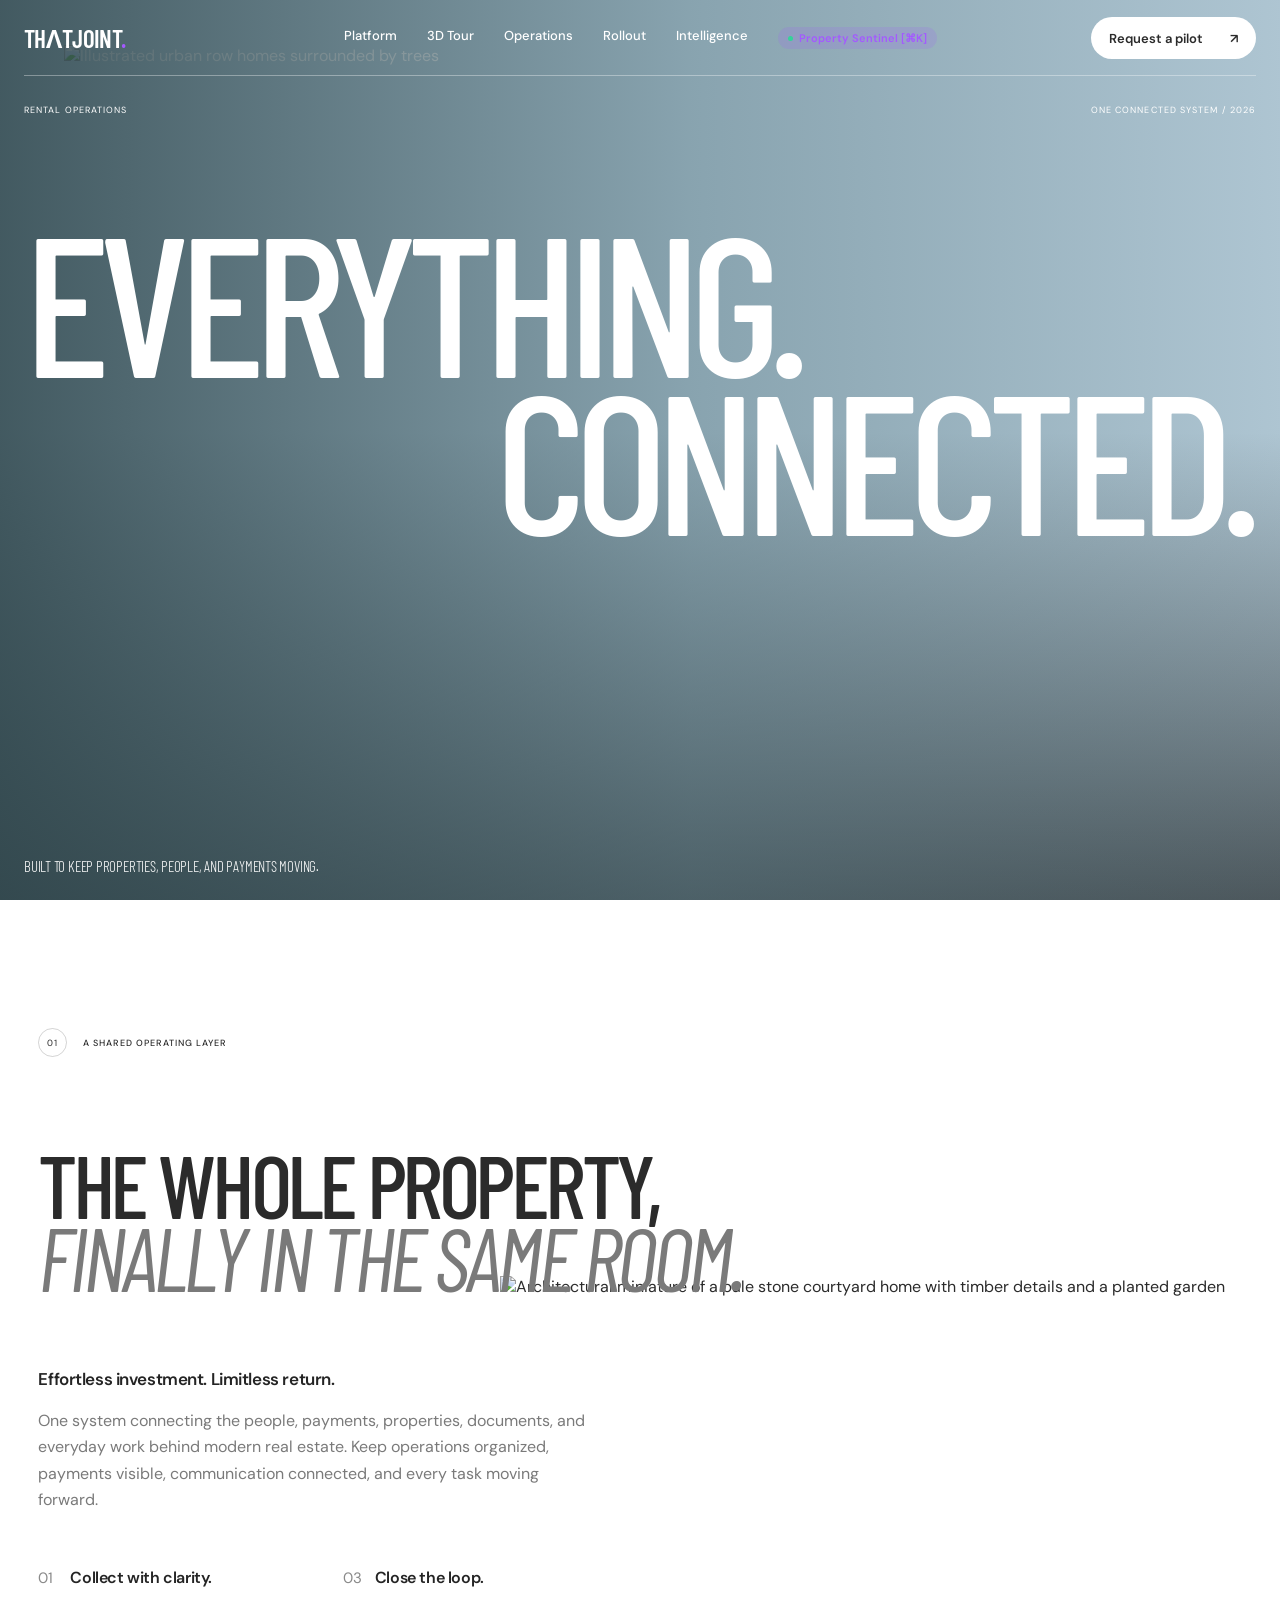
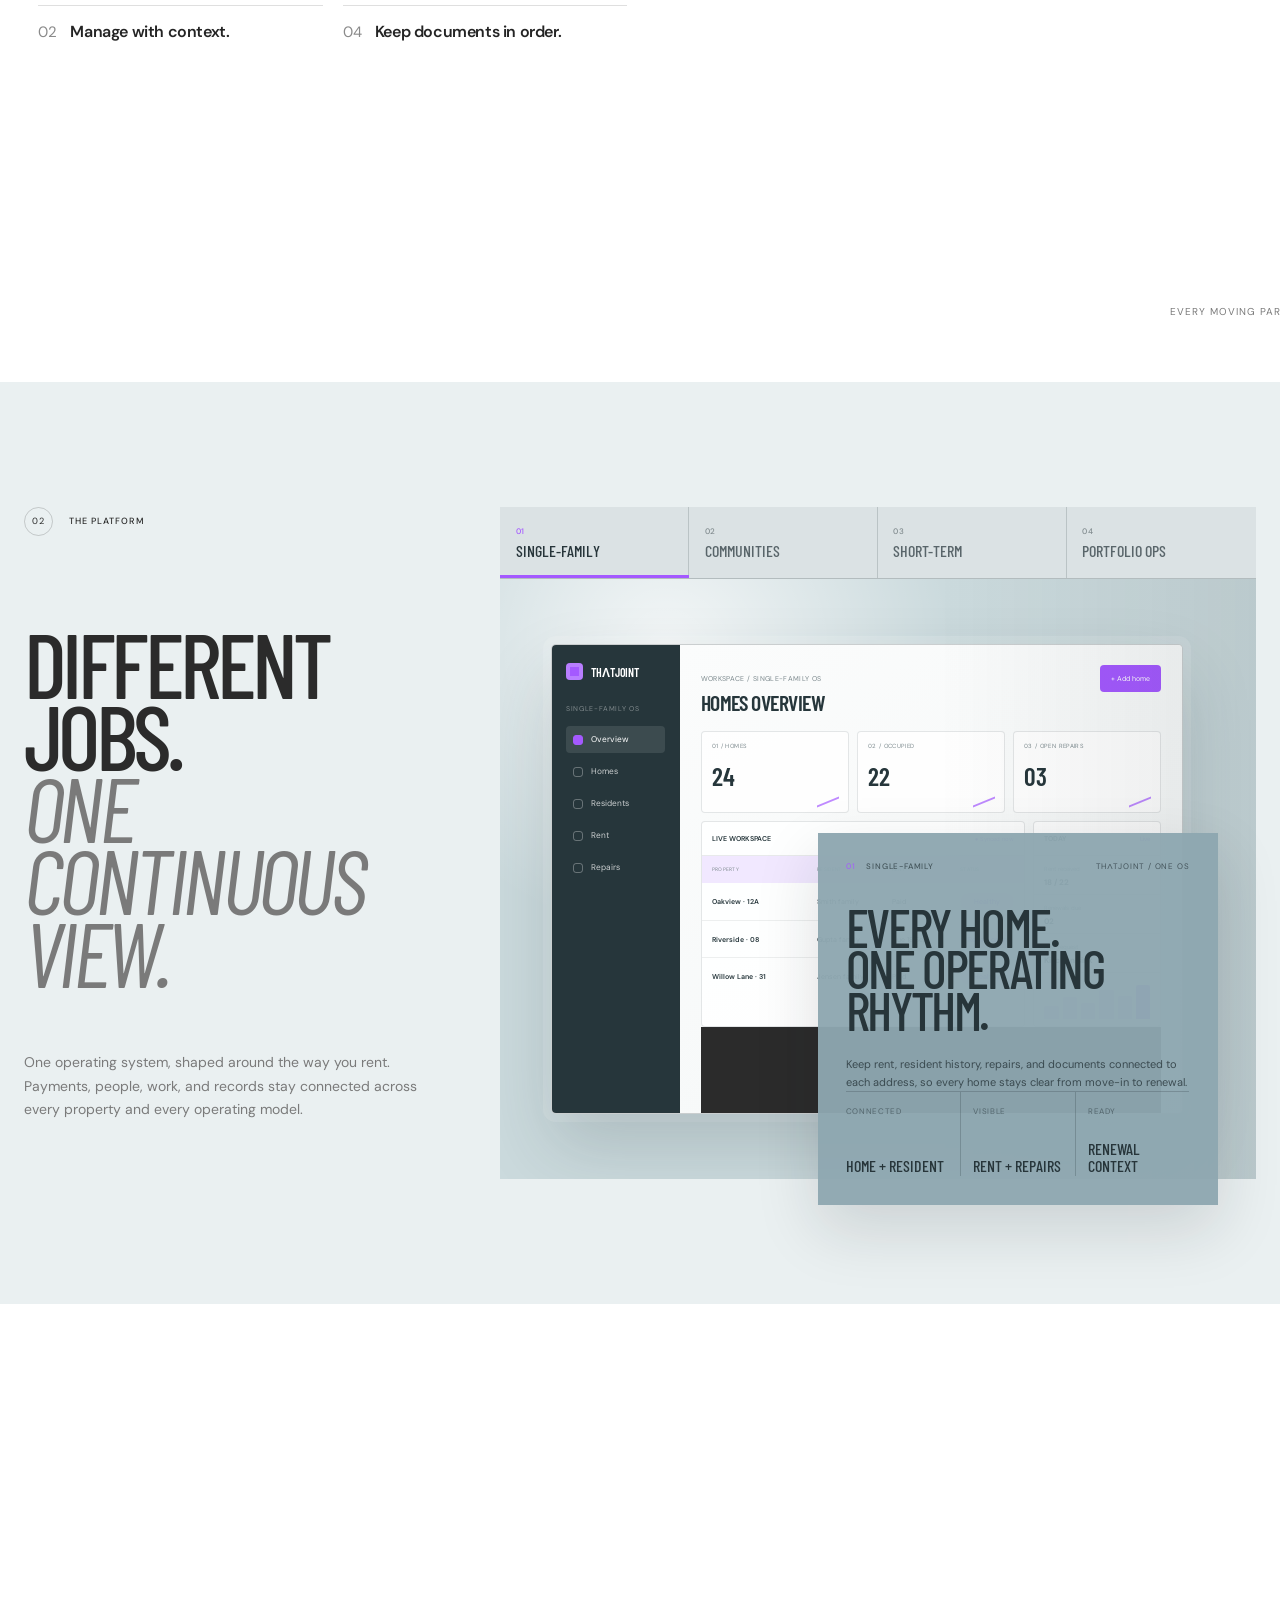
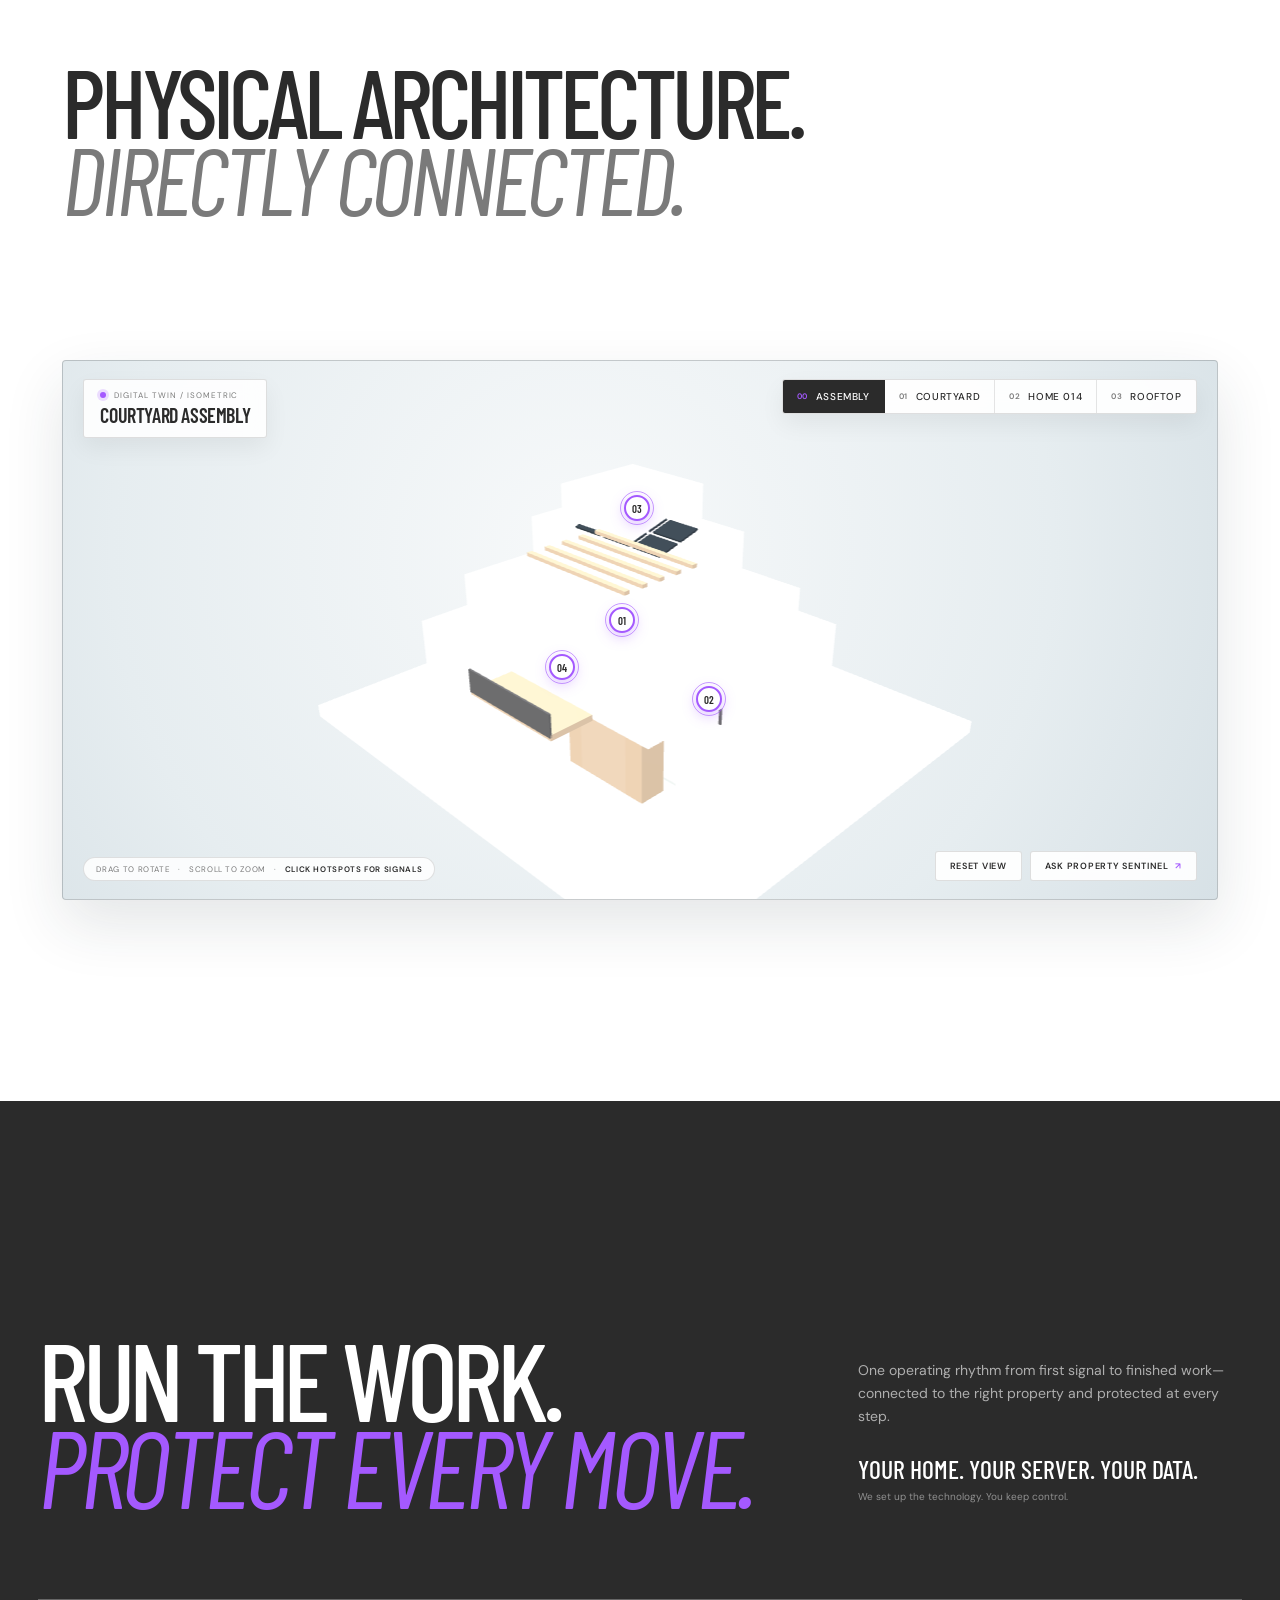
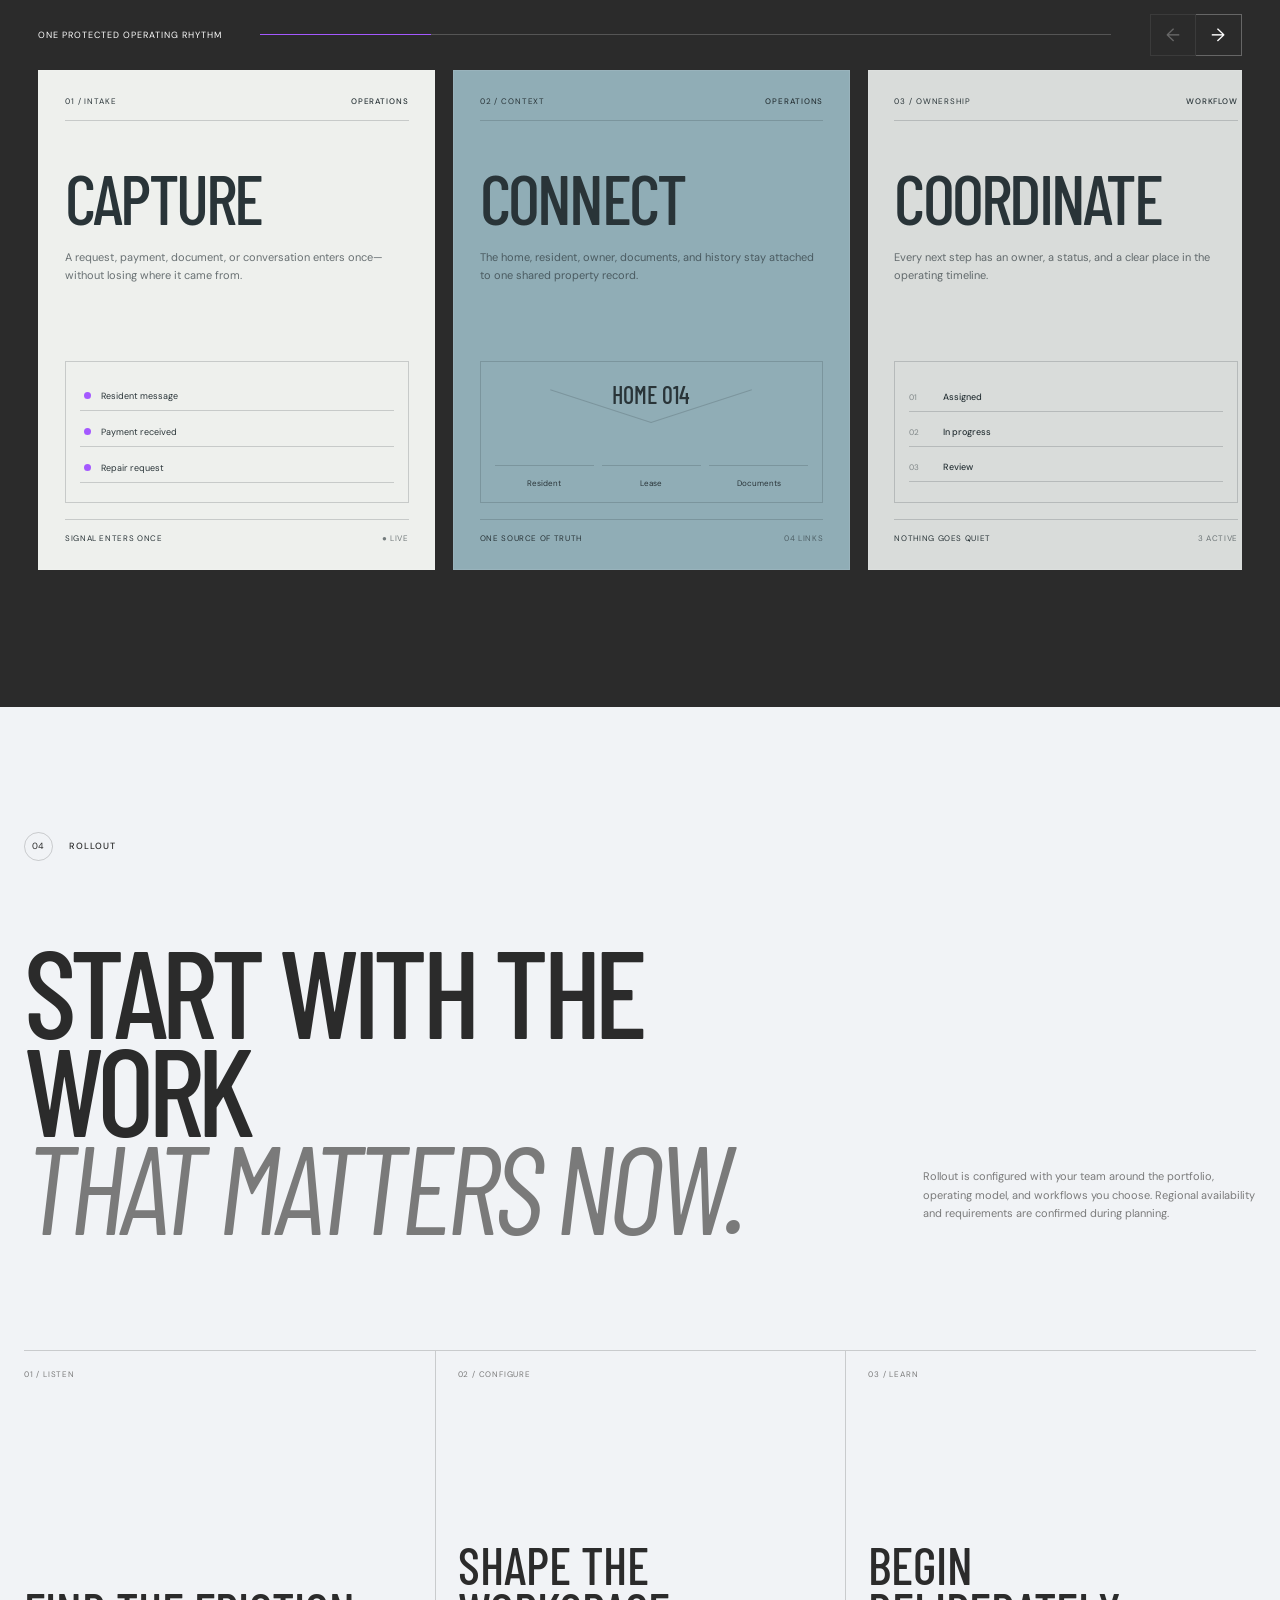
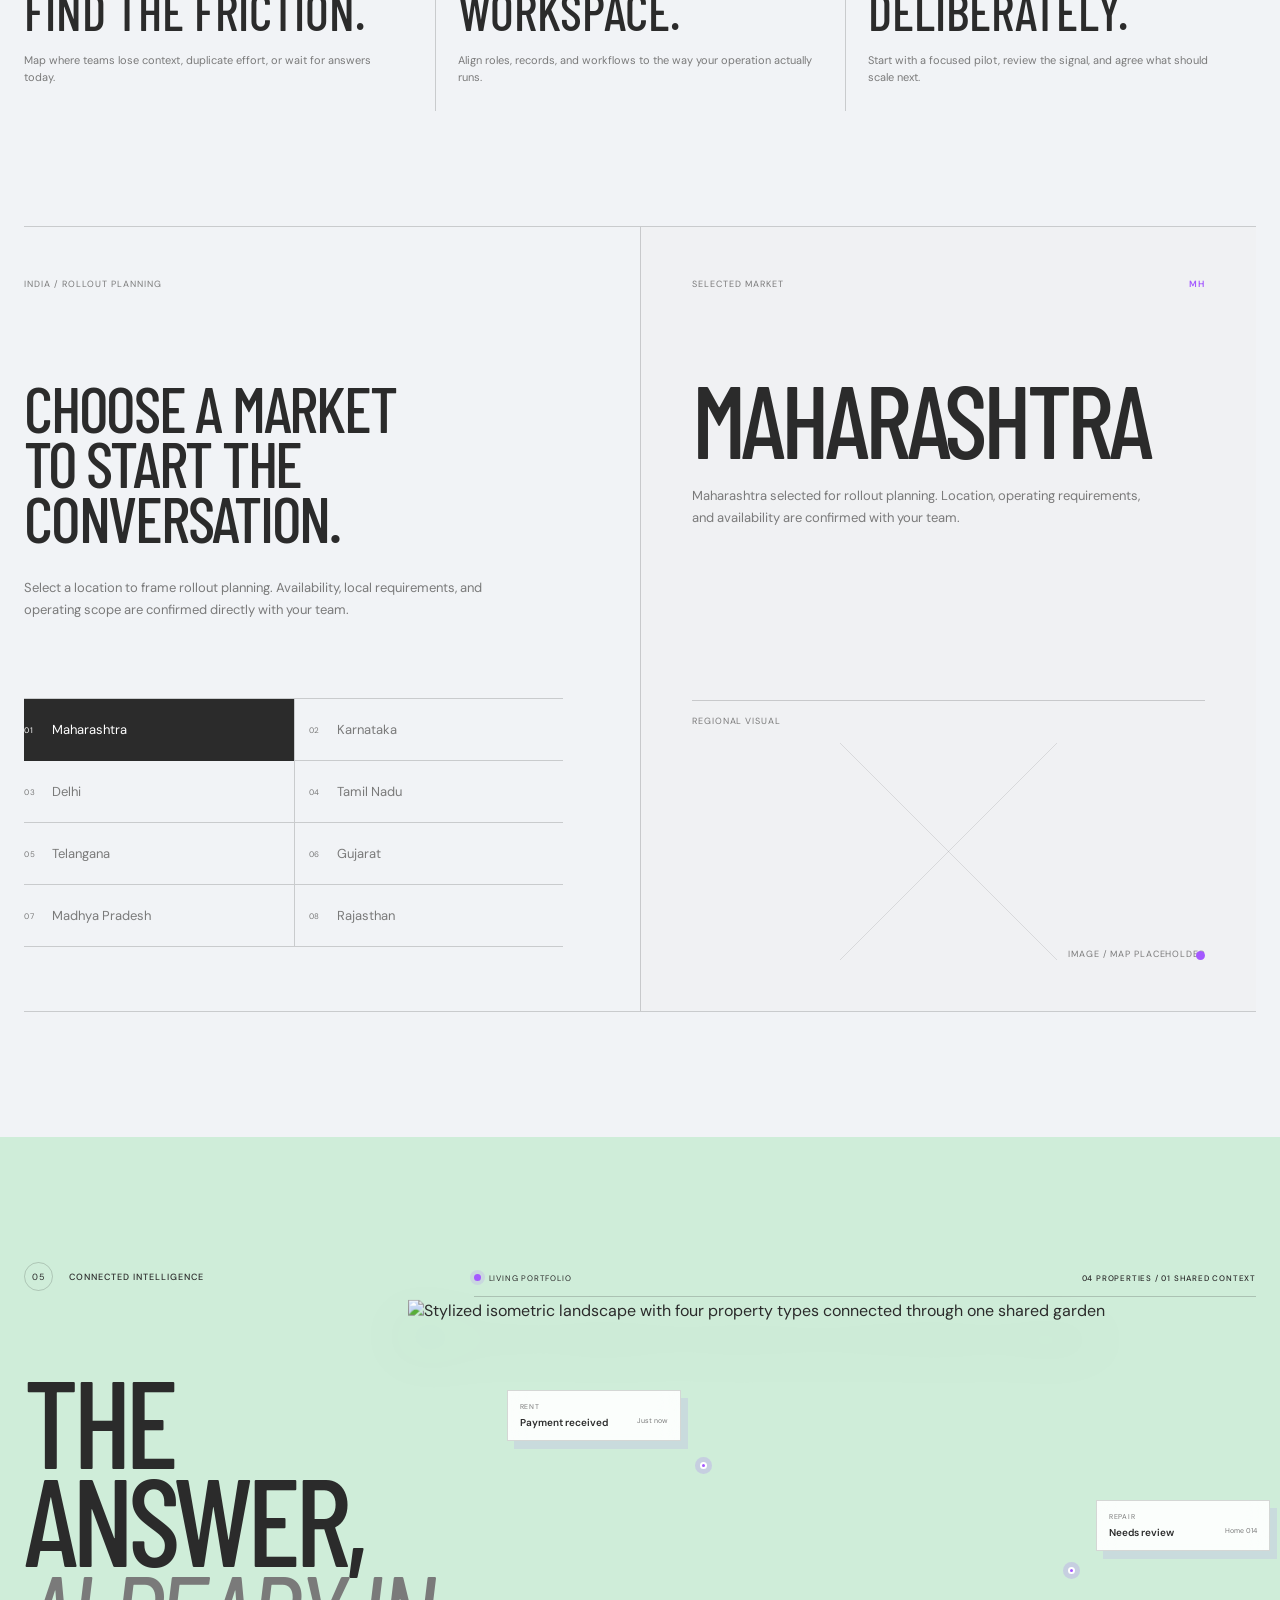
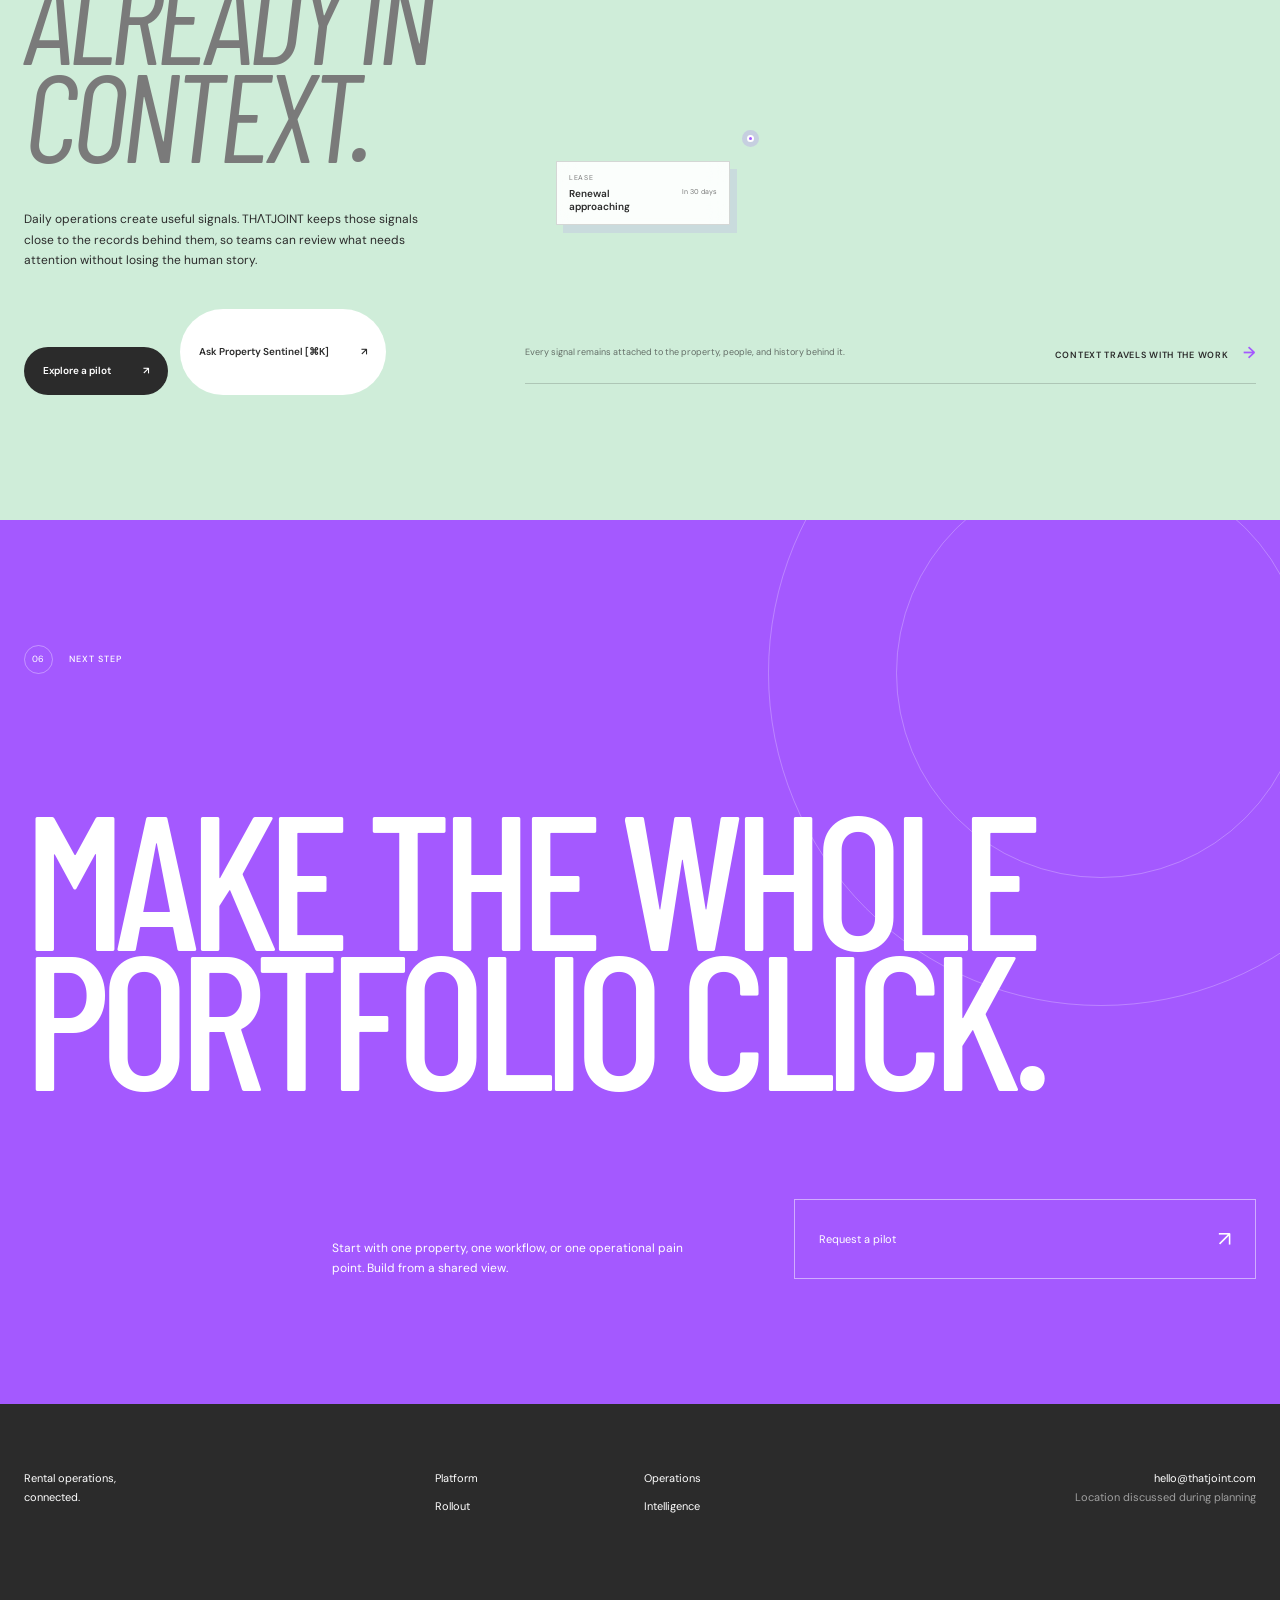
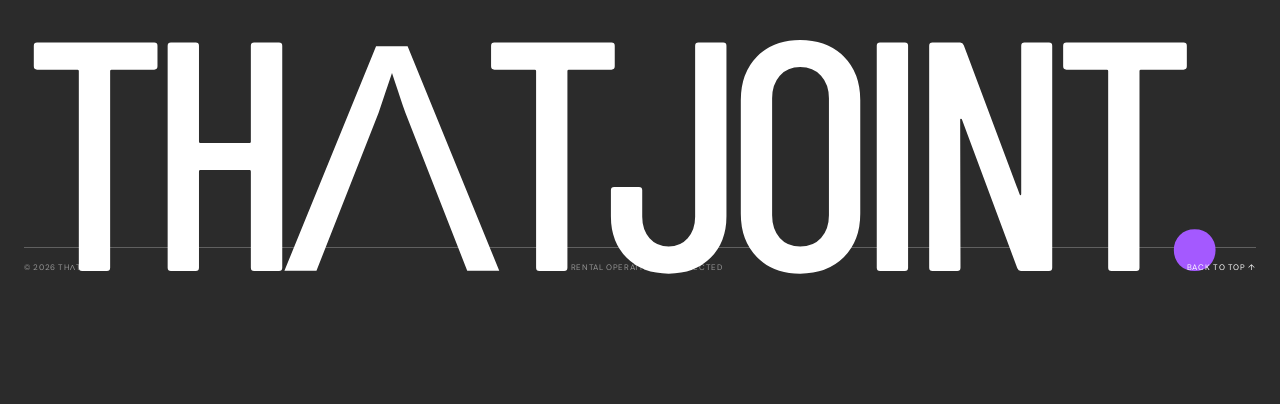
==== index.html @ eb4f97a9 "Lower hero headline for balanced spacing" ====
<!doctype html>
<html lang="en">
<head>
  <meta charset="UTF-8" />
  <meta name="viewport" content="width=device-width, initial-scale=1" />
  <meta name="theme-color" content="#B9D2E0" />
  <meta name="description" content="THATJOINT connects rent, residents, repairs, and documents in one calm operating system for modern rental portfolios." />
  <title>THΛTJOINT — Rental operations, connected</title>
  <link rel="preconnect" href="https://fonts.googleapis.com" />
  <link rel="preconnect" href="https://fonts.gstatic.com" crossorigin />
  <link rel="preload" as="image" href="assets/hero-urban-homes.webp" type="image/webp" fetchpriority="high" />
  <link href="https://fonts.googleapis.com/css2?family=Barlow+Condensed:wght@300;400;500;600&family=DM+Sans:wght@400;500;600&display=swap" rel="stylesheet" />
  <link rel="icon" type="image/svg+xml" href="data:image/svg+xml,%3Csvg xmlns='http://www.w3.org/2000/svg' viewBox='0 0 32 32'%3E%3Crect width='32' height='32' rx='7' fill='%23A459FF'/%3E%3Cpath d='M7 9h18v4h-7v12h-4V13H7z' fill='white'/%3E%3C/svg%3E" />
  <link rel="stylesheet" href="styles.css?v=20261023-1" />
  <link rel="stylesheet" href="building-tour.css" />
  <link rel="stylesheet" href="chatbot.css" />
  <noscript><style>.loader { display: none !important; }</style></noscript>
</head>
<body>
  <a class="skip-link" href="#main">Skip to content</a>
  <div class="loader" id="loader" aria-hidden="true"><p><span>THΛTJOINT</span><b id="loaderCount">00</b></p><div class="loader-track"><span></span></div><p class="loader-note">Connecting the work</p></div>

  <header class="site-header" id="siteHeader">
    <a class="brand" href="#top" aria-label="THATJOINT home">THΛTJOINT<span>.</span></a>
    <nav class="desktop-nav" aria-label="Main navigation"><a href="#platform">Platform</a><a href="#tour">3D Tour</a><a href="#process">Operations</a><a href="#rollout">Rollout</a><a href="#intelligence">Intelligence</a><a href="#terminalDrawer" id="navTerminalTrigger" class="nav-terminal-pill"><i></i>Property Sentinel [⌘K]</a></nav>
    <button class="header-cta open-demo" type="button">Request a pilot <span aria-hidden="true">↗</span></button>
    <button class="menu-toggle" id="menuToggle" type="button" aria-controls="mobileMenu" aria-expanded="false" aria-label="Open menu"><i></i><i></i></button>
  </header>
  <aside class="mobile-menu" id="mobileMenu" aria-hidden="true">
    <nav aria-label="Mobile navigation"><a href="#platform"><span>01</span>Platform</a><a href="#tour"><span>02</span>3D Tour</a><a href="#process"><span>03</span>Operations</a><a href="#rollout"><span>04</span>Rollout</a><a href="#intelligence"><span>05</span>Intelligence</a><a href="#terminalDrawer" id="mobileTerminalTrigger"><span>06</span>Property Sentinel [⌘K]</a></nav>
    <button class="button button-light open-demo" type="button">Request a pilot <span aria-hidden="true">↗</span></button><p>One system for the whole property.</p>
  </aside>

  <main id="main">
    <section class="hero" id="top" aria-labelledby="hero-title">
      <img class="hero-image" src="assets/hero-urban-homes.webp" width="1672" height="941" alt="Illustrated urban row homes surrounded by trees" fetchpriority="high" />
      <div class="hero-shade" aria-hidden="true"></div>
      <div class="hero-meta hero-enter"><span>Rental operations</span><span>One connected system / 2026</span></div>
      <h1 id="hero-title" class="hero-title" aria-label="Everything. Connected."><span><i>Everything.</i></span><span><i>Connected.</i></span></h1>
      <div class="hero-foot hero-enter"><p>Built to keep properties, people, and payments moving.</p></div>
    </section>

    <section class="story" id="story" aria-labelledby="story-title">
      <div class="story-inner">
        <p class="eyebrow reveal"><span>01</span><b>A shared operating layer</b></p>
        <div class="story-composition">
          <h2 class="display split-heading" id="story-title">The whole property,<br /><em>finally in the same room.</em></h2>
          <div class="story-copy">
            <p class="story-kicker reveal">Effortless investment. Limitless return.</p>
            <p class="story-intro reveal">One system connecting the people, payments, properties, documents, and everyday work behind modern real estate. Keep operations organized, payments visible, communication connected, and every task moving forward.</p>
            <ol class="principles">
              <li class="reveal"><span>01</span><h3>Collect with clarity.</h3></li>
              <li class="reveal"><span>02</span><h3>Manage with context.</h3></li>
              <li class="reveal"><span>03</span><h3>Close the loop.</h3></li>
              <li class="reveal"><span>04</span><h3>Keep documents in order.</h3></li>
            </ol>
          </div>
          <figure class="editorial-image reveal"><img src="assets/story-courtyard-concept.png" width="1448" height="1086" loading="lazy" decoding="async" alt="Architectural miniature of a pale stone courtyard home with timber details and a planted garden" /><figcaption>Every moving part</figcaption></figure>
        </div>
      </div>
    </section>

    <section class="products section-pad" id="platform" aria-labelledby="products-title">
      <div class="products-intro">
        <p class="eyebrow platform-eyebrow"><span>02</span><b>The platform</b></p>
        <h2 class="display split-heading" id="products-title">Different jobs.<br /><em>One continuous view.</em></h2>
        <p class="products-copy">One operating system, shaped around the way you rent. Payments, people, work, and records stay connected across every property and every operating model.</p>
      </div>
      <div class="product-shell">
        <div class="product-tabs" role="tablist" aria-label="Rental operating models"><span class="product-tab-indicator" aria-hidden="true"></span><button id="tab-single-family" type="button" role="tab" aria-selected="true" aria-controls="productPanel" data-mode="single-family"><span>01</span><b>Single-family</b></button><button id="tab-communities" type="button" role="tab" aria-selected="false" aria-controls="productPanel" tabindex="-1" data-mode="communities"><span>02</span><b>Communities</b></button><button id="tab-short-term" type="button" role="tab" aria-selected="false" aria-controls="productPanel" tabindex="-1" data-mode="short-term"><span>03</span><b>Short-term</b></button><button id="tab-portfolio-ops" type="button" role="tab" aria-selected="false" aria-controls="productPanel" tabindex="-1" data-mode="portfolio-ops"><span>04</span><b>Portfolio ops</b></button></div>
        <div class="product-panel" id="productPanel" role="tabpanel" aria-labelledby="tab-single-family" tabindex="0">
          <div class="product-visual-clip" style="opacity: 1;"><div class="product-visual-track"><div class="product-app-frame" id="productAppFrame" role="img" aria-label="Single-family management application wireframe"></div></div><span class="product-visual-wash" aria-hidden="true"></span></div>
          <article class="product-card"><div class="product-panel-content"><div class="panel-top"><span><i id="productNumber">01</i><b id="productLabel">Single-family</b></span><em>THΛTJOINT / ONE OS</em></div><h3 id="productTitle">Every home.<br />One operating<br />rhythm.</h3><p id="productCopy">Keep rent, resident history, repairs, and documents connected to each address, so every home stays clear from move-in to renewal.</p><dl id="productDetails"><div><dt>Connected</dt><dd>Home + resident</dd></div><div><dt>Visible</dt><dd>Rent + repairs</dd></div><div><dt>Ready</dt><dd>Renewal context</dd></div></dl></div></article>
        </div>
      </div>
    </section>

    <section class="tour section-pad" id="tour" aria-labelledby="tour-title">
      <div class="tour-inner">
        <p class="eyebrow reveal"><span>03</span><b>Interactive spatial twin</b></p>
        <div class="tour-heading">
          <h2 class="display split-heading" id="tour-title">Physical architecture.<br /><em>Directly connected.</em></h2>
          <p class="tour-intro reveal">Explore the building’s modular courtyard layout in real time. Switch zones, inspect live operations hotspots, and cross-reference unit diagnostics with the intelligence terminal.</p>
        </div>
        <div class="tour-embed-wrap reveal">
          <div id="embeddedBuildingTour"></div>
        </div>
      </div>
    </section>

    <section class="process" id="process" aria-labelledby="process-title">
      <div class="process-inner">
        <p class="eyebrow eyebrow-light reveal"><span>03</span><b>Operations + security</b></p>
        <div class="ops-story">
          <div class="process-heading">
            <h2 class="display split-heading" id="process-title">Run the work.<br /><em>Protect every move.</em></h2>
            <div class="process-lede reveal"><p>One operating rhythm from first signal to finished work—connected to the right property and protected at every step.</p><strong>Your home. Your server. Your data.</strong><span>We set up the technology. You keep control.</span></div>
          </div>
          <div class="ops-carousel">
            <div class="ops-carousel-head">
              <p>One protected operating rhythm</p>
              <span class="ops-step" id="opsStep" aria-hidden="true">01 / 05</span>
              <div class="ops-progress" aria-hidden="true"><i id="opsProgress"></i></div>
              <div class="ops-controls"><button id="opsPrev" type="button" aria-label="Previous feature">←</button><button id="opsNext" type="button" aria-label="Next feature">→</button></div>
            </div>
            <ol class="ops-track" id="opsTrack" tabindex="0" aria-label="Operations and security features">
              <li class="ops-slide">
                <header><span>01 / Intake</span><b>Operations</b></header><h3>Capture</h3><p>A request, payment, document, or conversation enters once—without losing where it came from.</p>
                <div class="ops-component component-capture" aria-hidden="true"><span><i></i>Resident message</span><span><i></i>Payment received</span><span><i></i>Repair request</span></div><div class="ops-slide-foot"><span>Signal enters once</span><i>● Live</i></div>
              </li>
              <li class="ops-slide">
                <header><span>02 / Context</span><b>Operations</b></header><h3>Connect</h3><p>The home, resident, owner, documents, and history stay attached to one shared property record.</p>
                <div class="ops-component component-connect" aria-hidden="true"><strong>HOME 014</strong><span>Resident</span><span>Lease</span><span>Documents</span></div><div class="ops-slide-foot"><span>One source of truth</span><i>04 links</i></div>
              </li>
              <li class="ops-slide">
                <header><span>03 / Ownership</span><b>Workflow</b></header><h3>Coordinate</h3><p>Every next step has an owner, a status, and a clear place in the operating timeline.</p>
                <div class="ops-component component-coordinate" aria-hidden="true"><span><i>01</i><b>Assigned</b></span><span><i>02</i><b>In progress</b></span><span><i>03</i><b>Review</b></span></div><div class="ops-slide-foot"><span>Nothing goes quiet</span><i>3 active</i></div>
              </li>
              <li class="ops-slide ops-slide-security">
                <header><span>04 / Permission</span><b>Security</b></header><h3>Control</h3><p>Access follows responsibility. People see what they need, while sensitive records stay protected.</p>
                <div class="ops-component component-control" aria-hidden="true"><span><i>Owner</i><b>Full access</b></span><span><i>Manager</i><b>Operations</b></span><span><i>Vendor</i><b>Assigned work</b></span></div><div class="ops-slide-foot"><span>Your key. Your rules.</span><i>Protected</i></div>
              </li>
              <li class="ops-slide ops-slide-security">
                <header><span>05 / Record</span><b>Security</b></header><h3>Prove</h3><p>Important changes remain visible in an accountable history, from first action through final resolution.</p>
                <div class="ops-component component-audit" aria-hidden="true"><span><i></i><b>Request captured</b><small>09:14</small></span><span><i></i><b>Access confirmed</b><small>09:16</small></span><span><i></i><b>Work closed</b><small>14:42</small></span></div><div class="ops-slide-foot"><span>Audit-ready history</span><i>Complete</i></div>
              </li>
            </ol>
            <p class="visually-hidden" id="opsStatus" aria-live="polite">Step 1 of 5: Capture.</p>
          </div>
        </div>
      </div>
    </section>

    <section class="rollout section-pad" id="rollout" aria-labelledby="rollout-title">
      <p class="eyebrow reveal"><span>04</span><b>Rollout</b></p><div class="rollout-heading"><h2 class="display split-heading" id="rollout-title">Start with the work<br /><em>that matters now.</em></h2><p class="reveal">Rollout is configured with your team around the portfolio, operating model, and workflows you choose. Regional availability and requirements are confirmed during planning.</p></div>
      <div class="rollout-grid"><article class="reveal"><span>01 / LISTEN</span><h3>Find the friction.</h3><p>Map where teams lose context, duplicate effort, or wait for answers today.</p></article><article class="reveal"><span>02 / CONFIGURE</span><h3>Shape the workspace.</h3><p>Align roles, records, and workflows to the way your operation actually runs.</p></article><article class="reveal"><span>03 / LEARN</span><h3>Begin deliberately.</h3><p>Start with a focused pilot, review the signal, and agree what should scale next.</p></article></div>
      <section class="market-selector reveal" aria-labelledby="market-title">
        <div class="market-copy">
          <p class="market-label">India / rollout planning</p>
          <h3 id="market-title">Choose a market<br />to start the conversation.</h3>
          <p>Select a location to frame rollout planning. Availability, local requirements, and operating scope are confirmed directly with your team.</p>
          <div class="market-options" aria-label="Select an Indian market">
            <button type="button" data-market="Maharashtra" data-code="MH" aria-pressed="true"><span>01</span>Maharashtra</button>
            <button type="button" data-market="Karnataka" data-code="KA" aria-pressed="false"><span>02</span>Karnataka</button>
            <button type="button" data-market="Delhi" data-code="DL" aria-pressed="false"><span>03</span>Delhi</button>
            <button type="button" data-market="Tamil Nadu" data-code="TN" aria-pressed="false"><span>04</span>Tamil Nadu</button>
            <button type="button" data-market="Telangana" data-code="TS" aria-pressed="false"><span>05</span>Telangana</button>
            <button type="button" data-market="Gujarat" data-code="GJ" aria-pressed="false"><span>06</span>Gujarat</button>
            <button type="button" data-market="Madhya Pradesh" data-code="MP" aria-pressed="false"><span>07</span>Madhya Pradesh</button>
            <button type="button" data-market="Rajasthan" data-code="RJ" aria-pressed="false"><span>08</span>Rajasthan</button>
          </div>
        </div>
        <div class="market-visual" aria-label="Selected rollout-planning market">
          <div class="market-visual-head"><span>Selected market</span><b id="selectedMarketCode">MH</b></div>
          <strong id="selectedMarket">Maharashtra</strong>
          <p id="selectedMarketCopy" aria-live="polite">Maharashtra selected for rollout planning. Location, operating requirements, and availability are confirmed with your team.</p>
          <div class="market-placeholder" aria-hidden="true"><span>Regional visual</span><i>Image / map placeholder</i></div>
        </div>
      </section>
    </section>

    <section class="intelligence section-pad" id="intelligence" aria-labelledby="intelligence-title">
      <div class="intelligence-copy"><p class="eyebrow reveal"><span>05</span><b>Connected intelligence</b></p><h2 class="display split-heading" id="intelligence-title">The answer,<br /><em>already in context.</em></h2><p class="reveal">Daily operations create useful signals. THΛTJOINT keeps those signals close to the records behind them, so teams can review what needs attention without losing the human story.</p><div style="display: flex; flex-wrap: wrap; gap: 12px; margin-top: 38px;"><button class="button button-dark open-demo reveal" type="button">Explore a pilot <span aria-hidden="true">↗</span></button><button class="button button-light reveal" id="btnLaunchTerminal" type="button">Ask Property Sentinel [⌘K] <span aria-hidden="true">↗</span></button></div></div>
      <div class="intelligence-visual reveal">
        <figure class="portfolio-stage">
          <picture>
            <source type="image/avif" srcset="assets/intelligence-living-portfolio-overlay-768.avif 768w, assets/intelligence-living-portfolio-overlay-1440.avif 1440w" sizes="(max-width: 760px) 100vw, 58vw" />
            <source type="image/webp" srcset="assets/intelligence-living-portfolio-overlay-768.webp 768w, assets/intelligence-living-portfolio-overlay-1440.webp 1440w" sizes="(max-width: 760px) 100vw, 58vw" />
            <img class="portfolio-landscape" src="assets/intelligence-living-portfolio-overlay-1440.webp" width="1440" height="960" loading="lazy" decoding="async" alt="Stylized isometric landscape with four property types connected through one shared garden" />
          </picture>
          <figcaption><span><i aria-hidden="true"></i>Living portfolio</span><b>04 properties / 01 shared context</b></figcaption>
          <ol class="portfolio-signals" aria-label="Example connected portfolio signals">
            <li class="signal-payment"><span>Rent</span><strong>Payment received</strong><small>Just now</small></li>
            <li class="signal-repair"><span>Repair</span><strong>Needs review</strong><small>Home 014</small></li>
            <li class="signal-renewal"><span>Lease</span><strong>Renewal approaching</strong><small>In 30 days</small></li>
          </ol>
        </figure>
        <div class="portfolio-context"><span>Every signal remains attached to the property, people, and history behind it.</span><b>Context travels with the work <i aria-hidden="true">→</i></b></div>
      </div>
    </section>

    <section class="contact section-pad" id="contact" aria-labelledby="contact-title"><p class="eyebrow eyebrow-light reveal"><span>06</span><b>Next step</b></p><h2 class="split-heading" id="contact-title">Make the whole<br />portfolio click.</h2><div class="contact-foot reveal"><p>Start with one property, one workflow, or one operational pain point. Build from a shared view.</p><button class="contact-button open-demo" type="button"><span>Request a pilot</span><b aria-hidden="true">↗</b></button></div></section>
  </main>

  <footer><div class="footer-grid"><p>Rental operations,<br />connected.</p><nav aria-label="Footer navigation"><a href="#platform">Platform</a><a href="#process">Operations</a><a href="#rollout">Rollout</a><a href="#intelligence">Intelligence</a></nav><p><a href="mailto:hello@thatjoint.com">hello@thatjoint.com</a><br />Location discussed during planning</p></div><p class="footer-wordmark" aria-label="THATJOINT">THΛTJOINT<span>.</span></p><div class="footer-bottom"><span>© 2026 THΛTJOINT</span><span>Rental operations, connected</span><a href="#top">Back to top ↑</a></div></footer>

  <dialog id="demoDialog" aria-labelledby="dialogTitle" aria-describedby="dialogDescription"><form method="dialog" id="demoForm"><div class="dialog-head"><span>THΛTJOINT / PILOT REQUEST</span><button class="dialog-close" value="cancel" type="submit" formnovalidate aria-label="Close dialog">×</button></div><h2 id="dialogTitle">Start with<br /><em>one property.</em></h2><p id="dialogDescription">Tell us where your team loses time today.</p><div class="form-grid"><label for="name">Name</label><input id="name" name="name" autocomplete="name" required placeholder="Your name" /><label for="email">Work email</label><input id="email" name="email" type="email" autocomplete="email" required placeholder="you@company.com" /><label for="focus">Pilot focus</label><select id="focus" name="focus" required><option value="">Choose a workflow</option><option>Rent and payments</option><option>Resident operations</option><option>Repairs and maintenance</option><option>Documents and records</option><option>Connected portfolio view</option></select></div><button class="submit-button" type="submit"><span>Request a pilot</span><b aria-hidden="true">↗</b></button><small>This prototype form does not transmit or store information.</small></form></dialog>
  <div class="toast" id="toast" role="status" aria-live="polite">Thanks—this prototype request was completed locally.</div>
  <div id="terminalDrawerRoot"></div>
  <script src="assets/vendor/three.min.js" defer></script>
  <script src="assets/vendor/OrbitControls.js" defer></script>
  <script src="building-tour.js" defer></script>
  <script src="chatbot.js" defer></script>
  <script src="https://cdn.jsdelivr.net/npm/gsap@3.12.5/dist/gsap.min.js" defer></script><script src="https://cdn.jsdelivr.net/npm/gsap@3.12.5/dist/ScrollTrigger.min.js" defer></script><script src="app.js?v=20261020-1" defer></script>
</body>
</html>
---- styles.css ----
:root {
  --charcoal: #2B2B2B;
  --grey: #7A7A7A;
  --purple: #A459FF;
  --fog: #F1F3F6;
  --blue: #7EA2AD;
  --mint: #CFEDD9;
  --white: #FFFFFF;
  --black: #000000;
  --line: rgba(43, 43, 43, .2);
  --display: "Barlow Condensed", "Arial Narrow", sans-serif;
  --body: "DM Sans", Arial, sans-serif;
  --layout-max: 1600px;
  --layout-gutter: clamp(20px, 3vw, 48px);
  --section-space: clamp(100px, 10vw, 170px);
  --grid-gap: clamp(16px, 2vw, 32px);
}

*, *::before, *::after { box-sizing: border-box; }
html { background: var(--charcoal); scroll-behavior: auto; }
body { margin: 0; overflow-x: hidden; background: var(--fog); color: var(--charcoal); font-family: var(--body); -webkit-font-smoothing: antialiased; }
body.menu-open, body.dialog-open { overflow: hidden; }
section[id], main[id] { scroll-margin-top: 76px; }
button, input, select { font: inherit; }
button, a { color: inherit; }
button { cursor: pointer; }
a { text-decoration: none; }
img { display: block; max-width: 100%; }
figure, p, h1, h2, h3, ol, ul, dl, dd { margin: 0; }
ol, ul { padding: 0; list-style: none; }
em { font-weight: 400; }
::selection { background: var(--purple); color: var(--white); }
:focus-visible { outline: 3px solid var(--purple); outline-offset: 4px; }
.skip-link { position: fixed; z-index: 1000; top: 10px; left: 10px; padding: 12px 18px; background: var(--white); color: var(--black); transform: translateY(-160%); transition: transform .2s; }
.skip-link:focus { transform: translateY(0); }

.loader { position: fixed; z-index: 999; inset: 0; display: grid; align-content: center; padding: 0 max(24px, 7vw); background: var(--charcoal); color: var(--white); transition: visibility 0s 1s; }
.loader::after { content: ""; position: absolute; inset: 0; background: var(--purple); transform: translateY(101%); }
.loader > p:first-child { display: flex; justify-content: space-between; font: 500 clamp(66px, 14vw, 220px)/.78 var(--display); letter-spacing: -.055em; text-transform: uppercase; }
.loader > p:first-child b { color: var(--purple); font-weight: 500; }
.loader-track { height: 1px; margin-top: 34px; overflow: hidden; background: rgba(255,255,255,.25); }
.loader-track span { display: block; width: 100%; height: 100%; background: var(--white); transform: translateX(-100%); animation: loadTrack 1.15s .1s cubic-bezier(.76,0,.24,1) forwards; }
.loader-note { margin-top: 12px; color: rgba(255,255,255,.55); font-size: 9px; letter-spacing: .13em; text-transform: uppercase; }
.loader.is-complete { visibility: hidden; pointer-events: none; }
.loader.is-complete::after { animation: loadExit .95s cubic-bezier(.76,0,.24,1) forwards; }
.loader.is-complete > * { opacity: 0; transition: opacity .15s; }
@keyframes loadTrack { to { transform: none; } }
@keyframes loadExit { 0% { transform: translateY(101%); } 50% { transform: none; } 100% { transform: translateY(-101%); } }

.site-header { position: fixed; z-index: 100; top: 0; left: 0; width: 100%; height: 76px; display: grid; grid-template-columns: 1fr auto 1fr; align-items: center; padding: 0 24px; color: var(--white); transition: background .3s, transform .35s; }
.site-header::after { content: ""; position: absolute; right: 24px; bottom: 0; left: 24px; border-bottom: 1px solid rgba(255,255,255,.35); }
.site-header.is-scrolled { background: rgba(43,43,43,.93); backdrop-filter: blur(12px); }
.brand { position: relative; z-index: 2; justify-self: start; font: 600 25px/.8 var(--display); letter-spacing: -.025em; }
.brand span, .footer-wordmark span { color: var(--purple); }
.desktop-nav { display: flex; gap: 30px; font-size: 13px; font-weight: 500; }
.desktop-nav a { position: relative; }
.desktop-nav a::after { content: ""; position: absolute; right: 0; bottom: -7px; left: 0; border-bottom: 1px solid; transform: scaleX(0); transform-origin: right; transition: transform .25s; }
.desktop-nav a:hover::after { transform: scaleX(1); transform-origin: left; }
.header-cta { position: relative; z-index: 2; justify-self: end; min-height: 42px; border: 0; border-radius: 99px; padding: 0 18px; background: var(--white); color: var(--charcoal); font-size: 13px; font-weight: 600; }
.header-cta span { margin-left: 24px; }
.menu-toggle { display: none; position: relative; z-index: 102; width: 42px; height: 42px; border: 0; padding: 0; background: transparent; color: var(--white); }
.menu-toggle i { position: absolute; right: 4px; width: 25px; border-top: 1px solid; transition: transform .3s; }
.menu-toggle i:first-child { top: 17px; }.menu-toggle i:last-child { top: 24px; }
.menu-toggle[aria-expanded="true"] i:first-child { top: 21px; transform: rotate(45deg); }.menu-toggle[aria-expanded="true"] i:last-child { top: 21px; transform: rotate(-45deg); }
.mobile-menu { position: fixed; visibility: hidden; z-index: 90; inset: 0; display: flex; flex-direction: column; justify-content: flex-end; padding: 110px 20px 28px; background: var(--charcoal); color: var(--white); transform: translateY(-100%); transition: transform .65s cubic-bezier(.76,0,.24,1), visibility 0s .65s; }
.mobile-menu.open { visibility: visible; transform: none; transition-delay: 0s; }
.mobile-menu nav { margin: auto 0; }
.mobile-menu nav a { display: flex; align-items: flex-start; font: 500 clamp(58px, 18vw, 100px)/.84 var(--display); letter-spacing: -.045em; text-transform: uppercase; }
.mobile-menu nav span { width: 35px; padding-top: 7px; font: 500 9px var(--body); letter-spacing: .1em; }
.mobile-menu > .button { align-self: flex-start; margin-bottom: 24px; }.mobile-menu > p { color: rgba(255,255,255,.55); font-size: 11px; }

.hero { position: relative; min-height: 720px; height: 100svh; overflow: hidden; background: #B9D2E0; color: var(--white); }
.hero-image, .hero-shade { position: absolute; inset: 0; width: 100%; height: 100%; }
.hero-image { inset: 5% 0 5% 5%; width: 95%; height: 90%; object-fit: contain; object-position: right center; }
.hero-shade { background: linear-gradient(90deg, rgba(47,70,76,.86), rgba(72,102,111,.43) 54%, rgba(43,43,43,.08)), linear-gradient(0deg, rgba(20,25,26,.64), transparent 52%); }
.hero-meta { position: absolute; z-index: 2; top: 104px; right: 24px; left: 24px; display: flex; justify-content: space-between; font-size: 9px; letter-spacing: .12em; text-transform: uppercase; }
.hero-title { position: absolute; z-index: 2; top: 43%; right: 24px; left: 24px; transform: translateY(-50%); font: 500 clamp(110px, 15.6vw, 250px)/.7 var(--display); letter-spacing: -.055em; text-transform: uppercase; }
.hero-title > span { display: block; overflow: hidden; padding: 0 .03em .09em 0; }
.hero-title i { display: block; font-style: normal; }
.motion-ready .hero-title i { transform: translateY(108%); }
.hero-in .hero-title i { transform: none; }
.hero-title span:last-child { text-align: right; }
.hero-foot { position: absolute; z-index: 2; right: 24px; bottom: 26px; left: 24px; }
.hero-foot p { max-width: none; font: 300 15px/1 var(--display); letter-spacing: -.015em; text-transform: uppercase; white-space: nowrap; }
.hero-cta { position: absolute; z-index: 3; bottom: 0; left: 0; width: min(25vw, 350px); min-width: 260px; height: 72px; display: flex; align-items: center; justify-content: space-between; border: 0; padding: 0 24px; background: var(--purple); color: var(--white); font-size: 11px; }.hero-cta b { font-size: 19px; font-weight: 400; }

.section-pad { padding: 125px 24px; }
.eyebrow { display: flex; align-items: center; gap: 16px; font-size: 9px; letter-spacing: .11em; text-transform: uppercase; }
.eyebrow span { width: 29px; height: 29px; display: grid; place-items: center; border: 1px solid var(--line); border-radius: 50%; }.eyebrow b { font-weight: 500; }
.eyebrow-light span { border-color: rgba(255,255,255,.35); }
.display { font: 500 clamp(74px, 9.7vw, 158px)/.79 var(--display); letter-spacing: -.05em; text-transform: uppercase; }
.display em { color: var(--grey); }
.word { display: inline-block; overflow: hidden; padding-bottom: .06em; vertical-align: top; }.word > span { display: inline-block; }
.reveal { opacity: 1; transform: none; }
.motion-ready .reveal { opacity: 0; transform: translateY(35px); }
.motion-ready .reveal.is-visible { opacity: 1; transform: none; transition: opacity .8s cubic-bezier(.22,1,.36,1), transform .8s cubic-bezier(.22,1,.36,1); transition-delay: var(--reveal-delay, 0s); }

.story { overflow: hidden; background: var(--white); }
.story-inner { width: min(100%, var(--layout-max)); margin: 0 auto; padding: var(--section-space) var(--layout-gutter) clamp(55px, 5vw, 80px); }
.story-composition { display: grid; grid-template-columns: repeat(12, minmax(0, 1fr)); column-gap: var(--grid-gap); align-items: start; margin-top: clamp(70px, 7vw, 115px); }
.story-composition .display { position: relative; z-index: 2; grid-area: 1 / 1 / 2 / -1; font-size: clamp(64px, 7vw, 130px); line-height: .82; pointer-events: none; }
.story-composition .display em { position: relative; z-index: 2; }
.story-copy { position: relative; z-index: 3; grid-area: 2 / 1 / 3 / span 6; margin-top: clamp(64px, 6vw, 96px); }
.story-kicker { margin-bottom: 18px; color: #242424; font: 600 17px/1.15 var(--body); letter-spacing: -.025em; }
.story-intro { max-width: 550px; color: var(--grey); font-size: clamp(16px, 1.25vw, 19px); line-height: 1.65; }
.editorial-image { position: relative; z-index: 1; grid-area: 2 / 7 / 3 / -1; width: 138%; max-width: 980px; justify-self: end; align-self: center; margin: -18px calc(var(--layout-gutter) * -1.85) 0 0; overflow: visible; }
.editorial-image img { width: 100%; max-width: 100%; height: auto; object-fit: contain; object-position: center; }
.editorial-image figcaption { margin: 20px 25px 0 0; color: var(--grey); font-size: 10px; letter-spacing: .1em; text-align: right; text-transform: uppercase; }
.principles { display: grid; grid-template-columns: repeat(2, minmax(0, 1fr)); column-gap: 20px; max-width: 760px; margin-top: clamp(36px, 3vw, 46px); }
.principles li { display: grid; grid-template-columns: 24px minmax(0, 1fr); column-gap: 8px; align-items: baseline; padding: 17px 0 18px; }
.principles li:nth-child(1) { grid-area: 1 / 1; }.principles li:nth-child(2) { grid-area: 2 / 1; }.principles li:nth-child(3) { grid-area: 1 / 2; }.principles li:nth-child(4) { grid-area: 2 / 2; }
.principles li:nth-child(2), .principles li:nth-child(4) { border-top: 1px solid rgba(30,30,30,.14); }
.principles li > span { color: #8A8A8A; font: 400 15px/1 var(--body); letter-spacing: -.01em; }
.principles h3 { color: #242424; font: 600 16px/1.15 var(--body); letter-spacing: -.025em; text-shadow: 0 1px 12px rgba(255,255,255,.9); }

.products { --platform-canvas: #eaf0f1; display: grid; grid-template-columns: minmax(270px, 36fr) minmax(0, 64fr); gap: clamp(40px, 4vw, 72px); align-items: start; overflow: visible; background: var(--platform-canvas); }
.products-intro { position: relative; z-index: 2; }.products-intro .display { margin: clamp(70px, 7vw, 110px) 0 0; font-size: clamp(70px, 7.15vw, 124px); line-height: .79; }.products-copy { max-width: 430px; margin-top: clamp(48px, 5vw, 78px); color: var(--grey); font-size: clamp(14px, 1vw, 17px); line-height: 1.68; }
.product-shell { min-width: 0; color: #27353a; }
.product-tabs { --indicator-x: 0px; --indicator-width: 25%; position: relative; z-index: 4; display: grid; grid-template-columns: repeat(4, minmax(0, 1fr)); height: clamp(72px, 5vw, 82px); overflow: hidden; background: #dbe2e4; border-bottom: 1px solid rgba(39,53,58,.22); }.product-tabs button { position: relative; z-index: 1; min-width: 0; display: flex; flex-direction: column; align-items: flex-start; justify-content: center; gap: 7px; border: 0; border-right: 1px solid rgba(39,53,58,.18); padding: 10px clamp(10px, 1.2vw, 18px); background: transparent; color: rgba(39,53,58,.72); text-align: left; text-transform: uppercase; white-space: nowrap; transition: color .25s ease; }.product-tabs button:last-child { border-right: 0; }.product-tabs button:hover, .product-tabs button[aria-selected="true"] { color: #27353a; }.product-tabs button span { color: rgba(39,53,58,.5); font: 500 8px var(--body); letter-spacing: .1em; transition: color .25s ease; }.product-tabs button b { overflow: hidden; max-width: 100%; font: 500 clamp(14px, 1.25vw, 19px)/1 var(--display); text-overflow: ellipsis; }.product-tabs button[aria-selected="true"] span { color: var(--purple); }.product-tab-indicator { position: absolute; z-index: 2; bottom: 0; left: 0; width: var(--indicator-width); height: 3px; background: var(--purple); pointer-events: none; transform: translate3d(var(--indicator-x), 0, 0); transition: width 420ms cubic-bezier(.22,.8,.22,1), transform 420ms cubic-bezier(.22,.8,.22,1); }
.product-panel { --card-inline: clamp(26px, 3vw, 50px); position: relative; min-width: 0; min-height: clamp(600px, 44vw, 678px); overflow: visible; }
.product-visual-clip { position: absolute; inset: 0; overflow: hidden; background: radial-gradient(circle at 22% 12%, rgba(255,255,255,.78), transparent 36%), #cbdadd; }
.product-visual-track { position: absolute; inset: -3% 0; display: grid; align-items: center; padding: clamp(24px, 3vw, 48px); will-change: transform; }
.product-visual-wash { position: absolute; z-index: 3; inset: 0; background: linear-gradient(90deg, transparent 0 58%, rgba(26,39,43,.09) 100%); pointer-events: none; }
.product-panel-card-left .product-visual-wash { background: linear-gradient(270deg, transparent 0 58%, rgba(26,39,43,.09) 100%); }
.product-app-frame { --app-accent: #A459FF; --app-tint: #F1E8FF; position: relative; z-index: 1; width: min(93%, 980px); height: clamp(470px, 36vw, 560px); display: grid; grid-template-columns: clamp(112px, 10vw, 145px) minmax(0, 1fr); margin-left: clamp(0px, 1vw, 18px); overflow: hidden; border: 1px solid rgba(39,53,58,.22); border-radius: 5px; background: #F8FAFA; color: #26363B; box-shadow: 0 32px 70px rgba(31,49,54,.18), 0 0 0 8px rgba(255,255,255,.14); font-family: var(--body); }
.product-panel-card-left .product-app-frame { justify-self: end; margin-right: clamp(0px, 1vw, 18px); margin-left: 0; }
.product-app-frame[data-mode="communities"] { --app-accent: #2D8A78; --app-tint: #E3F2EE; }
.product-app-frame[data-mode="short-term"] { --app-accent: #D8753D; --app-tint: #FAEADF; }
.product-app-frame[data-mode="portfolio-ops"] { --app-accent: #365F7C; --app-tint: #E3EDF4; }
.app-sidebar { min-width: 0; display: flex; flex-direction: column; padding: 18px 14px; border-right: 1px solid rgba(39,53,58,.13); background: #26363B; color: rgba(255,255,255,.76); }
.app-mark { display: flex; align-items: center; gap: 8px; color: #fff; }.app-mark > i { width: 17px; height: 17px; display: block; border-radius: 4px; background: var(--app-accent); box-shadow: inset 0 0 0 4px rgba(255,255,255,.22); }.app-mark b { font: 600 12px/1 var(--display); letter-spacing: -.01em; }
.app-sidebar > p { margin-top: 24px; color: rgba(255,255,255,.42); font-size: 7px; letter-spacing: .09em; text-transform: uppercase; }
.app-sidebar nav { display: grid; gap: 5px; margin-top: 13px; }.app-sidebar nav span { min-width: 0; display: flex; align-items: center; gap: 8px; border-radius: 4px; padding: 8px 7px; font-size: clamp(7px, .65vw, 10px); white-space: nowrap; }.app-sidebar nav span > i { width: 10px; height: 10px; flex: 0 0 auto; border: 1px solid rgba(255,255,255,.3); border-radius: 3px; }.app-sidebar nav span.is-current { background: rgba(255,255,255,.1); color: #fff; }.app-sidebar nav span.is-current > i { border-color: var(--app-accent); background: var(--app-accent); }
.app-user { display: flex; align-items: center; gap: 8px; margin-top: auto; padding-top: 13px; border-top: 1px solid rgba(255,255,255,.12); }.app-user > i { width: 25px; height: 25px; display: grid; place-items: center; flex: 0 0 auto; border-radius: 50%; background: var(--app-accent); color: #fff; font: 600 7px var(--body); }.app-user span { min-width: 0; font-size: 8px; line-height: 1.25; }.app-user small { display: block; color: rgba(255,255,255,.42); font-size: 6px; }
.app-surface { min-width: 0; display: flex; flex-direction: column; padding: clamp(14px, 1.6vw, 22px); background: linear-gradient(145deg, #FBFCFC, #F0F4F4); }
.app-surface > header { display: flex; align-items: flex-start; justify-content: space-between; gap: 12px; }.app-surface > header span { color: #7C898D; font-size: 7px; letter-spacing: .05em; text-transform: uppercase; }.app-surface > header h4 { margin: 6px 0 0; font: 600 clamp(19px, 1.7vw, 27px)/1 var(--display); letter-spacing: -.025em; text-transform: uppercase; }.app-surface > header button { flex: 0 0 auto; border: 0; border-radius: 4px; padding: 9px 11px; background: var(--app-accent); color: #fff; font-size: 7px; }
.app-metrics { display: grid; grid-template-columns: repeat(3, minmax(0, 1fr)); gap: 8px; margin-top: 17px; }.app-metrics article { position: relative; min-width: 0; min-height: 82px; overflow: hidden; border: 1px solid rgba(39,53,58,.12); border-radius: 4px; padding: 10px; background: rgba(255,255,255,.8); }.app-metrics span { display: block; overflow: hidden; color: #7C898D; font-size: 6px; letter-spacing: .06em; text-overflow: ellipsis; text-transform: uppercase; white-space: nowrap; }.app-metrics strong { display: block; margin-top: 16px; font: 600 clamp(22px, 2vw, 32px)/.75 var(--display); }.app-metrics article > i { position: absolute; right: 9px; bottom: 9px; width: 22px; height: 12px; border-bottom: 2px solid var(--app-accent); opacity: .7; transform: skewY(-22deg); }
.app-workspace { min-height: 0; display: grid; grid-template-columns: minmax(0, 1.65fr) minmax(110px, .65fr); gap: 8px; margin-top: 8px; }.app-table-card, .app-rail { min-width: 0; overflow: hidden; border: 1px solid rgba(39,53,58,.12); border-radius: 4px; background: rgba(255,255,255,.84); }.app-card-head { min-height: 34px; display: flex; align-items: center; justify-content: space-between; gap: 8px; border-bottom: 1px solid rgba(39,53,58,.1); padding: 0 10px; }.app-card-head b { font-size: 7px; font-weight: 600; text-transform: uppercase; }.app-card-head span { color: var(--app-accent); font-size: 6px; white-space: nowrap; }
.app-table-head, .app-table-body > div { display: grid; grid-template-columns: 1.45fr 1fr .9fr .8fr; column-gap: 7px; align-items: center; }.app-table-head { min-height: 27px; padding: 0 10px; background: var(--app-tint); color: #7C898D; font-size: 5px; letter-spacing: .06em; text-transform: uppercase; }.app-table-body > div { min-height: 37px; border-top: 1px solid rgba(39,53,58,.08); padding: 0 10px; }.app-table-body > div:first-child { border-top: 0; }.app-table-body span { overflow: hidden; font-size: clamp(6px, .55vw, 8px); text-overflow: ellipsis; white-space: nowrap; }.app-table-body .cell-0 { font-weight: 600; }.app-table-body .cell-3 { border-radius: 20px; padding: 4px 5px; background: var(--app-tint); color: var(--app-accent); text-align: center; }
.app-rail { padding-bottom: 7px; }.app-rail-item { padding: 9px 10px 7px; border-bottom: 1px solid rgba(39,53,58,.08); }.app-rail-item span { display: block; color: #7C898D; font-size: 6px; }.app-rail-item strong { display: block; margin-top: 4px; overflow: hidden; font-size: 8px; text-overflow: ellipsis; white-space: nowrap; }.app-mini-chart { height: 38px; display: flex; align-items: flex-end; gap: 4px; margin: 8px 10px 0; }.app-mini-chart i { flex: 1; border-radius: 2px 2px 0 0; background: var(--app-accent); opacity: .32; }.app-mini-chart i:nth-child(1) { height: 34%; }.app-mini-chart i:nth-child(2) { height: 58%; }.app-mini-chart i:nth-child(3) { height: 44%; }.app-mini-chart i:nth-child(4) { height: 76%; }.app-mini-chart i:nth-child(5) { height: 62%; }.app-mini-chart i:nth-child(6) { height: 90%; opacity: .7; }
.app-surface > footer { display: flex; align-items: center; gap: 12px; margin-top: auto; border-top: 1px solid rgba(39,53,58,.1); padding-top: 9px; color: #7C898D; font-size: 6px; }.app-surface > footer > span { color: var(--app-accent); }.app-surface > footer p { overflow: hidden; text-overflow: ellipsis; white-space: nowrap; }.app-surface > footer b { margin-left: auto; color: #26363B; font-weight: 500; white-space: nowrap; }
.product-panel[data-mode="single-family"] .product-card { width: clamp(400px, 48%, 540px); min-height: clamp(360px, 48%, 430px); }
.product-card { position: absolute; z-index: 5; right: var(--card-inline); bottom: clamp(-34px, -2vw, -22px); width: clamp(440px, 55%, 620px); min-height: clamp(390px, 51%, 465px); padding: clamp(24px, 2.2vw, 36px); background: rgba(142,167,176,.96); box-shadow: 0 24px 60px rgba(20,30,35,.14); }.product-card-left { right: auto; left: var(--card-inline); }.product-panel-content { min-height: inherit; display: flex; flex-direction: column; transition: opacity 180ms ease, transform 180ms ease; }.product-panel-content.is-leaving { opacity: 0; transform: translateY(-15px); }.product-panel-content.is-entering { opacity: 0; transform: translateY(25px); transition: none; }.panel-top { display: flex; justify-content: space-between; align-items: flex-start; color: rgba(39,53,58,.72); font-size: 8px; letter-spacing: .1em; text-transform: uppercase; }.panel-top span { display: flex; gap: 11px; }.panel-top i, .panel-top em { font-style: normal; }.panel-top i { color: var(--purple); }.panel-top b { font-weight: 500; }.product-panel h3 { margin: clamp(34px, 4vh, 48px) 0 24px; font: 500 clamp(48px, 4.15vw, 72px)/.78 var(--display); letter-spacing: -.045em; text-transform: uppercase; }.product-panel-content > p { max-width: 480px; color: rgba(39,53,58,.8); font-size: clamp(11px, .82vw, 13px); line-height: 1.65; }.product-panel dl { display: grid; grid-template-columns: repeat(3, minmax(0, 1fr)); margin-top: auto; border-top: 1px solid rgba(39,53,58,.24); }.product-panel dl div { min-width: 0; min-height: 84px; display: flex; flex-direction: column; justify-content: space-between; padding: 14px 12px 2px 0; }.product-panel dl div + div { border-left: 1px solid rgba(39,53,58,.24); padding-left: 12px; }.product-panel dt { color: rgba(39,53,58,.56); font-size: 8px; letter-spacing: .08em; text-transform: uppercase; }.product-panel dd { font: 500 clamp(14px, 1.25vw, 18px)/1.05 var(--display); text-transform: uppercase; }
.motion-ready .product-tabs, .motion-ready .platform-eyebrow, .motion-ready .products-intro .display, .motion-ready .products-copy, .motion-ready .product-card { opacity: 0; }.platform-entered .product-tabs, .platform-entered .platform-eyebrow, .platform-entered .products-intro .display, .platform-entered .products-copy, .platform-entered .product-card { opacity: 1; }.motion-ready .product-card { transform: translateY(70px); }.platform-entered .product-card { transform: translateY(0); transition: opacity 700ms cubic-bezier(.16,1,.3,1) 400ms, transform 700ms cubic-bezier(.16,1,.3,1) 400ms; }.platform-entered .product-tabs { transition: opacity 600ms ease 100ms; }.platform-entered .platform-eyebrow { transition: opacity 600ms ease 160ms; }.platform-entered .products-intro .display { transition: opacity 650ms ease 200ms; }.platform-entered .products-copy { transition: opacity 650ms ease 360ms; }

.visually-hidden { position: absolute !important; width: 1px !important; height: 1px !important; overflow: hidden !important; clip: rect(0 0 0 0) !important; clip-path: inset(50%) !important; white-space: nowrap !important; }

.tour { overflow: hidden; background: var(--white); }
.tour-inner { width: min(100%, var(--layout-max)); margin: 0 auto; padding: var(--section-space) var(--layout-gutter) clamp(60px, 6vw, 100px); }
.tour-heading { max-width: 820px; }
.tour-heading .display { margin-top: clamp(65px, 6vw, 95px); font-size: clamp(68px, 7.5vw, 128px); line-height: .8; }
.tour-heading .display em { color: var(--grey); }
.tour-intro { max-width: 580px; margin-top: clamp(32px, 3.5vw, 54px); color: var(--grey); font-size: clamp(14px, 1.1vw, 17px); line-height: 1.68; }
.tour-embed-wrap { margin-top: clamp(40px, 4vw, 64px); }
.nav-terminal-pill { display: inline-flex; align-items: center; gap: 6px; padding: 4px 10px; border-radius: 99px; background: rgba(164,89,255,.16); color: var(--purple); font-size: 11px; font-weight: 600; cursor: pointer; transition: background .2s, color .2s; }
.nav-terminal-pill:hover { background: var(--purple); color: var(--white); }
.nav-terminal-pill i { width: 5px; height: 5px; border-radius: 50%; background: #34d399; }

.process { overflow: hidden; background: var(--charcoal); color: var(--white); }
.process-inner { width: min(100%, var(--layout-max)); margin: 0 auto; padding: var(--section-space) var(--layout-gutter) clamp(105px, 9vw, 145px); }
.process-heading { display: grid; grid-template-columns: repeat(12, minmax(0, 1fr)); column-gap: var(--grid-gap); align-items: end; margin-top: clamp(68px, 6vw, 96px); }
.process-heading .display { grid-column: 1 / span 8; font-size: clamp(76px, 8.6vw, 140px); }.process-heading .display em { color: var(--purple); }
.process-lede { grid-column: 9 / -1; max-width: 460px; padding-bottom: .35em; }.process-lede p { color: rgba(255,255,255,.62); font-size: clamp(14px, 1.05vw, 17px); line-height: 1.65; }.process-lede strong { display: block; margin-top: 28px; font: 500 clamp(22px, 2vw, 31px)/1 var(--display); text-transform: uppercase; }.process-lede span { display: block; margin-top: 9px; color: rgba(255,255,255,.48); font-size: 10px; }
.ops-carousel { margin-top: clamp(75px, 7vw, 110px); }
.ops-carousel-head { display: grid; grid-template-columns: auto minmax(180px, 1fr) auto; gap: clamp(18px, 3vw, 48px); align-items: center; border-top: 1px solid rgba(255,255,255,.28); padding: 14px 0; }.ops-carousel-head > p { font-size: 9px; letter-spacing: .11em; text-transform: uppercase; }.ops-progress { height: 1px; overflow: hidden; background: rgba(255,255,255,.2); }.ops-progress i { display: block; width: 20%; height: 100%; background: var(--purple); transform-origin: left; transition: width .35s ease; }
.ops-controls { display: flex; }.ops-controls button { width: 46px; height: 42px; border: 1px solid rgba(255,255,255,.28); background: transparent; color: var(--white); font-size: 18px; transition: background .2s, color .2s, opacity .2s; }.ops-controls button + button { border-left: 0; }.ops-controls button:hover { background: var(--white); color: var(--charcoal); }.ops-controls button:disabled { opacity: .28; cursor: default; }.ops-controls button:disabled:hover { background: transparent; color: var(--white); }
.ops-track { display: flex; gap: clamp(12px, 1.4vw, 22px); overflow-x: auto; padding: 0 0 22px; scroll-padding-inline: 1px; scroll-snap-type: x mandatory; scroll-behavior: smooth; overscroll-behavior-inline: contain; scrollbar-width: none; }.ops-track::-webkit-scrollbar { display: none; }
.ops-step { display: none; }
@media (min-width: 1101px) and (min-height: 600px) and (prefers-reduced-motion: no-preference) {
  .process:has(.ops-story-active) { overflow: visible; }
  .ops-story-active { display: grid; grid-template-columns: minmax(0, .82fr) minmax(0, 1.18fr); gap: clamp(32px, 5vw, 80px); align-items: center; height: min(720px, calc(100vh - 110px)); }
  .ops-story-active .process-heading { display: flex; flex-direction: column; align-items: flex-start; gap: clamp(20px, 3vh, 36px); margin: 0; }
  .ops-story-active .process-heading .display { font-size: clamp(68px, 6.5vw, 108px); }
  .ops-story-active .process-lede { max-width: 430px; padding: 0; }
  .ops-story-active .process-lede strong { margin-top: 16px; }
  .ops-story-active .ops-carousel { min-width: 0; margin: 0; }
  .ops-story-active .ops-carousel-head { grid-template-columns: auto 1fr auto; gap: 14px; }
  .ops-story-active .ops-carousel-head > p { display: none; }
  .ops-story-active .ops-step { display: block; font: 500 28px/1 var(--display); letter-spacing: -.02em; white-space: nowrap; }
  .ops-story-active .ops-progress { grid-column: 2; }
  .ops-story-active .ops-track { position: relative; height: min(560px, calc(100vh - 190px)); overflow: hidden; padding: 0; scroll-snap-type: none; scroll-behavior: auto; }
  .ops-story-active .ops-slide { position: absolute; inset: 0; width: 100%; min-height: 0; height: 100%; scroll-snap-align: none; }
}
.ops-slide { --slide-ink: #293438; --slide-line: rgba(41,52,56,.2); flex: 0 0 clamp(315px, 31vw, 465px); min-height: clamp(500px, 38vw, 590px); display: flex; flex-direction: column; scroll-snap-align: start; border: 1px solid rgba(255,255,255,.08); padding: clamp(20px, 2vw, 30px); background: #EEF0ED; color: var(--slide-ink); }.ops-slide:nth-child(2) { background: #90ADB6; }.ops-slide:nth-child(3) { background: #D9DCDA; }.ops-slide-security { --slide-ink: #fff; --slide-line: rgba(255,255,255,.27); background: #8B68A8; color: var(--slide-ink); }.ops-slide-security:last-child { background: #38464A; }
.ops-slide > header { display: flex; justify-content: space-between; gap: 15px; border-bottom: 1px solid var(--slide-line); padding-bottom: 14px; font-size: 8px; letter-spacing: .11em; text-transform: uppercase; }.ops-slide > header b { font-weight: 500; }.ops-slide h3 { margin-top: clamp(42px, 4vw, 64px); font: 500 clamp(54px, 5.4vw, 86px)/.75 var(--display); letter-spacing: -.04em; text-transform: uppercase; }.ops-slide > p { max-width: 360px; margin-top: 24px; color: color-mix(in srgb, var(--slide-ink) 68%, transparent); font-size: clamp(11px, .78vw, 13px); line-height: 1.65; }
.ops-component { position: relative; min-height: 142px; margin-top: auto; border: 1px solid var(--slide-line); padding: 14px; }.component-capture { display: grid; gap: 7px; align-content: center; }.component-capture span { display: flex; align-items: center; gap: 10px; border-bottom: 1px solid var(--slide-line); padding: 8px 4px; font-size: 9px; }.component-capture i { width: 7px; height: 7px; border-radius: 50%; background: var(--purple); }
.component-connect { display: grid; grid-template-columns: repeat(3, 1fr); gap: 8px; align-content: end; }.component-connect strong { position: absolute; top: 18px; left: 50%; font: 500 24px var(--display); transform: translateX(-50%); white-space: nowrap; }.component-connect span { border-top: 1px solid var(--slide-line); padding-top: 12px; font-size: 8px; text-align: center; }.component-connect::before, .component-connect::after { content: ""; position: absolute; top: 60px; left: 50%; width: 31%; border-top: 1px solid var(--slide-line); }.component-connect::before { transform: translateX(-100%) rotate(18deg); transform-origin: right; }.component-connect::after { transform: rotate(-18deg); transform-origin: left; }
.component-coordinate { display: grid; gap: 6px; align-content: center; }.component-coordinate span, .component-control span { display: grid; grid-template-columns: 34px 1fr; align-items: center; border-bottom: 1px solid var(--slide-line); padding: 8px 0; }.component-coordinate i { color: rgba(41,52,56,.5); font-size: 8px; font-style: normal; }.component-coordinate b, .component-control b { font-size: 9px; font-weight: 500; }
.component-control { display: grid; align-content: center; }.component-control span { grid-template-columns: 1fr 1fr; }.component-control i { font-size: 8px; font-style: normal; }.component-control b { text-align: right; }
.component-audit { display: grid; align-content: center; }.component-audit span { position: relative; display: grid; grid-template-columns: 18px 1fr auto; align-items: center; min-height: 33px; font-size: 8px; }.component-audit span > i { width: 7px; height: 7px; border: 1px solid currentColor; border-radius: 50%; }.component-audit span:not(:last-child)::after { content: ""; position: absolute; top: 20px; bottom: -13px; left: 3px; border-left: 1px solid var(--slide-line); }.component-audit b { font-weight: 500; }.component-audit small { opacity: .55; font-size: 7px; }
.ops-slide-foot { display: flex; justify-content: space-between; gap: 15px; margin-top: 16px; border-top: 1px solid var(--slide-line); padding-top: 13px; font-size: 8px; letter-spacing: .08em; text-transform: uppercase; }.ops-slide-foot i { font-style: normal; opacity: .62; }

.rollout { background: var(--fog); }.rollout-heading { display: grid; grid-template-columns: 1fr 27%; gap: 8vw; align-items: end; margin: 80px 0 115px; }.rollout-heading > p { padding-bottom: 12px; color: var(--grey); font-size: 11px; line-height: 1.7; }.rollout-grid { display: grid; grid-template-columns: repeat(3, 1fr); border-top: 1px solid var(--line); }.rollout-grid article { min-height: 360px; display: flex; flex-direction: column; padding: 18px 22px 24px 0; }.rollout-grid article + article { border-left: 1px solid var(--line); padding-left: 22px; }.rollout-grid article > span { color: var(--grey); font-size: 8px; letter-spacing: .1em; }.rollout-grid h3 { margin-top: auto; font: 500 clamp(42px, 4vw, 65px)/.9 var(--display); text-transform: uppercase; }.rollout-grid p { max-width: 360px; margin-top: 18px; color: var(--grey); font-size: 11px; line-height: 1.6; }
.market-selector { display: grid; grid-template-columns: 1fr 1fr; margin-top: clamp(90px, 9vw, 145px); border-top: 1px solid var(--line); border-bottom: 1px solid var(--line); }
.market-copy { padding: clamp(30px, 4vw, 58px) clamp(40px, 6vw, 95px) clamp(36px, 5vw, 70px) 0; }
.market-label, .market-visual-head { font-size: 9px; letter-spacing: .11em; text-transform: uppercase; }.market-label { color: var(--grey); }
.market-copy h3 { max-width: 650px; margin-top: clamp(60px, 7vw, 105px); font: 500 clamp(48px, 5vw, 78px)/.86 var(--display); letter-spacing: -.035em; text-transform: uppercase; }
.market-copy > p:nth-of-type(2) { max-width: 510px; margin-top: 32px; color: var(--grey); font-size: 13px; line-height: 1.7; }
.market-options { display: grid; grid-template-columns: repeat(2, minmax(0, 1fr)); margin-top: clamp(55px, 6vw, 85px); border-top: 1px solid var(--line); }
.market-options button { min-height: 62px; display: grid; grid-template-columns: 28px 1fr; align-items: center; border: 0; border-bottom: 1px solid var(--line); padding: 0 14px 0 0; background: transparent; color: var(--grey); font-size: 13px; text-align: left; transition: color .2s, background .2s; }.market-options button:nth-child(even) { padding-left: 14px; border-left: 1px solid var(--line); }.market-options button span { font-size: 8px; letter-spacing: .08em; }.market-options button:hover { color: var(--charcoal); }.market-options button[aria-pressed="true"] { background: var(--charcoal); color: var(--white); }.market-options button:focus-visible { position: relative; z-index: 1; }
.market-visual { min-height: 720px; display: flex; flex-direction: column; border-left: 1px solid var(--line); padding: clamp(30px, 4vw, 58px); background: #F0F1F3; }
.market-visual-head { display: flex; justify-content: space-between; color: var(--grey); }.market-visual-head b { color: var(--purple); font-weight: 600; }
.market-visual > strong { margin-top: clamp(60px, 7vw, 100px); font: 500 clamp(70px, 8vw, 126px)/.75 var(--display); letter-spacing: -.05em; text-transform: uppercase; overflow-wrap: anywhere; }
.market-visual > p { max-width: 450px; margin-top: 28px; color: var(--grey); font-size: 13px; line-height: 1.7; }
.market-placeholder { position: relative; min-height: 260px; display: flex; flex-direction: column; justify-content: space-between; margin-top: auto; border-top: 1px solid var(--line); padding-top: 14px; color: var(--grey); font-size: 9px; letter-spacing: .1em; text-transform: uppercase; }.market-placeholder::before, .market-placeholder::after { content: ""; position: absolute; pointer-events: none; }.market-placeholder::before { inset: 42px 0 0; background: linear-gradient(135deg, transparent calc(50% - .5px), rgba(43,43,43,.12) 50%, transparent calc(50% + .5px)), linear-gradient(45deg, transparent calc(50% - .5px), rgba(43,43,43,.12) 50%, transparent calc(50% + .5px)); }.market-placeholder::after { width: 9px; height: 9px; right: 0; bottom: 0; border-radius: 50%; background: var(--purple); }.market-placeholder i { align-self: flex-end; margin-top: auto; font-style: normal; }

.intelligence { display: grid; grid-template-columns: minmax(330px, .72fr) minmax(0, 1.28fr); gap: clamp(45px, 7vw, 115px); align-items: center; min-height: 900px; overflow: hidden; background: var(--mint); }
.intelligence-copy .display { margin: 80px 0 46px; }.intelligence-copy > p:nth-of-type(2) { max-width: 470px; font-size: 12px; line-height: 1.7; }.button { min-height: 48px; border: 0; border-radius: 99px; padding: 0 19px; font-size: 10px; font-weight: 600; }.button span { margin-left: 30px; }.button-dark { margin-top: 38px; background: var(--charcoal); color: var(--white); }.button-light { background: var(--white); color: var(--charcoal); }
.intelligence-visual { min-width: 0; }
.portfolio-stage { position: relative; min-height: 650px; margin-left: clamp(-70px, -4vw, -30px); margin-right: calc(var(--layout-gutter) * -1); overflow: visible; isolation: isolate; }
.portfolio-stage picture { position: absolute; inset: 0; }
.portfolio-landscape { position: absolute; top: 53%; left: 50%; width: 116%; max-width: none; height: auto; filter: drop-shadow(0 28px 28px rgba(42,68,51,.16)); transform: translate(-50%, -50%); }
.portfolio-stage figcaption { position: absolute; z-index: 2; top: 0; right: var(--layout-gutter); left: 0; display: flex; justify-content: space-between; align-items: center; border-bottom: 1px solid rgba(43,43,43,.22); padding-bottom: 13px; font-size: 8px; letter-spacing: .1em; text-transform: uppercase; }
.portfolio-stage figcaption span { display: flex; align-items: center; gap: 8px; }.portfolio-stage figcaption i { width: 7px; height: 7px; border-radius: 50%; background: var(--purple); box-shadow: 0 0 0 4px rgba(164,89,255,.14); }.portfolio-stage figcaption b { font-weight: 500; }
.portfolio-signals li { position: absolute; z-index: 3; width: 174px; display: grid; grid-template-columns: 1fr auto; gap: 5px 12px; border: 1px solid rgba(43,43,43,.18); padding: 11px 12px; background: rgba(255,255,255,.9); box-shadow: 7px 8px 0 rgba(164,89,255,.12); backdrop-filter: blur(10px); animation: signalFloat 5s ease-in-out infinite; }
.portfolio-signals li::before { content: ""; position: absolute; width: 7px; height: 7px; border: 2px solid var(--white); border-radius: 50%; background: var(--purple); box-shadow: 0 0 0 5px rgba(164,89,255,.2); }
.portfolio-signals span { grid-column: 1 / -1; color: var(--grey); font-size: 7px; letter-spacing: .12em; text-transform: uppercase; }.portfolio-signals strong { font-size: 10px; font-weight: 600; }.portfolio-signals small { color: var(--grey); font-size: 7px; white-space: nowrap; }
.signal-payment { top: 18%; left: 4%; }.signal-payment::before { right: -27px; bottom: -29px; }.signal-repair { top: 35%; right: 3%; animation-delay: -1.6s !important; }.signal-repair::before { bottom: -24px; left: -29px; }.signal-renewal { bottom: 15%; left: 10%; animation-delay: -3.2s !important; }.signal-renewal::before { top: -27px; right: -25px; }
.portfolio-context { display: grid; grid-template-columns: 1fr auto; gap: 35px; align-items: center; border-bottom: 1px solid rgba(43,43,43,.2); padding: 18px 0; font-size: 9px; line-height: 1.5; }.portfolio-context span { max-width: 410px; color: rgba(43,43,43,.65); }.portfolio-context b { font-weight: 600; text-transform: uppercase; letter-spacing: .08em; }.portfolio-context i { margin-left: 12px; color: var(--purple); font-style: normal; font-size: 16px; }
@keyframes signalFloat { 0%, 100% { transform: translateY(0); } 50% { transform: translateY(-7px); } }

.contact { min-height: 860px; position: relative; overflow: hidden; background: var(--purple); color: var(--white); }.contact::before, .contact::after { content: ""; position: absolute; border: 1px solid rgba(255,255,255,.26); border-radius: 50%; pointer-events: none; }.contact::before { width: 52vw; height: 52vw; right: -12vw; top: -14vw; }.contact::after { width: 32vw; height: 32vw; right: -2vw; top: -4vw; }.contact h2 { position: relative; z-index: 1; margin: 130px 0 115px; font: 500 clamp(105px, 15vw, 240px)/.73 var(--display); letter-spacing: -.055em; text-transform: uppercase; }.contact-foot { position: relative; z-index: 1; display: grid; grid-template-columns: 1fr 1fr; align-items: end; margin-left: 25%; }.contact-foot > p { max-width: 360px; font-size: 12px; line-height: 1.65; }.contact-button { min-height: 80px; display: flex; align-items: center; justify-content: space-between; border: 1px solid rgba(255,255,255,.5); padding: 0 24px; background: transparent; color: var(--white); font-size: 11px; transition: background .25s, color .25s; }.contact-button:hover { background: var(--white); color: var(--charcoal); }.contact-button b { font-size: 21px; font-weight: 400; }

footer { min-height: 600px; padding: 65px 24px 18px; overflow: hidden; background: var(--charcoal); color: var(--white); }.footer-grid { display: grid; grid-template-columns: 1fr 1fr 1fr; font-size: 11px; line-height: 1.7; }.footer-grid nav { display: grid; grid-template-columns: 1fr 1fr; gap: 9px; align-content: start; }.footer-grid nav a:hover { color: var(--purple); }.footer-grid > p:last-child { color: rgba(255,255,255,.55); text-align: right; }.footer-grid > p:last-child a { color: var(--white); }.footer-wordmark { margin-top: 120px; font: 500 clamp(130px, 25.5vw, 410px)/.65 var(--display); letter-spacing: -.06em; white-space: nowrap; }.footer-bottom { display: flex; justify-content: space-between; border-top: 1px solid rgba(255,255,255,.25); padding-top: 14px; color: rgba(255,255,255,.5); font-size: 8px; letter-spacing: .08em; text-transform: uppercase; }.footer-bottom a { color: var(--white); }

dialog { width: min(760px, calc(100% - 30px)); max-height: 94vh; border: 0; padding: 0; background: var(--fog); color: var(--charcoal); }dialog::backdrop { background: rgba(0,0,0,.78); backdrop-filter: blur(6px); }dialog[open] { animation: dialogIn .4s cubic-bezier(.22,1,.36,1); }@keyframes dialogIn { from { opacity: 0; transform: translateY(35px) scale(.98); } }
dialog form { padding: 28px; }.dialog-head { display: flex; justify-content: space-between; align-items: center; border-bottom: 1px solid var(--line); padding-bottom: 16px; font-size: 8px; letter-spacing: .12em; }.dialog-close { width: 34px; height: 34px; border: 1px solid var(--line); border-radius: 50%; background: transparent; font-size: 19px; }dialog h2 { margin: 55px 0 20px; font: 500 clamp(65px, 9vw, 105px)/.78 var(--display); letter-spacing: -.045em; text-transform: uppercase; }dialog h2 em { color: var(--grey); }#dialogDescription { color: var(--grey); font-size: 11px; }.form-grid { display: grid; grid-template-columns: 115px 1fr; gap: 10px 25px; align-items: center; margin-top: 45px; }.form-grid label { font-size: 8px; letter-spacing: .1em; text-transform: uppercase; }.form-grid input, .form-grid select { width: 100%; border: 0; border-bottom: 1px solid var(--charcoal); border-radius: 0; padding: 14px 0; outline: 0; background: transparent; color: var(--charcoal); font-size: 12px; }.form-grid input:focus, .form-grid select:focus { border-color: var(--purple); box-shadow: 0 1px var(--purple); }.submit-button { width: 100%; height: 64px; display: flex; justify-content: space-between; align-items: center; margin-top: 42px; border: 0; padding: 0 18px; background: var(--purple); color: var(--white); font-size: 10px; }.submit-button b { font-size: 20px; font-weight: 400; }dialog form > small { display: block; margin-top: 12px; color: var(--grey); font-size: 8px; }.toast { position: fixed; visibility: hidden; z-index: 300; right: 22px; bottom: 22px; max-width: calc(100% - 44px); padding: 18px 22px; background: var(--charcoal); color: var(--white); font-size: 10px; transform: translateY(150%); transition: transform .4s, visibility 0s .4s; }.toast.show { visibility: visible; transform: none; transition-delay: 0s; }

@media (max-width: 1100px) {
  .desktop-nav { display: none; }.site-header { grid-template-columns: 1fr auto auto; }.menu-toggle { display: block; margin-left: 10px; }
  .story-composition .display { font-size: clamp(64px, 9vw, 100px); }.editorial-image { width: 135%; margin-right: -16vw; }.editorial-image img { width: 100%; }
  .products { grid-template-columns: 1fr; gap: clamp(60px, 8vw, 90px); }.products-intro .display { max-width: 850px; font-size: clamp(78px, 11vw, 118px); }.products-copy { max-width: 560px; margin-top: 45px; }.product-panel { min-height: clamp(590px, 68vw, 680px); }.product-card { width: min(57%, 600px); }.process-heading .display { grid-column: 1 / span 8; }.process-lede { grid-column: 9 / -1; }.ops-slide { flex-basis: clamp(310px, 42vw, 430px); }.rollout-heading { grid-template-columns: 1fr 32%; }.intelligence { gap: 45px; }
  .market-copy { padding-right: 40px; }.market-visual { min-height: 660px; padding: 35px; }.market-visual > strong { font-size: clamp(58px, 8vw, 90px); }
}

@media (max-width: 760px) {
  section[id], main[id] { scroll-margin-top: 64px; }.site-header { height: 64px; padding: 0 15px; }.site-header::after { right: 15px; left: 15px; }.header-cta { display: none; }.brand { font-size: 22px; }
  .hero { min-height: 690px; }.hero-image { object-position: 58% center; }.hero-shade { background: linear-gradient(90deg, rgba(43,62,68,.78), rgba(52,73,78,.22)), linear-gradient(0deg, rgba(20,24,25,.75), transparent 56%); }.hero-meta { top: 88px; right: 15px; left: 15px; }.hero-meta span:last-child { display: none; }.hero-title { top: 39%; right: 13px; left: 13px; font-size: clamp(77px, 25vw, 116px); line-height: .76; }.hero-title span:last-child { text-align: left; }.hero-foot { right: 15px; bottom: 22px; left: 15px; }.hero-foot p { max-width: 255px; font-size: 15px; }.hero-cta { bottom: 112px; width: 210px; min-width: 0; height: 58px; }
  .section-pad { padding: 85px 15px; }.display { font-size: clamp(60px, 18vw, 91px); line-height: .83; }
  .story-inner { padding: 90px 15px 55px; }.story-composition { display: flex; flex-direction: column; margin-top: 58px; }.story-composition .display { position: static; order: 1; font-size: clamp(60px, 17vw, 88px); pointer-events: auto; }.story-copy { order: 2; display: block; margin-top: 42px; padding: 0; }.story-kicker { margin-bottom: 16px; }.story-intro { max-width: 470px; font-size: 16px; }.principles { display: block; max-width: none; margin-top: 32px; }.principles li { grid-template-columns: 24px 1fr; padding: 17px 0 18px; }.principles li + li, .principles li:nth-child(2), .principles li:nth-child(4) { border-top: 1px solid rgba(30,30,30,.14); }.principles h3 { font-size: 17px; text-shadow: none; }.editorial-image { position: static; order: 3; width: 118%; max-width: 700px; margin: 42px -18% 0 0; align-self: flex-end; overflow: visible; }.editorial-image img { width: 100%; max-width: 100%; }.editorial-image figcaption { margin-right: 0; font-size: 9px; }
  .products { gap: 48px; padding-bottom: 115px; }.products-intro .display { margin-top: 55px; font-size: clamp(60px, 18vw, 91px); }.products-copy { margin-top: 34px; font-size: 14px; }.product-tabs { display: flex; height: 78px; overflow-x: auto; scrollbar-width: none; scroll-snap-type: x proximity; }.product-tabs::-webkit-scrollbar { display: none; }.product-tabs button { flex: 0 0 clamp(142px, 42vw, 175px); padding: 10px 13px; scroll-snap-align: start; }.product-tabs button b { font-size: 16px; }.product-panel { --card-inline: 15px; min-height: clamp(720px, 200vw, 820px); }.product-visual-track { inset: -2.5% 0; padding: 14px; }.product-app-frame { width: 100%; height: 430px; align-self: start; margin-top: 30px; grid-template-columns: 78px minmax(0, 1fr); }.product-panel-card-left .product-app-frame { margin-top: 30px; margin-right: 0; margin-left: 0; }.app-sidebar { padding: 13px 8px; }.app-mark b, .app-sidebar > p, .app-user span { display: none; }.app-sidebar nav span { justify-content: center; padding: 8px 4px; font-size: 0; }.app-sidebar nav span > i { width: 13px; height: 13px; }.app-surface { padding: 12px; }.app-workspace { grid-template-columns: 1fr; }.app-rail { display: none; }.app-surface > footer p { display: none; }.product-card, .product-panel[data-mode="single-family"] .product-card { right: var(--card-inline); bottom: -55px; left: var(--card-inline); width: auto; min-height: clamp(355px, 96vw, 420px); padding: 22px 18px; }.product-card-left { right: var(--card-inline); left: var(--card-inline); }.product-panel h3 { margin: 30px 0 20px; font-size: clamp(49px, 14.5vw, 72px); }.product-panel-content > p { font-size: 11px; }.product-panel dl div { min-height: 76px; padding: 12px 8px 0 0; }.product-panel dl div + div { padding-left: 8px; }.product-panel dd { font-size: clamp(12px, 3.8vw, 16px); }

  .process-inner { padding: 90px 15px 100px; }.process-heading { display: block; margin-top: 58px; }.process-heading .display { font-size: clamp(59px, 16.5vw, 86px); }.process-lede { max-width: 520px; margin-top: 42px; padding: 0; }.process-lede p { font-size: 15px; }.process-lede strong { margin-top: 25px; font-size: 25px; }.ops-carousel { margin-top: 65px; }.ops-carousel-head { grid-template-columns: 1fr auto; gap: 14px; }.ops-carousel-head > p { grid-column: 1 / -1; }.ops-progress { grid-column: 1; }.ops-controls { grid-column: 2; grid-row: 2; }.ops-controls button { width: 43px; height: 39px; }.ops-track { width: calc(100% + 15px); gap: 10px; padding-right: 15px; }.ops-slide { flex-basis: min(84vw, 340px); min-height: 485px; padding: 18px; }.ops-slide h3 { margin-top: 42px; font-size: 66px; }.ops-slide > p { margin-top: 20px; font-size: 12px; }

  .rollout-heading { grid-template-columns: 1fr; gap: 35px; margin: 55px 0 70px; }.rollout-grid { grid-template-columns: 1fr; }.rollout-grid article { min-height: 245px; padding: 17px 0 25px; border-bottom: 1px solid var(--line); }.rollout-grid article + article { border-left: 0; padding-left: 0; }.market-selector { grid-template-columns: 1fr; margin-top: 75px; }.market-copy { padding: 30px 0 55px; }.market-copy h3 { margin-top: 55px; }.market-options { margin-top: 50px; }.market-visual { min-height: 600px; border-top: 1px solid var(--line); border-left: 0; padding: 30px 20px; }.market-visual > strong { font-size: clamp(64px, 17vw, 104px); }.market-placeholder { min-height: 230px; margin-top: 65px; }
  .intelligence { grid-template-columns: 1fr; gap: 70px; min-height: 0; }.intelligence-copy .display { margin: 55px 0 35px; }.portfolio-stage { min-height: 500px; margin-right: 0; margin-left: 0; }.portfolio-landscape { top: 51%; width: 150%; }.portfolio-stage figcaption { right: 0; left: 0; }.portfolio-signals li { width: 152px; padding: 9px 10px; }.portfolio-signals strong { font-size: 9px; }.signal-payment { top: 15%; left: 2%; }.signal-repair { top: 35%; right: 2%; }.signal-renewal { bottom: 7%; left: 5%; }.portfolio-context { grid-template-columns: 1fr; gap: 12px; }.portfolio-context b { justify-self: start; }
  .contact { min-height: 700px; }.contact h2 { margin: 110px 0 90px; font-size: 23vw; line-height: .76; }.contact-foot { grid-template-columns: 1fr; gap: 32px; margin-left: 0; }.contact-button { width: 100%; }.contact::before { width: 100vw; height: 100vw; }.contact::after { width: 65vw; height: 65vw; }
  footer { min-height: 500px; padding: 50px 15px 15px; }.footer-grid { grid-template-columns: 1fr 1fr; gap: 45px 20px; }.footer-grid > p:first-child { grid-column: 1/-1; }.footer-grid > p:last-child { text-align: left; }.footer-wordmark { margin-top: 70px; font-size: 26vw; }.footer-bottom span:nth-child(2) { display: none; }
  dialog form { padding: 20px; }.form-grid { grid-template-columns: 1fr; gap: 7px; }.form-grid input, .form-grid select { margin-bottom: 8px; }
}

@media (max-width: 430px) {
  .product-panel { min-height: clamp(720px, 200vw, 820px); }.product-card { bottom: -62px; }.panel-top em { max-width: 95px; text-align: right; }.market-options { grid-template-columns: 1fr; }.market-options button:nth-child(even) { padding-left: 0; border-left: 0; }.market-visual { min-height: 540px; padding-right: 15px; padding-left: 15px; }
}

@media (prefers-reduced-motion: reduce) {
  *, *::before, *::after { scroll-behavior: auto !important; animation-duration: .01ms !important; animation-iteration-count: 1 !important; transition-duration: .01ms !important; }
  .loader { display: none; }.motion-ready .reveal, .motion-ready .product-visual-clip, .motion-ready .product-tabs, .motion-ready .platform-eyebrow, .motion-ready .products-intro .display, .motion-ready .products-copy, .motion-ready .product-card { opacity: 1; transform: none; }.hero-title i { transform: none; }.hero-image, .product-visual-track { transform: none !important; }.product-panel-content, .product-tab-indicator, .ops-track { transition: none; scroll-behavior: auto; }
}
---- building-tour.css ----
/* ==========================================================================
   THATJOINT / 3D Building Tour Visualizer Stylesheet
   Matches isometric miniature aesthetic: pale stone textures, warm subtle
   ambient light, minimal soft shadows, architectural HUD, responsive hotspots.
   ========================================================================== */

.tj-tour-wrapper {
  position: relative;
  width: 100%;
  height: clamp(540px, 60vh, 760px);
  background: radial-gradient(circle at 45% 35%, #F7F9FA 0%, #E6EDF0 65%, #D7E1E6 100%);
  border: 1px solid var(--line, rgba(43, 43, 43, 0.2));
  border-radius: 4px;
  overflow: hidden;
  box-shadow: 0 24px 60px rgba(31, 49, 54, 0.12);
  display: flex;
  flex-direction: column;
}

/* Canvas viewport */
.tj-tour-canvas-container {
  position: absolute;
  inset: 0;
  width: 100%;
  height: 100%;
  outline: none;
}

.tj-tour-canvas {
  width: 100% !important;
  height: 100% !important;
  display: block;
  cursor: grab;
}

.tj-tour-canvas:active {
  cursor: grabbing;
}

/* ------------------------------------------------------------------ *
 *  HUD: Floor / Zone Selector & Meta Overlay                          *
 * ------------------------------------------------------------------ */
.tj-tour-hud-top {
  position: absolute;
  top: 18px;
  left: 20px;
  right: 20px;
  display: flex;
  justify-content: space-between;
  align-items: flex-start;
  pointer-events: none;
  z-index: 10;
}

.tj-tour-title-badge {
  pointer-events: auto;
  background: rgba(255, 255, 255, 0.88);
  border: 1px solid rgba(43, 43, 43, 0.15);
  backdrop-filter: blur(10px);
  -webkit-backdrop-filter: blur(10px);
  padding: 10px 16px;
  border-radius: 3px;
  box-shadow: 0 10px 24px rgba(0, 0, 0, 0.06);
}

.tj-tour-title-badge span {
  display: flex;
  align-items: center;
  gap: 8px;
  color: var(--grey, #7A7A7A);
  font-size: 8px;
  letter-spacing: 0.12em;
  text-transform: uppercase;
  margin-bottom: 3px;
}

.tj-tour-title-badge span i {
  width: 6px;
  height: 6px;
  border-radius: 50%;
  background: var(--purple, #A459FF);
  box-shadow: 0 0 0 3px rgba(164, 89, 255, 0.2);
}

.tj-tour-title-badge strong {
  display: block;
  font-family: var(--display, "Barlow Condensed", sans-serif);
  font-size: 20px;
  font-weight: 600;
  letter-spacing: -0.02em;
  text-transform: uppercase;
  color: var(--charcoal, #2B2B2B);
}

/* Floor / Zone Minimalist Selector Buttons */
.tj-tour-zones {
  pointer-events: auto;
  display: flex;
  background: rgba(255, 255, 255, 0.92);
  border: 1px solid rgba(43, 43, 43, 0.15);
  border-radius: 3px;
  backdrop-filter: blur(10px);
  -webkit-backdrop-filter: blur(10px);
  box-shadow: 0 10px 24px rgba(0, 0, 0, 0.06);
  overflow: hidden;
}

.tj-tour-zone-btn {
  display: flex;
  align-items: center;
  gap: 8px;
  border: 0;
  border-right: 1px solid rgba(43, 43, 43, 0.12);
  background: transparent;
  padding: 10px 14px;
  color: var(--charcoal, #2B2B2B);
  font-family: var(--body, "DM Sans", Arial, sans-serif);
  font-size: 10px;
  font-weight: 500;
  letter-spacing: 0.06em;
  text-transform: uppercase;
  cursor: pointer;
  transition: all 0.2s ease;
  white-space: nowrap;
}

.tj-tour-zone-btn:last-child {
  border-right: 0;
}

.tj-tour-zone-btn span {
  color: var(--grey, #7A7A7A);
  font-size: 8px;
  font-weight: 600;
  transition: color 0.2s;
}

.tj-tour-zone-btn:hover {
  background: rgba(0, 0, 0, 0.04);
}

.tj-tour-zone-btn.is-active {
  background: var(--charcoal, #2B2B2B);
  color: #fff;
}

.tj-tour-zone-btn.is-active span {
  color: var(--purple, #A459FF);
}

.tj-tour-zone-btn:focus-visible {
  outline: 2px solid var(--purple, #A459FF);
  outline-offset: -2px;
}

/* Bottom HUD: Orbit Controls Hint & Reset */
.tj-tour-hud-bottom {
  position: absolute;
  bottom: 18px;
  left: 20px;
  right: 20px;
  display: flex;
  justify-content: space-between;
  align-items: flex-end;
  pointer-events: none;
  z-index: 10;
}

.tj-tour-hint {
  pointer-events: auto;
  background: rgba(255, 255, 255, 0.85);
  border: 1px solid rgba(43, 43, 43, 0.14);
  backdrop-filter: blur(6px);
  padding: 6px 12px;
  border-radius: 99px;
  font-size: 8px;
  letter-spacing: 0.08em;
  text-transform: uppercase;
  color: var(--grey, #7A7A7A);
  display: flex;
  align-items: center;
  gap: 8px;
}

.tj-tour-hint b {
  color: var(--charcoal, #2B2B2B);
  font-weight: 600;
}

.tj-tour-actions {
  pointer-events: auto;
  display: flex;
  gap: 8px;
}

.tj-tour-action-btn {
  background: rgba(255, 255, 255, 0.92);
  border: 1px solid rgba(43, 43, 43, 0.15);
  border-radius: 3px;
  padding: 8px 14px;
  color: var(--charcoal, #2B2B2B);
  font-size: 9px;
  font-weight: 600;
  letter-spacing: 0.08em;
  text-transform: uppercase;
  cursor: pointer;
  transition: all 0.2s ease;
  backdrop-filter: blur(8px);
  display: flex;
  align-items: center;
  gap: 6px;
}

.tj-tour-action-btn:hover {
  background: var(--charcoal, #2B2B2B);
  color: #fff;
}

.tj-tour-action-btn i {
  color: var(--purple, #A459FF);
  font-style: normal;
}

/* ------------------------------------------------------------------ *
 *  3D Context Hotspots & Pins                                         *
 * ------------------------------------------------------------------ */
.tj-hotspot-container {
  position: absolute;
  inset: 0;
  pointer-events: none;
  overflow: hidden;
  z-index: 15;
}

.tj-hotspot {
  position: absolute;
  pointer-events: auto;
  transform: translate(-50%, -50%);
  cursor: pointer;
  transition: opacity 0.25s ease, transform 0.25s cubic-bezier(0.16, 1, 0.3, 1);
  will-change: transform, left, top;
}

.tj-hotspot.is-hidden {
  opacity: 0;
  pointer-events: none;
}

.tj-hotspot-pin {
  width: 26px;
  height: 26px;
  border-radius: 50%;
  background: #ffffff;
  border: 2px solid var(--purple, #A459FF);
  box-shadow: 0 4px 14px rgba(164, 89, 255, 0.35);
  display: grid;
  place-items: center;
  color: var(--charcoal, #2B2B2B);
  font-family: var(--display, "Barlow Condensed", sans-serif);
  font-size: 11px;
  font-weight: 600;
  transition: all 0.25s cubic-bezier(0.16, 1, 0.3, 1);
  position: relative;
}

.tj-hotspot-pin::after {
  content: "";
  position: absolute;
  inset: -6px;
  border-radius: 50%;
  border: 1px solid var(--purple, #A459FF);
  opacity: 0.6;
  animation: hotspotPulse 2.4s ease-out infinite;
}

@keyframes hotspotPulse {
  0% { transform: scale(0.85); opacity: 0.8; }
  100% { transform: scale(1.6); opacity: 0; }
}

.tj-hotspot:hover .tj-hotspot-pin,
.tj-hotspot.is-active .tj-hotspot-pin {
  transform: scale(1.15);
  background: var(--purple, #A459FF);
  color: #fff;
  border-color: #fff;
  box-shadow: 0 8px 24px rgba(164, 89, 255, 0.5);
}

/* Hotspot Editorial Popover */
.tj-hotspot-popover {
  position: absolute;
  bottom: calc(100% + 14px);
  left: 50%;
  transform: translateX(-50%) translateY(8px);
  width: 260px;
  background: var(--charcoal, #2B2B2B);
  color: #fff;
  border: 1px solid rgba(255, 255, 255, 0.16);
  border-radius: 4px;
  padding: 14px;
  box-shadow: 0 18px 45px rgba(0, 0, 0, 0.32);
  opacity: 0;
  visibility: hidden;
  transition: opacity 0.25s ease, transform 0.25s cubic-bezier(0.16, 1, 0.3, 1), visibility 0s 0.25s;
  pointer-events: none;
  z-index: 30;
}

.tj-hotspot-popover::after {
  content: "";
  position: absolute;
  top: 100%;
  left: 50%;
  transform: translateX(-50%);
  border-width: 6px 6px 0 6px;
  border-style: solid;
  border-color: var(--charcoal, #2B2B2B) transparent transparent transparent;
}

.tj-hotspot.is-active .tj-hotspot-popover,
.tj-hotspot:hover .tj-hotspot-popover {
  opacity: 1;
  visibility: visible;
  transform: translateX(-50%) translateY(0);
  pointer-events: auto;
  transition-delay: 0s;
}

.tj-hotspot-popover-head {
  display: flex;
  justify-content: space-between;
  align-items: center;
  font-size: 8px;
  letter-spacing: 0.1em;
  text-transform: uppercase;
  color: rgba(255, 255, 255, 0.5);
  border-bottom: 1px solid rgba(255, 255, 255, 0.1);
  padding-bottom: 6px;
  margin-bottom: 8px;
}

.tj-hotspot-popover-head b {
  color: var(--purple, #A459FF);
}

.tj-hotspot-popover h5 {
  margin: 0 0 6px 0;
  font-family: var(--display, "Barlow Condensed", sans-serif);
  font-size: 16px;
  font-weight: 500;
  letter-spacing: -0.01em;
  text-transform: uppercase;
  color: #fff;
}

.tj-hotspot-popover p {
  margin: 0 0 10px 0;
  font-size: 11px;
  line-height: 1.5;
  color: rgba(255, 255, 255, 0.76);
}

.tj-hotspot-popover-btn {
  width: 100%;
  background: var(--purple, #A459FF);
  color: #fff;
  border: 0;
  border-radius: 3px;
  padding: 7px 10px;
  font-size: 9px;
  font-weight: 600;
  letter-spacing: 0.08em;
  text-transform: uppercase;
  cursor: pointer;
  transition: opacity 0.2s ease;
  display: flex;
  justify-content: space-between;
  align-items: center;
}

.tj-hotspot-popover-btn:hover {
  opacity: 0.9;
}

/* ------------------------------------------------------------------ *
 *  Fallback for Environments without WebGL                            *
 * ------------------------------------------------------------------ */
.tj-tour-fallback {
  position: absolute;
  inset: 0;
  display: flex;
  flex-direction: column;
  align-items: center;
  justify-content: center;
  background: #E8ECEE;
  padding: 24px;
  text-align: center;
}

.tj-tour-fallback img {
  max-width: 80%;
  max-height: 60%;
  object-fit: contain;
  margin-bottom: 16px;
}

.tj-tour-fallback p {
  color: var(--charcoal, #2B2B2B);
  font-size: 12px;
  max-width: 420px;
}

/* ------------------------------------------------------------------ *
 *  Responsive Behavior                                                *
 * ------------------------------------------------------------------ */
@media (max-width: 860px) {
  .tj-tour-wrapper {
    height: 520px;
  }
  .tj-tour-hud-top {
    flex-direction: column;
    gap: 10px;
  }
  .tj-tour-zones {
    overflow-x: auto;
    max-width: 100%;
  }
  .tj-tour-zone-btn {
    padding: 8px 10px;
    font-size: 9px;
  }
  .tj-hotspot-popover {
    width: 220px;
  }
}

@media (max-width: 480px) {
  .tj-tour-wrapper {
    height: 460px;
  }
  .tj-tour-title-badge strong {
    font-size: 16px;
  }
  .tj-tour-hint {
    display: none;
  }
}

/* Reduced Motion */
@media (prefers-reduced-motion: reduce) {
  .tj-hotspot-pin::after {
    animation: none !important;
  }
  .tj-hotspot-popover,
  .tj-tour-zone-btn {
    transition: none !important;
  }
}
---- chatbot.css ----
/* ==========================================================================
   THATJOINT / PROPERTY SENTINEL AI COMPANION STYLESHEET
   Aesthetic: Architectural Editorial Minimalism matched to THATJOINT GitHub Pages
   Design Tokens:
     --charcoal: #2B2B2B, --grey: #7A7A7A, --purple: #A459FF,
     --fog: #F1F3F6, --blue: #7EA2AD, --mint: #CFEDD9, --white: #FFFFFF,
     --line: rgba(43, 43, 43, 0.16)
   Typography:
     --display: "Barlow Condensed", "Arial Narrow", sans-serif
     --body: "DM Sans", Arial, sans-serif
   ========================================================================== */

:root {
  --tj-charcoal: #2B2B2B;
  --tj-charcoal-deep: #1E2325;
  --tj-grey: #7A7A7A;
  --tj-purple: #A459FF;
  --tj-purple-tint: #F1E8FF;
  --tj-purple-glow: rgba(164, 89, 255, 0.22);
  --tj-fog: #F1F3F6;
  --tj-blue: #7EA2AD;
  --tj-mint: #CFEDD9;
  --tj-mint-dark: #1E6B52;
  --tj-white: #FFFFFF;
  --tj-line: rgba(43, 43, 43, 0.16);
  --tj-line-subtle: rgba(43, 43, 43, 0.08);
  --tj-line-strong: rgba(43, 43, 43, 0.28);
  --tj-surface: #FFFFFF;
  --tj-surface-alt: #F8FAFA;
  --tj-stone: #EDEBE4;
  --tj-display: "Barlow Condensed", "Arial Narrow", sans-serif;
  --tj-body: "DM Sans", Arial, sans-serif;
}

/* ------------------------------------------------------------------ *
 *  Main Companion Workspace & Presentation                           *
 * ------------------------------------------------------------------ */
.tj-companion-container {
  display: flex;
  flex-direction: column;
  height: 100%;
  min-height: 640px;
  max-height: 940px;
  background: var(--tj-fog);
  color: var(--tj-charcoal);
  border: 1px solid var(--tj-line);
  border-radius: 6px;
  overflow: hidden;
  box-shadow: 0 32px 70px rgba(31, 49, 54, 0.12), 0 0 0 1px var(--tj-line-subtle);
  font-family: var(--tj-body);
  position: relative;
  -webkit-font-smoothing: antialiased;
}

/* Drawer overlay presentation (when toggled via [⌘K] from index.html) */
.tj-companion-drawer {
  position: fixed;
  z-index: 250;
  top: 0;
  right: 0;
  bottom: 0;
  width: min(1040px, 95vw);
  max-height: 100vh;
  border-radius: 0;
  border-left: 1px solid var(--tj-line-strong);
  border-top: 0;
  border-right: 0;
  border-bottom: 0;
  box-shadow: -24px 0 80px rgba(31, 49, 54, 0.2);
  transform: translateX(101%);
  transition: transform 0.45s cubic-bezier(0.22, 1, 0.36, 1), visibility 0s 0.45s;
  visibility: hidden;
}

.tj-companion-drawer.is-open {
  transform: translateX(0);
  visibility: visible;
  transition-delay: 0s;
}

.tj-companion-backdrop {
  position: fixed;
  inset: 0;
  z-index: 240;
  background: rgba(43, 43, 43, 0.5);
  backdrop-filter: blur(8px);
  -webkit-backdrop-filter: blur(8px);
  opacity: 0;
  visibility: hidden;
  transition: opacity 0.35s ease, visibility 0s 0.35s;
}

.tj-companion-backdrop.is-active {
  opacity: 1;
  visibility: visible;
  transition-delay: 0s;
}

/* ------------------------------------------------------------------ *
 *  Companion Page Intro (Matches THATJOINT Editorial Story Sections)  *
 * ------------------------------------------------------------------ */
.companion-hero-intro {
  margin-bottom: 24px;
}

.companion-hero-intro .eyebrow {
  display: flex;
  align-items: center;
  gap: 16px;
  font-size: 9px;
  letter-spacing: 0.11em;
  text-transform: uppercase;
  color: var(--tj-charcoal);
  margin-bottom: 12px;
}

.companion-hero-intro .eyebrow span {
  width: 29px;
  height: 29px;
  display: grid;
  place-items: center;
  border: 1px solid var(--tj-line);
  border-radius: 50%;
  font-weight: 500;
  background: var(--tj-white);
}

.companion-hero-intro .eyebrow b {
  font-weight: 500;
}

.companion-display-title {
  margin: 0 0 10px 0;
  font-family: var(--tj-display);
  font-size: clamp(40px, 4.2vw, 68px);
  font-weight: 500;
  line-height: 0.82;
  letter-spacing: -0.045em;
  text-transform: uppercase;
  color: var(--tj-charcoal);
}

.companion-display-title em {
  color: var(--tj-grey);
  font-style: italic;
}

.companion-intro-copy {
  margin: 0;
  max-width: 580px;
  color: var(--tj-grey);
  font-size: 13px;
  line-height: 1.65;
}

.companion-intro-copy strong {
  color: var(--tj-charcoal);
}

/* ------------------------------------------------------------------ *
 *  Header & Mascot Hero Card                                          *
 * ------------------------------------------------------------------ */
.tj-sentinel-header {
  background: var(--tj-white);
  border-bottom: 1px solid var(--tj-line);
  padding: 16px 22px;
  display: flex;
  flex-direction: column;
  gap: 12px;
  flex-shrink: 0;
  position: relative;
  z-index: 10;
}

.tj-sentinel-topline {
  display: flex;
  align-items: center;
  justify-content: space-between;
  gap: 16px;
}

.tj-sentinel-profile {
  display: flex;
  align-items: center;
  gap: 16px;
}

/* ------------------------------------------------------------------ *
 *  Architectural Vector Mascot & Reactive SVG States                 *
 * ------------------------------------------------------------------ */
.tj-mascot-wrapper {
  position: relative;
  width: 68px;
  height: 68px;
  flex-shrink: 0;
  border-radius: 50%;
  background: radial-gradient(circle at 40% 35%, #FFFFFF 0%, #EDEBE4 100%);
  border: 1.5px solid var(--tj-line);
  box-shadow: 0 4px 16px rgba(43, 43, 43, 0.08);
  display: grid;
  place-items: center;
  overflow: visible;
  transition: border-color 0.25s ease, box-shadow 0.25s ease, transform 0.2s ease;
  cursor: pointer;
}

.tj-mascot-wrapper:hover {
  border-color: var(--tj-purple);
  box-shadow: 0 6px 20px rgba(164, 89, 255, 0.2);
  transform: translateY(-1px);
}

.tj-mascot-svg {
  width: 58px;
  height: 58px;
  display: block;
  overflow: visible;
}

/* Voice Waveform Rings (Listening State) */
.tj-mascot-voice-rings {
  position: absolute;
  inset: -8px;
  border-radius: 50%;
  pointer-events: none;
  opacity: 0;
  transition: opacity 0.3s ease;
}

.tj-mascot-wrapper[data-state="listening"] .tj-mascot-voice-rings {
  opacity: 1;
}

.tj-mascot-voice-rings::before,
.tj-mascot-voice-rings::after {
  content: "";
  position: absolute;
  inset: 0;
  border-radius: 50%;
  border: 1.5px solid var(--tj-purple);
  animation: voiceWavePulse 1.8s cubic-bezier(0.2, 0.8, 0.2, 1) infinite;
}

.tj-mascot-voice-rings::after {
  animation-delay: 0.75s;
}

@keyframes voiceWavePulse {
  0% { transform: scale(0.92); opacity: 0.95; }
  100% { transform: scale(1.48); opacity: 0; }
}

/* Rotating Thinking Halo (Thinking State) */
.tj-mascot-thinking-halo {
  position: absolute;
  inset: -7px;
  border-radius: 50%;
  border: 1.5px dashed rgba(164, 89, 255, 0.65);
  box-shadow: 0 0 14px rgba(164, 89, 255, 0.25);
  pointer-events: none;
  opacity: 0;
  transition: opacity 0.3s ease;
}

.tj-mascot-wrapper[data-state="thinking"] .tj-mascot-thinking-halo {
  opacity: 1;
  animation: haloSpin 3.5s linear infinite;
}

@keyframes haloSpin {
  from { transform: rotate(0deg); }
  to { transform: rotate(360deg); }
}

/* data-state="idle": Subtle Breathing and Ear Flick */
.tj-mascot-wrapper[data-state="idle"] .mascot-head {
  animation: mascotBreathe 4s ease-in-out infinite alternate;
  transform-origin: 32px 32px;
}

@keyframes mascotBreathe {
  0% { transform: translateY(0) scale(1); }
  100% { transform: translateY(-1.5px) scale(1.018); }
}

.tj-mascot-wrapper[data-state="idle"] .mascot-ear-left {
  animation: earFlickLeft 5.5s ease-in-out infinite;
  transform-origin: 20px 24px;
}

.tj-mascot-wrapper[data-state="idle"] .mascot-ear-right {
  animation: earFlickRight 6.8s ease-in-out infinite;
  transform-origin: 44px 24px;
}

@keyframes earFlickLeft {
  0%, 88%, 100% { transform: rotate(0deg); }
  90% { transform: rotate(-8deg); }
  92% { transform: rotate(4deg); }
  94% { transform: rotate(0deg); }
}

@keyframes earFlickRight {
  0%, 85%, 100% { transform: rotate(0deg); }
  87% { transform: rotate(7deg); }
  89% { transform: rotate(-4deg); }
  91% { transform: rotate(0deg); }
}

.mascot-tail {
  animation: tailSway 3.6s ease-in-out infinite alternate;
  transform-origin: 20px 48px;
}

@keyframes tailSway {
  0% { transform: rotate(-6deg); }
  100% { transform: rotate(8deg); }
}

.mascot-eyelid {
  animation: eyeBlink 4.8s ease-in-out infinite;
  transform-origin: center;
}

@keyframes eyeBlink {
  0%, 94%, 100% { transform: scaleY(1); opacity: 1; }
  96%, 98% { transform: scaleY(0.1); opacity: 0; }
}

/* data-state="speaking": Mouth Animation during Response */
.tj-mascot-wrapper[data-state="speaking"] .mascot-mouth {
  animation: mouthSpeak 0.28s ease-in-out infinite alternate;
  transform-origin: 32px 42px;
}

@keyframes mouthSpeak {
  0% { transform: scaleY(0.7); }
  100% { transform: scaleY(1.4) translateY(0.8px); }
}

.tj-mascot-wrapper[data-state="speaking"] .mascot-head {
  animation: speakingNod 0.55s ease-in-out infinite alternate;
  transform-origin: 32px 32px;
}

@keyframes speakingNod {
  0% { transform: translateY(0); }
  100% { transform: translateY(-1.5px) rotate(1deg); }
}

/* Status Indicator Dot */
.tj-mascot-status-dot {
  position: absolute;
  bottom: 0;
  right: 0;
  width: 14px;
  height: 14px;
  border-radius: 50%;
  background: #34d399;
  border: 2px solid var(--tj-white);
  box-shadow: 0 0 8px rgba(52, 211, 153, 0.6);
  transition: all 0.3s ease;
}

.tj-mascot-wrapper[data-state="listening"] .tj-mascot-status-dot {
  background: var(--tj-purple);
  box-shadow: 0 0 10px rgba(164, 89, 255, 0.8);
}

.tj-mascot-wrapper[data-state="thinking"] .tj-mascot-status-dot {
  background: #fbbf24;
  box-shadow: 0 0 10px rgba(251, 191, 36, 0.8);
}

.tj-mascot-wrapper[data-state="speaking"] .tj-mascot-status-dot {
  background: #38bdf8;
  box-shadow: 0 0 10px rgba(56, 189, 248, 0.8);
}

/* Profile Typography */
.tj-sentinel-meta {
  display: flex;
  flex-direction: column;
  gap: 3px;
}

.tj-sentinel-meta-tag {
  display: flex;
  align-items: center;
  gap: 8px;
  font-size: 8px;
  letter-spacing: 0.12em;
  text-transform: uppercase;
  color: var(--tj-grey);
}

.tj-sentinel-meta-tag b {
  color: var(--tj-purple);
  font-weight: 600;
}

.tj-sentinel-name {
  margin: 0;
  font-family: var(--tj-display);
  font-size: 22px;
  font-weight: 600;
  letter-spacing: -0.025em;
  text-transform: uppercase;
  color: var(--tj-charcoal);
  display: flex;
  align-items: center;
  gap: 10px;
}

.tj-sentinel-tier-chip {
  font-style: normal;
  font-size: 9px;
  font-family: var(--tj-body);
  font-weight: 600;
  letter-spacing: 0.04em;
  color: var(--tj-purple);
  background: var(--tj-purple-tint);
  padding: 2px 8px;
  border-radius: 99px;
  border: 1px solid rgba(164, 89, 255, 0.25);
}

.tj-mascot-status-text {
  font-size: 11px;
  color: var(--tj-grey);
  display: flex;
  align-items: center;
  gap: 6px;
}

.tj-mascot-status-text i {
  font-style: normal;
  color: var(--tj-purple);
}

/* Header Controls & Actions */
.tj-sentinel-actions {
  display: flex;
  align-items: center;
  gap: 8px;
}

.tj-tier-config-btn {
  display: flex;
  align-items: center;
  gap: 6px;
  background: var(--tj-white);
  border: 1px solid var(--tj-line);
  color: var(--tj-charcoal);
  font-size: 9px;
  font-weight: 600;
  letter-spacing: 0.08em;
  text-transform: uppercase;
  padding: 6px 14px;
  border-radius: 99px;
  cursor: pointer;
  transition: all 0.2s ease;
}

.tj-tier-config-btn:hover {
  background: var(--tj-charcoal);
  color: var(--tj-white);
  border-color: var(--tj-charcoal);
}

.tj-tier-config-btn i {
  font-size: 11px;
  font-style: normal;
}

.tj-sentinel-icon-btn {
  width: 32px;
  height: 32px;
  display: grid;
  place-items: center;
  border: 1px solid var(--tj-line);
  background: var(--tj-white);
  color: var(--tj-charcoal);
  border-radius: 50%;
  font-size: 14px;
  transition: all 0.2s ease;
  cursor: pointer;
  padding: 0;
}

.tj-sentinel-icon-btn:hover {
  background: var(--tj-charcoal);
  color: var(--tj-white);
  border-color: var(--tj-charcoal);
}

.tj-sentinel-icon-btn:focus-visible {
  outline: 2px solid var(--tj-purple);
  outline-offset: 2px;
}

/* Telemetry Micro-Bar */
.tj-sentinel-telemetry {
  display: flex;
  align-items: center;
  gap: 8px;
  overflow-x: auto;
  scrollbar-width: none;
}
.tj-sentinel-telemetry::-webkit-scrollbar { display: none; }

.tj-telemetry-chip {
  display: inline-flex;
  align-items: center;
  gap: 6px;
  padding: 4px 10px;
  border-radius: 4px;
  border: 1px solid var(--tj-line);
  background: var(--tj-white);
  font-size: 8px;
  letter-spacing: 0.08em;
  text-transform: uppercase;
  color: var(--tj-charcoal);
  white-space: nowrap;
}

.tj-telemetry-chip b {
  color: var(--tj-grey);
  font-weight: 600;
}

.tj-telemetry-chip.highlight {
  border-color: rgba(164, 89, 255, 0.35);
  background: var(--tj-purple-tint);
  color: var(--tj-purple);
}

.tj-telemetry-chip.highlight b {
  color: var(--tj-purple);
}

/* ------------------------------------------------------------------ *
 *  Main Chat Feed & Message Cards                                     *
 * ------------------------------------------------------------------ */
.tj-companion-body {
  display: flex;
  flex-direction: column;
  flex: 1 1 auto;
  min-height: 0;
  position: relative;
  background: var(--tj-fog);
}

.tj-companion-feed {
  flex: 1 1 auto;
  overflow-y: auto;
  padding: 24px 22px;
  display: flex;
  flex-direction: column;
  gap: 18px;
  scroll-behavior: smooth;
  scrollbar-width: thin;
  scrollbar-color: rgba(43, 43, 43, 0.2) transparent;
}

.tj-companion-feed::-webkit-scrollbar {
  width: 5px;
}
.tj-companion-feed::-webkit-scrollbar-thumb {
  background: rgba(43, 43, 43, 0.2);
  border-radius: 4px;
}

/* Drag-and-Drop Dropzone Overlay */
.tj-dropzone-overlay {
  position: absolute;
  inset: 0;
  z-index: 40;
  background: rgba(241, 243, 246, 0.94);
  backdrop-filter: blur(6px);
  border: 2px dashed var(--tj-purple);
  display: flex;
  flex-direction: column;
  align-items: center;
  justify-content: center;
  gap: 10px;
  opacity: 0;
  pointer-events: none;
  transition: opacity 0.2s ease;
}

.tj-dropzone-overlay.is-active {
  opacity: 1;
  pointer-events: auto;
}

.tj-dropzone-overlay span {
  font-size: 32px;
}

.tj-dropzone-overlay strong {
  font-family: var(--tj-display);
  font-size: 24px;
  font-weight: 500;
  letter-spacing: -0.01em;
  text-transform: uppercase;
  color: var(--tj-charcoal);
}

.tj-dropzone-overlay p {
  color: var(--tj-grey);
  font-size: 12px;
}

/* Message Bubble Structures */
.tj-bubble-wrap {
  display: flex;
  flex-direction: column;
  gap: 6px;
  max-width: 90%;
  animation: bubbleSlideIn 0.35s cubic-bezier(0.16, 1, 0.3, 1) forwards;
}

@keyframes bubbleSlideIn {
  from { opacity: 0; transform: translateY(12px); }
  to { opacity: 1; transform: translateY(0); }
}

.tj-bubble-wrap.user {
  align-self: flex-end;
  max-width: 80%;
}

.tj-bubble-wrap.companion {
  align-self: flex-start;
  width: 100%;
  max-width: 95%;
}

.tj-bubble-meta {
  display: flex;
  align-items: center;
  gap: 10px;
  font-size: 8px;
  letter-spacing: 0.1em;
  text-transform: uppercase;
  color: var(--tj-grey);
  padding: 0 4px;
}

.tj-bubble-meta span.author {
  color: var(--tj-purple);
  font-weight: 600;
}

.tj-bubble-meta time {
  color: var(--tj-grey);
}

.tj-bubble-card {
  padding: 18px 20px;
  border-radius: 4px;
  font-size: 13px;
  line-height: 1.65;
  border: 1px solid var(--tj-line);
  background: var(--tj-white);
  color: var(--tj-charcoal);
  position: relative;
  box-shadow: 0 4px 20px rgba(31, 49, 54, 0.05);
}

.tj-bubble-wrap.user .tj-bubble-card {
  background: var(--tj-charcoal);
  border-color: var(--tj-charcoal);
  color: #FFFFFF;
  box-shadow: 0 4px 16px rgba(43, 43, 43, 0.14);
}

.tj-bubble-wrap.companion .tj-bubble-card {
  border-left: 3px solid var(--tj-purple);
}

.tj-bubble-card h4 {
  margin: 0 0 8px 0;
  font-family: var(--tj-display);
  font-size: 21px;
  font-weight: 500;
  letter-spacing: -0.02em;
  text-transform: uppercase;
  color: var(--tj-charcoal);
}

.tj-bubble-card h4 em {
  font-style: italic;
  color: var(--tj-grey);
}

.tj-bubble-card p {
  margin: 0 0 10px 0;
  color: #404040;
}
.tj-bubble-wrap.user .tj-bubble-card p {
  color: rgba(255, 255, 255, 0.92);
}
.tj-bubble-card p:last-child {
  margin-bottom: 0;
}

/* User Message Attachment Badge */
.tj-user-attachment {
  display: inline-flex;
  align-items: center;
  gap: 8px;
  padding: 6px 10px;
  margin-bottom: 8px;
  background: rgba(255, 255, 255, 0.15);
  border: 1px solid rgba(255, 255, 255, 0.25);
  border-radius: 3px;
  font-size: 10px;
  color: #fff;
}

.tj-user-attachment i {
  color: var(--tj-purple);
  font-style: normal;
}

/* ------------------------------------------------------------------ *
 *  Rich Operational Cards inside Messages                            *
 * ------------------------------------------------------------------ */
.tj-rich-card {
  margin-top: 14px;
  border-radius: 4px;
  background: var(--tj-surface-alt);
  border: 1px solid var(--tj-line);
  padding: 16px;
  display: flex;
  flex-direction: column;
  gap: 12px;
}

.tj-rich-card-head {
  display: flex;
  justify-content: space-between;
  align-items: center;
  border-bottom: 1px solid var(--tj-line-subtle);
  padding-bottom: 10px;
  font-size: 8px;
  letter-spacing: 0.12em;
  text-transform: uppercase;
  color: var(--tj-grey);
}

.tj-rich-card-head b {
  color: var(--tj-charcoal);
  font-weight: 600;
}

.tj-rich-card-head span.badge-pill {
  color: var(--tj-mint-dark);
  background: rgba(207, 237, 217, 0.8);
  padding: 2px 8px;
  border-radius: 99px;
  font-weight: 600;
  border: 1px solid rgba(30, 107, 82, 0.2);
}

/* Grid parameters for Lease, Work Orders, Solar Inverter */
.tj-param-grid {
  display: grid;
  grid-template-columns: repeat(auto-fit, minmax(130px, 1fr));
  gap: 8px;
}

.tj-param-box {
  background: var(--tj-white);
  border: 1px solid var(--tj-line-subtle);
  border-radius: 3px;
  padding: 10px 12px;
  box-shadow: 0 1px 4px rgba(43, 43, 43, 0.04);
}

.tj-param-box span {
  display: block;
  font-size: 7px;
  letter-spacing: 0.1em;
  text-transform: uppercase;
  color: var(--tj-grey);
  margin-bottom: 4px;
}

.tj-param-box strong {
  display: block;
  font-family: var(--tj-display);
  font-size: 19px;
  font-weight: 500;
  letter-spacing: -0.015em;
  color: var(--tj-charcoal);
  line-height: 1;
}

.tj-param-box small {
  display: block;
  font-size: 8px;
  color: var(--tj-purple);
  font-weight: 500;
  margin-top: 4px;
}

/* Card Action Buttons */
.tj-card-actions {
  display: flex;
  flex-wrap: wrap;
  gap: 8px;
  margin-top: 8px;
  padding-top: 10px;
  border-top: 1px solid var(--tj-line-subtle);
}

.tj-card-btn {
  border: 1px solid var(--tj-line);
  background: var(--tj-white);
  color: var(--tj-charcoal);
  font-size: 9px;
  font-weight: 600;
  letter-spacing: 0.08em;
  text-transform: uppercase;
  padding: 6px 14px;
  border-radius: 99px;
  cursor: pointer;
  transition: all 0.2s ease;
  display: inline-flex;
  align-items: center;
  gap: 6px;
}

.tj-card-btn:hover {
  background: var(--tj-purple);
  color: var(--tj-white);
  border-color: var(--tj-purple);
}

.tj-card-btn i {
  font-style: normal;
  color: var(--tj-purple);
}
.tj-card-btn:hover i {
  color: var(--tj-white);
}

/* Document Scan Laser Animation */
.tj-doc-scan-bar {
  position: relative;
  height: 3px;
  background: rgba(43, 43, 43, 0.08);
  border-radius: 2px;
  overflow: hidden;
  margin: 8px 0;
}

.tj-doc-scan-bar i {
  position: absolute;
  top: 0;
  left: 0;
  bottom: 0;
  width: 100%;
  background: linear-gradient(90deg, transparent, var(--tj-purple), transparent);
  animation: scanLaser 1.4s ease-in-out infinite;
}

@keyframes scanLaser {
  0% { transform: translateX(-100%); }
  100% { transform: translateX(100%); }
}

/* ------------------------------------------------------------------ *
 *  Multimodal Input Suite (Voice, File Drag Strip, Typing)           *
 * ------------------------------------------------------------------ */
.tj-input-dock {
  display: flex;
  flex-direction: column;
  background: var(--tj-white);
  border-top: 1px solid var(--tj-line);
  flex-shrink: 0;
  padding: 14px 20px 18px 20px;
  gap: 10px;
}

/* Operational Prompt Chips */
.tj-quick-pills {
  display: flex;
  align-items: center;
  gap: 8px;
  overflow-x: auto;
  scrollbar-width: none;
  padding-bottom: 2px;
}
.tj-quick-pills::-webkit-scrollbar { display: none; }

.tj-quick-pill {
  flex: 0 0 auto;
  border: 1px solid var(--tj-line);
  background: var(--tj-fog);
  color: var(--tj-charcoal);
  font-size: 8px;
  font-weight: 600;
  letter-spacing: 0.08em;
  text-transform: uppercase;
  padding: 6px 13px;
  border-radius: 99px;
  cursor: pointer;
  transition: all 0.2s ease;
  white-space: nowrap;
}

.tj-quick-pill:hover {
  background: var(--tj-purple);
  color: var(--tj-white);
  border-color: var(--tj-purple);
}

.tj-quick-pill:focus-visible {
  outline: 2px solid var(--tj-purple);
  outline-offset: 2px;
}

/* Drag-Drop Strip for Lease Documents */
.tj-drop-strip {
  display: flex;
  align-items: center;
  justify-content: space-between;
  padding: 7px 14px;
  background: var(--tj-surface-alt);
  border: 1px dashed rgba(43, 43, 43, 0.22);
  border-radius: 4px;
  font-size: 10px;
  color: var(--tj-grey);
  cursor: pointer;
  transition: all 0.2s ease;
}

.tj-drop-strip:hover {
  background: var(--tj-purple-tint);
  border-color: var(--tj-purple);
  color: var(--tj-purple);
}

.tj-drop-strip-left {
  display: flex;
  align-items: center;
  gap: 8px;
}

.tj-drop-strip-left span.icon {
  color: var(--tj-purple);
}

.tj-drop-strip small {
  font-size: 8px;
  color: var(--tj-grey);
  letter-spacing: 0.08em;
  text-transform: uppercase;
  font-weight: 600;
}

/* Staged Attachment Tray */
.tj-staged-attachment {
  display: none;
  align-items: center;
  justify-content: space-between;
  padding: 8px 14px;
  background: var(--tj-purple-tint);
  border: 1px solid rgba(164, 89, 255, 0.35);
  border-radius: 4px;
  font-size: 11px;
  color: var(--tj-charcoal);
}

.tj-staged-attachment.is-visible {
  display: flex;
}

.tj-staged-info {
  display: flex;
  align-items: center;
  gap: 8px;
}

.tj-staged-info span.icon {
  font-size: 14px;
}

.tj-staged-info strong {
  font-weight: 600;
}

.tj-staged-info small {
  color: var(--tj-grey);
}

.tj-staged-remove-btn {
  background: transparent;
  border: 0;
  color: var(--tj-grey);
  font-size: 16px;
  cursor: pointer;
  padding: 0 4px;
  transition: color 0.2s;
}
.tj-staged-remove-btn:hover {
  color: var(--tj-charcoal);
}

/* Media Form Dock */
.tj-media-form {
  display: flex;
  align-items: center;
  gap: 8px;
  background: var(--tj-surface-alt);
  border: 1px solid var(--tj-line);
  border-radius: 6px;
  padding: 4px 6px 4px 10px;
  transition: border-color 0.2s ease, box-shadow 0.2s ease;
}

.tj-media-form:focus-within {
  border-color: var(--tj-purple);
  box-shadow: 0 0 0 2px var(--tj-purple-glow);
}

/* File Upload Button */
.tj-attach-btn {
  flex: 0 0 auto;
  width: 34px;
  height: 34px;
  display: grid;
  place-items: center;
  background: var(--tj-white);
  border: 1px solid var(--tj-line);
  border-radius: 50%;
  color: var(--tj-charcoal);
  font-size: 14px;
  cursor: pointer;
  transition: all 0.2s;
  padding: 0;
}

.tj-attach-btn:hover {
  background: var(--tj-charcoal);
  color: var(--tj-white);
  border-color: var(--tj-charcoal);
}

.tj-attach-btn:focus-visible {
  outline: 2px solid var(--tj-purple);
  outline-offset: 2px;
}

/* Voice Input Mic Button */
.tj-mic-btn {
  flex: 0 0 auto;
  width: 34px;
  height: 34px;
  display: grid;
  place-items: center;
  background: var(--tj-white);
  border: 1px solid var(--tj-line);
  border-radius: 50%;
  color: var(--tj-charcoal);
  font-size: 14px;
  cursor: pointer;
  transition: all 0.2s;
  position: relative;
  padding: 0;
}

.tj-mic-btn:hover {
  background: var(--tj-charcoal);
  color: var(--tj-white);
  border-color: var(--tj-charcoal);
}

.tj-mic-btn.is-listening {
  background: var(--tj-purple);
  color: var(--tj-white);
  border-color: var(--tj-purple);
  box-shadow: 0 0 14px rgba(164, 89, 255, 0.6);
  animation: micListenPulse 1.2s infinite alternate;
}

@keyframes micListenPulse {
  0% { transform: scale(1); }
  100% { transform: scale(1.08); }
}

.tj-mic-btn:focus-visible {
  outline: 2px solid var(--tj-purple);
  outline-offset: 2px;
}

/* Audio Waveform Preview during Voice Input */
.tj-voice-live-waveform {
  display: none;
  align-items: center;
  gap: 3px;
  height: 18px;
  padding: 0 6px;
}

.tj-voice-live-waveform.is-active {
  display: flex;
}

.tj-voice-live-waveform span {
  width: 2.5px;
  height: 100%;
  background: var(--tj-purple);
  border-radius: 2px;
  animation: liveWaveBar 0.8s ease-in-out infinite alternate;
}

.tj-voice-live-waveform span:nth-child(1) { height: 35%; animation-delay: 0.1s; }
.tj-voice-live-waveform span:nth-child(2) { height: 75%; animation-delay: 0.25s; }
.tj-voice-live-waveform span:nth-child(3) { height: 100%; animation-delay: 0.4s; }
.tj-voice-live-waveform span:nth-child(4) { height: 60%; animation-delay: 0.15s; }
.tj-voice-live-waveform span:nth-child(5) { height: 40%; animation-delay: 0.3s; }

@keyframes liveWaveBar {
  0% { transform: scaleY(0.3); }
  100% { transform: scaleY(1); }
}

/* Textarea input */
.tj-companion-input {
  flex: 1 1 auto;
  background: transparent;
  border: 0;
  outline: none;
  color: var(--tj-charcoal);
  font-family: var(--tj-body);
  font-size: 13px;
  line-height: 1.45;
  padding: 8px 4px;
  resize: none;
  max-height: 120px;
  min-height: 20px;
}

.tj-companion-input::placeholder {
  color: var(--tj-grey);
  font-size: 12px;
}

/* Send Button */
.tj-companion-send-btn {
  flex: 0 0 auto;
  min-height: 36px;
  border: 0;
  border-radius: 99px;
  padding: 0 18px;
  background: var(--tj-purple);
  color: var(--tj-white);
  font-family: var(--tj-body);
  font-size: 10px;
  font-weight: 600;
  letter-spacing: 0.08em;
  text-transform: uppercase;
  cursor: pointer;
  transition: background 0.2s ease, transform 0.15s ease;
  display: flex;
  align-items: center;
  gap: 6px;
}

.tj-companion-send-btn:hover {
  background: var(--tj-charcoal);
  transform: translateY(-1px);
}

.tj-companion-send-btn:active {
  transform: translateY(0);
}

.tj-companion-send-btn:focus-visible {
  outline: 2px solid var(--tj-charcoal);
  outline-offset: 2px;
}

/* ------------------------------------------------------------------ *
 *  Client Packaging Modal (<dialog id="configModal">)                *
 *  Matches THATJOINT <dialog id="demoDialog"> Styling                *
 * ------------------------------------------------------------------ */
dialog#configModal {
  width: min(760px, calc(100% - 30px));
  max-height: 94vh;
  border: 0;
  padding: 0;
  background: var(--tj-fog);
  color: var(--tj-charcoal);
  border-radius: 4px;
  box-shadow: 0 28px 80px rgba(0, 0, 0, 0.35);
}

dialog#configModal::backdrop {
  background: rgba(0, 0, 0, 0.72);
  backdrop-filter: blur(6px);
  -webkit-backdrop-filter: blur(6px);
}

dialog#configModal[open] {
  animation: dialogIn 0.35s cubic-bezier(0.22, 1, 0.36, 1);
}

@keyframes dialogIn {
  from { opacity: 0; transform: translateY(30px) scale(0.98); }
  to { opacity: 1; transform: translateY(0) scale(1); }
}

.config-modal-inner {
  padding: 28px;
  display: flex;
  flex-direction: column;
}

.config-head {
  display: flex;
  justify-content: space-between;
  align-items: center;
  border-bottom: 1px solid var(--tj-line);
  padding-bottom: 16px;
  font-size: 8px;
  letter-spacing: 0.12em;
  text-transform: uppercase;
  color: var(--tj-grey);
}

.config-head span b {
  color: var(--tj-purple);
  font-weight: 600;
}

.config-close-btn {
  width: 34px;
  height: 34px;
  border: 1px solid var(--tj-line);
  border-radius: 50%;
  background: transparent;
  font-size: 19px;
  cursor: pointer;
  display: grid;
  place-items: center;
  color: var(--tj-charcoal);
  transition: all 0.2s;
}

.config-close-btn:hover {
  background: var(--tj-charcoal);
  color: var(--tj-white);
}

.config-title {
  margin: 28px 0 8px;
  font-family: var(--tj-display);
  font-size: clamp(34px, 4.5vw, 52px);
  font-weight: 500;
  line-height: 0.82;
  letter-spacing: -0.04em;
  text-transform: uppercase;
  color: var(--tj-charcoal);
}

.config-title em {
  font-style: italic;
  color: var(--tj-grey);
}

.config-desc {
  color: var(--tj-grey);
  font-size: 12px;
  line-height: 1.6;
  margin-bottom: 24px;
}

/* Tier Selection Cards */
.config-tier-grid {
  display: flex;
  flex-direction: column;
  gap: 12px;
  margin-bottom: 24px;
}

.config-tier-card {
  display: flex;
  flex-direction: column;
  gap: 8px;
  padding: 14px 16px;
  background: var(--tj-white);
  border: 1px solid var(--tj-line);
  border-radius: 4px;
  cursor: pointer;
  transition: all 0.2s ease;
}

.config-tier-card:hover {
  border-color: rgba(43, 43, 43, 0.35);
}

.config-tier-card.is-selected {
  border-color: var(--tj-purple);
  box-shadow: 0 0 0 1.5px var(--tj-purple);
}

.config-tier-header {
  display: flex;
  align-items: center;
  justify-content: space-between;
}

.config-tier-header label {
  display: flex;
  align-items: center;
  gap: 10px;
  cursor: pointer;
  font-weight: 600;
  font-size: 13px;
  color: var(--tj-charcoal);
}

.config-tier-header input[type="radio"] {
  accent-color: var(--tj-purple);
  cursor: pointer;
}

.config-tier-badge {
  font-size: 8px;
  letter-spacing: 0.08em;
  text-transform: uppercase;
  padding: 2px 7px;
  border-radius: 2px;
  background: var(--tj-purple-tint);
  color: var(--tj-purple);
  font-weight: 600;
}

.config-tier-card p {
  margin: 0;
  font-size: 11px;
  color: var(--tj-grey);
  line-height: 1.5;
  padding-left: 24px;
}

/* Dynamic Configuration Fields for Tier 2 and Tier 3 */
.config-fields-block {
  display: none;
  flex-direction: column;
  gap: 12px;
  padding-top: 10px;
  padding-left: 24px;
  margin-top: 6px;
  border-top: 1px dashed rgba(43, 43, 43, 0.15);
}

.config-tier-card.is-selected .config-fields-block {
  display: flex;
}

.config-field-row {
  display: flex;
  flex-direction: column;
  gap: 4px;
}

.config-field-row label {
  font-size: 9px;
  letter-spacing: 0.08em;
  text-transform: uppercase;
  color: var(--tj-grey);
  font-weight: 600;
}

.config-field-row input,
.config-field-row select {
  width: 100%;
  border: 1px solid var(--tj-line);
  border-radius: 3px;
  padding: 8px 10px;
  background: var(--tj-white);
  color: var(--tj-charcoal);
  font-size: 12px;
  outline: none;
}

.config-field-row input:focus,
.config-field-row select:focus {
  border-color: var(--tj-purple);
  box-shadow: 0 0 0 2px var(--tj-purple-glow);
}

.config-actions-row {
  display: flex;
  justify-content: flex-end;
  gap: 10px;
  border-top: 1px solid var(--tj-line);
  padding-top: 18px;
}

.config-btn-save {
  min-height: 44px;
  border: 0;
  border-radius: 99px;
  padding: 0 24px;
  background: var(--tj-purple);
  color: var(--tj-white);
  font-size: 10px;
  font-weight: 600;
  letter-spacing: 0.08em;
  text-transform: uppercase;
  cursor: pointer;
  transition: opacity 0.2s;
}

.config-btn-save:hover {
  opacity: 0.92;
}

.config-btn-reset {
  min-height: 44px;
  border: 1px solid var(--tj-line);
  border-radius: 99px;
  padding: 0 20px;
  background: transparent;
  color: var(--tj-charcoal);
  font-size: 10px;
  font-weight: 600;
  letter-spacing: 0.08em;
  text-transform: uppercase;
  cursor: pointer;
  transition: background 0.2s;
}

.config-btn-reset:hover {
  background: rgba(0, 0, 0, 0.05);
}

/* ------------------------------------------------------------------ *
 *  Responsive Adaptations across Desktop, Tablet & Mobile             *
 * ------------------------------------------------------------------ */
@media (max-width: 860px) {
  .tj-sentinel-header {
    padding: 12px 16px;
  }
  .tj-mascot-wrapper {
    width: 58px;
    height: 58px;
  }
  .tj-mascot-svg {
    width: 50px;
    height: 50px;
  }
  .tj-sentinel-name {
    font-size: 19px;
  }
  .tj-companion-feed {
    padding: 16px 14px;
    gap: 14px;
  }
  .tj-input-dock {
    padding: 10px 14px 14px;
  }
  .tj-bubble-wrap {
    max-width: 100%;
  }
  .tj-companion-drawer {
    width: 100vw;
  }
}

@media (max-width: 540px) {
  .tj-sentinel-topline {
    flex-wrap: wrap;
    gap: 10px;
  }
  .tj-sentinel-actions {
    margin-left: auto;
  }
  .config-modal-inner {
    padding: 18px;
  }
}

/* Reduced Motion Safety */
@media (prefers-reduced-motion: reduce) {
  .tj-companion-drawer,
  .tj-companion-backdrop,
  .tj-bubble-wrap,
  .mascot-head,
  .mascot-tail,
  .mascot-ear-left,
  .mascot-ear-right,
  .mascot-mouth,
  .mascot-eyelid,
  .tj-mascot-voice-rings::before,
  .tj-mascot-voice-rings::after,
  .tj-mascot-thinking-halo,
  .tj-mic-btn.is-listening {
    animation: none !important;
    transition: none !important;
  }
}
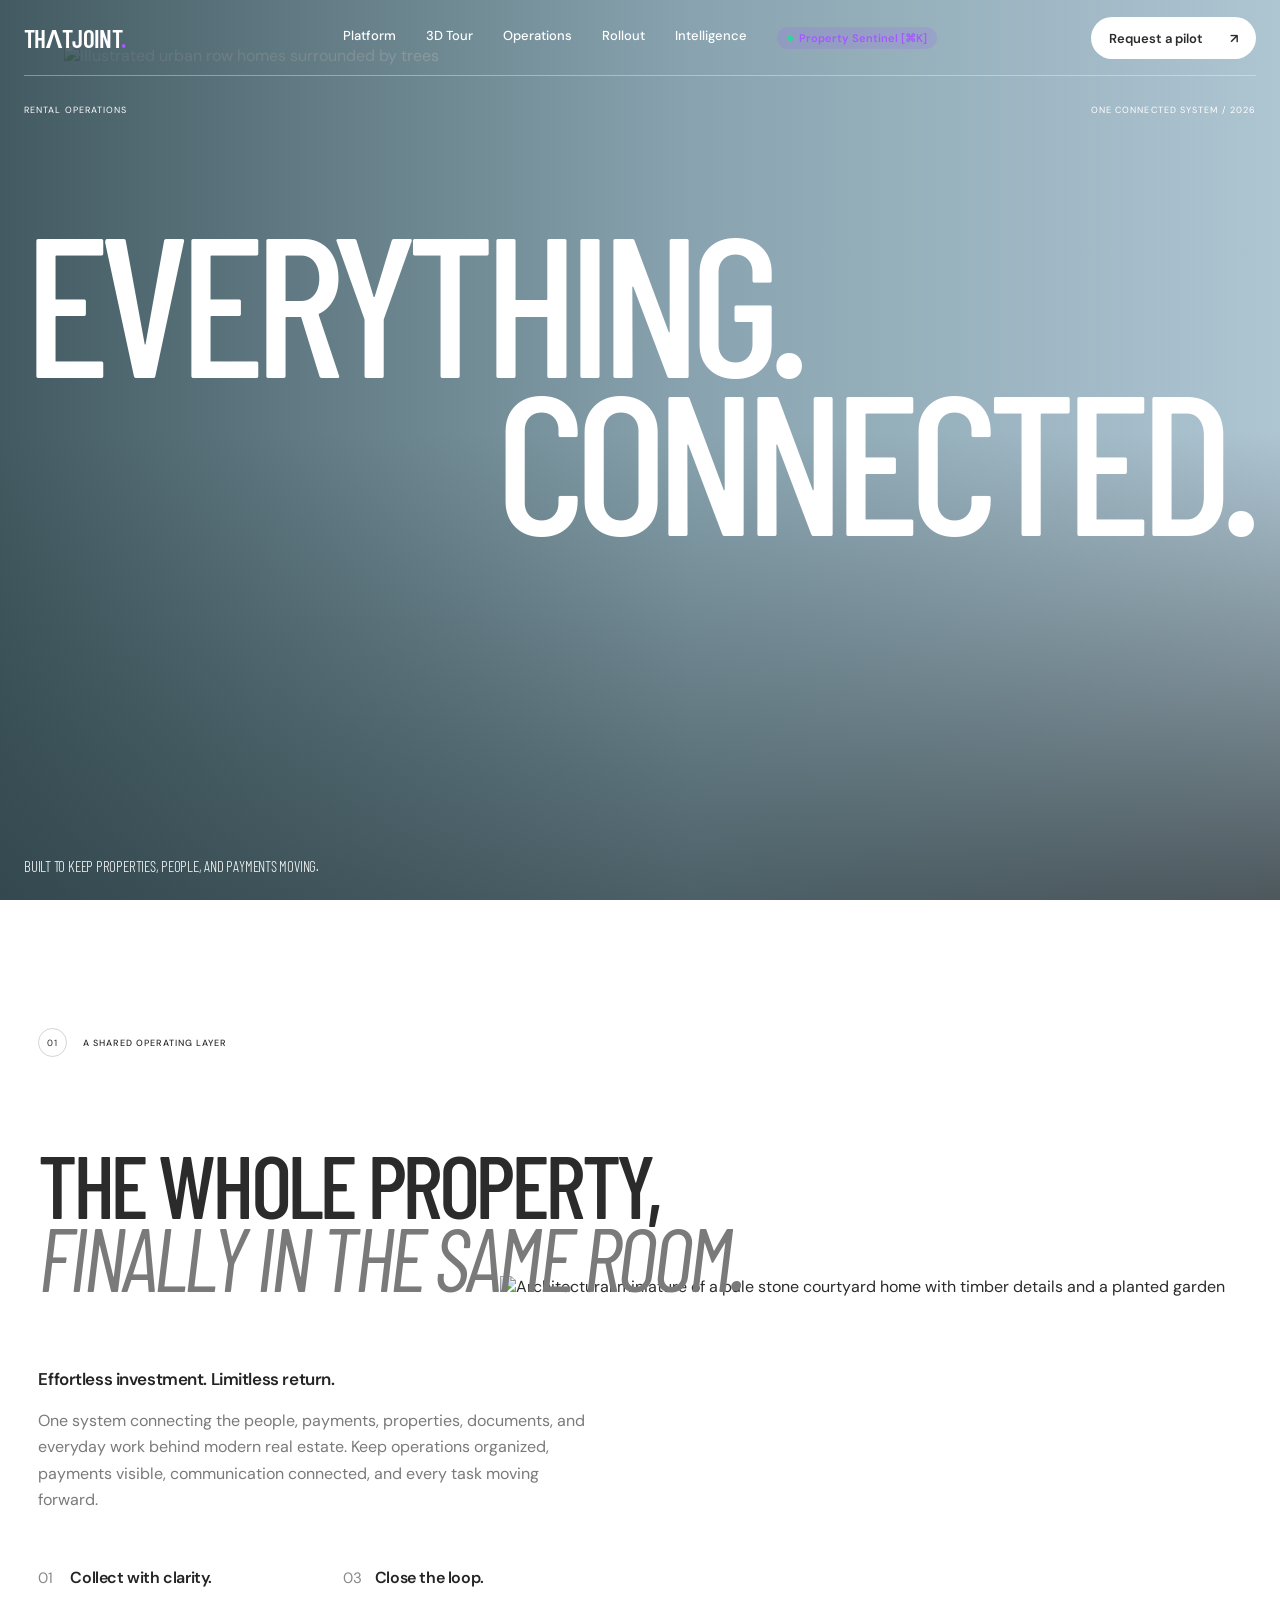
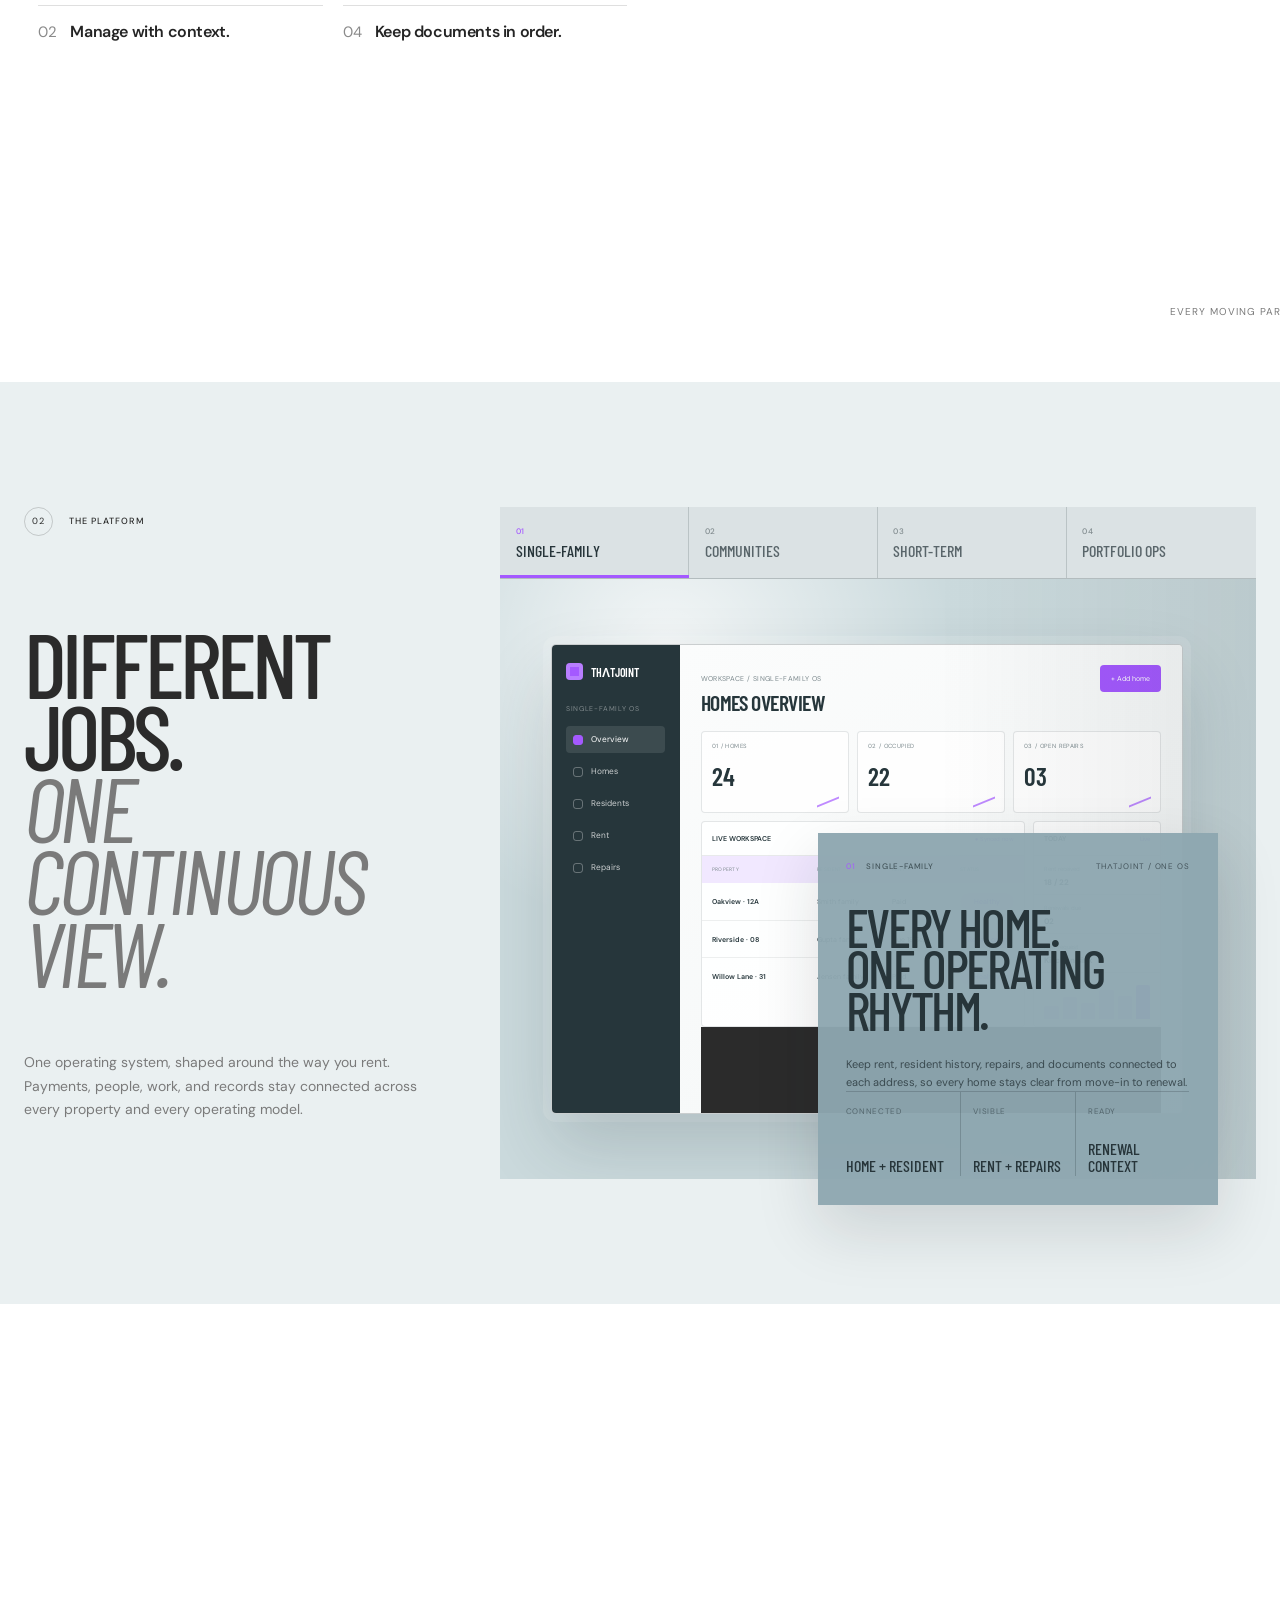
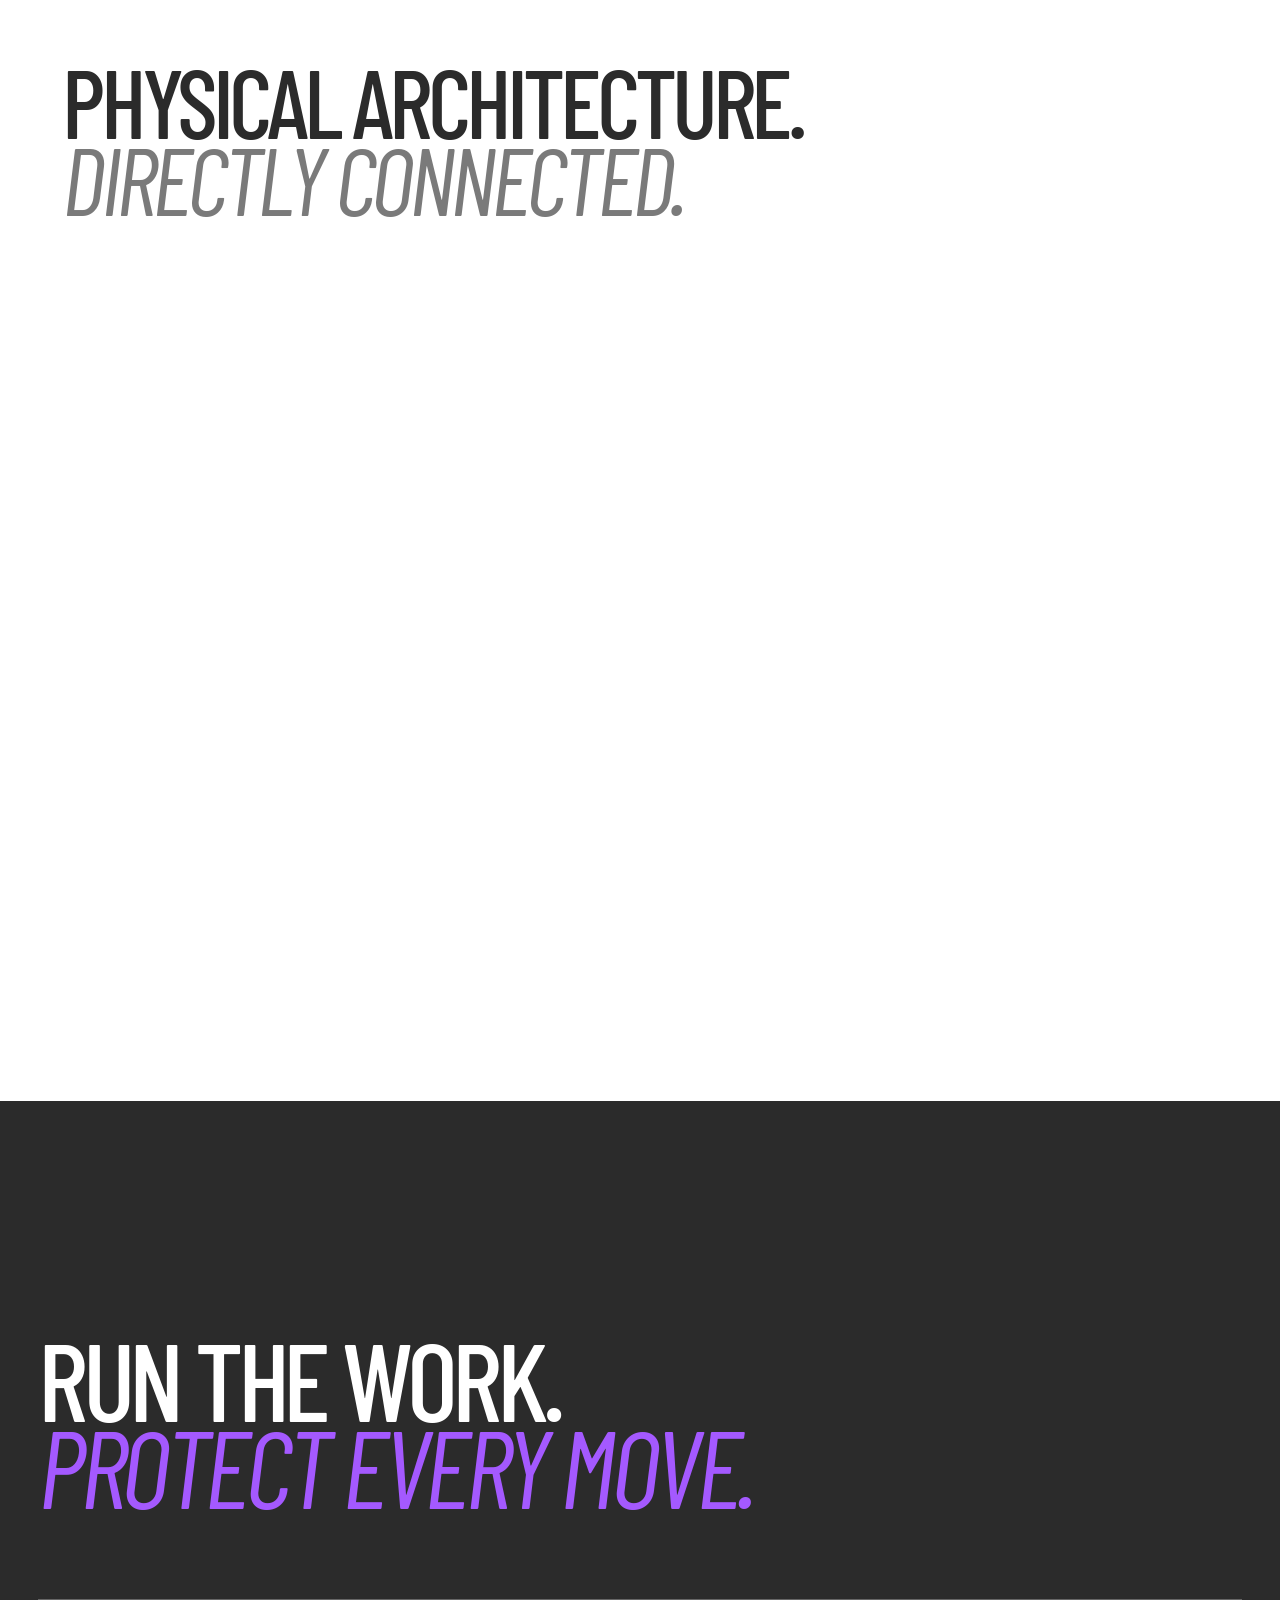
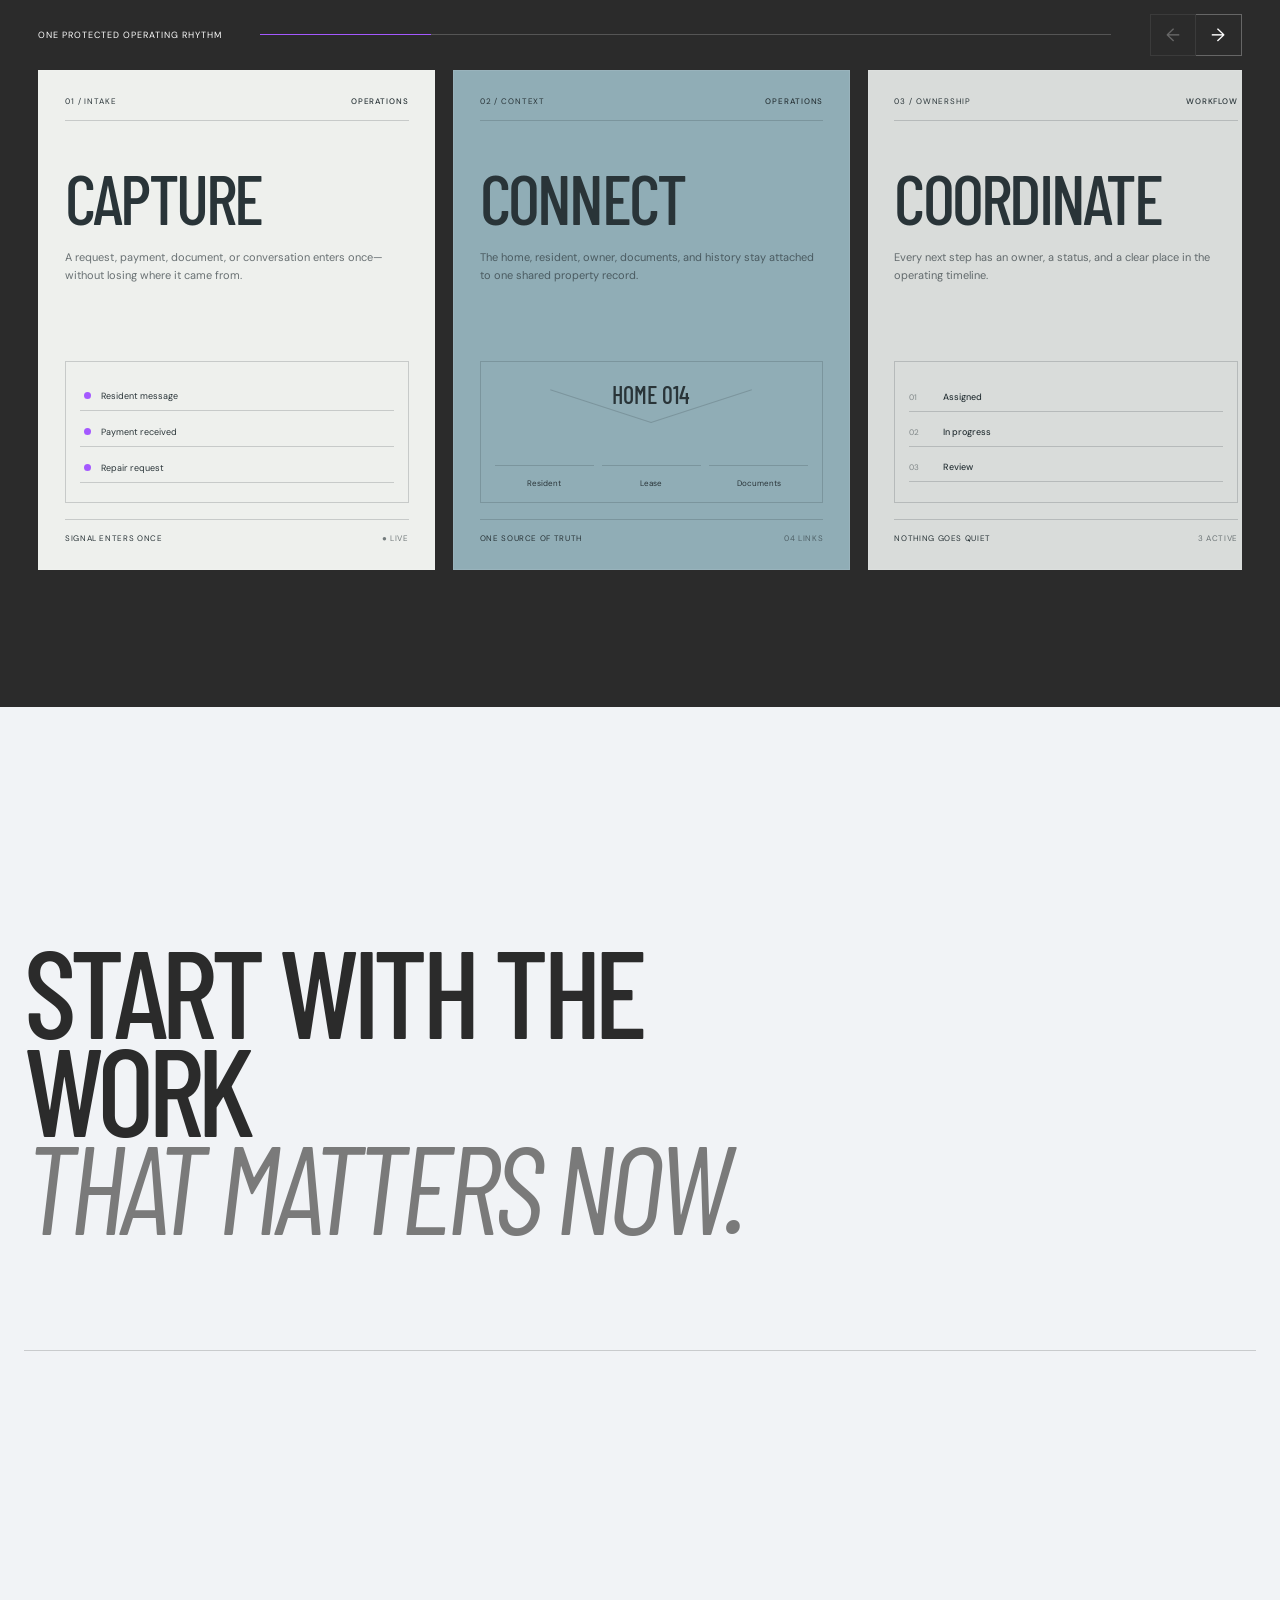
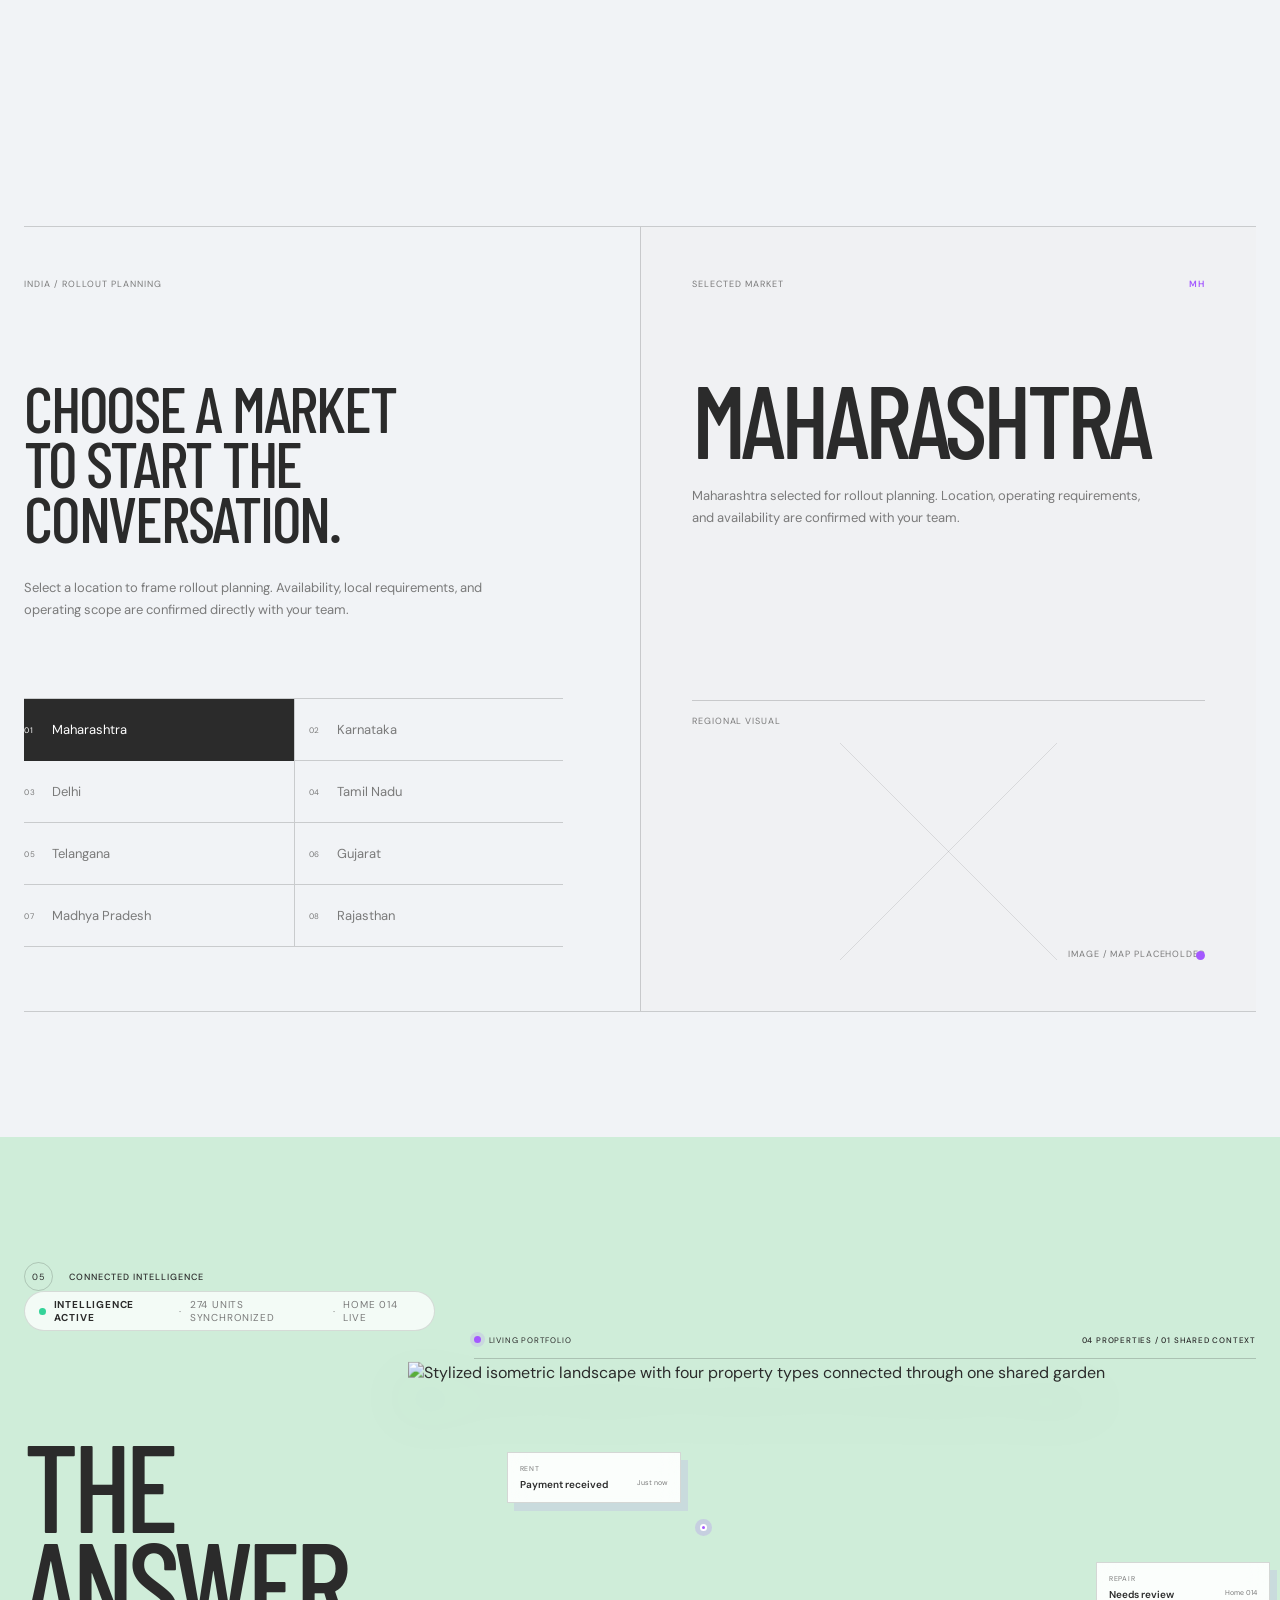
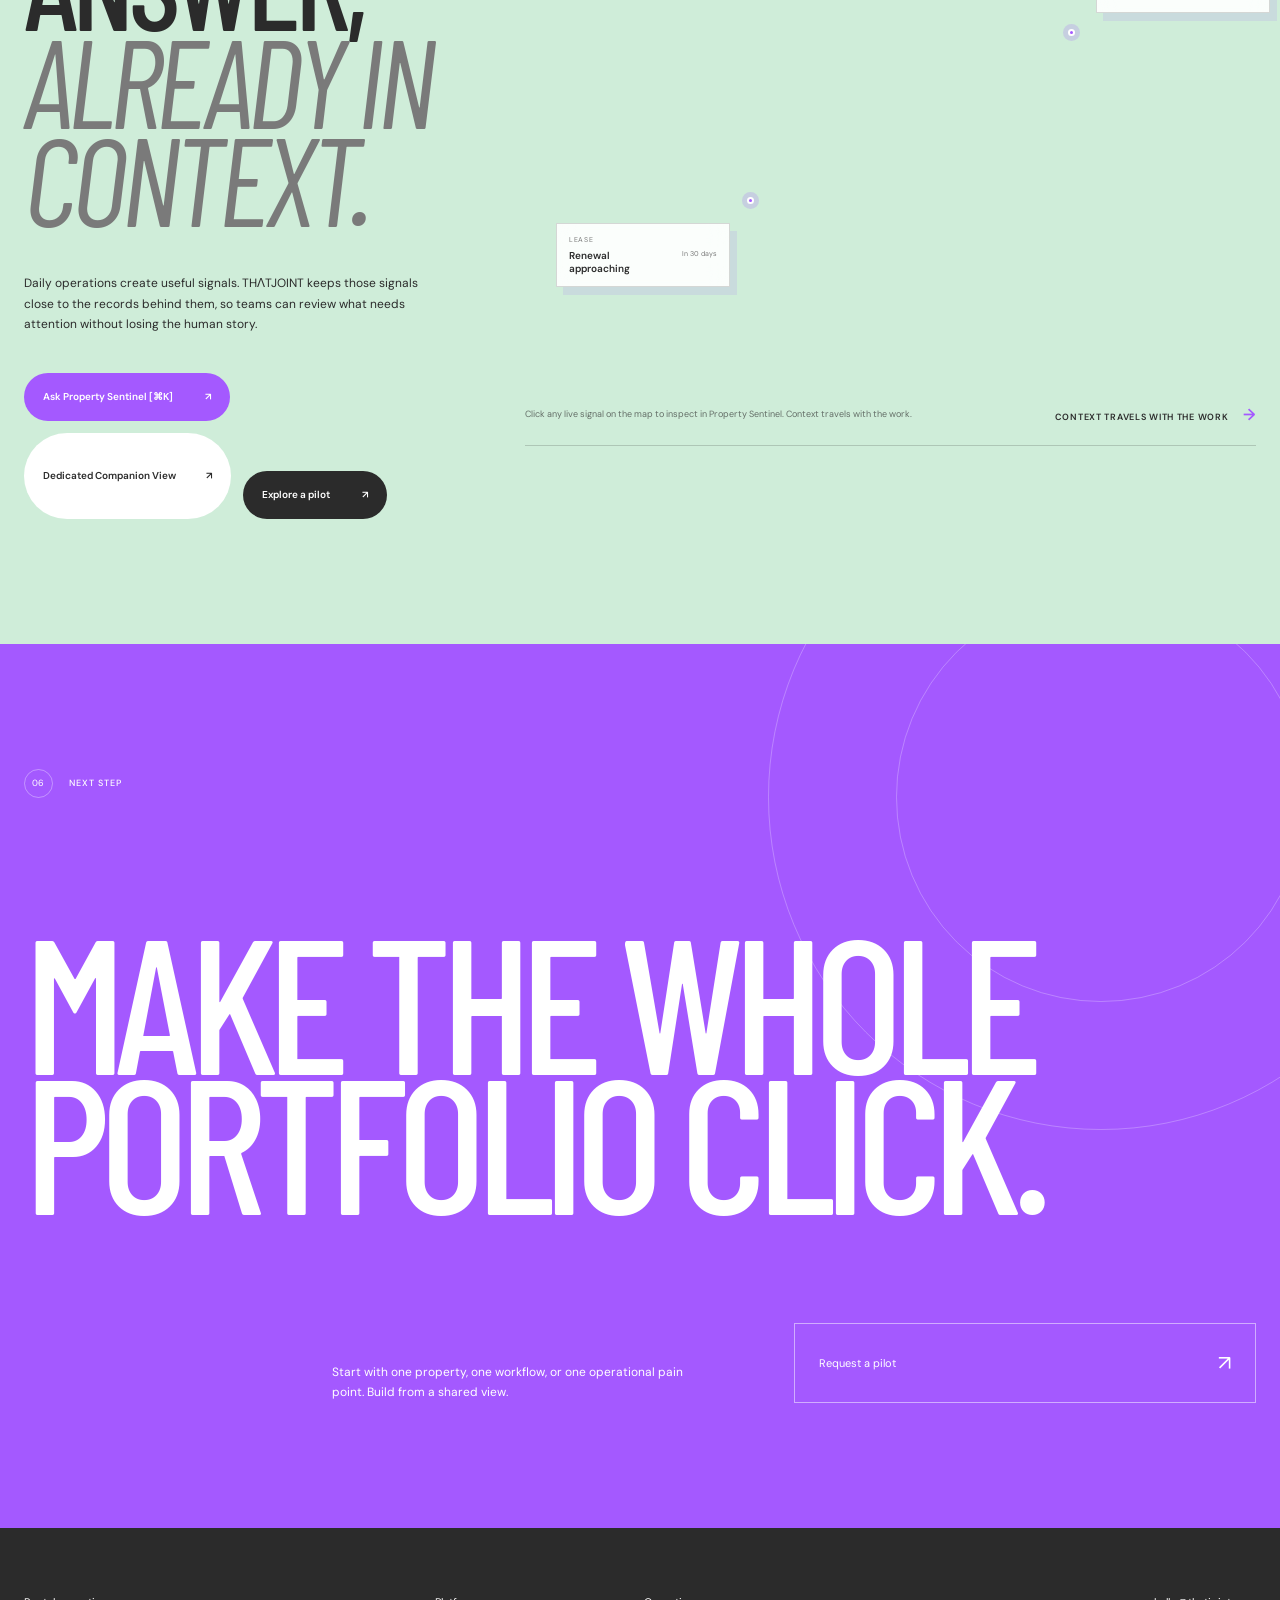
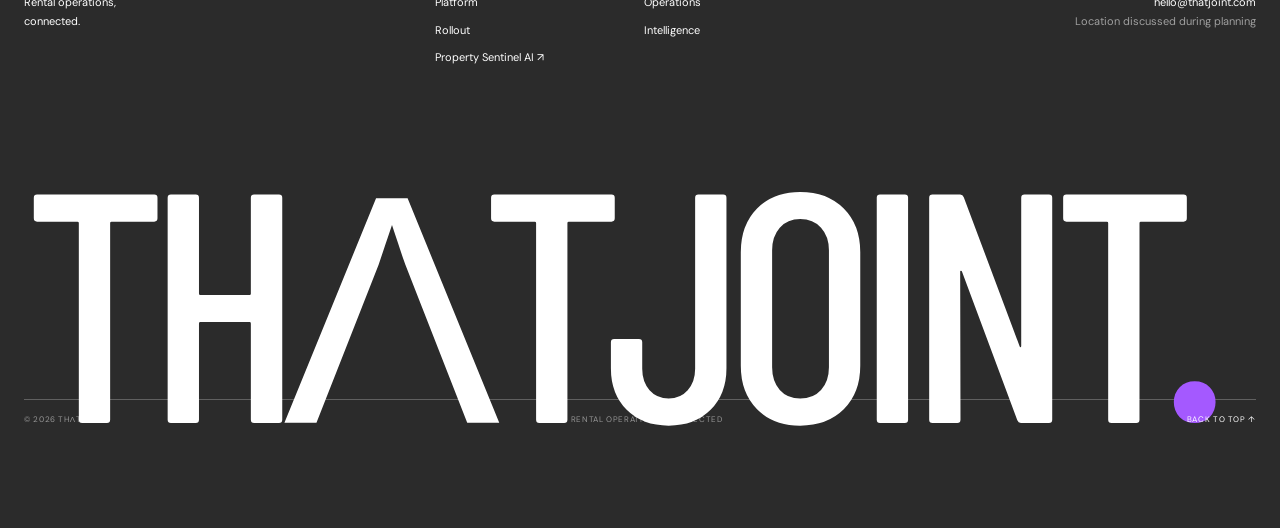
==== commit 92bf0777: "fix: activate intelligence layer triggers, add terminal open API, scroll-spy, and interactive signal" ====
--- a/index.html
+++ b/index.html
@@ -22,12 +22,12 @@
 
   <header class="site-header" id="siteHeader">
     <a class="brand" href="#top" aria-label="THATJOINT home">THΛTJOINT<span>.</span></a>
-    <nav class="desktop-nav" aria-label="Main navigation"><a href="#platform">Platform</a><a href="#tour">3D Tour</a><a href="#process">Operations</a><a href="#rollout">Rollout</a><a href="#intelligence">Intelligence</a><a href="#terminalDrawer" id="navTerminalTrigger" class="nav-terminal-pill"><i></i>Property Sentinel [⌘K]</a></nav>
+    <nav class="desktop-nav" aria-label="Main navigation"><a href="#platform">Platform</a><a href="#tour">3D Tour</a><a href="#process">Operations</a><a href="#rollout">Rollout</a><a href="#intelligence">Intelligence</a><a href="chatbot.html" id="navTerminalTrigger" class="nav-terminal-pill" title="Launch Property Sentinel AI [⌘K]"><i></i>Property Sentinel [⌘K]</a></nav>
     <button class="header-cta open-demo" type="button">Request a pilot <span aria-hidden="true">↗</span></button>
     <button class="menu-toggle" id="menuToggle" type="button" aria-controls="mobileMenu" aria-expanded="false" aria-label="Open menu"><i></i><i></i></button>
   </header>
   <aside class="mobile-menu" id="mobileMenu" aria-hidden="true">
-    <nav aria-label="Mobile navigation"><a href="#platform"><span>01</span>Platform</a><a href="#tour"><span>02</span>3D Tour</a><a href="#process"><span>03</span>Operations</a><a href="#rollout"><span>04</span>Rollout</a><a href="#intelligence"><span>05</span>Intelligence</a><a href="#terminalDrawer" id="mobileTerminalTrigger"><span>06</span>Property Sentinel [⌘K]</a></nav>
+    <nav aria-label="Mobile navigation"><a href="#platform"><span>01</span>Platform</a><a href="#tour"><span>02</span>3D Tour</a><a href="#process"><span>03</span>Operations</a><a href="#rollout"><span>04</span>Rollout</a><a href="#intelligence"><span>05</span>Intelligence</a><a href="chatbot.html" id="mobileTerminalTrigger"><span>06</span>Property Sentinel [⌘K] ↗</a></nav>
     <button class="button button-light open-demo" type="button">Request a pilot <span aria-hidden="true">↗</span></button><p>One system for the whole property.</p>
   </aside>
 
@@ -160,7 +160,24 @@
     </section>
 
     <section class="intelligence section-pad" id="intelligence" aria-labelledby="intelligence-title">
-      <div class="intelligence-copy"><p class="eyebrow reveal"><span>05</span><b>Connected intelligence</b></p><h2 class="display split-heading" id="intelligence-title">The answer,<br /><em>already in context.</em></h2><p class="reveal">Daily operations create useful signals. THΛTJOINT keeps those signals close to the records behind them, so teams can review what needs attention without losing the human story.</p><div style="display: flex; flex-wrap: wrap; gap: 12px; margin-top: 38px;"><button class="button button-dark open-demo reveal" type="button">Explore a pilot <span aria-hidden="true">↗</span></button><button class="button button-light reveal" id="btnLaunchTerminal" type="button">Ask Property Sentinel [⌘K] <span aria-hidden="true">↗</span></button></div></div>
+      <div class="intelligence-copy">
+        <p class="eyebrow reveal"><span>05</span><b>Connected intelligence</b></p>
+        <div class="intelligence-live-badge reveal" aria-label="Live Intelligence Layer Status">
+          <span class="live-pulse-dot" aria-hidden="true"></span>
+          <strong>INTELLIGENCE ACTIVE</strong>
+          <span>·</span>
+          <span>274 Units Synchronized</span>
+          <span>·</span>
+          <span>Home 014 Live</span>
+        </div>
+        <h2 class="display split-heading" id="intelligence-title">The answer,<br /><em>already in context.</em></h2>
+        <p class="reveal">Daily operations create useful signals. THΛTJOINT keeps those signals close to the records behind them, so teams can review what needs attention without losing the human story.</p>
+        <div style="display: flex; flex-wrap: wrap; gap: 12px; margin-top: 38px;">
+          <button class="button button-purple reveal" id="btnLaunchTerminal" type="button">Ask Property Sentinel [⌘K] <span aria-hidden="true">↗</span></button>
+          <a href="chatbot.html" class="button button-light reveal" style="display:inline-flex; align-items:center; text-decoration:none;">Dedicated Companion View <span aria-hidden="true">↗</span></a>
+          <button class="button button-dark open-demo reveal" type="button">Explore a pilot <span aria-hidden="true">↗</span></button>
+        </div>
+      </div>
       <div class="intelligence-visual reveal">
         <figure class="portfolio-stage">
           <picture>
@@ -170,19 +187,19 @@
           </picture>
           <figcaption><span><i aria-hidden="true"></i>Living portfolio</span><b>04 properties / 01 shared context</b></figcaption>
           <ol class="portfolio-signals" aria-label="Example connected portfolio signals">
-            <li class="signal-payment"><span>Rent</span><strong>Payment received</strong><small>Just now</small></li>
-            <li class="signal-repair"><span>Repair</span><strong>Needs review</strong><small>Home 014</small></li>
-            <li class="signal-renewal"><span>Lease</span><strong>Renewal approaching</strong><small>In 30 days</small></li>
+            <li class="signal-payment" role="button" tabindex="0" title="Click to inspect in Property Sentinel [⌘K]"><span>Rent</span><strong>Payment received</strong><small>Just now</small></li>
+            <li class="signal-repair" role="button" tabindex="0" title="Click to inspect in Property Sentinel [⌘K]"><span>Repair</span><strong>Needs review</strong><small>Home 014</small></li>
+            <li class="signal-renewal" role="button" tabindex="0" title="Click to inspect in Property Sentinel [⌘K]"><span>Lease</span><strong>Renewal approaching</strong><small>In 30 days</small></li>
           </ol>
         </figure>
-        <div class="portfolio-context"><span>Every signal remains attached to the property, people, and history behind it.</span><b>Context travels with the work <i aria-hidden="true">→</i></b></div>
+        <div class="portfolio-context"><span>Click any live signal on the map to inspect in Property Sentinel. Context travels with the work.</span><b id="btnLaunchContext" role="button" tabindex="0" style="cursor:pointer;">Context travels with the work <i aria-hidden="true">→</i></b></div>
       </div>
     </section>
 
     <section class="contact section-pad" id="contact" aria-labelledby="contact-title"><p class="eyebrow eyebrow-light reveal"><span>06</span><b>Next step</b></p><h2 class="split-heading" id="contact-title">Make the whole<br />portfolio click.</h2><div class="contact-foot reveal"><p>Start with one property, one workflow, or one operational pain point. Build from a shared view.</p><button class="contact-button open-demo" type="button"><span>Request a pilot</span><b aria-hidden="true">↗</b></button></div></section>
   </main>
 
-  <footer><div class="footer-grid"><p>Rental operations,<br />connected.</p><nav aria-label="Footer navigation"><a href="#platform">Platform</a><a href="#process">Operations</a><a href="#rollout">Rollout</a><a href="#intelligence">Intelligence</a></nav><p><a href="mailto:hello@thatjoint.com">hello@thatjoint.com</a><br />Location discussed during planning</p></div><p class="footer-wordmark" aria-label="THATJOINT">THΛTJOINT<span>.</span></p><div class="footer-bottom"><span>© 2026 THΛTJOINT</span><span>Rental operations, connected</span><a href="#top">Back to top ↑</a></div></footer>
+  <footer><div class="footer-grid"><p>Rental operations,<br />connected.</p><nav aria-label="Footer navigation"><a href="#platform">Platform</a><a href="#process">Operations</a><a href="#rollout">Rollout</a><a href="#intelligence">Intelligence</a><a href="chatbot.html">Property Sentinel AI ↗</a></nav><p><a href="mailto:hello@thatjoint.com">hello@thatjoint.com</a><br />Location discussed during planning</p></div><p class="footer-wordmark" aria-label="THATJOINT">THΛTJOINT<span>.</span></p><div class="footer-bottom"><span>© 2026 THΛTJOINT</span><span>Rental operations, connected</span><a href="#top">Back to top ↑</a></div></footer>
 
   <dialog id="demoDialog" aria-labelledby="dialogTitle" aria-describedby="dialogDescription"><form method="dialog" id="demoForm"><div class="dialog-head"><span>THΛTJOINT / PILOT REQUEST</span><button class="dialog-close" value="cancel" type="submit" formnovalidate aria-label="Close dialog">×</button></div><h2 id="dialogTitle">Start with<br /><em>one property.</em></h2><p id="dialogDescription">Tell us where your team loses time today.</p><div class="form-grid"><label for="name">Name</label><input id="name" name="name" autocomplete="name" required placeholder="Your name" /><label for="email">Work email</label><input id="email" name="email" type="email" autocomplete="email" required placeholder="you@company.com" /><label for="focus">Pilot focus</label><select id="focus" name="focus" required><option value="">Choose a workflow</option><option>Rent and payments</option><option>Resident operations</option><option>Repairs and maintenance</option><option>Documents and records</option><option>Connected portfolio view</option></select></div><button class="submit-button" type="submit"><span>Request a pilot</span><b aria-hidden="true">↗</b></button><small>This prototype form does not transmit or store information.</small></form></dialog>
   <div class="toast" id="toast" role="status" aria-live="polite">Thanks—this prototype request was completed locally.</div>
--- a/styles.css
+++ b/styles.css
@@ -56,6 +56,8 @@
 .desktop-nav a { position: relative; }
 .desktop-nav a::after { content: ""; position: absolute; right: 0; bottom: -7px; left: 0; border-bottom: 1px solid; transform: scaleX(0); transform-origin: right; transition: transform .25s; }
 .desktop-nav a:hover::after { transform: scaleX(1); transform-origin: left; }
+.desktop-nav a.is-active { color: var(--purple); font-weight: 600; }
+.desktop-nav a.is-active::after { transform: scaleX(1); border-color: var(--purple); }
 .header-cta { position: relative; z-index: 2; justify-self: end; min-height: 42px; border: 0; border-radius: 99px; padding: 0 18px; background: var(--white); color: var(--charcoal); font-size: 13px; font-weight: 600; }
 .header-cta span { margin-left: 24px; }
 .menu-toggle { display: none; position: relative; z-index: 102; width: 42px; height: 42px; border: 0; padding: 0; background: transparent; color: var(--white); }
@@ -154,7 +156,19 @@
 .tour-embed-wrap { margin-top: clamp(40px, 4vw, 64px); }
 .nav-terminal-pill { display: inline-flex; align-items: center; gap: 6px; padding: 4px 10px; border-radius: 99px; background: rgba(164,89,255,.16); color: var(--purple); font-size: 11px; font-weight: 600; cursor: pointer; transition: background .2s, color .2s; }
 .nav-terminal-pill:hover { background: var(--purple); color: var(--white); }
-.nav-terminal-pill i { width: 5px; height: 5px; border-radius: 50%; background: #34d399; }
+.nav-terminal-pill i {
+  width: 6px;
+  height: 6px;
+  border-radius: 50%;
+  background: #34d399;
+  box-shadow: 0 0 0 0 rgba(52, 211, 153, 0.7);
+  animation: sentinelNavPulse 2s infinite cubic-bezier(0.4, 0, 0.6, 1);
+}
+@keyframes sentinelNavPulse {
+  0% { box-shadow: 0 0 0 0 rgba(52, 211, 153, 0.7); }
+  70% { box-shadow: 0 0 0 7px rgba(52, 211, 153, 0); }
+  100% { box-shadow: 0 0 0 0 rgba(52, 211, 153, 0); }
+}
 
 .process { overflow: hidden; background: var(--charcoal); color: var(--white); }
 .process-inner { width: min(100%, var(--layout-max)); margin: 0 auto; padding: var(--section-space) var(--layout-gutter) clamp(105px, 9vw, 145px); }
@@ -205,14 +219,20 @@
 .market-placeholder { position: relative; min-height: 260px; display: flex; flex-direction: column; justify-content: space-between; margin-top: auto; border-top: 1px solid var(--line); padding-top: 14px; color: var(--grey); font-size: 9px; letter-spacing: .1em; text-transform: uppercase; }.market-placeholder::before, .market-placeholder::after { content: ""; position: absolute; pointer-events: none; }.market-placeholder::before { inset: 42px 0 0; background: linear-gradient(135deg, transparent calc(50% - .5px), rgba(43,43,43,.12) 50%, transparent calc(50% + .5px)), linear-gradient(45deg, transparent calc(50% - .5px), rgba(43,43,43,.12) 50%, transparent calc(50% + .5px)); }.market-placeholder::after { width: 9px; height: 9px; right: 0; bottom: 0; border-radius: 50%; background: var(--purple); }.market-placeholder i { align-self: flex-end; margin-top: auto; font-style: normal; }
 
 .intelligence { display: grid; grid-template-columns: minmax(330px, .72fr) minmax(0, 1.28fr); gap: clamp(45px, 7vw, 115px); align-items: center; min-height: 900px; overflow: hidden; background: var(--mint); }
-.intelligence-copy .display { margin: 80px 0 46px; }.intelligence-copy > p:nth-of-type(2) { max-width: 470px; font-size: 12px; line-height: 1.7; }.button { min-height: 48px; border: 0; border-radius: 99px; padding: 0 19px; font-size: 10px; font-weight: 600; }.button span { margin-left: 30px; }.button-dark { margin-top: 38px; background: var(--charcoal); color: var(--white); }.button-light { background: var(--white); color: var(--charcoal); }
+.intelligence-copy .display { margin: 80px 0 46px; }.intelligence-copy > p:nth-of-type(2) { max-width: 470px; font-size: 12px; line-height: 1.7; }.button { min-height: 48px; border: 0; border-radius: 99px; padding: 0 19px; font-size: 10px; font-weight: 600; }.button span { margin-left: 30px; }.button-dark { margin-top: 38px; background: var(--charcoal); color: var(--white); }.button-light { background: var(--white); color: var(--charcoal); }.button-purple { background: var(--purple); color: var(--white); transition: background .2s, transform .2s; }.button-purple:hover { background: #903cee; }
+.intelligence-live-badge { display: inline-flex; align-items: center; gap: 8px; padding: 6px 14px; margin-bottom: 24px; border-radius: 99px; background: rgba(255,255,255,.75); border: 1px solid rgba(43,43,43,.15); font-size: 10px; letter-spacing: .08em; text-transform: uppercase; }
+.intelligence-live-badge strong { color: var(--charcoal); font-weight: 700; }
+.intelligence-live-badge span { color: var(--grey); }
+.live-pulse-dot { width: 7px; height: 7px; border-radius: 50%; background: #34d399; box-shadow: 0 0 0 0 rgba(52,211,153,.7); animation: sentinelNavPulse 2s infinite cubic-bezier(.4,0,.6,1); }
 .intelligence-visual { min-width: 0; }
 .portfolio-stage { position: relative; min-height: 650px; margin-left: clamp(-70px, -4vw, -30px); margin-right: calc(var(--layout-gutter) * -1); overflow: visible; isolation: isolate; }
 .portfolio-stage picture { position: absolute; inset: 0; }
 .portfolio-landscape { position: absolute; top: 53%; left: 50%; width: 116%; max-width: none; height: auto; filter: drop-shadow(0 28px 28px rgba(42,68,51,.16)); transform: translate(-50%, -50%); }
 .portfolio-stage figcaption { position: absolute; z-index: 2; top: 0; right: var(--layout-gutter); left: 0; display: flex; justify-content: space-between; align-items: center; border-bottom: 1px solid rgba(43,43,43,.22); padding-bottom: 13px; font-size: 8px; letter-spacing: .1em; text-transform: uppercase; }
 .portfolio-stage figcaption span { display: flex; align-items: center; gap: 8px; }.portfolio-stage figcaption i { width: 7px; height: 7px; border-radius: 50%; background: var(--purple); box-shadow: 0 0 0 4px rgba(164,89,255,.14); }.portfolio-stage figcaption b { font-weight: 500; }
-.portfolio-signals li { position: absolute; z-index: 3; width: 174px; display: grid; grid-template-columns: 1fr auto; gap: 5px 12px; border: 1px solid rgba(43,43,43,.18); padding: 11px 12px; background: rgba(255,255,255,.9); box-shadow: 7px 8px 0 rgba(164,89,255,.12); backdrop-filter: blur(10px); animation: signalFloat 5s ease-in-out infinite; }
+.portfolio-signals li { position: absolute; z-index: 3; width: 174px; display: grid; grid-template-columns: 1fr auto; gap: 5px 12px; border: 1px solid rgba(43,43,43,.18); padding: 11px 12px; background: rgba(255,255,255,.9); box-shadow: 7px 8px 0 rgba(164,89,255,.12); backdrop-filter: blur(10px); animation: signalFloat 5s ease-in-out infinite; cursor: pointer; transition: transform .25s cubic-bezier(.2,.8,.2,1), box-shadow .25s ease, background .25s ease, border-color .25s ease; }
+.portfolio-signals li:hover { transform: translateY(-6px) scale(1.04); background: #ffffff; box-shadow: 8px 10px 0 var(--purple), 0 16px 28px rgba(43,43,43,.12); border-color: var(--purple); }
+.portfolio-signals li:focus-visible { outline: 2px solid var(--purple); outline-offset: 3px; }
 .portfolio-signals li::before { content: ""; position: absolute; width: 7px; height: 7px; border: 2px solid var(--white); border-radius: 50%; background: var(--purple); box-shadow: 0 0 0 5px rgba(164,89,255,.2); }
 .portfolio-signals span { grid-column: 1 / -1; color: var(--grey); font-size: 7px; letter-spacing: .12em; text-transform: uppercase; }.portfolio-signals strong { font-size: 10px; font-weight: 600; }.portfolio-signals small { color: var(--grey); font-size: 7px; white-space: nowrap; }
 .signal-payment { top: 18%; left: 4%; }.signal-payment::before { right: -27px; bottom: -29px; }.signal-repair { top: 35%; right: 3%; animation-delay: -1.6s !important; }.signal-repair::before { bottom: -24px; left: -29px; }.signal-renewal { bottom: 15%; left: 10%; animation-delay: -3.2s !important; }.signal-renewal::before { top: -27px; right: -25px; }
--- a/chatbot.css
+++ b/chatbot.css
@@ -1508,3 +1508,478 @@
     transition: none !important;
   }
 }
+
+/* ==========================================================================
+   KNOWLEDGE BASE EXPLORER & INTERACTION SUITE EXTENSIONS
+   ========================================================================== */
+
+.tj-kb-explorer-btn {
+  display: flex;
+  align-items: center;
+  gap: 6px;
+  background: var(--tj-white);
+  border: 1px solid var(--tj-purple);
+  color: var(--tj-purple);
+  font-size: 9px;
+  font-weight: 600;
+  letter-spacing: 0.08em;
+  text-transform: uppercase;
+  padding: 6px 14px;
+  border-radius: 99px;
+  cursor: pointer;
+  transition: all 0.2s ease;
+}
+
+.tj-kb-explorer-btn:hover {
+  background: var(--tj-purple);
+  color: var(--tj-white);
+}
+
+.tj-kb-explorer-btn i {
+  font-size: 11px;
+  font-style: normal;
+}
+
+.tj-quick-ribbon-wrap {
+  position: relative;
+  display: flex;
+  align-items: center;
+  width: 100%;
+}
+
+.tj-ribbon-arrow {
+  position: absolute;
+  top: 50%;
+  transform: translateY(-50%);
+  z-index: 2;
+  width: 24px;
+  height: 24px;
+  display: flex;
+  align-items: center;
+  justify-content: center;
+  background: rgba(255, 255, 255, 0.95);
+  border: 1px solid var(--tj-line);
+  border-radius: 50%;
+  cursor: pointer;
+  font-size: 15px;
+  color: var(--tj-charcoal);
+  box-shadow: 0 2px 6px rgba(0,0,0,0.06);
+  transition: all 0.2s ease;
+}
+
+.tj-ribbon-arrow.left { left: -6px; }
+.tj-ribbon-arrow.right { right: -6px; }
+
+.tj-ribbon-arrow:hover {
+  background: var(--tj-charcoal);
+  color: var(--tj-white);
+  border-color: var(--tj-charcoal);
+}
+
+.tj-quick-pill.highlight {
+  background: rgba(164, 89, 255, 0.1);
+  border-color: rgba(164, 89, 255, 0.35);
+  color: var(--tj-purple);
+  font-weight: 600;
+}
+
+.tj-welcome-hub {
+  display: flex;
+  flex-direction: column;
+  gap: 20px;
+  padding: 12px 0 24px;
+  animation: fadeIn 0.4s ease;
+}
+
+.tj-welcome-banner {
+  background: var(--tj-white);
+  border: 1px solid var(--tj-line);
+  padding: 24px 28px;
+  border-radius: 3px;
+}
+
+.welcome-heading {
+  font: 500 clamp(24px, 3.4vw, 36px)/1 var(--tj-font-display);
+  letter-spacing: -0.03em;
+  text-transform: uppercase;
+  margin: 10px 0;
+  color: var(--tj-charcoal);
+}
+
+.welcome-heading em {
+  font-style: italic;
+  font-weight: 300;
+  color: var(--tj-purple);
+}
+
+.welcome-sub {
+  font-size: 13px;
+  line-height: 1.6;
+  color: var(--tj-grey);
+  margin: 0;
+  max-width: 680px;
+}
+
+.welcome-sub strong {
+  color: var(--tj-charcoal);
+}
+
+.tj-welcome-grid {
+  display: grid;
+  grid-template-columns: repeat(auto-fit, minmax(240px, 1fr));
+  gap: 14px;
+}
+
+.tj-welcome-card {
+  background: var(--tj-white);
+  border: 1px solid var(--tj-line);
+  padding: 18px 20px;
+  border-radius: 3px;
+  cursor: pointer;
+  display: flex;
+  flex-direction: column;
+  transition: all 0.22s cubic-bezier(0.2, 0.8, 0.2, 1);
+}
+
+.tj-welcome-card:hover {
+  border-color: var(--tj-purple);
+  transform: translateY(-2px);
+  box-shadow: 0 10px 24px rgba(43, 43, 43, 0.06);
+}
+
+.tj-welcome-card .card-icon {
+  font-size: 20px;
+  margin-bottom: 8px;
+}
+
+.tj-welcome-card h4 {
+  font-size: 14px;
+  font-weight: 600;
+  margin: 0 0 6px;
+  color: var(--tj-charcoal);
+}
+
+.tj-welcome-card p {
+  font-size: 11px;
+  line-height: 1.5;
+  color: var(--tj-grey);
+  margin: 0 0 12px;
+  flex: 1 1 auto;
+}
+
+.tj-welcome-card .card-action {
+  font-size: 10px;
+  font-weight: 600;
+  letter-spacing: 0.08em;
+  text-transform: uppercase;
+  color: var(--tj-purple);
+}
+
+#knowledgeBaseModal {
+  width: min(960px, calc(100% - 32px));
+  max-height: 90vh;
+  border: 0;
+  padding: 0;
+  background: var(--tj-fog);
+  color: var(--tj-charcoal);
+  border-radius: 4px;
+  box-shadow: 0 28px 80px rgba(0, 0, 0, 0.35);
+}
+
+dialog#knowledgeBaseModal::backdrop {
+  background: rgba(0, 0, 0, 0.72);
+  backdrop-filter: blur(6px);
+  -webkit-backdrop-filter: blur(6px);
+}
+
+dialog#knowledgeBaseModal[open] {
+  animation: dialogIn 0.35s cubic-bezier(0.22, 1, 0.36, 1);
+}
+
+.kb-modal-header {
+  margin: 16px 0 12px;
+}
+
+.kb-search-bar {
+  position: relative;
+  display: flex;
+  align-items: center;
+  margin-bottom: 14px;
+}
+
+.kb-search-bar input {
+  width: 100%;
+  padding: 12px 42px 12px 16px;
+  background: var(--tj-white);
+  border: 1px solid var(--tj-line);
+  border-radius: 3px;
+  font-family: var(--tj-font-body);
+  font-size: 13px;
+  color: var(--tj-charcoal);
+  box-sizing: border-box;
+  outline: none;
+  transition: border-color 0.2s;
+}
+
+.kb-search-bar input:focus {
+  border-color: var(--tj-purple);
+}
+
+.kb-search-bar button {
+  position: absolute;
+  right: 12px;
+  background: transparent;
+  border: 0;
+  font-size: 18px;
+  color: var(--tj-grey);
+  cursor: pointer;
+}
+
+.kb-filter-tabs {
+  display: flex;
+  gap: 8px;
+  overflow-x: auto;
+  padding-bottom: 8px;
+  margin-bottom: 12px;
+}
+
+.kb-tab {
+  white-space: nowrap;
+  background: var(--tj-white);
+  border: 1px solid var(--tj-line);
+  color: var(--tj-charcoal);
+  font-size: 10px;
+  font-weight: 500;
+  letter-spacing: 0.04em;
+  padding: 6px 14px;
+  border-radius: 99px;
+  cursor: pointer;
+  transition: all 0.2s ease;
+}
+
+.kb-tab:hover {
+  border-color: var(--tj-purple);
+  color: var(--tj-purple);
+}
+
+.kb-tab.is-active {
+  background: var(--tj-charcoal);
+  color: var(--tj-white);
+  border-color: var(--tj-charcoal);
+}
+
+.kb-results-summary {
+  font-size: 10px;
+  letter-spacing: 0.08em;
+  text-transform: uppercase;
+  color: var(--tj-grey);
+  margin-bottom: 12px;
+}
+
+.kb-cards-grid {
+  display: grid;
+  grid-template-columns: repeat(auto-fill, minmax(270px, 1fr));
+  gap: 12px;
+  max-height: 52vh;
+  overflow-y: auto;
+  padding-right: 6px;
+}
+
+.kb-property-card {
+  background: var(--tj-white);
+  border: 1px solid var(--tj-line);
+  border-radius: 3px;
+  padding: 14px 16px;
+  display: flex;
+  flex-direction: column;
+  gap: 8px;
+  transition: all 0.2s ease;
+}
+
+.kb-property-card:hover {
+  border-color: var(--tj-purple);
+  box-shadow: 0 6px 16px rgba(43, 43, 43, 0.06);
+}
+
+.kb-card-top {
+  display: flex;
+  align-items: center;
+  gap: 6px;
+  flex-wrap: wrap;
+}
+
+.kb-stay-badge {
+  font-size: 8px;
+  font-weight: 600;
+  letter-spacing: 0.08em;
+  text-transform: uppercase;
+  padding: 2px 7px;
+  border-radius: 99px;
+}
+
+.kb-stay-badge.badge-flexible {
+  background: rgba(43, 43, 43, 0.08);
+  color: var(--tj-charcoal);
+}
+
+.kb-stay-badge.badge-str {
+  background: rgba(164, 89, 255, 0.12);
+  color: var(--tj-purple);
+}
+
+.kb-ocean-badge {
+  font-size: 8px;
+  font-weight: 600;
+  letter-spacing: 0.06em;
+  padding: 2px 7px;
+  border-radius: 99px;
+  background: rgba(30, 144, 255, 0.1);
+  color: #1e70ff;
+}
+
+.kb-license-badge {
+  font-size: 8px;
+  color: var(--tj-grey);
+}
+
+.kb-card-title {
+  font-size: 13px;
+  font-weight: 600;
+  line-height: 1.35;
+  margin: 0;
+  color: var(--tj-charcoal);
+  display: -webkit-box;
+  -webkit-line-clamp: 2;
+  -webkit-box-orient: vertical;
+  overflow: hidden;
+}
+
+.kb-card-meta {
+  display: flex;
+  justify-content: space-between;
+  font-size: 10px;
+  color: var(--tj-grey);
+}
+
+.kb-card-footer {
+  display: flex;
+  justify-content: space-between;
+  align-items: baseline;
+  padding-top: 6px;
+  border-top: 1px solid var(--tj-line);
+}
+
+.kb-card-price strong {
+  font-size: 14px;
+  color: var(--tj-charcoal);
+}
+
+.kb-card-price small {
+  font-size: 9px;
+  color: var(--tj-grey);
+}
+
+.kb-card-reviews {
+  font-size: 10px;
+  color: var(--tj-purple);
+  font-weight: 500;
+}
+
+.kb-card-load-btn {
+  width: 100%;
+  display: flex;
+  justify-content: space-between;
+  align-items: center;
+  background: var(--tj-fog);
+  border: 1px solid var(--tj-line);
+  padding: 7px 12px;
+  border-radius: 2px;
+  font-size: 9px;
+  font-weight: 600;
+  letter-spacing: 0.08em;
+  text-transform: uppercase;
+  color: var(--tj-charcoal);
+  cursor: pointer;
+  transition: all 0.2s ease;
+  margin-top: 4px;
+}
+
+.kb-card-load-btn:hover {
+  background: var(--tj-purple);
+  color: var(--tj-white);
+  border-color: var(--tj-purple);
+}
+
+.kb-empty-state {
+  grid-column: 1 / -1;
+  text-align: center;
+  padding: 40px 20px;
+  background: var(--tj-white);
+  border: 1px dashed var(--tj-line);
+  border-radius: 4px;
+}
+
+.kb-empty-state .icon {
+  font-size: 32px;
+  display: block;
+  margin-bottom: 10px;
+}
+
+#directivesModal {
+  width: min(760px, calc(100% - 32px));
+  max-height: 90vh;
+  border: 0;
+  padding: 0;
+  background: var(--tj-fog);
+  color: var(--tj-charcoal);
+  border-radius: 4px;
+  box-shadow: 0 28px 80px rgba(0, 0, 0, 0.35);
+}
+
+dialog#directivesModal::backdrop {
+  background: rgba(0, 0, 0, 0.72);
+  backdrop-filter: blur(6px);
+  -webkit-backdrop-filter: blur(6px);
+}
+
+.directives-grid {
+  display: flex;
+  flex-direction: column;
+  gap: 16px;
+  margin-top: 12px;
+  max-height: 55vh;
+  overflow-y: auto;
+  padding-right: 6px;
+}
+
+.directive-section h4 {
+  font-size: 11px;
+  font-weight: 600;
+  letter-spacing: 0.08em;
+  text-transform: uppercase;
+  margin: 0 0 8px;
+  color: var(--tj-charcoal);
+}
+
+.directive-chips {
+  display: flex;
+  flex-wrap: wrap;
+  gap: 8px;
+}
+
+.directive-chip {
+  background: var(--tj-white);
+  border: 1px solid var(--tj-line);
+  padding: 7px 14px;
+  border-radius: 99px;
+  font-size: 11px;
+  color: var(--tj-charcoal);
+  cursor: pointer;
+  transition: all 0.2s ease;
+}
+
+.directive-chip:hover {
+  background: var(--tj-purple);
+  color: var(--tj-white);
+  border-color: var(--tj-purple);
+}
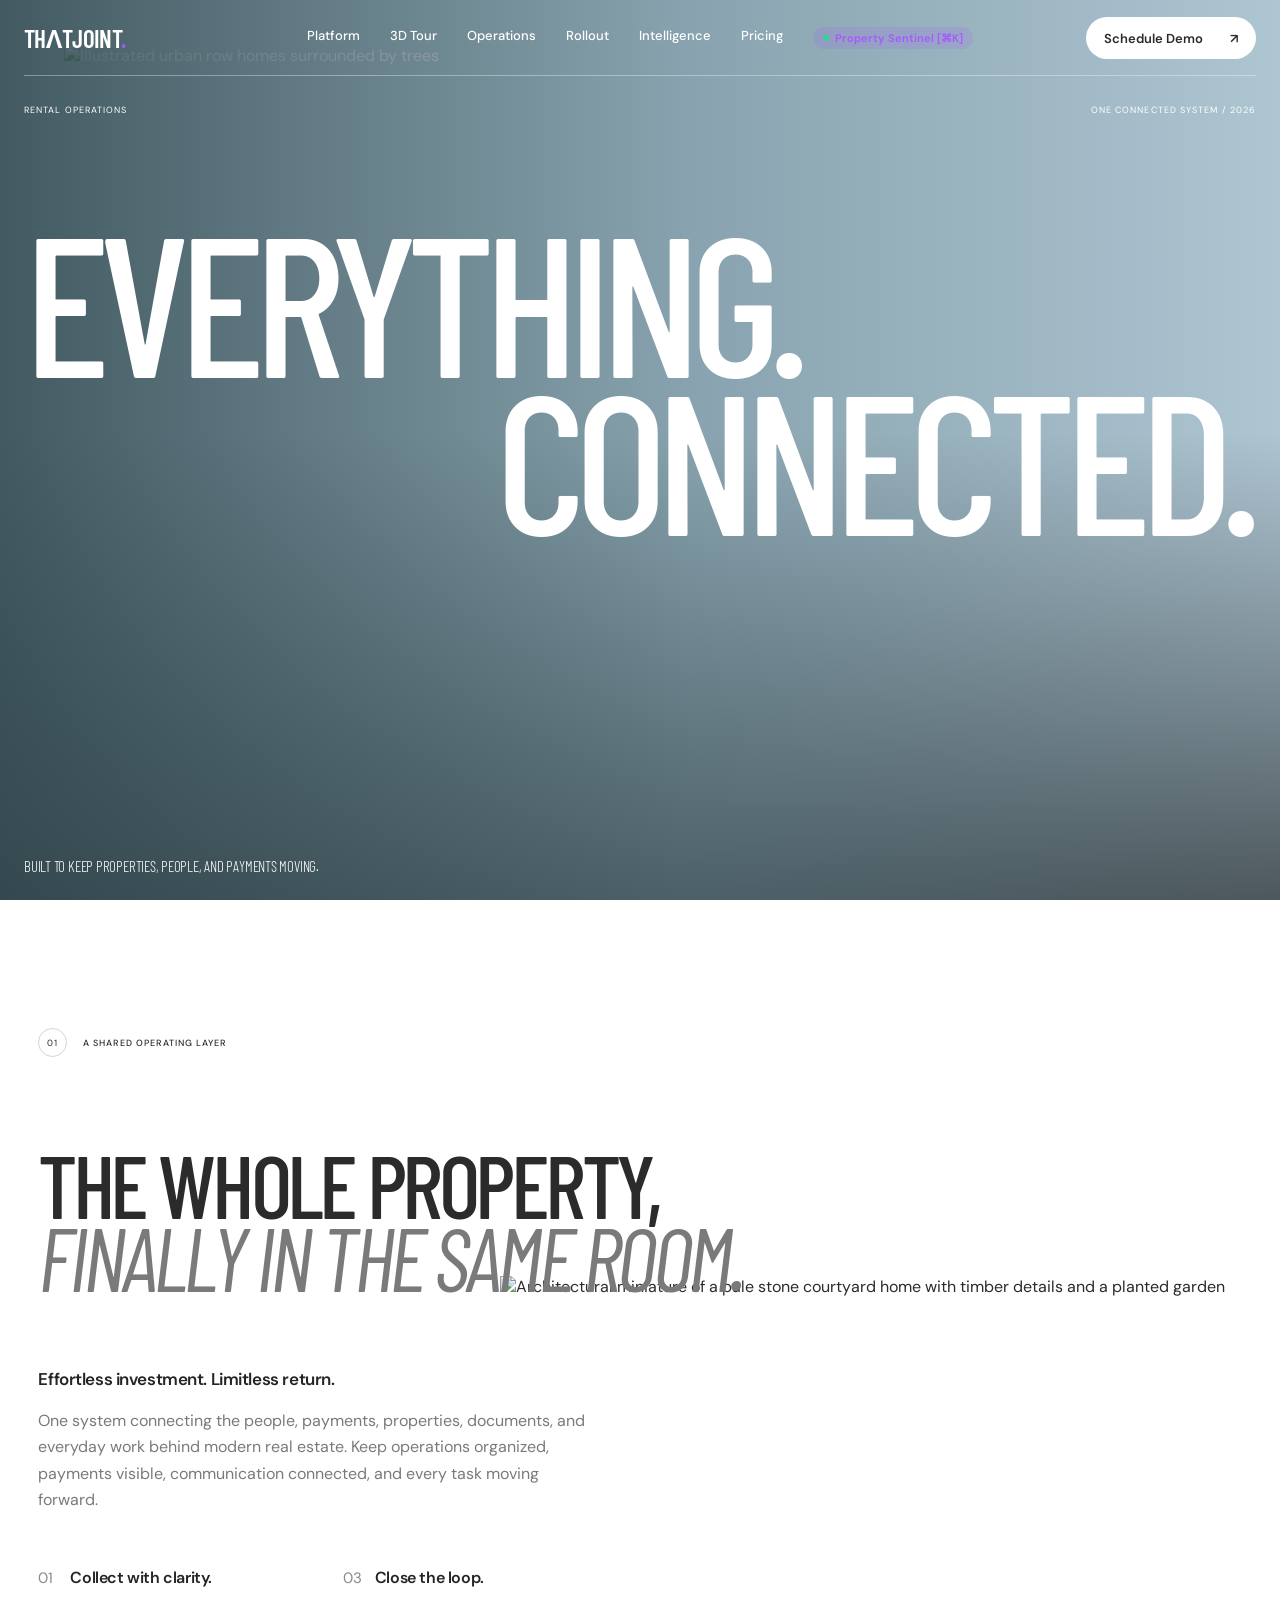
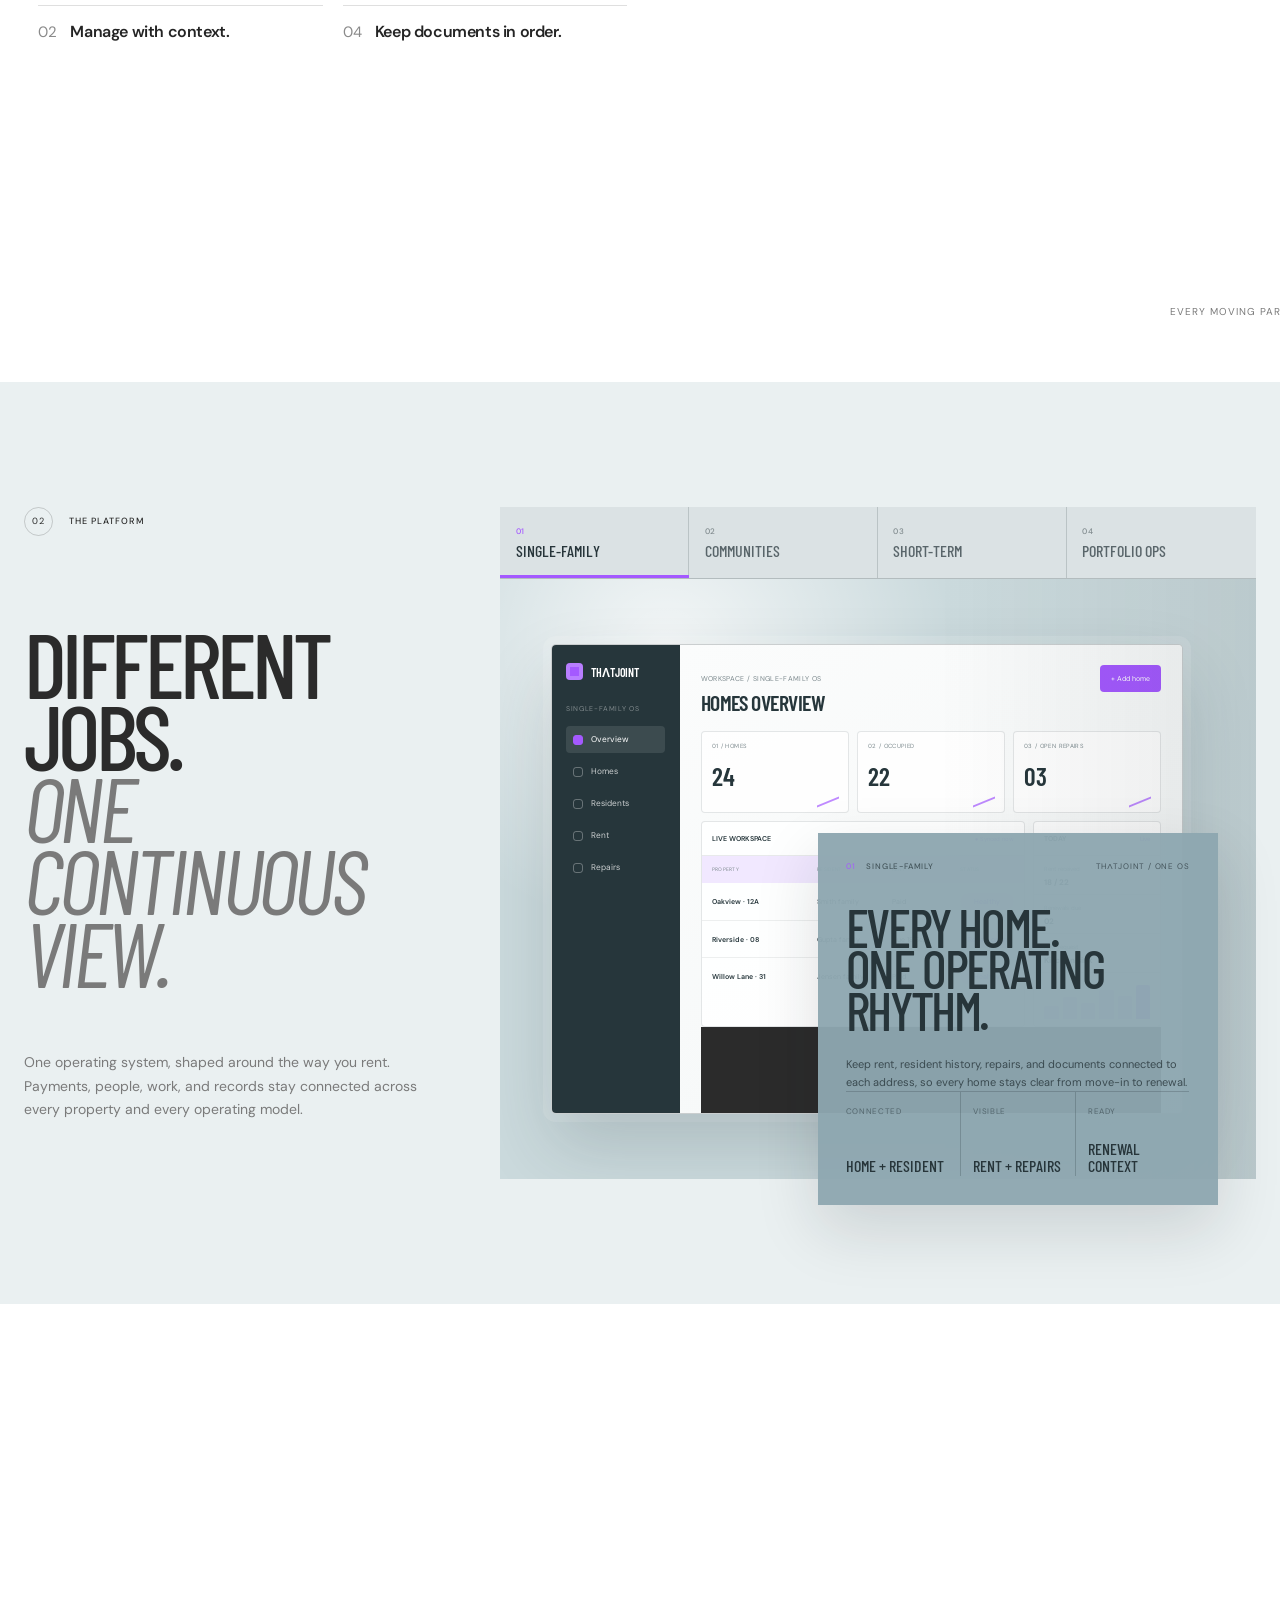
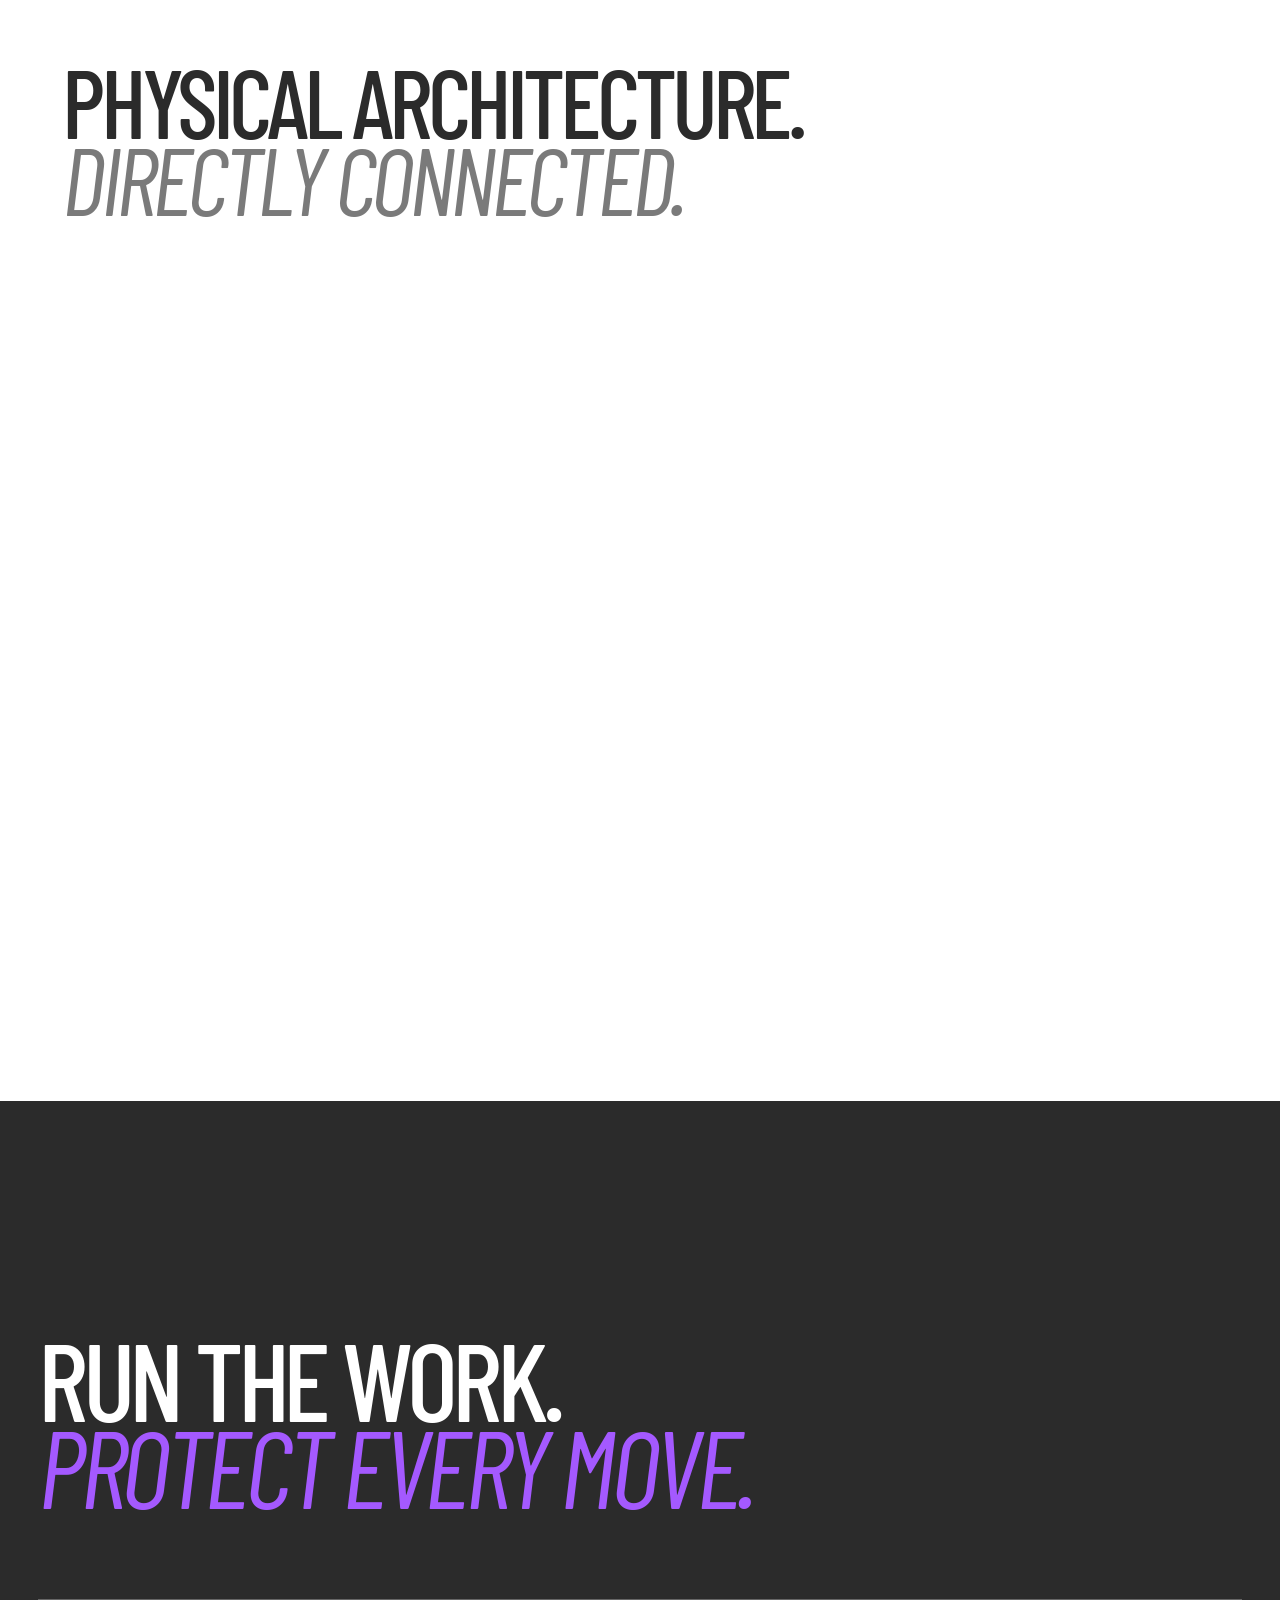
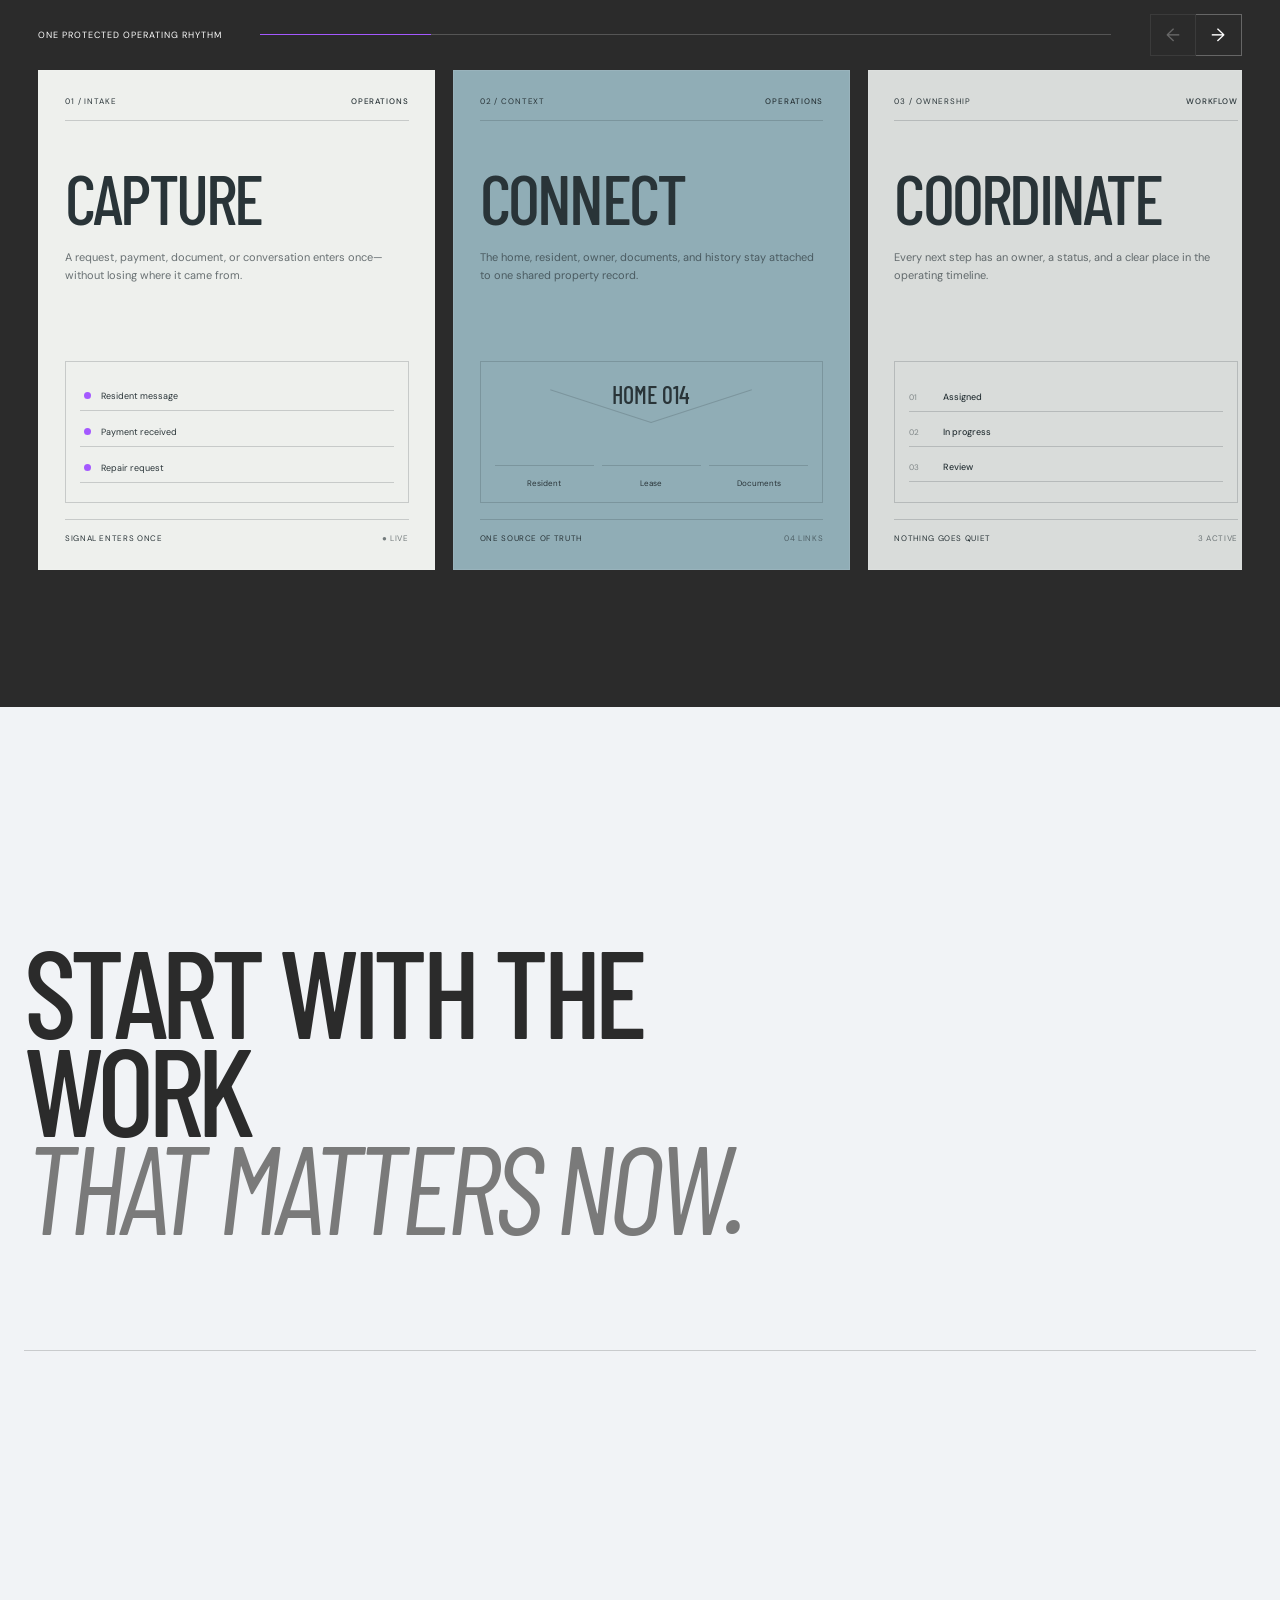
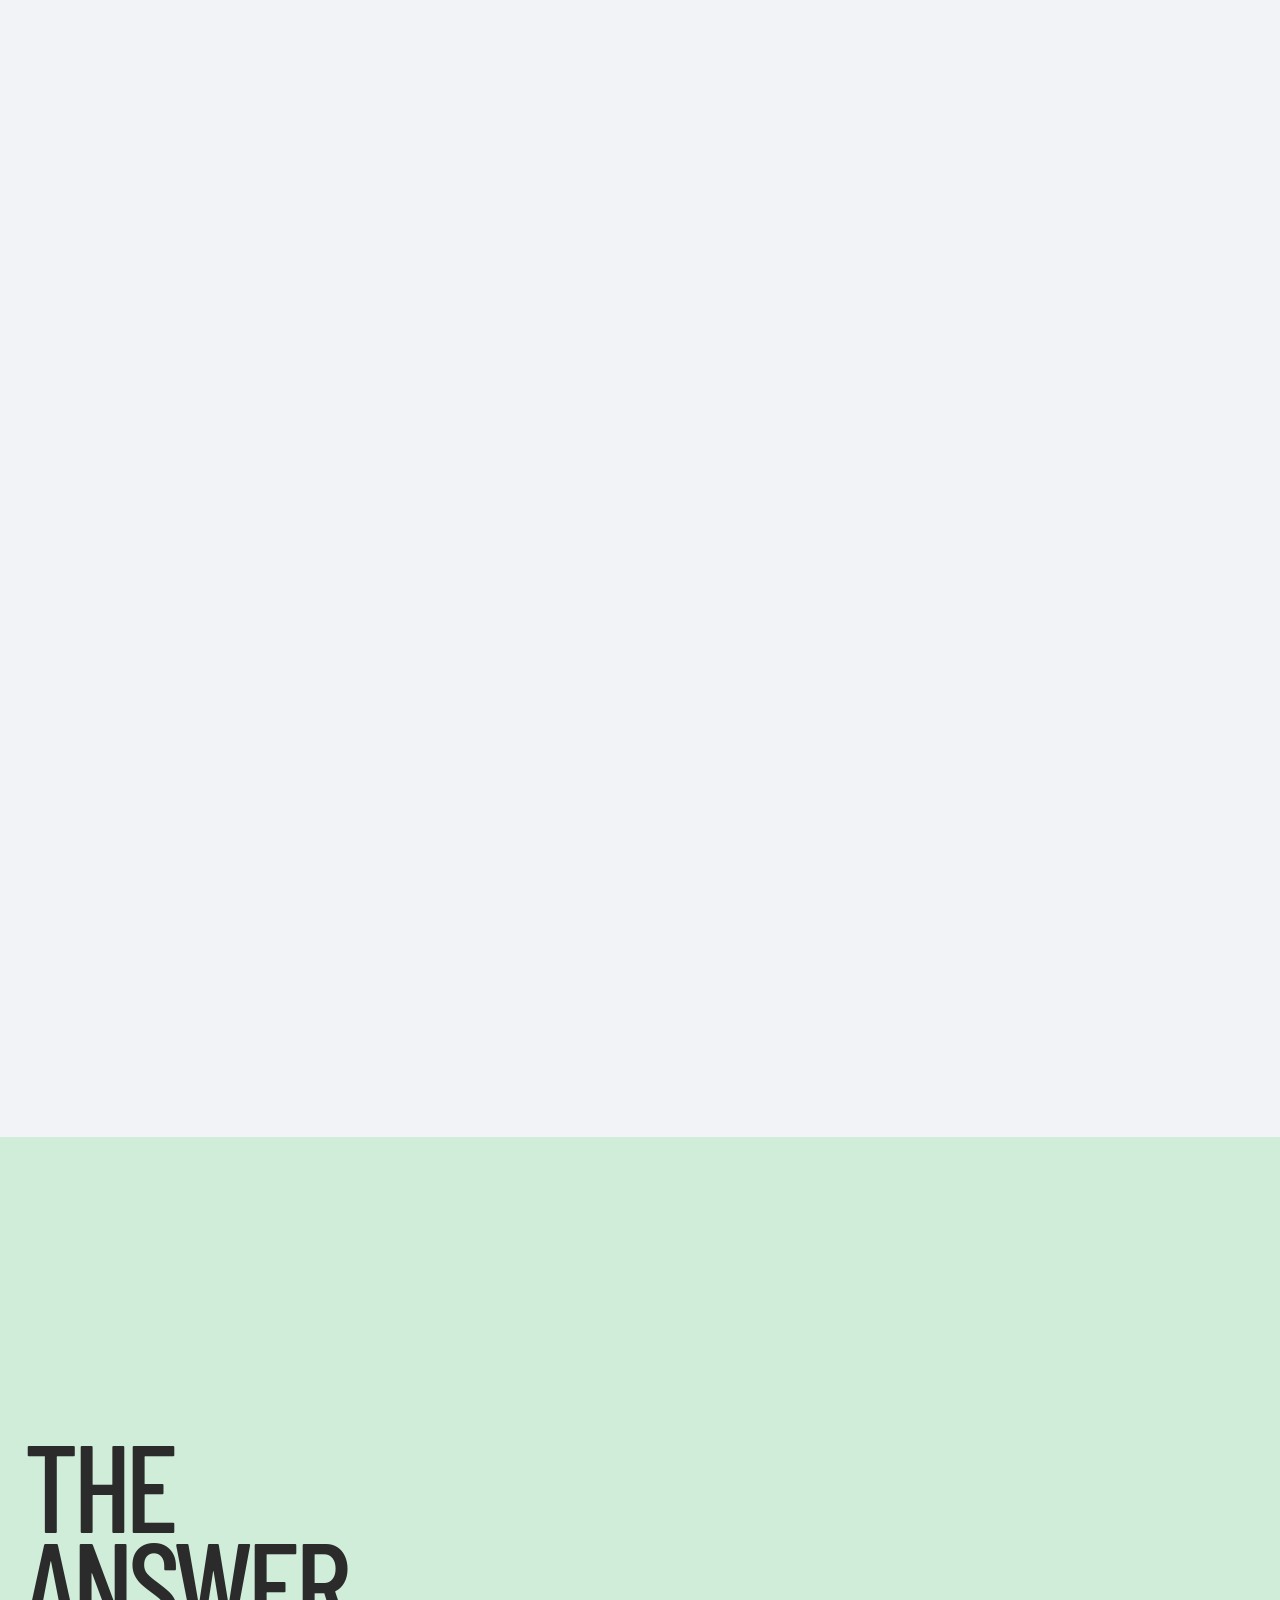
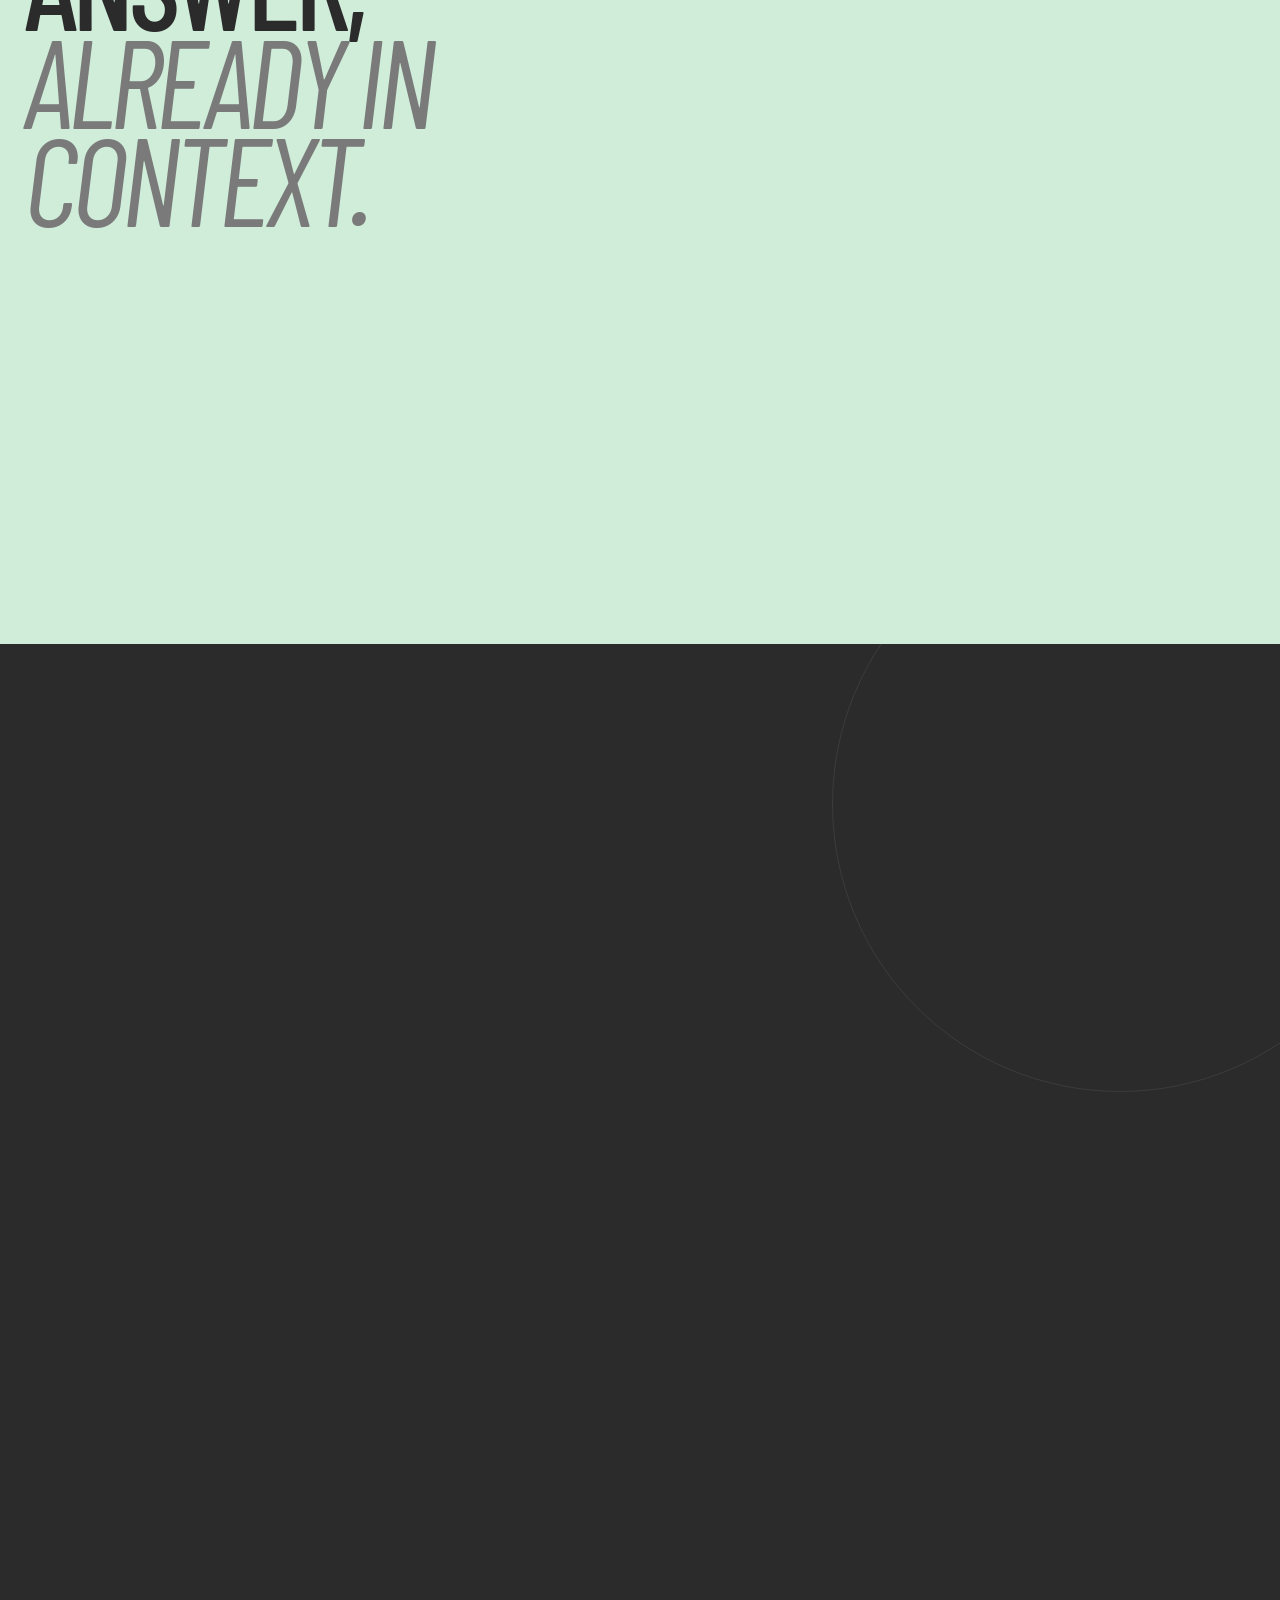
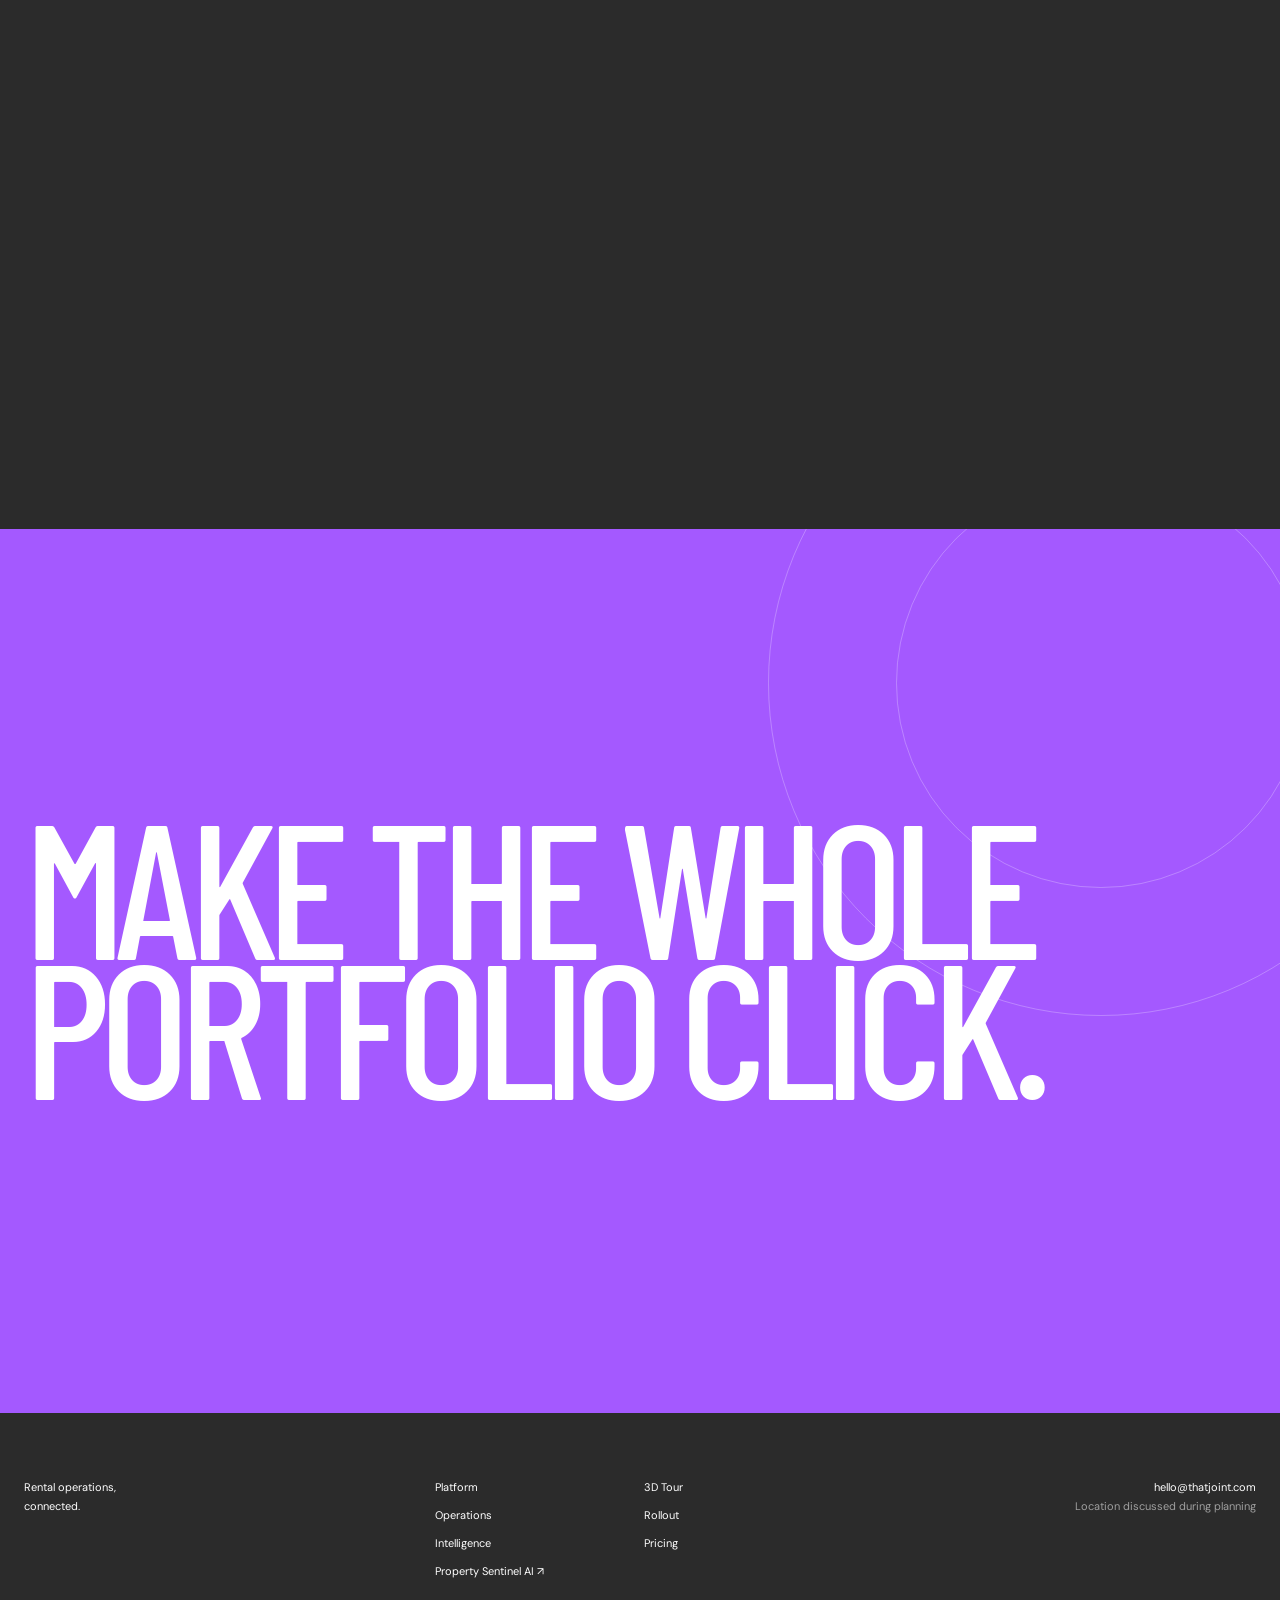
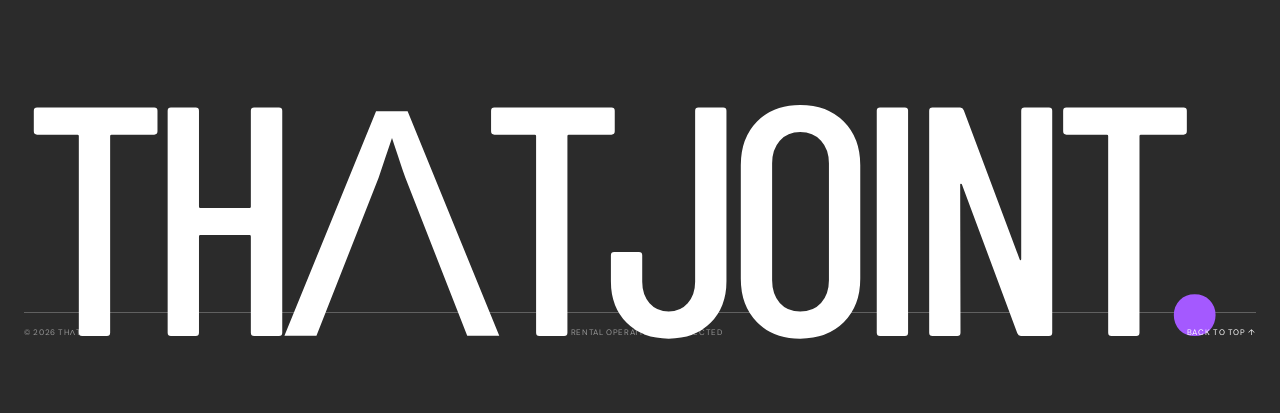
==== commit df84ef28: "feat: co-living backend service, kyc-billing chatbot grounding, multi-currency pricing, and executiv" ====
--- a/index.html
+++ b/index.html
@@ -22,13 +22,13 @@
 
   <header class="site-header" id="siteHeader">
     <a class="brand" href="#top" aria-label="THATJOINT home">THΛTJOINT<span>.</span></a>
-    <nav class="desktop-nav" aria-label="Main navigation"><a href="#platform">Platform</a><a href="#tour">3D Tour</a><a href="#process">Operations</a><a href="#rollout">Rollout</a><a href="#intelligence">Intelligence</a><a href="chatbot.html" id="navTerminalTrigger" class="nav-terminal-pill" title="Launch Property Sentinel AI [⌘K]"><i></i>Property Sentinel [⌘K]</a></nav>
-    <button class="header-cta open-demo" type="button">Request a pilot <span aria-hidden="true">↗</span></button>
+    <nav class="desktop-nav" aria-label="Main navigation"><a href="#platform">Platform</a><a href="#tour">3D Tour</a><a href="#process">Operations</a><a href="#rollout">Rollout</a><a href="#intelligence">Intelligence</a><a href="#pricing">Pricing</a><a href="chatbot.html" id="navTerminalTrigger" class="nav-terminal-pill" title="Launch Property Sentinel AI [⌘K]"><i></i>Property Sentinel [⌘K]</a></nav>
+    <button class="header-cta open-demo" type="button" data-mode="Schedule Demo">Schedule Demo <span aria-hidden="true">↗</span></button>
     <button class="menu-toggle" id="menuToggle" type="button" aria-controls="mobileMenu" aria-expanded="false" aria-label="Open menu"><i></i><i></i></button>
   </header>
   <aside class="mobile-menu" id="mobileMenu" aria-hidden="true">
-    <nav aria-label="Mobile navigation"><a href="#platform"><span>01</span>Platform</a><a href="#tour"><span>02</span>3D Tour</a><a href="#process"><span>03</span>Operations</a><a href="#rollout"><span>04</span>Rollout</a><a href="#intelligence"><span>05</span>Intelligence</a><a href="chatbot.html" id="mobileTerminalTrigger"><span>06</span>Property Sentinel [⌘K] ↗</a></nav>
-    <button class="button button-light open-demo" type="button">Request a pilot <span aria-hidden="true">↗</span></button><p>One system for the whole property.</p>
+    <nav aria-label="Mobile navigation"><a href="#platform"><span>01</span>Platform</a><a href="#tour"><span>02</span>3D Tour</a><a href="#process"><span>03</span>Operations</a><a href="#rollout"><span>04</span>Rollout</a><a href="#intelligence"><span>05</span>Intelligence</a><a href="#pricing"><span>06</span>Pricing</a><a href="chatbot.html" id="mobileTerminalTrigger"><span>07</span>Property Sentinel [⌘K] ↗</a></nav>
+    <button class="button button-light open-demo" type="button" data-mode="Schedule Demo">Schedule Demo <span aria-hidden="true">↗</span></button><p>One system for the whole property.</p>
   </aside>
 
   <main id="main">
@@ -196,13 +196,182 @@
       </div>
     </section>
 
-    <section class="contact section-pad" id="contact" aria-labelledby="contact-title"><p class="eyebrow eyebrow-light reveal"><span>06</span><b>Next step</b></p><h2 class="split-heading" id="contact-title">Make the whole<br />portfolio click.</h2><div class="contact-foot reveal"><p>Start with one property, one workflow, or one operational pain point. Build from a shared view.</p><button class="contact-button open-demo" type="button"><span>Request a pilot</span><b aria-hidden="true">↗</b></button></div></section>
+    <!-- Pricing & Sovereign Currency Deployment (Gulf & Global Focus) -->
+    <section class="pricing section-pad" id="pricing" aria-labelledby="pricing-title">
+      <div class="pricing-head reveal">
+        <p class="eyebrow"><span>06</span><b>Transparent Global Pricing · Gulf & Sovereign Deployments</b></p>
+        <h2 class="display split-heading" id="pricing-title">Predictable investment,<br /><em>built for scale.</em></h2>
+        <p class="pricing-lede">Tailored for property operators, co-living developers, and hospitality portfolios across the GCC (UAE, Saudi Arabia, Qatar, Kuwait, Bahrain, Oman), India, and global markets.</p>
+        
+        <!-- Currency Switcher & Billing Toggle -->
+        <div class="pricing-controls">
+          <div class="currency-picker-wrap">
+            <label for="currencySelect">Currency:</label>
+            <select id="currencySelect" class="currency-select" aria-label="Select pricing currency">
+              <option value="AED" selected>🇦🇪 AED — UAE Dirham (د.إ)</option>
+              <option value="SAR">🇸🇦 SAR — Saudi Riyal (ر.س)</option>
+              <option value="QAR">🇶🇦 QAR — Qatari Riyal (ر.ق)</option>
+              <option value="KWD">🇰🇼 KWD — Kuwaiti Dinar (د.ك)</option>
+              <option value="BHD">🇧🇭 BHD — Bahraini Dinar (.د.ب)</option>
+              <option value="OMR">🇴🇲 OMR — Omani Rial (ر.ع.)</option>
+              <option value="USD">🇺🇸 USD — US Dollar ($)</option>
+              <option value="EUR">🇪🇺 EUR — Euro (€)</option>
+              <option value="GBP">🇬🇧 GBP — British Pound (£)</option>
+              <option value="INR">🇮🇳 INR — Indian Rupee (₹)</option>
+            </select>
+          </div>
+          <div class="billing-cycle-toggle" role="group" aria-label="Billing frequency">
+            <button type="button" class="billing-toggle-btn is-active" data-cycle="monthly">Monthly</button>
+            <button type="button" class="billing-toggle-btn" data-cycle="annual">Annual <span class="discount-badge">Save 20%</span></button>
+          </div>
+        </div>
+      </div>
+
+      <!-- 3 Tier Cards -->
+      <div class="pricing-grid reveal">
+        <!-- Tier 1: Single Property Pilot -->
+        <div class="pricing-card" data-tier="pilot">
+          <div class="pricing-card-top">
+            <span class="pricing-tier-tag">Pilot Deploy</span>
+            <h3>Single Building</h3>
+            <p>For independent landlords, boutique apartments, and initial prototype pilots.</p>
+          </div>
+          <div class="pricing-card-amount">
+            <span class="currency-sym">AED </span>
+            <span class="currency-val" data-base-usd="249">914</span>
+            <small class="currency-period">/ month</small>
+          </div>
+          <ul class="pricing-features">
+            <li><b>✓</b> Up to 50 Units / Beds</li>
+            <li><b>✓</b> Property Sentinel AI Companion (Local Engine)</li>
+            <li><b>✓</b> Automated Rent & Repairs Dashboard</li>
+            <li><b>✓</b> Tenant KYC & Police Verification Checklist</li>
+            <li><b>✓</b> Standard Operations Support (24h SLA)</li>
+          </ul>
+          <button type="button" class="pricing-cta open-demo" data-tier-name="Single Building Pilot" data-mode="Schedule Demo">
+            <span>Schedule Demo</span><b aria-hidden="true">↗</b>
+          </button>
+        </div>
+
+        <!-- Tier 2: Growth Portfolio (Featured) -->
+        <div class="pricing-card is-featured" data-tier="growth">
+          <div class="pricing-badge">Most Popular in GCC</div>
+          <div class="pricing-card-top">
+            <span class="pricing-tier-tag">Multi-Unit Scale</span>
+            <h3>Growth Portfolio</h3>
+            <p>For co-living communities, student housing, and expanding residential corridors.</p>
+          </div>
+          <div class="pricing-card-amount">
+            <span class="currency-sym">AED </span>
+            <span class="currency-val" data-base-usd="699">2,567</span>
+            <small class="currency-period">/ month</small>
+          </div>
+          <ul class="pricing-features">
+            <li><b>✓</b> Up to 250 Units / Beds</li>
+            <li><b>✓</b> Multi-Gateway Rails (e-NACH, UPI AutoPay, Stripe, Virtual VAN)</li>
+            <li><b>✓</b> Late-Night Delivery Webhooks (Swiggy / Zomato / Talabat)</li>
+            <li><b>✓</b> Foreign National Form C & DPDP Act 2023 Digital Auditing</li>
+            <li><b>✓</b> 3D Interactive Building Tour Synchronization</li>
+            <li><b>✓</b> Priority Operations Desk (WhatsApp & Phone)</li>
+          </ul>
+          <button type="button" class="pricing-cta open-demo" data-tier-name="Growth Portfolio" data-mode="Schedule Demo">
+            <span>Start Growth Pilot</span><b aria-hidden="true">↗</b>
+          </button>
+        </div>
+
+        <!-- Tier 3: Enterprise Sovereign Cloud -->
+        <div class="pricing-card" data-tier="enterprise">
+          <div class="pricing-card-top">
+            <span class="pricing-tier-tag">Sovereign & Dedicated</span>
+            <h3>Enterprise Sovereign</h3>
+            <p>For major real estate holding groups, hotel chains, and sovereign developers.</p>
+          </div>
+          <div class="pricing-card-amount">
+            <span class="currency-sym">AED </span>
+            <span class="currency-val" data-base-usd="1499">5,505</span>
+            <small class="currency-period">/ month</small>
+          </div>
+          <ul class="pricing-features">
+            <li><b>✓</b> Unlimited Units, Towers & Campuses</li>
+            <li><b>✓</b> Dedicated Sovereign Database Instance (GCC / On-Prem)</li>
+            <li><b>✓</b> Custom Enterprise Webhook (Yardi / RealPage / SAP ERP)</li>
+            <li><b>✓</b> Full Custom Frontier LLM Fine-Tuning & RAG Engine</li>
+            <li><b>✓</b> Dedicated Technical Account Architect & 99.99% SLA</li>
+            <li><b>✓</b> Bespoke Local Currency & Gateway Customization</li>
+          </ul>
+          <button type="button" class="pricing-cta open-demo" data-tier-name="Enterprise Sovereign Cloud" data-mode="Have a Talk">
+            <span>Have a Talk</span><b aria-hidden="true">↗</b>
+          </button>
+        </div>
+      </div>
+    </section>
+
+    <section class="contact section-pad" id="contact" aria-labelledby="contact-title"><p class="eyebrow eyebrow-light reveal"><span>07</span><b>Next step</b></p><h2 class="split-heading" id="contact-title">Make the whole<br />portfolio click.</h2><div class="contact-foot reveal"><p>Start with one property, one workflow, or one operational pain point. Build from a shared view.</p><button class="contact-button open-demo" type="button" data-mode="Schedule Demo"><span>Schedule a demo</span><b aria-hidden="true">↗</b></button></div></section>
   </main>
 
-  <footer><div class="footer-grid"><p>Rental operations,<br />connected.</p><nav aria-label="Footer navigation"><a href="#platform">Platform</a><a href="#process">Operations</a><a href="#rollout">Rollout</a><a href="#intelligence">Intelligence</a><a href="chatbot.html">Property Sentinel AI ↗</a></nav><p><a href="mailto:hello@thatjoint.com">hello@thatjoint.com</a><br />Location discussed during planning</p></div><p class="footer-wordmark" aria-label="THATJOINT">THΛTJOINT<span>.</span></p><div class="footer-bottom"><span>© 2026 THΛTJOINT</span><span>Rental operations, connected</span><a href="#top">Back to top ↑</a></div></footer>
-
-  <dialog id="demoDialog" aria-labelledby="dialogTitle" aria-describedby="dialogDescription"><form method="dialog" id="demoForm"><div class="dialog-head"><span>THΛTJOINT / PILOT REQUEST</span><button class="dialog-close" value="cancel" type="submit" formnovalidate aria-label="Close dialog">×</button></div><h2 id="dialogTitle">Start with<br /><em>one property.</em></h2><p id="dialogDescription">Tell us where your team loses time today.</p><div class="form-grid"><label for="name">Name</label><input id="name" name="name" autocomplete="name" required placeholder="Your name" /><label for="email">Work email</label><input id="email" name="email" type="email" autocomplete="email" required placeholder="you@company.com" /><label for="focus">Pilot focus</label><select id="focus" name="focus" required><option value="">Choose a workflow</option><option>Rent and payments</option><option>Resident operations</option><option>Repairs and maintenance</option><option>Documents and records</option><option>Connected portfolio view</option></select></div><button class="submit-button" type="submit"><span>Request a pilot</span><b aria-hidden="true">↗</b></button><small>This prototype form does not transmit or store information.</small></form></dialog>
-  <div class="toast" id="toast" role="status" aria-live="polite">Thanks—this prototype request was completed locally.</div>
+  <footer><div class="footer-grid"><p>Rental operations,<br />connected.</p><nav aria-label="Footer navigation"><a href="#platform">Platform</a><a href="#tour">3D Tour</a><a href="#process">Operations</a><a href="#rollout">Rollout</a><a href="#intelligence">Intelligence</a><a href="#pricing">Pricing</a><a href="chatbot.html">Property Sentinel AI ↗</a></nav><p><a href="mailto:hello@thatjoint.com">hello@thatjoint.com</a><br />Location discussed during planning</p></div><p class="footer-wordmark" aria-label="THATJOINT">THΛTJOINT<span>.</span></p><div class="footer-bottom"><span>© 2026 THΛTJOINT</span><span>Rental operations, connected</span><a href="#top">Back to top ↑</a></div></footer>
+
+  <dialog id="demoDialog" aria-labelledby="dialogTitle" aria-describedby="dialogDescription">
+    <form method="dialog" id="demoForm">
+      <div class="dialog-head">
+        <span>THΛTJOINT / BUSINESS INQUIRY & DEMO</span>
+        <button class="dialog-close" value="cancel" type="submit" formnovalidate aria-label="Close dialog">×</button>
+      </div>
+
+      <!-- Mode Selector Tabs: Schedule Demo / Have a Talk / Business Query -->
+      <div class="dialog-modes" role="tablist" aria-label="Inquiry Type">
+        <button type="button" class="dialog-mode-btn is-active" data-mode="Schedule Demo" role="tab" aria-selected="true">📅 Schedule Demo</button>
+        <button type="button" class="dialog-mode-btn" data-mode="Have a Talk" role="tab" aria-selected="false">💬 Have a Talk</button>
+        <button type="button" class="dialog-mode-btn" data-mode="Business Query" role="tab" aria-selected="false">💼 Business Query</button>
+      </div>
+      <input type="hidden" id="inquiryMode" name="mode" value="Schedule Demo" />
+      <input type="hidden" id="selectedTier" name="tier" value="Growth Portfolio" />
+
+      <h2 id="dialogTitle">Let's connect your<br /><em>whole property.</em></h2>
+      <p id="dialogDescription">Direct dispatch to our executive solutions team. Select your preferred consultation mode above.</p>
+
+      <div class="form-grid">
+        <label for="name">Full Name</label>
+        <input id="name" name="name" autocomplete="name" required placeholder="E.g. Tariq Al-Mansoor / Rohit Verma" />
+
+        <label for="email">Business Email</label>
+        <input id="email" name="email" type="email" autocomplete="email" required placeholder="you@company.com" />
+
+        <label for="phone">Phone / WhatsApp</label>
+        <input id="phone" name="phone" type="tel" autocomplete="tel" placeholder="+971 50 123 4567 or +91 98200..." />
+
+        <label for="region">Region / Market</label>
+        <select id="region" name="region">
+          <option value="UAE" selected>🇦🇪 United Arab Emirates (Dubai / Abu Dhabi)</option>
+          <option value="Saudi Arabia">🇸🇦 Saudi Arabia (Riyadh / Jeddah / NEOM)</option>
+          <option value="Qatar">🇶🇦 Qatar (Doha)</option>
+          <option value="Kuwait">🇰🇼 Kuwait</option>
+          <option value="Bahrain">🇧🇭 Bahrain</option>
+          <option value="Oman">🇴🇲 Oman (Muscat)</option>
+          <option value="India">🇮🇳 India (Pune / Bangalore / Mumbai / Delhi)</option>
+          <option value="International">🌐 International / Other</option>
+        </select>
+
+        <label for="focus">Workflow Focus</label>
+        <select id="focus" name="focus" required>
+          <option value="Connected Portfolio View & Multi-Building OS">Connected Portfolio View & Multi-Building OS</option>
+          <option value="Automated Rent Collection & Multi-Gateway Rails">Automated Rent Collection & Multi-Gateway Rails</option>
+          <option value="Co-Living & Resident Operations (KYC / Form C / DPDP)">Co-Living & Resident Operations (KYC / Form C / DPDP)</option>
+          <option value="Repairs, Maintenance & Late-Night Delivery Lockers">Repairs, Maintenance & Late-Night Delivery Lockers</option>
+          <option value="Enterprise Sovereign Cloud & Custom ERP Webhook">Enterprise Sovereign Cloud & Custom ERP Webhook</option>
+        </select>
+
+        <label for="notes">Requirements</label>
+        <input id="notes" name="notes" placeholder="Tell us about your portfolio units, timeline, or questions..." />
+      </div>
+
+      <button class="submit-button" id="btnSubmitEnquiry" type="submit">
+        <span id="btnSubmitText">Confirm Request</span><b aria-hidden="true">↗</b>
+      </button>
+      <small>Direct executive priority dispatch · Response within 2 business hours</small>
+    </form>
+  </dialog>
+  <div class="toast" id="toast" role="status" aria-live="polite">Your Request is processed , Thanks for interest!</div>
   <div id="terminalDrawerRoot"></div>
   <script src="assets/vendor/three.min.js" defer></script>
   <script src="assets/vendor/OrbitControls.js" defer></script>
--- a/styles.css
+++ b/styles.css
@@ -239,6 +239,295 @@
 .portfolio-context { display: grid; grid-template-columns: 1fr auto; gap: 35px; align-items: center; border-bottom: 1px solid rgba(43,43,43,.2); padding: 18px 0; font-size: 9px; line-height: 1.5; }.portfolio-context span { max-width: 410px; color: rgba(43,43,43,.65); }.portfolio-context b { font-weight: 600; text-transform: uppercase; letter-spacing: .08em; }.portfolio-context i { margin-left: 12px; color: var(--purple); font-style: normal; font-size: 16px; }
 @keyframes signalFloat { 0%, 100% { transform: translateY(0); } 50% { transform: translateY(-7px); } }
 
+/* ==========================================================================
+   PRICING & GLOBAL CURRENCY SUITE (GULF & SOVEREIGN DEPLOYMENTS)
+   ========================================================================== */
+.pricing {
+  background: var(--charcoal, #2B2B2B);
+  color: var(--white, #FFFFFF);
+  position: relative;
+  overflow: hidden;
+}
+.pricing::before {
+  content: "";
+  position: absolute;
+  top: -10vw;
+  right: -10vw;
+  width: 45vw;
+  height: 45vw;
+  border: 1px solid rgba(255, 255, 255, 0.08);
+  border-radius: 50%;
+  pointer-events: none;
+}
+.pricing-head {
+  max-width: 900px;
+  margin-bottom: 60px;
+}
+.pricing-head .eyebrow span {
+  border-color: rgba(255, 255, 255, 0.3);
+}
+.pricing-head .display {
+  margin-top: 35px;
+  color: var(--white);
+}
+.pricing-head .display em {
+  color: rgba(255, 255, 255, 0.5);
+}
+.pricing-lede {
+  margin-top: 24px;
+  max-width: 640px;
+  font-size: 15px;
+  line-height: 1.6;
+  color: rgba(255, 255, 255, 0.7);
+}
+.pricing-controls {
+  display: flex;
+  flex-wrap: wrap;
+  align-items: center;
+  gap: 20px;
+  margin-top: 40px;
+  padding: 16px 20px;
+  background: rgba(255, 255, 255, 0.05);
+  border: 1px solid rgba(255, 255, 255, 0.12);
+  border-radius: 8px;
+  width: fit-content;
+}
+.currency-picker-wrap {
+  display: flex;
+  align-items: center;
+  gap: 12px;
+  font-size: 11px;
+  text-transform: uppercase;
+  letter-spacing: 0.08em;
+  color: rgba(255, 255, 255, 0.8);
+}
+.currency-select {
+  background: rgba(0, 0, 0, 0.35);
+  color: var(--white);
+  border: 1px solid rgba(255, 255, 255, 0.25);
+  border-radius: 4px;
+  padding: 8px 14px;
+  font-family: inherit;
+  font-size: 12px;
+  font-weight: 500;
+  cursor: pointer;
+  outline: none;
+  transition: border-color 0.2s;
+}
+.currency-select:hover,
+.currency-select:focus {
+  border-color: var(--purple, #A459FF);
+}
+.currency-select option {
+  background: #222;
+  color: #fff;
+}
+.billing-cycle-toggle {
+  display: inline-flex;
+  background: rgba(0, 0, 0, 0.35);
+  border: 1px solid rgba(255, 255, 255, 0.18);
+  border-radius: 4px;
+  padding: 3px;
+}
+.billing-toggle-btn {
+  background: transparent;
+  color: rgba(255, 255, 255, 0.7);
+  border: none;
+  border-radius: 3px;
+  padding: 6px 14px;
+  font-size: 11px;
+  font-weight: 500;
+  letter-spacing: 0.04em;
+  text-transform: uppercase;
+  cursor: pointer;
+  transition: background 0.2s, color 0.2s;
+}
+.billing-toggle-btn.is-active {
+  background: var(--purple, #A459FF);
+  color: #FFFFFF;
+}
+.discount-badge {
+  display: inline-block;
+  margin-left: 6px;
+  padding: 2px 6px;
+  background: #10B981;
+  color: #FFFFFF;
+  border-radius: 3px;
+  font-size: 9px;
+  font-weight: 600;
+}
+.pricing-grid {
+  display: grid;
+  grid-template-columns: repeat(3, 1fr);
+  gap: 24px;
+  align-items: stretch;
+}
+.pricing-card {
+  display: flex;
+  flex-direction: column;
+  justify-content: space-between;
+  background: rgba(255, 255, 255, 0.04);
+  border: 1px solid rgba(255, 255, 255, 0.14);
+  border-radius: 12px;
+  padding: 36px 30px;
+  position: relative;
+  transition: transform 0.25s, border-color 0.25s, box-shadow 0.25s;
+}
+.pricing-card:hover {
+  transform: translateY(-4px);
+  border-color: rgba(255, 255, 255, 0.35);
+  box-shadow: 0 16px 40px rgba(0, 0, 0, 0.35);
+}
+.pricing-card.is-featured {
+  background: rgba(164, 89, 255, 0.08);
+  border: 2px solid var(--purple, #A459FF);
+  box-shadow: 0 12px 36px rgba(164, 89, 255, 0.18);
+}
+.pricing-badge {
+  position: absolute;
+  top: -12px;
+  right: 24px;
+  background: var(--purple, #A459FF);
+  color: #fff;
+  font-size: 9px;
+  font-weight: 600;
+  letter-spacing: 0.08em;
+  text-transform: uppercase;
+  padding: 4px 12px;
+  border-radius: 20px;
+}
+.pricing-card-top h3 {
+  font: 500 28px/1.1 var(--display, "Barlow Condensed", sans-serif);
+  text-transform: uppercase;
+  letter-spacing: -0.02em;
+  margin: 14px 0 10px;
+  color: var(--white);
+}
+.pricing-tier-tag {
+  display: inline-block;
+  font-size: 10px;
+  text-transform: uppercase;
+  letter-spacing: 0.1em;
+  color: rgba(255, 255, 255, 0.55);
+}
+.pricing-card-top p {
+  font-size: 12px;
+  line-height: 1.5;
+  color: rgba(255, 255, 255, 0.65);
+  margin-bottom: 24px;
+}
+.pricing-card-amount {
+  display: flex;
+  align-items: baseline;
+  gap: 6px;
+  padding: 18px 0;
+  border-top: 1px solid rgba(255, 255, 255, 0.1);
+  border-bottom: 1px solid rgba(255, 255, 255, 0.1);
+  margin-bottom: 24px;
+}
+.currency-sym {
+  font-size: 20px;
+  font-weight: 500;
+  color: rgba(255, 255, 255, 0.8);
+}
+.currency-val {
+  font: 600 clamp(36px, 4vw, 48px)/1 var(--display, "Barlow Condensed", sans-serif);
+  letter-spacing: -0.03em;
+  color: var(--white);
+}
+.currency-period {
+  font-size: 12px;
+  color: rgba(255, 255, 255, 0.5);
+}
+.pricing-features {
+  list-style: none;
+  padding: 0;
+  margin: 0 0 32px;
+  display: flex;
+  flex-direction: column;
+  gap: 12px;
+  font-size: 12px;
+  line-height: 1.5;
+  color: rgba(255, 255, 255, 0.85);
+}
+.pricing-features li {
+  display: flex;
+  align-items: flex-start;
+  gap: 10px;
+}
+.pricing-features li b {
+  color: #10B981;
+  font-size: 13px;
+}
+.pricing-cta {
+  width: 100%;
+  height: 54px;
+  display: flex;
+  align-items: center;
+  justify-content: space-between;
+  padding: 0 20px;
+  background: transparent;
+  color: var(--white);
+  border: 1px solid rgba(255, 255, 255, 0.4);
+  font-family: inherit;
+  font-size: 11px;
+  font-weight: 500;
+  letter-spacing: 0.08em;
+  text-transform: uppercase;
+  cursor: pointer;
+  transition: all 0.2s;
+  border-radius: 4px;
+}
+.pricing-cta:hover {
+  background: var(--white);
+  color: var(--charcoal);
+}
+.pricing-card.is-featured .pricing-cta {
+  background: var(--purple, #A459FF);
+  border-color: var(--purple, #A459FF);
+  color: #fff;
+}
+.pricing-card.is-featured .pricing-cta:hover {
+  background: #B678FF;
+  border-color: #B678FF;
+}
+
+/* Dialog Mode Tabs */
+.dialog-modes {
+  display: flex;
+  gap: 8px;
+  margin: 20px 0 16px;
+  border-bottom: 1px solid var(--line);
+  padding-bottom: 12px;
+  overflow-x: auto;
+}
+.dialog-mode-btn {
+  background: transparent;
+  border: 1px solid var(--line);
+  border-radius: 20px;
+  padding: 8px 16px;
+  font-size: 11px;
+  font-weight: 500;
+  color: var(--charcoal);
+  cursor: pointer;
+  transition: all 0.2s;
+  white-space: nowrap;
+}
+.dialog-mode-btn:hover {
+  border-color: var(--purple);
+}
+.dialog-mode-btn.is-active {
+  background: var(--purple);
+  border-color: var(--purple);
+  color: #FFFFFF;
+}
+
+@media (max-width: 900px) {
+  .pricing-grid {
+    grid-template-columns: 1fr;
+  }
+}
+
 .contact { min-height: 860px; position: relative; overflow: hidden; background: var(--purple); color: var(--white); }.contact::before, .contact::after { content: ""; position: absolute; border: 1px solid rgba(255,255,255,.26); border-radius: 50%; pointer-events: none; }.contact::before { width: 52vw; height: 52vw; right: -12vw; top: -14vw; }.contact::after { width: 32vw; height: 32vw; right: -2vw; top: -4vw; }.contact h2 { position: relative; z-index: 1; margin: 130px 0 115px; font: 500 clamp(105px, 15vw, 240px)/.73 var(--display); letter-spacing: -.055em; text-transform: uppercase; }.contact-foot { position: relative; z-index: 1; display: grid; grid-template-columns: 1fr 1fr; align-items: end; margin-left: 25%; }.contact-foot > p { max-width: 360px; font-size: 12px; line-height: 1.65; }.contact-button { min-height: 80px; display: flex; align-items: center; justify-content: space-between; border: 1px solid rgba(255,255,255,.5); padding: 0 24px; background: transparent; color: var(--white); font-size: 11px; transition: background .25s, color .25s; }.contact-button:hover { background: var(--white); color: var(--charcoal); }.contact-button b { font-size: 21px; font-weight: 400; }
 
 footer { min-height: 600px; padding: 65px 24px 18px; overflow: hidden; background: var(--charcoal); color: var(--white); }.footer-grid { display: grid; grid-template-columns: 1fr 1fr 1fr; font-size: 11px; line-height: 1.7; }.footer-grid nav { display: grid; grid-template-columns: 1fr 1fr; gap: 9px; align-content: start; }.footer-grid nav a:hover { color: var(--purple); }.footer-grid > p:last-child { color: rgba(255,255,255,.55); text-align: right; }.footer-grid > p:last-child a { color: var(--white); }.footer-wordmark { margin-top: 120px; font: 500 clamp(130px, 25.5vw, 410px)/.65 var(--display); letter-spacing: -.06em; white-space: nowrap; }.footer-bottom { display: flex; justify-content: space-between; border-top: 1px solid rgba(255,255,255,.25); padding-top: 14px; color: rgba(255,255,255,.5); font-size: 8px; letter-spacing: .08em; text-transform: uppercase; }.footer-bottom a { color: var(--white); }
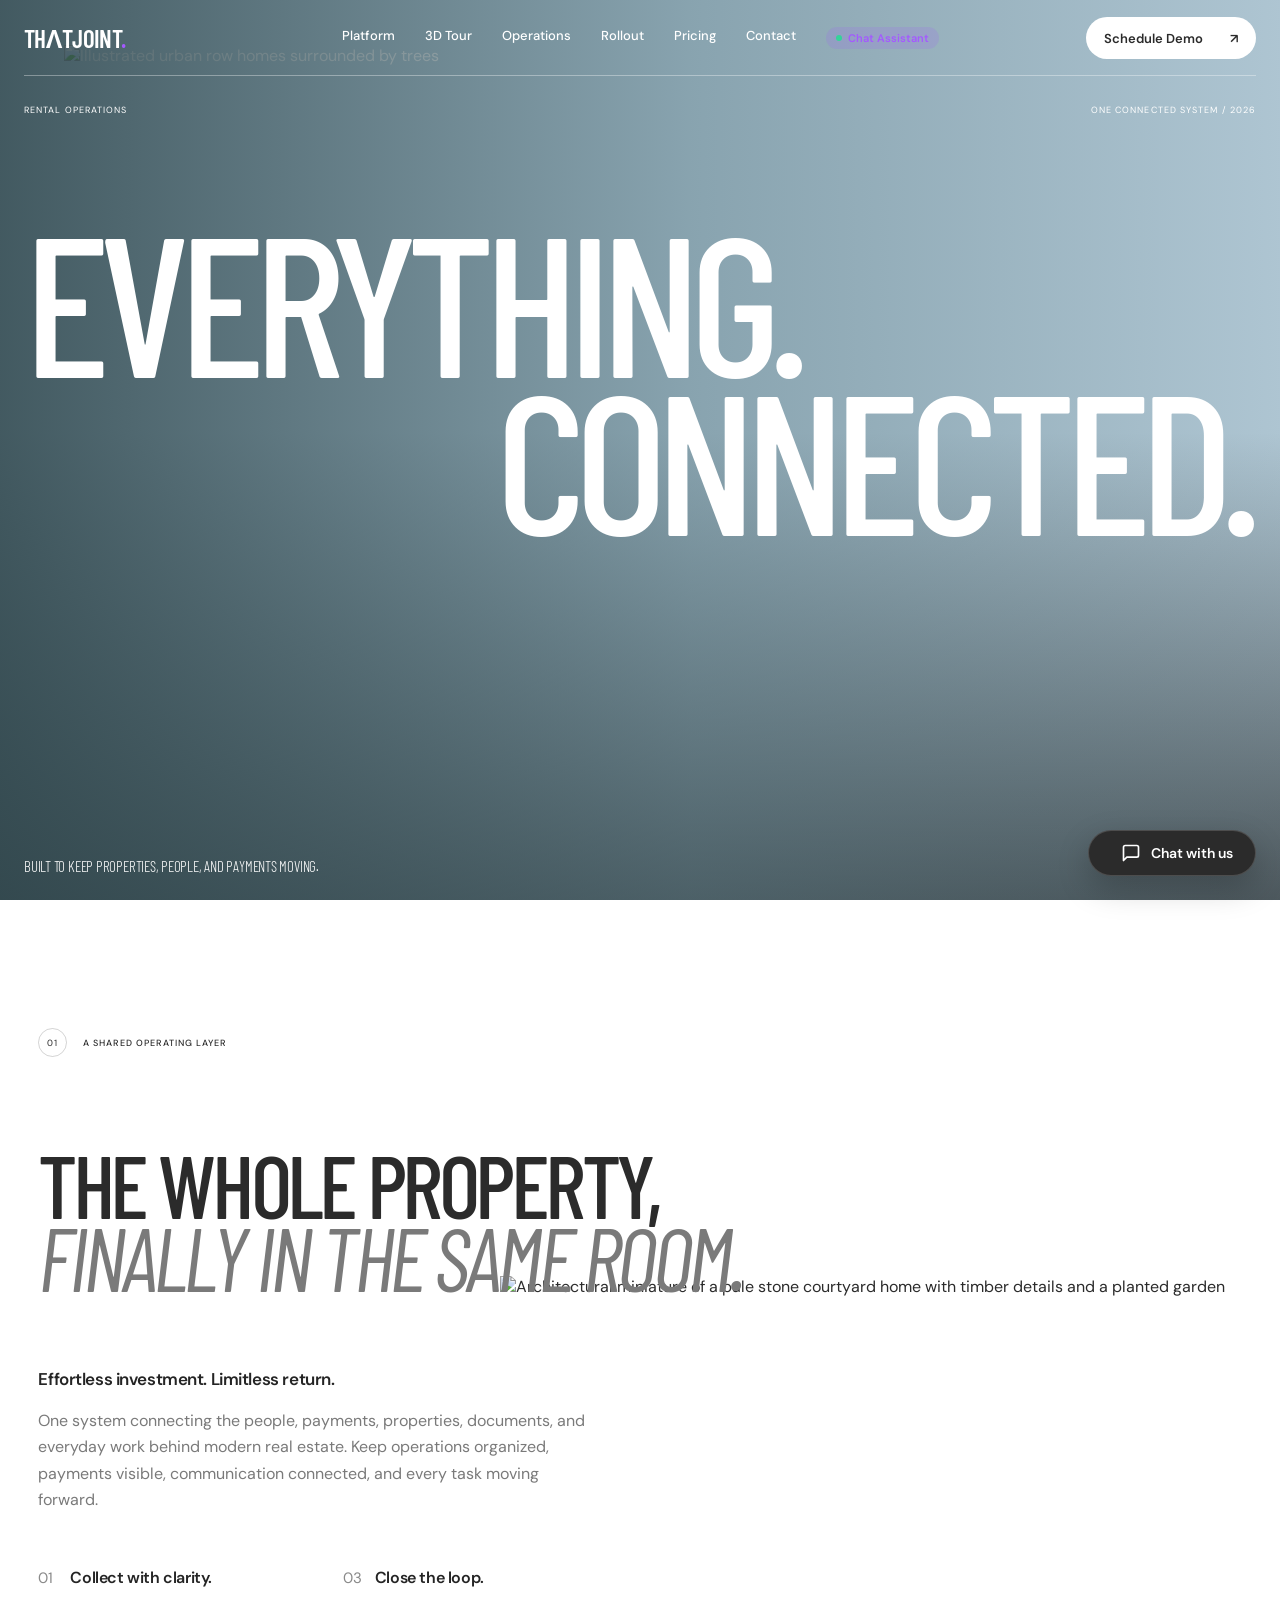
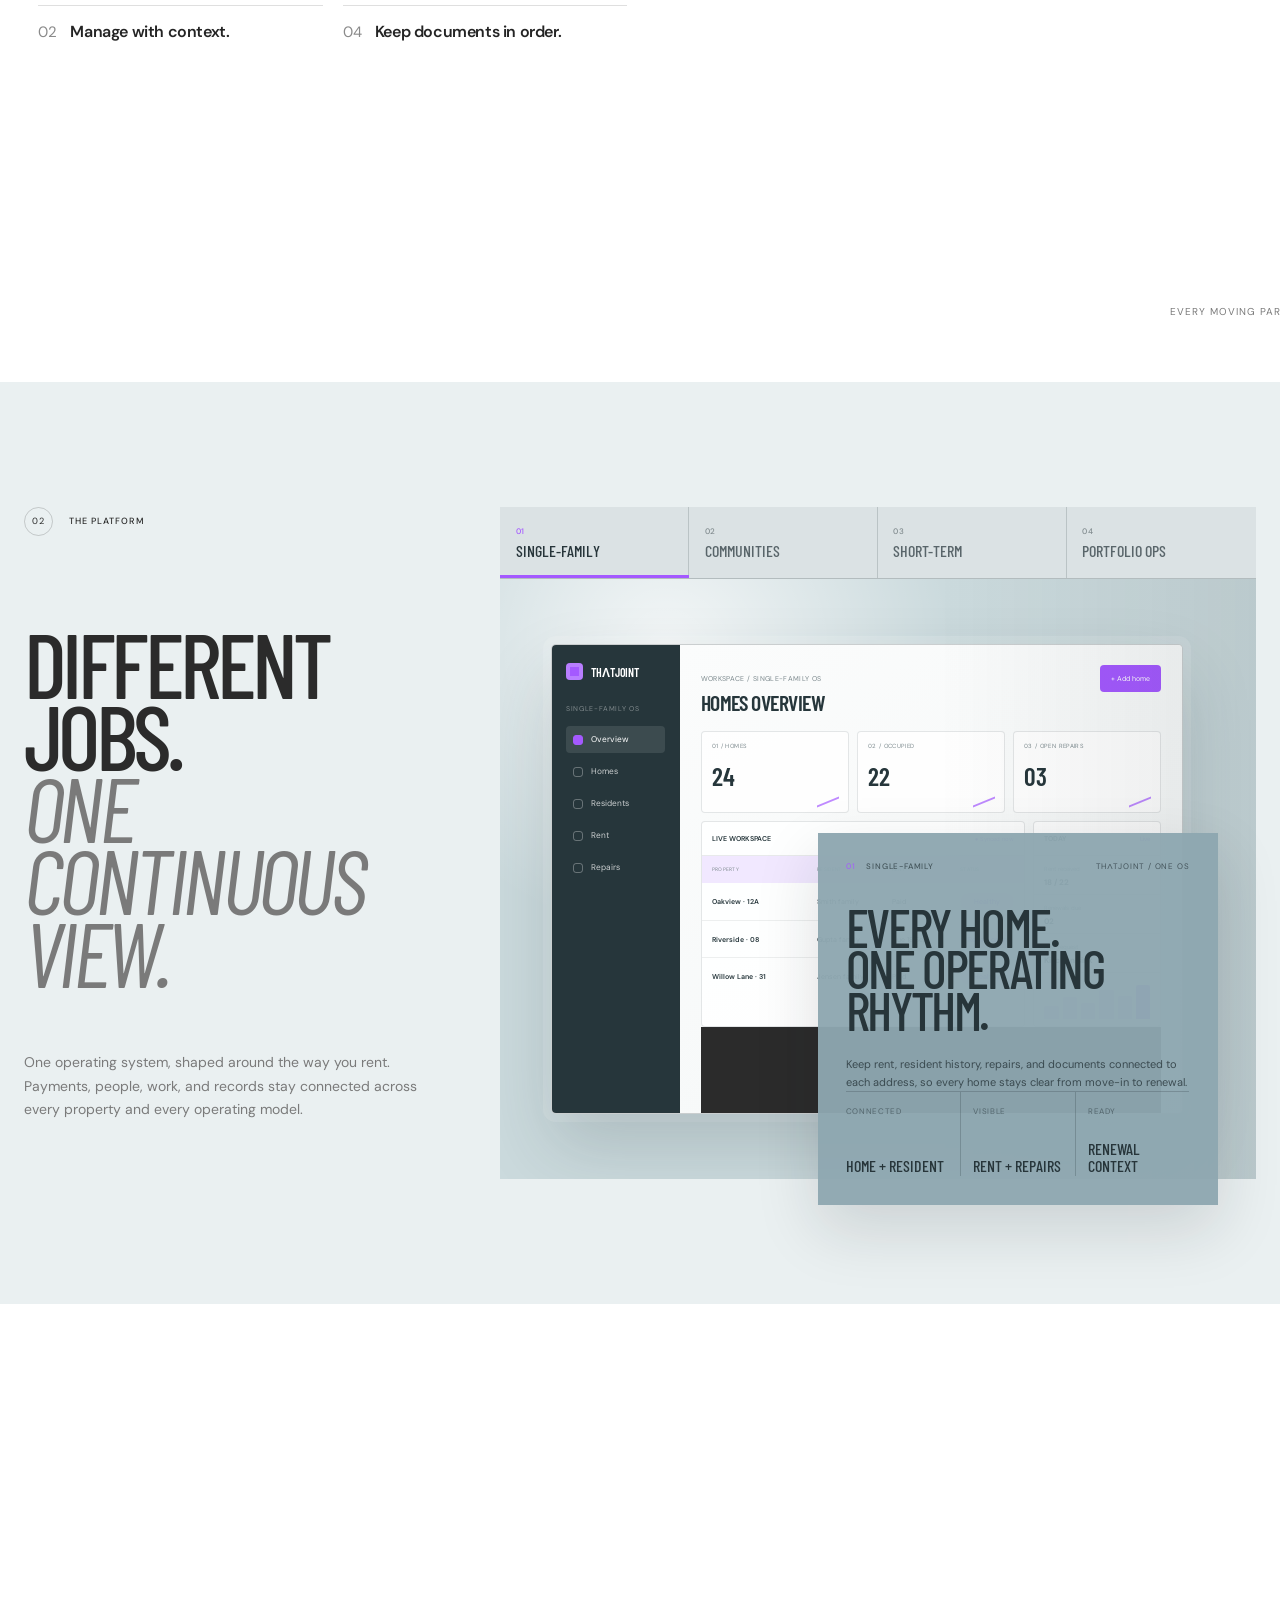
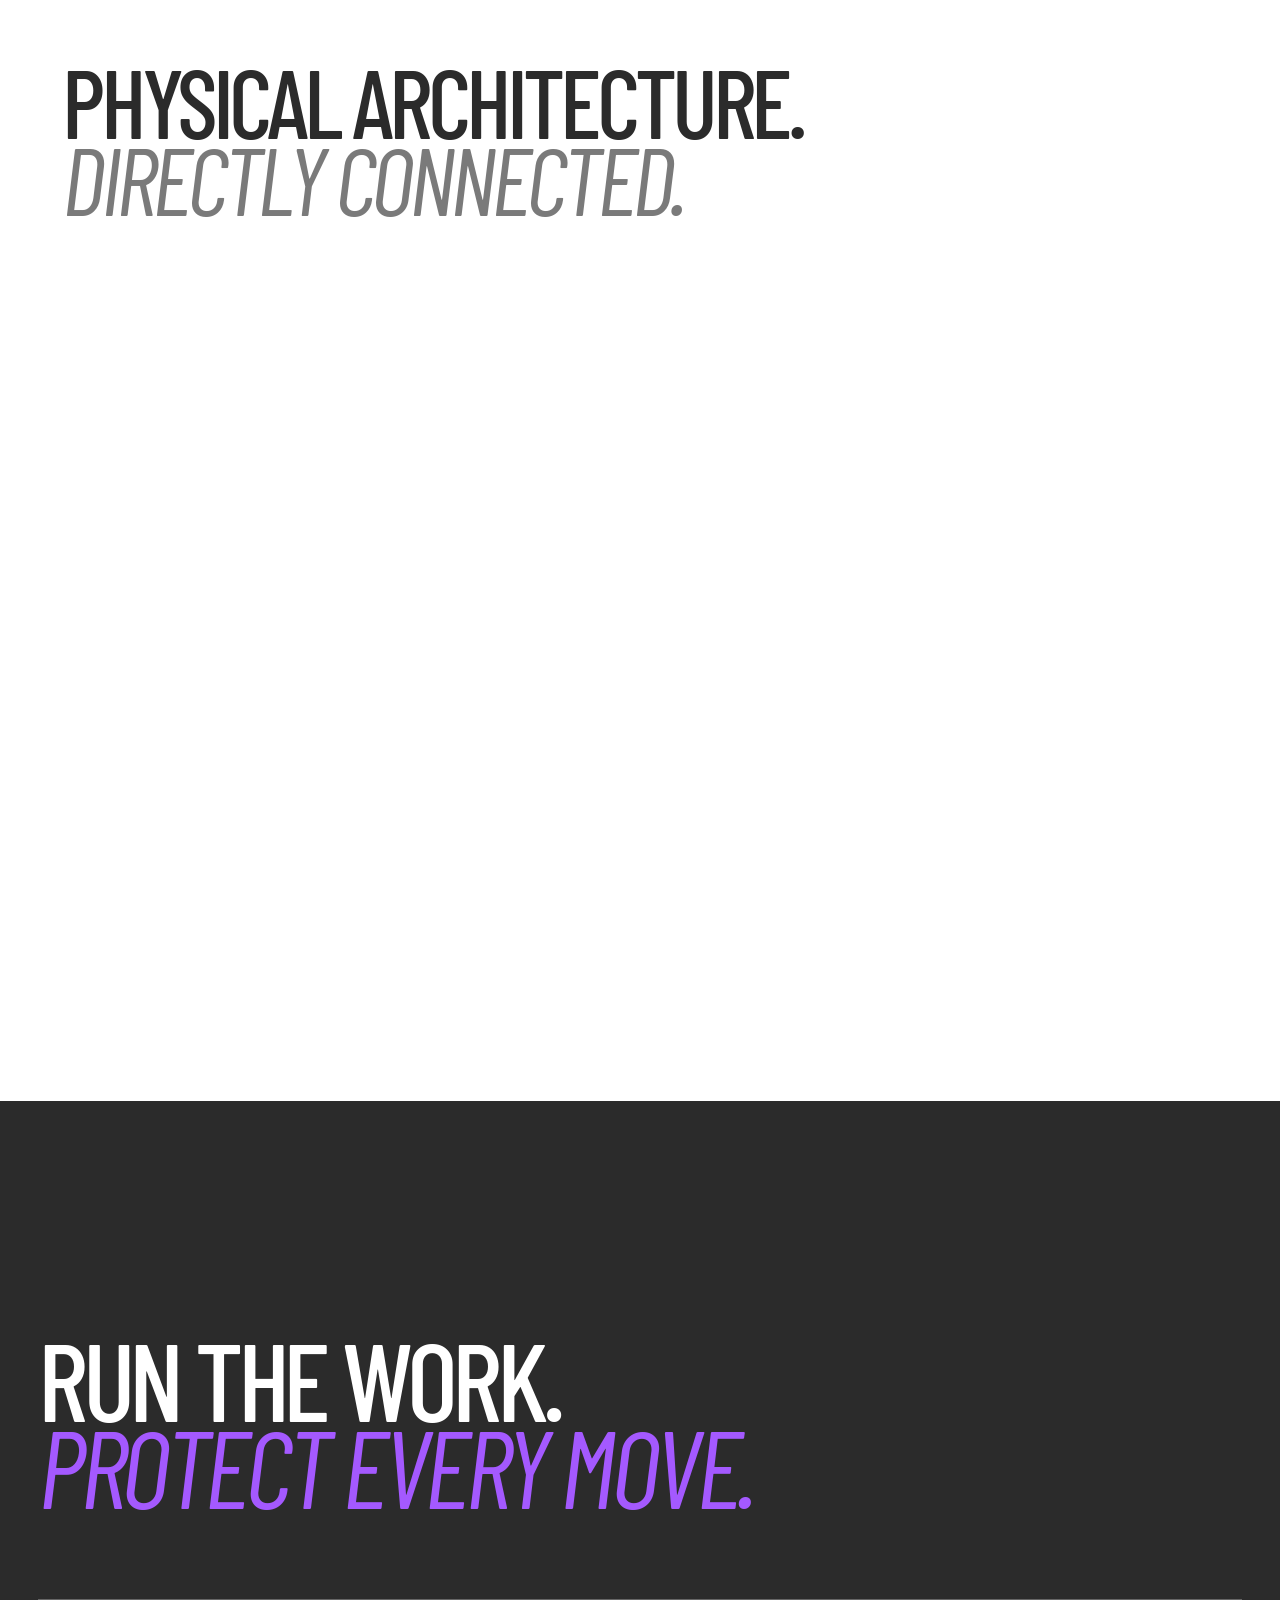
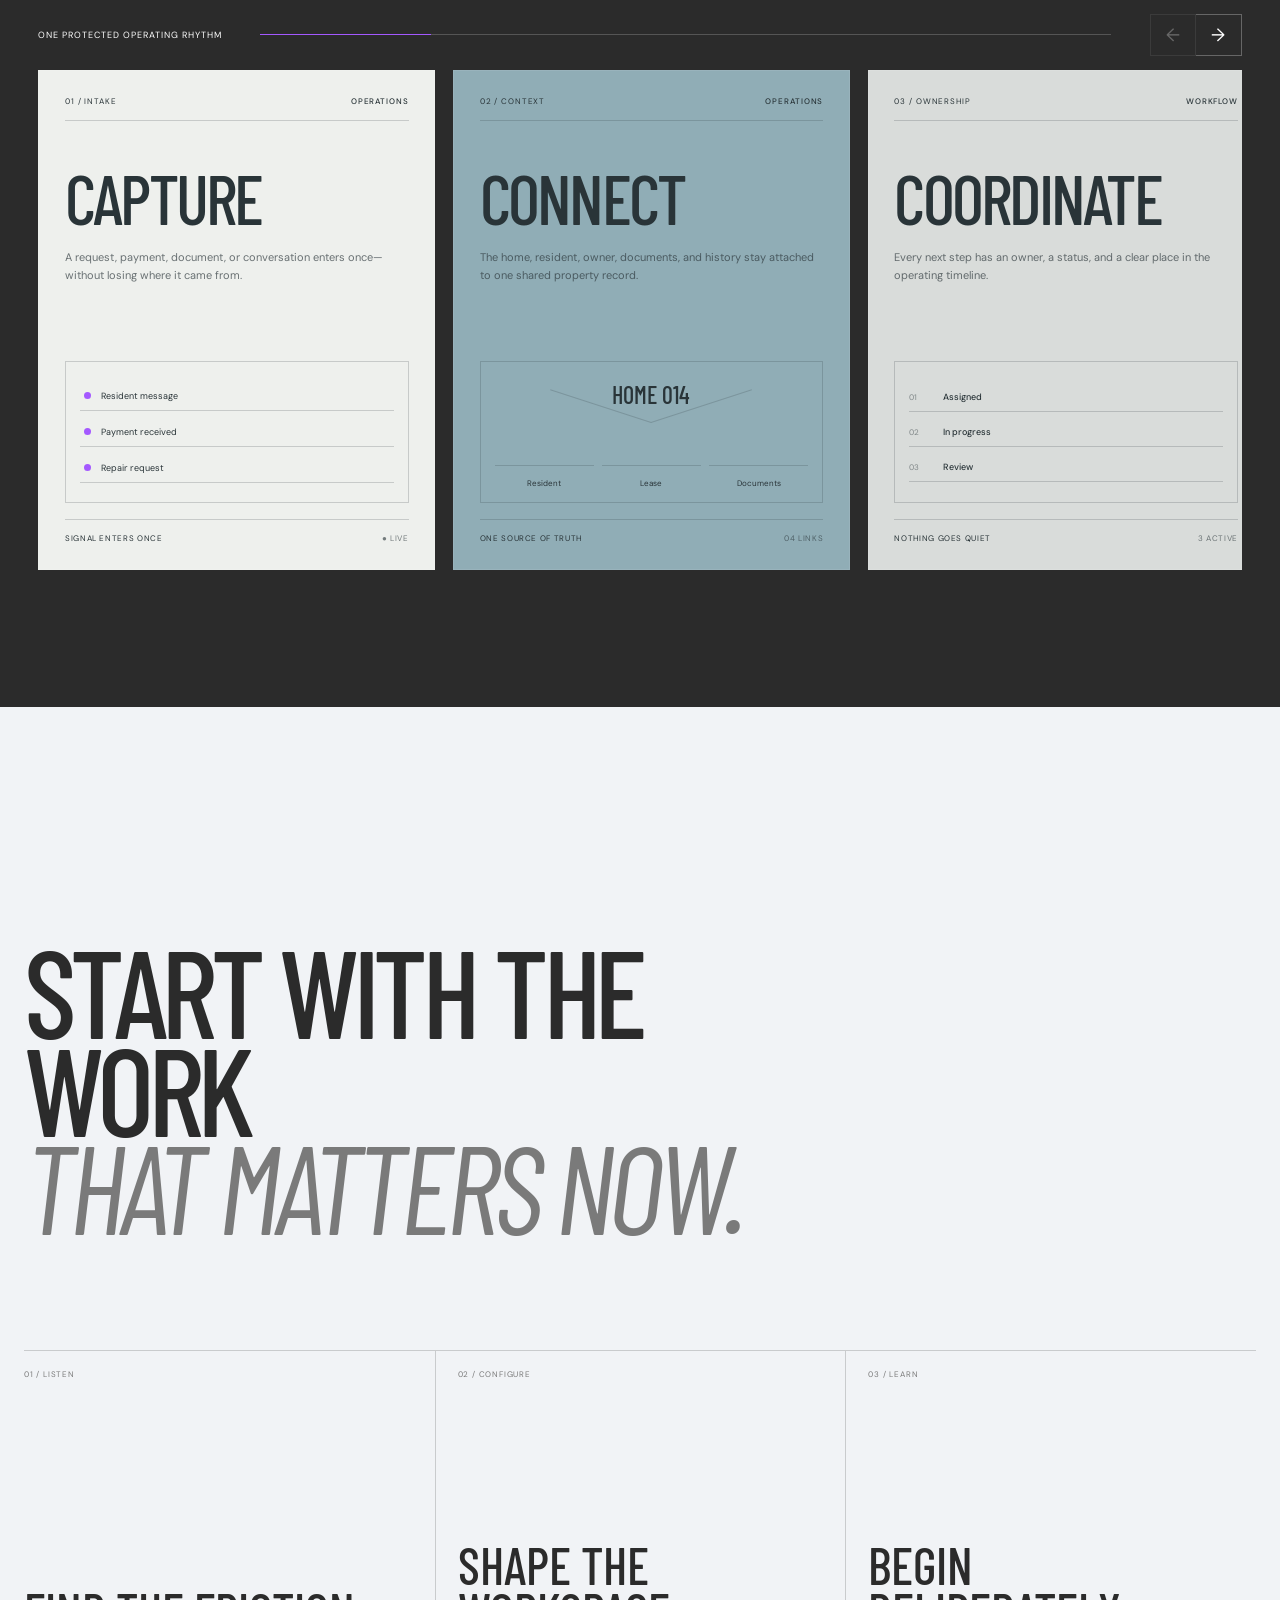
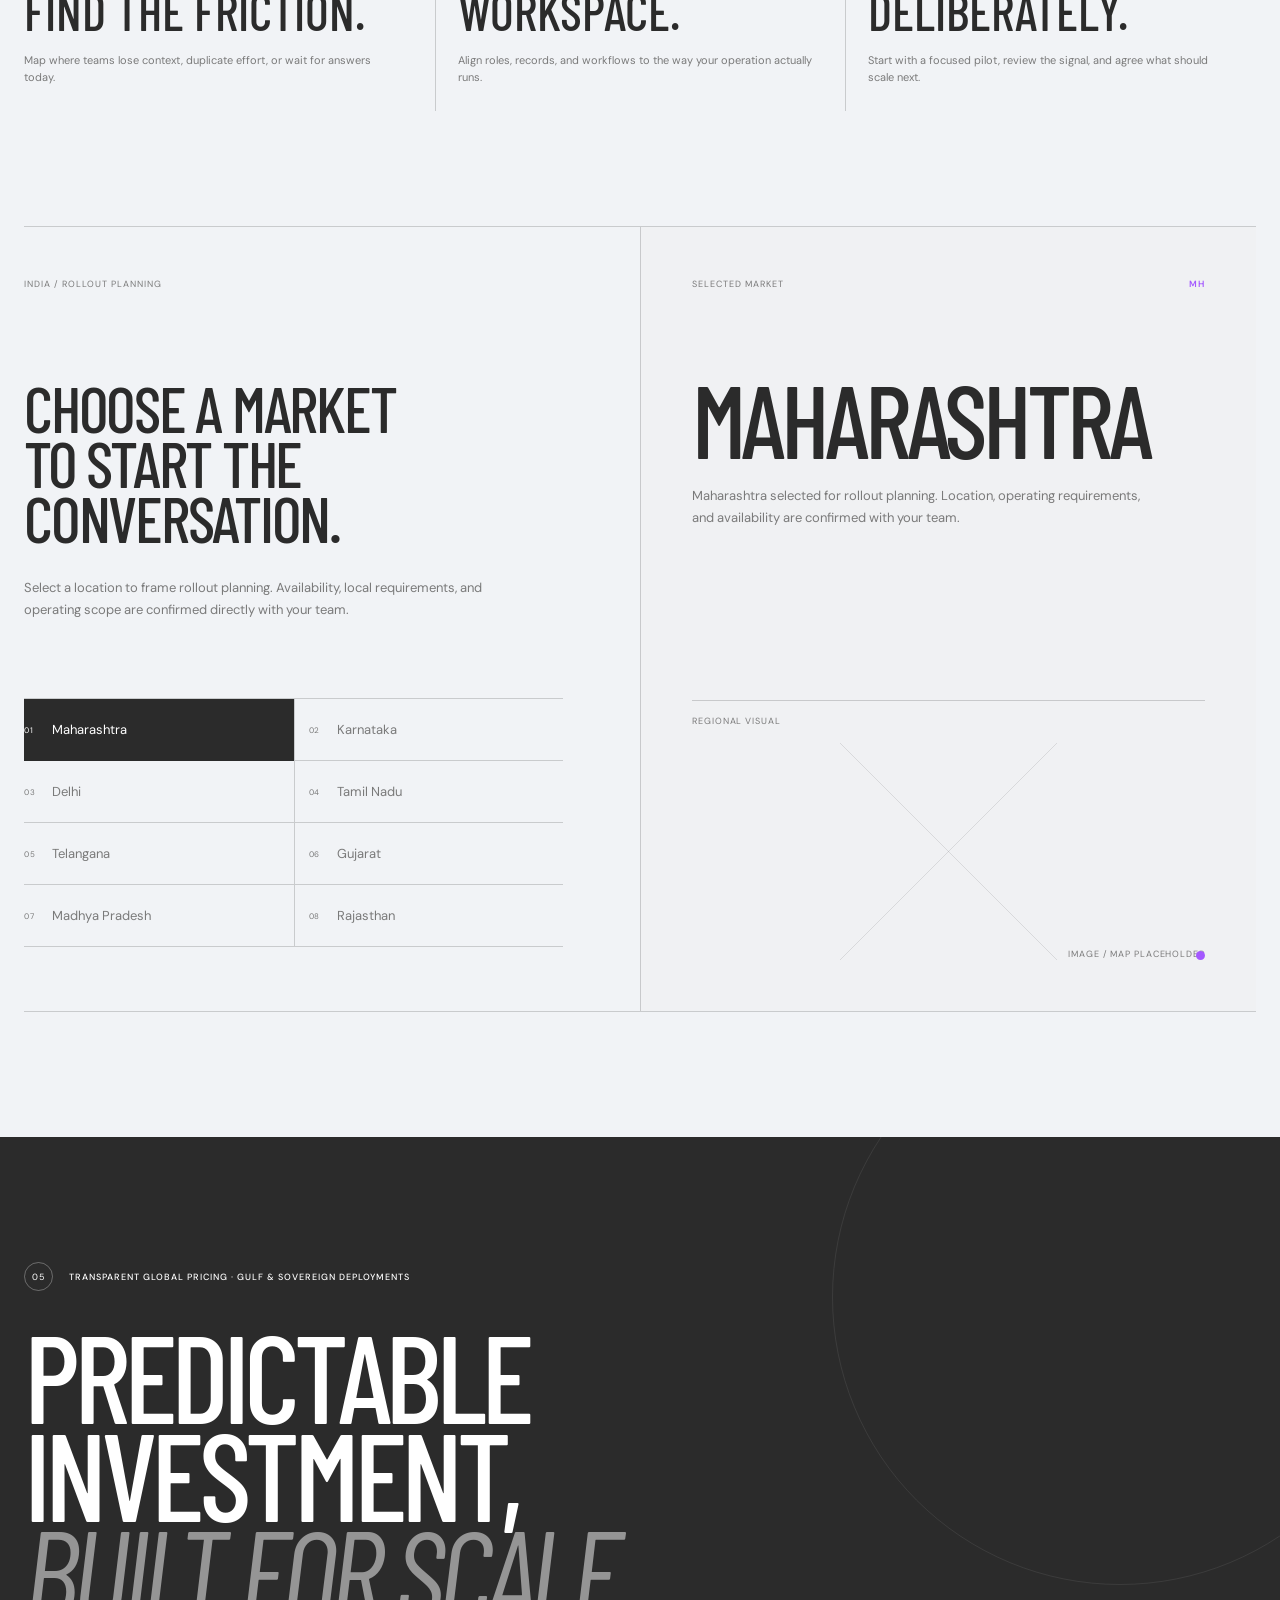
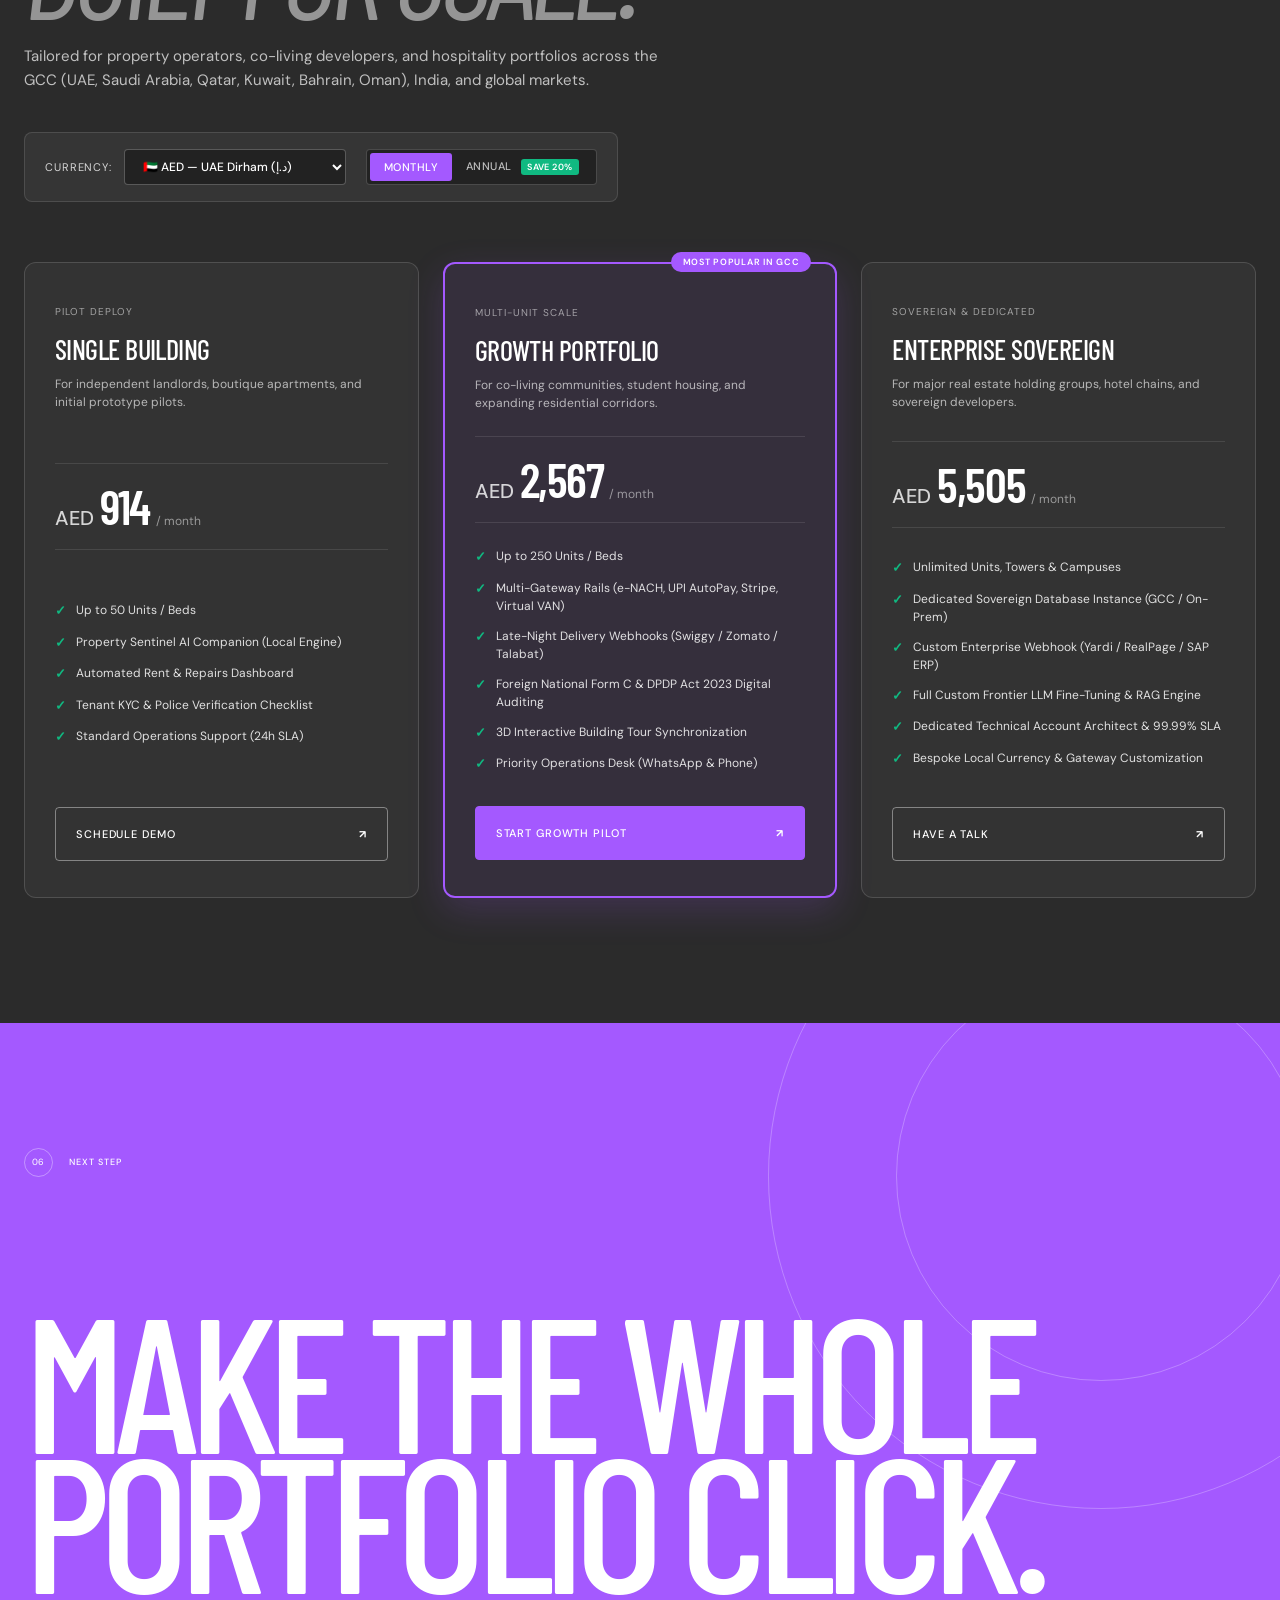
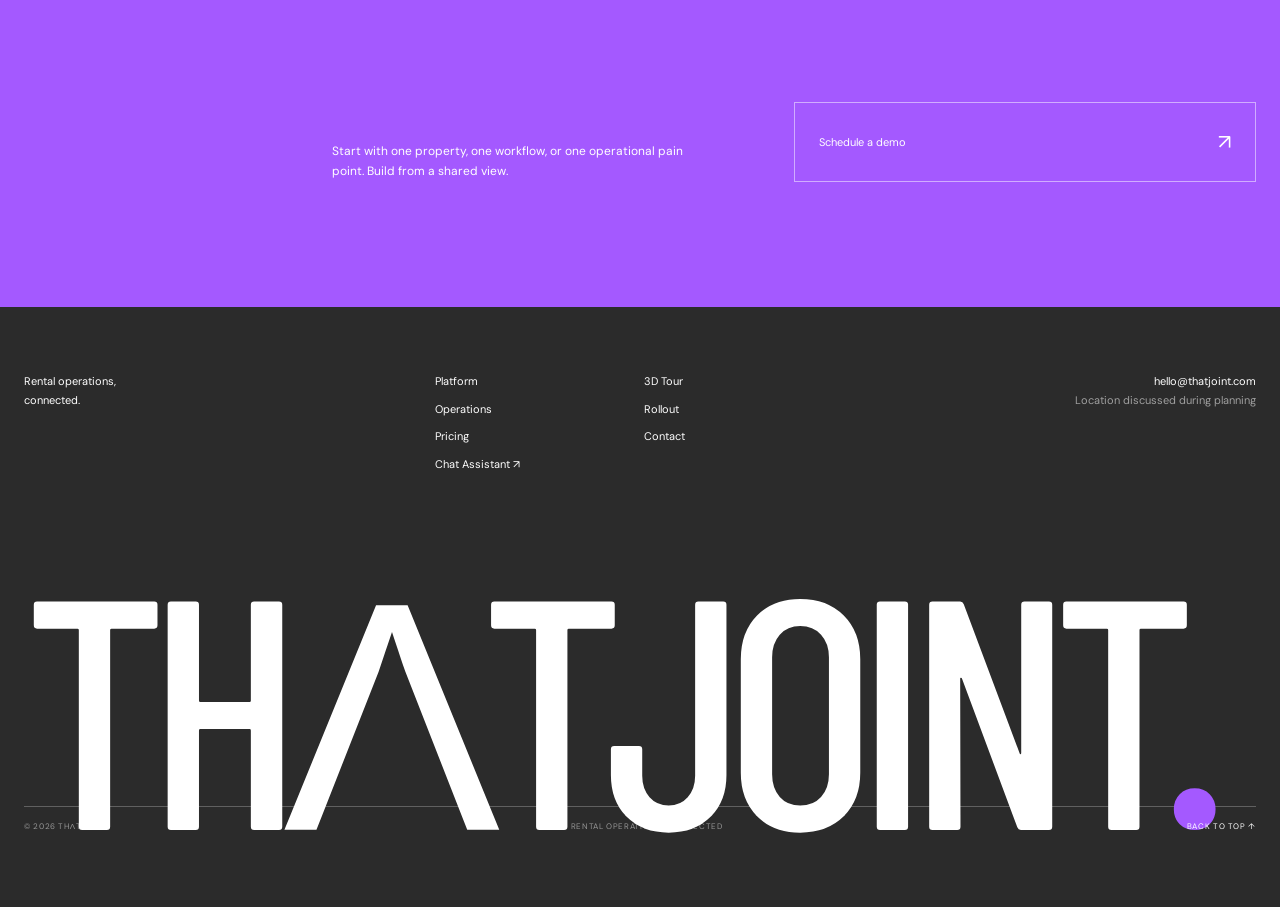
==== commit 2a39bcca: "refactor: remove intelligence section and convert chatbot into modern ThatJoint assistant" ====
--- a/index.html
+++ b/index.html
@@ -22,12 +22,12 @@
 
   <header class="site-header" id="siteHeader">
     <a class="brand" href="#top" aria-label="THATJOINT home">THΛTJOINT<span>.</span></a>
-    <nav class="desktop-nav" aria-label="Main navigation"><a href="#platform">Platform</a><a href="#tour">3D Tour</a><a href="#process">Operations</a><a href="#rollout">Rollout</a><a href="#intelligence">Intelligence</a><a href="#pricing">Pricing</a><a href="chatbot.html" id="navTerminalTrigger" class="nav-terminal-pill" title="Launch Property Sentinel AI [⌘K]"><i></i>Property Sentinel [⌘K]</a></nav>
+    <nav class="desktop-nav" aria-label="Main navigation"><a href="#platform">Platform</a><a href="#tour">3D Tour</a><a href="#process">Operations</a><a href="#rollout">Rollout</a><a href="#pricing">Pricing</a><a href="#contact">Contact</a><a href="chatbot.html" class="nav-terminal-pill" id="navChatTrigger" title="Open ThatJoint Assistant"><i></i>Chat Assistant</a></nav>
     <button class="header-cta open-demo" type="button" data-mode="Schedule Demo">Schedule Demo <span aria-hidden="true">↗</span></button>
     <button class="menu-toggle" id="menuToggle" type="button" aria-controls="mobileMenu" aria-expanded="false" aria-label="Open menu"><i></i><i></i></button>
   </header>
   <aside class="mobile-menu" id="mobileMenu" aria-hidden="true">
-    <nav aria-label="Mobile navigation"><a href="#platform"><span>01</span>Platform</a><a href="#tour"><span>02</span>3D Tour</a><a href="#process"><span>03</span>Operations</a><a href="#rollout"><span>04</span>Rollout</a><a href="#intelligence"><span>05</span>Intelligence</a><a href="#pricing"><span>06</span>Pricing</a><a href="chatbot.html" id="mobileTerminalTrigger"><span>07</span>Property Sentinel [⌘K] ↗</a></nav>
+    <nav aria-label="Mobile navigation"><a href="#platform"><span>01</span>Platform</a><a href="#tour"><span>02</span>3D Tour</a><a href="#process"><span>03</span>Operations</a><a href="#rollout"><span>04</span>Rollout</a><a href="#pricing"><span>05</span>Pricing</a><a href="#contact"><span>06</span>Contact</a><a href="chatbot.html" id="mobileChatTrigger"><span>07</span>Chat Assistant ↗</a></nav>
     <button class="button button-light open-demo" type="button" data-mode="Schedule Demo">Schedule Demo <span aria-hidden="true">↗</span></button><p>One system for the whole property.</p>
   </aside>
 
@@ -159,47 +159,10 @@
       </section>
     </section>
 
-    <section class="intelligence section-pad" id="intelligence" aria-labelledby="intelligence-title">
-      <div class="intelligence-copy">
-        <p class="eyebrow reveal"><span>05</span><b>Connected intelligence</b></p>
-        <div class="intelligence-live-badge reveal" aria-label="Live Intelligence Layer Status">
-          <span class="live-pulse-dot" aria-hidden="true"></span>
-          <strong>INTELLIGENCE ACTIVE</strong>
-          <span>·</span>
-          <span>274 Units Synchronized</span>
-          <span>·</span>
-          <span>Home 014 Live</span>
-        </div>
-        <h2 class="display split-heading" id="intelligence-title">The answer,<br /><em>already in context.</em></h2>
-        <p class="reveal">Daily operations create useful signals. THΛTJOINT keeps those signals close to the records behind them, so teams can review what needs attention without losing the human story.</p>
-        <div style="display: flex; flex-wrap: wrap; gap: 12px; margin-top: 38px;">
-          <button class="button button-purple reveal" id="btnLaunchTerminal" type="button">Ask Property Sentinel [⌘K] <span aria-hidden="true">↗</span></button>
-          <a href="chatbot.html" class="button button-light reveal" style="display:inline-flex; align-items:center; text-decoration:none;">Dedicated Companion View <span aria-hidden="true">↗</span></a>
-          <button class="button button-dark open-demo reveal" type="button">Explore a pilot <span aria-hidden="true">↗</span></button>
-        </div>
-      </div>
-      <div class="intelligence-visual reveal">
-        <figure class="portfolio-stage">
-          <picture>
-            <source type="image/avif" srcset="assets/intelligence-living-portfolio-overlay-768.avif 768w, assets/intelligence-living-portfolio-overlay-1440.avif 1440w" sizes="(max-width: 760px) 100vw, 58vw" />
-            <source type="image/webp" srcset="assets/intelligence-living-portfolio-overlay-768.webp 768w, assets/intelligence-living-portfolio-overlay-1440.webp 1440w" sizes="(max-width: 760px) 100vw, 58vw" />
-            <img class="portfolio-landscape" src="assets/intelligence-living-portfolio-overlay-1440.webp" width="1440" height="960" loading="lazy" decoding="async" alt="Stylized isometric landscape with four property types connected through one shared garden" />
-          </picture>
-          <figcaption><span><i aria-hidden="true"></i>Living portfolio</span><b>04 properties / 01 shared context</b></figcaption>
-          <ol class="portfolio-signals" aria-label="Example connected portfolio signals">
-            <li class="signal-payment" role="button" tabindex="0" title="Click to inspect in Property Sentinel [⌘K]"><span>Rent</span><strong>Payment received</strong><small>Just now</small></li>
-            <li class="signal-repair" role="button" tabindex="0" title="Click to inspect in Property Sentinel [⌘K]"><span>Repair</span><strong>Needs review</strong><small>Home 014</small></li>
-            <li class="signal-renewal" role="button" tabindex="0" title="Click to inspect in Property Sentinel [⌘K]"><span>Lease</span><strong>Renewal approaching</strong><small>In 30 days</small></li>
-          </ol>
-        </figure>
-        <div class="portfolio-context"><span>Click any live signal on the map to inspect in Property Sentinel. Context travels with the work.</span><b id="btnLaunchContext" role="button" tabindex="0" style="cursor:pointer;">Context travels with the work <i aria-hidden="true">→</i></b></div>
-      </div>
-    </section>
-
     <!-- Pricing & Sovereign Currency Deployment (Gulf & Global Focus) -->
     <section class="pricing section-pad" id="pricing" aria-labelledby="pricing-title">
       <div class="pricing-head reveal">
-        <p class="eyebrow"><span>06</span><b>Transparent Global Pricing · Gulf & Sovereign Deployments</b></p>
+        <p class="eyebrow"><span>05</span><b>Transparent Global Pricing · Gulf & Sovereign Deployments</b></p>
         <h2 class="display split-heading" id="pricing-title">Predictable investment,<br /><em>built for scale.</em></h2>
         <p class="pricing-lede">Tailored for property operators, co-living developers, and hospitality portfolios across the GCC (UAE, Saudi Arabia, Qatar, Kuwait, Bahrain, Oman), India, and global markets.</p>
         
@@ -306,10 +269,10 @@
       </div>
     </section>
 
-    <section class="contact section-pad" id="contact" aria-labelledby="contact-title"><p class="eyebrow eyebrow-light reveal"><span>07</span><b>Next step</b></p><h2 class="split-heading" id="contact-title">Make the whole<br />portfolio click.</h2><div class="contact-foot reveal"><p>Start with one property, one workflow, or one operational pain point. Build from a shared view.</p><button class="contact-button open-demo" type="button" data-mode="Schedule Demo"><span>Schedule a demo</span><b aria-hidden="true">↗</b></button></div></section>
+    <section class="contact section-pad" id="contact" aria-labelledby="contact-title"><p class="eyebrow eyebrow-light reveal"><span>06</span><b>Next step</b></p><h2 class="split-heading" id="contact-title">Make the whole<br />portfolio click.</h2><div class="contact-foot reveal"><p>Start with one property, one workflow, or one operational pain point. Build from a shared view.</p><button class="contact-button open-demo" type="button" data-mode="Schedule Demo"><span>Schedule a demo</span><b aria-hidden="true">↗</b></button></div></section>
   </main>
 
-  <footer><div class="footer-grid"><p>Rental operations,<br />connected.</p><nav aria-label="Footer navigation"><a href="#platform">Platform</a><a href="#tour">3D Tour</a><a href="#process">Operations</a><a href="#rollout">Rollout</a><a href="#intelligence">Intelligence</a><a href="#pricing">Pricing</a><a href="chatbot.html">Property Sentinel AI ↗</a></nav><p><a href="mailto:hello@thatjoint.com">hello@thatjoint.com</a><br />Location discussed during planning</p></div><p class="footer-wordmark" aria-label="THATJOINT">THΛTJOINT<span>.</span></p><div class="footer-bottom"><span>© 2026 THΛTJOINT</span><span>Rental operations, connected</span><a href="#top">Back to top ↑</a></div></footer>
+  <footer><div class="footer-grid"><p>Rental operations,<br />connected.</p><nav aria-label="Footer navigation"><a href="#platform">Platform</a><a href="#tour">3D Tour</a><a href="#process">Operations</a><a href="#rollout">Rollout</a><a href="#pricing">Pricing</a><a href="#contact">Contact</a><a href="chatbot.html">Chat Assistant ↗</a></nav><p><a href="mailto:hello@thatjoint.com">hello@thatjoint.com</a><br />Location discussed during planning</p></div><p class="footer-wordmark" aria-label="THATJOINT">THΛTJOINT<span>.</span></p><div class="footer-bottom"><span>© 2026 THΛTJOINT</span><span>Rental operations, connected</span><a href="#top">Back to top ↑</a></div></footer>
 
   <dialog id="demoDialog" aria-labelledby="dialogTitle" aria-describedby="dialogDescription">
     <form method="dialog" id="demoForm">
@@ -372,6 +335,16 @@
     </form>
   </dialog>
   <div class="toast" id="toast" role="status" aria-live="polite">Your Request is processed , Thanks for interest!</div>
+
+  <!-- Floating ThatJoint Assistant Button -->
+  <button type="button" class="tj-chat-floating-btn" id="tjFloatingChatBtn" aria-label="Open Chat Assistant" title="Chat with ThatJoint Assistant">
+    <span class="tj-chat-btn-pulse" aria-hidden="true"></span>
+    <svg width="20" height="20" viewBox="0 0 24 24" fill="none" stroke="currentColor" stroke-width="2" stroke-linecap="round" stroke-linejoin="round">
+      <path d="M21 15a2 2 0 0 1-2 2H7l-4 4V5a2 2 0 0 1 2-2h14a2 2 0 0 1 2 2z"></path>
+    </svg>
+    <span>Chat with us</span>
+  </button>
+
   <div id="terminalDrawerRoot"></div>
   <script src="assets/vendor/three.min.js" defer></script>
   <script src="assets/vendor/OrbitControls.js" defer></script>
--- a/chatbot.css
+++ b/chatbot.css
@@ -1,1985 +1,700 @@
 /* ==========================================================================
-   THATJOINT / PROPERTY SENTINEL AI COMPANION STYLESHEET
-   Aesthetic: Architectural Editorial Minimalism matched to THATJOINT GitHub Pages
-   Design Tokens:
-     --charcoal: #2B2B2B, --grey: #7A7A7A, --purple: #A459FF,
-     --fog: #F1F3F6, --blue: #7EA2AD, --mint: #CFEDD9, --white: #FFFFFF,
-     --line: rgba(43, 43, 43, 0.16)
-   Typography:
-     --display: "Barlow Condensed", "Arial Narrow", sans-serif
-     --body: "DM Sans", Arial, sans-serif
+   THATJOINT / OPERATIONS & CO-LIVING CHATBOT ASSISTANT
+   Clean, modern, responsive SaaS conversational assistant stylesheet
    ========================================================================== */
 
 :root {
-  --tj-charcoal: #2B2B2B;
-  --tj-charcoal-deep: #1E2325;
-  --tj-grey: #7A7A7A;
-  --tj-purple: #A459FF;
-  --tj-purple-tint: #F1E8FF;
-  --tj-purple-glow: rgba(164, 89, 255, 0.22);
-  --tj-fog: #F1F3F6;
-  --tj-blue: #7EA2AD;
-  --tj-mint: #CFEDD9;
-  --tj-mint-dark: #1E6B52;
-  --tj-white: #FFFFFF;
-  --tj-line: rgba(43, 43, 43, 0.16);
-  --tj-line-subtle: rgba(43, 43, 43, 0.08);
-  --tj-line-strong: rgba(43, 43, 43, 0.28);
-  --tj-surface: #FFFFFF;
-  --tj-surface-alt: #F8FAFA;
-  --tj-stone: #EDEBE4;
-  --tj-display: "Barlow Condensed", "Arial Narrow", sans-serif;
-  --tj-body: "DM Sans", Arial, sans-serif;
-}
-
-/* ------------------------------------------------------------------ *
- *  Main Companion Workspace & Presentation                           *
- * ------------------------------------------------------------------ */
+  --tj-chat-font: "DM Sans", -apple-system, BlinkMacSystemFont, "Segoe UI", Roboto, sans-serif;
+  --tj-chat-purple: #A459FF;
+  --tj-chat-purple-dark: #8F3BFF;
+  --tj-chat-purple-light: rgba(164, 89, 255, 0.1);
+  --tj-chat-charcoal: #2B2B2B;
+  --tj-chat-grey-bg: #FAFBFD;
+  --tj-chat-border: #E5E7EB;
+  --tj-chat-text: #1F2937;
+  --tj-chat-text-muted: #6B7280;
+  --tj-chat-green: #10B981;
+}
+
+/* --------------------------------------------------------------------------
+   Floating Launcher Button (Bottom Right)
+   -------------------------------------------------------------------------- */
+.tj-chat-floating-btn {
+  position: fixed;
+  right: 24px;
+  bottom: 24px;
+  z-index: 9998;
+  display: inline-flex;
+  align-items: center;
+  gap: 10px;
+  padding: 12px 22px;
+  border-radius: 999px;
+  background: var(--tj-chat-charcoal);
+  color: #FFFFFF;
+  border: 1px solid rgba(255, 255, 255, 0.16);
+  box-shadow: 0 12px 32px rgba(0, 0, 0, 0.22);
+  font-family: var(--tj-chat-font);
+  font-size: 14px;
+  font-weight: 600;
+  cursor: pointer;
+  transition: all 0.25s cubic-bezier(0.16, 1, 0.3, 1);
+  user-select: none;
+  -webkit-user-select: none;
+}
+
+.tj-chat-floating-btn:hover {
+  background: #1A1A1A;
+  transform: translateY(-2px);
+  box-shadow: 0 16px 40px rgba(0, 0, 0, 0.28);
+}
+
+.tj-chat-floating-btn:active {
+  transform: translateY(0);
+}
+
+.tj-chat-icon {
+  font-size: 16px;
+  line-height: 1;
+}
+
+.tj-chat-label {
+  letter-spacing: 0.01em;
+}
+
+.tj-chat-badge-pulse {
+  width: 8px;
+  height: 8px;
+  border-radius: 50%;
+  background: var(--tj-chat-green);
+  box-shadow: 0 0 0 2px rgba(16, 185, 129, 0.35);
+  animation: tjPulseGreen 2s infinite;
+}
+
+@keyframes tjPulseGreen {
+  0% { box-shadow: 0 0 0 0 rgba(16, 185, 129, 0.6); }
+  70% { box-shadow: 0 0 0 7px rgba(16, 185, 129, 0); }
+  100% { box-shadow: 0 0 0 0 rgba(16, 185, 129, 0); }
+}
+
+/* --------------------------------------------------------------------------
+   Container & Drawer Layout
+   -------------------------------------------------------------------------- */
 .tj-companion-container {
   display: flex;
   flex-direction: column;
-  height: 100%;
-  min-height: 640px;
-  max-height: 940px;
-  background: var(--tj-fog);
-  color: var(--tj-charcoal);
-  border: 1px solid var(--tj-line);
-  border-radius: 6px;
+  box-sizing: border-box;
+  font-family: var(--tj-chat-font);
+  background: #FFFFFF;
+  color: var(--tj-chat-text);
   overflow: hidden;
-  box-shadow: 0 32px 70px rgba(31, 49, 54, 0.12), 0 0 0 1px var(--tj-line-subtle);
-  font-family: var(--tj-body);
   position: relative;
-  -webkit-font-smoothing: antialiased;
-}
-
-/* Drawer overlay presentation (when toggled via [⌘K] from index.html) */
+}
+
+.tj-companion-container * {
+  box-sizing: border-box;
+}
+
+/* Floating Drawer Mode */
 .tj-companion-drawer {
   position: fixed;
-  z-index: 250;
-  top: 0;
-  right: 0;
-  bottom: 0;
-  width: min(1040px, 95vw);
-  max-height: 100vh;
-  border-radius: 0;
-  border-left: 1px solid var(--tj-line-strong);
-  border-top: 0;
-  border-right: 0;
-  border-bottom: 0;
-  box-shadow: -24px 0 80px rgba(31, 49, 54, 0.2);
-  transform: translateX(101%);
-  transition: transform 0.45s cubic-bezier(0.22, 1, 0.36, 1), visibility 0s 0.45s;
-  visibility: hidden;
+  right: 24px;
+  bottom: 86px;
+  width: min(440px, calc(100vw - 32px));
+  height: min(620px, calc(100vh - 120px));
+  z-index: 9999;
+  border-radius: 20px;
+  border: 1px solid rgba(0, 0, 0, 0.08);
+  box-shadow: 0 20px 56px rgba(0, 0, 0, 0.2), 0 4px 16px rgba(0, 0, 0, 0.06);
+  opacity: 0;
+  pointer-events: none;
+  transform: translateY(16px) scale(0.97);
+  transition: opacity 0.22s cubic-bezier(0.16, 1, 0.3, 1), transform 0.22s cubic-bezier(0.16, 1, 0.3, 1);
 }
 
 .tj-companion-drawer.is-open {
-  transform: translateX(0);
-  visibility: visible;
-  transition-delay: 0s;
-}
-
+  opacity: 1;
+  pointer-events: auto;
+  transform: translateY(0) scale(1);
+}
+
+/* Optional mobile backdrop */
 .tj-companion-backdrop {
+  display: none;
   position: fixed;
   inset: 0;
-  z-index: 240;
-  background: rgba(43, 43, 43, 0.5);
-  backdrop-filter: blur(8px);
-  -webkit-backdrop-filter: blur(8px);
-  opacity: 0;
-  visibility: hidden;
-  transition: opacity 0.35s ease, visibility 0s 0.35s;
-}
-
-.tj-companion-backdrop.is-active {
-  opacity: 1;
-  visibility: visible;
-  transition-delay: 0s;
-}
-
-/* ------------------------------------------------------------------ *
- *  Companion Page Intro (Matches THATJOINT Editorial Story Sections)  *
- * ------------------------------------------------------------------ */
-.companion-hero-intro {
-  margin-bottom: 24px;
-}
-
-.companion-hero-intro .eyebrow {
-  display: flex;
-  align-items: center;
-  gap: 16px;
-  font-size: 9px;
-  letter-spacing: 0.11em;
-  text-transform: uppercase;
-  color: var(--tj-charcoal);
-  margin-bottom: 12px;
-}
-
-.companion-hero-intro .eyebrow span {
-  width: 29px;
-  height: 29px;
-  display: grid;
-  place-items: center;
-  border: 1px solid var(--tj-line);
+  background: rgba(0, 0, 0, 0.35);
+  z-index: 9997;
+  backdrop-filter: blur(2px);
+  -webkit-backdrop-filter: blur(2px);
+}
+
+@media (max-width: 600px) {
+  .tj-companion-drawer {
+    right: 12px;
+    left: 12px;
+    bottom: 80px;
+    width: auto;
+    height: min(580px, calc(100vh - 100px));
+    border-radius: 16px;
+  }
+}
+
+/* --------------------------------------------------------------------------
+   Chat Header
+   -------------------------------------------------------------------------- */
+.tj-sentinel-header {
+  display: flex;
+  flex-direction: column;
+  background: #FFFFFF;
+  border-bottom: 1px solid var(--tj-chat-border);
+  padding: 14px 18px;
+  flex-shrink: 0;
+}
+
+.tj-sentinel-topline {
+  display: flex;
+  justify-content: space-between;
+  align-items: center;
+  gap: 12px;
+}
+
+.tj-sentinel-profile {
+  display: flex;
+  align-items: center;
+  gap: 12px;
+}
+
+.tj-assistant-avatar {
+  width: 40px;
+  height: 40px;
   border-radius: 50%;
-  font-weight: 500;
-  background: var(--tj-white);
-}
-
-.companion-hero-intro .eyebrow b {
-  font-weight: 500;
-}
-
-.companion-display-title {
-  margin: 0 0 10px 0;
-  font-family: var(--tj-display);
-  font-size: clamp(40px, 4.2vw, 68px);
-  font-weight: 500;
-  line-height: 0.82;
-  letter-spacing: -0.045em;
-  text-transform: uppercase;
-  color: var(--tj-charcoal);
-}
-
-.companion-display-title em {
-  color: var(--tj-grey);
-  font-style: italic;
-}
-
-.companion-intro-copy {
-  margin: 0;
-  max-width: 580px;
-  color: var(--tj-grey);
-  font-size: 13px;
-  line-height: 1.65;
-}
-
-.companion-intro-copy strong {
-  color: var(--tj-charcoal);
-}
-
-/* ------------------------------------------------------------------ *
- *  Header & Mascot Hero Card                                          *
- * ------------------------------------------------------------------ */
-.tj-sentinel-header {
-  background: var(--tj-white);
-  border-bottom: 1px solid var(--tj-line);
-  padding: 16px 22px;
-  display: flex;
-  flex-direction: column;
-  gap: 12px;
+  background: linear-gradient(135deg, var(--tj-chat-purple), var(--tj-chat-purple-dark));
+  color: #FFFFFF;
+  display: flex;
+  align-items: center;
+  justify-content: center;
+  font-weight: 700;
+  font-size: 14px;
+  letter-spacing: -0.02em;
+  position: relative;
   flex-shrink: 0;
-  position: relative;
-  z-index: 10;
-}
-
-.tj-sentinel-topline {
-  display: flex;
-  align-items: center;
-  justify-content: space-between;
-  gap: 16px;
-}
-
-.tj-sentinel-profile {
-  display: flex;
-  align-items: center;
-  gap: 16px;
-}
-
-/* ------------------------------------------------------------------ *
- *  Architectural Vector Mascot & Reactive SVG States                 *
- * ------------------------------------------------------------------ */
-.tj-mascot-wrapper {
-  position: relative;
-  width: 68px;
-  height: 68px;
-  flex-shrink: 0;
-  border-radius: 50%;
-  background: radial-gradient(circle at 40% 35%, #FFFFFF 0%, #EDEBE4 100%);
-  border: 1.5px solid var(--tj-line);
-  box-shadow: 0 4px 16px rgba(43, 43, 43, 0.08);
-  display: grid;
-  place-items: center;
-  overflow: visible;
-  transition: border-color 0.25s ease, box-shadow 0.25s ease, transform 0.2s ease;
-  cursor: pointer;
-}
-
-.tj-mascot-wrapper:hover {
-  border-color: var(--tj-purple);
-  box-shadow: 0 6px 20px rgba(164, 89, 255, 0.2);
-  transform: translateY(-1px);
-}
-
-.tj-mascot-svg {
-  width: 58px;
-  height: 58px;
-  display: block;
-  overflow: visible;
-}
-
-/* Voice Waveform Rings (Listening State) */
-.tj-mascot-voice-rings {
-  position: absolute;
-  inset: -8px;
-  border-radius: 50%;
-  pointer-events: none;
-  opacity: 0;
-  transition: opacity 0.3s ease;
-}
-
-.tj-mascot-wrapper[data-state="listening"] .tj-mascot-voice-rings {
-  opacity: 1;
-}
-
-.tj-mascot-voice-rings::before,
-.tj-mascot-voice-rings::after {
-  content: "";
-  position: absolute;
-  inset: 0;
-  border-radius: 50%;
-  border: 1.5px solid var(--tj-purple);
-  animation: voiceWavePulse 1.8s cubic-bezier(0.2, 0.8, 0.2, 1) infinite;
-}
-
-.tj-mascot-voice-rings::after {
-  animation-delay: 0.75s;
-}
-
-@keyframes voiceWavePulse {
-  0% { transform: scale(0.92); opacity: 0.95; }
-  100% { transform: scale(1.48); opacity: 0; }
-}
-
-/* Rotating Thinking Halo (Thinking State) */
-.tj-mascot-thinking-halo {
-  position: absolute;
-  inset: -7px;
-  border-radius: 50%;
-  border: 1.5px dashed rgba(164, 89, 255, 0.65);
-  box-shadow: 0 0 14px rgba(164, 89, 255, 0.25);
-  pointer-events: none;
-  opacity: 0;
-  transition: opacity 0.3s ease;
-}
-
-.tj-mascot-wrapper[data-state="thinking"] .tj-mascot-thinking-halo {
-  opacity: 1;
-  animation: haloSpin 3.5s linear infinite;
-}
-
-@keyframes haloSpin {
-  from { transform: rotate(0deg); }
-  to { transform: rotate(360deg); }
-}
-
-/* data-state="idle": Subtle Breathing and Ear Flick */
-.tj-mascot-wrapper[data-state="idle"] .mascot-head {
-  animation: mascotBreathe 4s ease-in-out infinite alternate;
-  transform-origin: 32px 32px;
-}
-
-@keyframes mascotBreathe {
-  0% { transform: translateY(0) scale(1); }
-  100% { transform: translateY(-1.5px) scale(1.018); }
-}
-
-.tj-mascot-wrapper[data-state="idle"] .mascot-ear-left {
-  animation: earFlickLeft 5.5s ease-in-out infinite;
-  transform-origin: 20px 24px;
-}
-
-.tj-mascot-wrapper[data-state="idle"] .mascot-ear-right {
-  animation: earFlickRight 6.8s ease-in-out infinite;
-  transform-origin: 44px 24px;
-}
-
-@keyframes earFlickLeft {
-  0%, 88%, 100% { transform: rotate(0deg); }
-  90% { transform: rotate(-8deg); }
-  92% { transform: rotate(4deg); }
-  94% { transform: rotate(0deg); }
-}
-
-@keyframes earFlickRight {
-  0%, 85%, 100% { transform: rotate(0deg); }
-  87% { transform: rotate(7deg); }
-  89% { transform: rotate(-4deg); }
-  91% { transform: rotate(0deg); }
-}
-
-.mascot-tail {
-  animation: tailSway 3.6s ease-in-out infinite alternate;
-  transform-origin: 20px 48px;
-}
-
-@keyframes tailSway {
-  0% { transform: rotate(-6deg); }
-  100% { transform: rotate(8deg); }
-}
-
-.mascot-eyelid {
-  animation: eyeBlink 4.8s ease-in-out infinite;
-  transform-origin: center;
-}
-
-@keyframes eyeBlink {
-  0%, 94%, 100% { transform: scaleY(1); opacity: 1; }
-  96%, 98% { transform: scaleY(0.1); opacity: 0; }
-}
-
-/* data-state="speaking": Mouth Animation during Response */
-.tj-mascot-wrapper[data-state="speaking"] .mascot-mouth {
-  animation: mouthSpeak 0.28s ease-in-out infinite alternate;
-  transform-origin: 32px 42px;
-}
-
-@keyframes mouthSpeak {
-  0% { transform: scaleY(0.7); }
-  100% { transform: scaleY(1.4) translateY(0.8px); }
-}
-
-.tj-mascot-wrapper[data-state="speaking"] .mascot-head {
-  animation: speakingNod 0.55s ease-in-out infinite alternate;
-  transform-origin: 32px 32px;
-}
-
-@keyframes speakingNod {
-  0% { transform: translateY(0); }
-  100% { transform: translateY(-1.5px) rotate(1deg); }
-}
-
-/* Status Indicator Dot */
-.tj-mascot-status-dot {
+  box-shadow: 0 4px 12px rgba(164, 89, 255, 0.25);
+}
+
+.tj-avatar-status {
   position: absolute;
   bottom: 0;
   right: 0;
-  width: 14px;
-  height: 14px;
+  width: 10px;
+  height: 10px;
   border-radius: 50%;
-  background: #34d399;
-  border: 2px solid var(--tj-white);
-  box-shadow: 0 0 8px rgba(52, 211, 153, 0.6);
-  transition: all 0.3s ease;
-}
-
-.tj-mascot-wrapper[data-state="listening"] .tj-mascot-status-dot {
-  background: var(--tj-purple);
-  box-shadow: 0 0 10px rgba(164, 89, 255, 0.8);
-}
-
-.tj-mascot-wrapper[data-state="thinking"] .tj-mascot-status-dot {
-  background: #fbbf24;
-  box-shadow: 0 0 10px rgba(251, 191, 36, 0.8);
-}
-
-.tj-mascot-wrapper[data-state="speaking"] .tj-mascot-status-dot {
-  background: #38bdf8;
-  box-shadow: 0 0 10px rgba(56, 189, 248, 0.8);
-}
-
-/* Profile Typography */
-.tj-sentinel-meta {
-  display: flex;
-  flex-direction: column;
-  gap: 3px;
-}
-
-.tj-sentinel-meta-tag {
+  background: var(--tj-chat-green);
+  border: 2px solid #FFFFFF;
+}
+
+.tj-assistant-meta {
+  display: flex;
+  flex-direction: column;
+  gap: 2px;
+}
+
+.tj-assistant-meta h3 {
+  margin: 0;
+  font-size: 15px;
+  font-weight: 600;
+  color: var(--tj-chat-charcoal);
   display: flex;
   align-items: center;
   gap: 8px;
-  font-size: 8px;
-  letter-spacing: 0.12em;
-  text-transform: uppercase;
-  color: var(--tj-grey);
-}
-
-.tj-sentinel-meta-tag b {
-  color: var(--tj-purple);
-  font-weight: 600;
-}
-
-.tj-sentinel-name {
-  margin: 0;
-  font-family: var(--tj-display);
-  font-size: 22px;
-  font-weight: 600;
-  letter-spacing: -0.025em;
-  text-transform: uppercase;
-  color: var(--tj-charcoal);
-  display: flex;
-  align-items: center;
-  gap: 10px;
-}
-
-.tj-sentinel-tier-chip {
-  font-style: normal;
-  font-size: 9px;
-  font-family: var(--tj-body);
-  font-weight: 600;
-  letter-spacing: 0.04em;
-  color: var(--tj-purple);
-  background: var(--tj-purple-tint);
-  padding: 2px 8px;
-  border-radius: 99px;
-  border: 1px solid rgba(164, 89, 255, 0.25);
-}
-
-.tj-mascot-status-text {
-  font-size: 11px;
-  color: var(--tj-grey);
+}
+
+.tj-status-subtitle {
+  font-size: 12px;
+  color: var(--tj-chat-text-muted);
   display: flex;
   align-items: center;
   gap: 6px;
 }
 
-.tj-mascot-status-text i {
-  font-style: normal;
-  color: var(--tj-purple);
-}
-
-/* Header Controls & Actions */
 .tj-sentinel-actions {
   display: flex;
   align-items: center;
-  gap: 8px;
-}
-
-.tj-tier-config-btn {
-  display: flex;
-  align-items: center;
   gap: 6px;
-  background: var(--tj-white);
-  border: 1px solid var(--tj-line);
-  color: var(--tj-charcoal);
-  font-size: 9px;
-  font-weight: 600;
-  letter-spacing: 0.08em;
-  text-transform: uppercase;
-  padding: 6px 14px;
-  border-radius: 99px;
-  cursor: pointer;
-  transition: all 0.2s ease;
-}
-
-.tj-tier-config-btn:hover {
-  background: var(--tj-charcoal);
-  color: var(--tj-white);
-  border-color: var(--tj-charcoal);
-}
-
-.tj-tier-config-btn i {
-  font-size: 11px;
-  font-style: normal;
 }
 
 .tj-sentinel-icon-btn {
   width: 32px;
   height: 32px;
-  display: grid;
-  place-items: center;
-  border: 1px solid var(--tj-line);
-  background: var(--tj-white);
-  color: var(--tj-charcoal);
-  border-radius: 50%;
-  font-size: 14px;
-  transition: all 0.2s ease;
+  border-radius: 8px;
+  border: 1px solid transparent;
+  background: transparent;
+  color: var(--tj-chat-text-muted);
+  font-size: 16px;
+  display: flex;
+  align-items: center;
+  justify-content: center;
   cursor: pointer;
-  padding: 0;
+  transition: all 0.15s;
 }
 
 .tj-sentinel-icon-btn:hover {
-  background: var(--tj-charcoal);
-  color: var(--tj-white);
-  border-color: var(--tj-charcoal);
-}
-
-.tj-sentinel-icon-btn:focus-visible {
-  outline: 2px solid var(--tj-purple);
-  outline-offset: 2px;
-}
-
-/* Telemetry Micro-Bar */
-.tj-sentinel-telemetry {
-  display: flex;
-  align-items: center;
-  gap: 8px;
-  overflow-x: auto;
-  scrollbar-width: none;
-}
-.tj-sentinel-telemetry::-webkit-scrollbar { display: none; }
-
-.tj-telemetry-chip {
+  background: #F3F4F6;
+  color: var(--tj-chat-charcoal);
+  border-color: var(--tj-chat-border);
+}
+
+/* Compact status badge */
+.tj-telemetry-badge {
   display: inline-flex;
   align-items: center;
   gap: 6px;
-  padding: 4px 10px;
-  border-radius: 4px;
-  border: 1px solid var(--tj-line);
-  background: var(--tj-white);
-  font-size: 8px;
-  letter-spacing: 0.08em;
-  text-transform: uppercase;
-  color: var(--tj-charcoal);
-  white-space: nowrap;
-}
-
-.tj-telemetry-chip b {
-  color: var(--tj-grey);
-  font-weight: 600;
-}
-
-.tj-telemetry-chip.highlight {
-  border-color: rgba(164, 89, 255, 0.35);
-  background: var(--tj-purple-tint);
-  color: var(--tj-purple);
-}
-
-.tj-telemetry-chip.highlight b {
-  color: var(--tj-purple);
-}
-
-/* ------------------------------------------------------------------ *
- *  Main Chat Feed & Message Cards                                     *
- * ------------------------------------------------------------------ */
+  font-size: 11px;
+  padding: 3px 8px;
+  border-radius: 12px;
+  background: var(--tj-chat-purple-light);
+  color: var(--tj-chat-purple-dark);
+  font-weight: 600;
+}
+
+/* --------------------------------------------------------------------------
+   Chat Body & Feed
+   -------------------------------------------------------------------------- */
 .tj-companion-body {
-  display: flex;
-  flex-direction: column;
   flex: 1 1 auto;
-  min-height: 0;
-  position: relative;
-  background: var(--tj-fog);
+  display: flex;
+  flex-direction: column;
+  overflow: hidden;
+  background: var(--tj-chat-grey-bg);
 }
 
 .tj-companion-feed {
   flex: 1 1 auto;
   overflow-y: auto;
-  padding: 24px 22px;
-  display: flex;
-  flex-direction: column;
-  gap: 18px;
+  padding: 18px 16px;
+  display: flex;
+  flex-direction: column;
+  gap: 16px;
   scroll-behavior: smooth;
-  scrollbar-width: thin;
-  scrollbar-color: rgba(43, 43, 43, 0.2) transparent;
-}
-
-.tj-companion-feed::-webkit-scrollbar {
-  width: 5px;
-}
-.tj-companion-feed::-webkit-scrollbar-thumb {
-  background: rgba(43, 43, 43, 0.2);
-  border-radius: 4px;
-}
-
-/* Drag-and-Drop Dropzone Overlay */
-.tj-dropzone-overlay {
-  position: absolute;
-  inset: 0;
-  z-index: 40;
-  background: rgba(241, 243, 246, 0.94);
-  backdrop-filter: blur(6px);
-  border: 2px dashed var(--tj-purple);
-  display: flex;
-  flex-direction: column;
-  align-items: center;
-  justify-content: center;
+}
+
+/* --------------------------------------------------------------------------
+   Welcome Hub (Empty Chat View)
+   -------------------------------------------------------------------------- */
+.tj-welcome-hub {
+  display: flex;
+  flex-direction: column;
+  gap: 14px;
+}
+
+.tj-welcome-banner {
+  background: #FFFFFF;
+  border: 1px solid var(--tj-chat-border);
+  border-radius: 14px;
+  padding: 16px 18px;
+  box-shadow: 0 2px 8px rgba(0, 0, 0, 0.03);
+}
+
+.tj-welcome-banner .eyebrow {
+  display: flex;
+  align-items: center;
+  gap: 8px;
+  font-size: 11px;
+  letter-spacing: 0.1em;
+  text-transform: uppercase;
+  color: var(--tj-chat-purple);
+  font-weight: 600;
+  margin: 0 0 6px 0;
+}
+
+.tj-welcome-banner h3 {
+  margin: 0 0 6px 0;
+  font-size: 16px;
+  font-weight: 600;
+  color: var(--tj-chat-charcoal);
+}
+
+.tj-welcome-banner p {
+  margin: 0;
+  font-size: 13px;
+  line-height: 1.5;
+  color: var(--tj-chat-text-muted);
+}
+
+.tj-welcome-grid {
+  display: grid;
+  grid-template-columns: repeat(2, 1fr);
   gap: 10px;
-  opacity: 0;
-  pointer-events: none;
-  transition: opacity 0.2s ease;
-}
-
-.tj-dropzone-overlay.is-active {
-  opacity: 1;
-  pointer-events: auto;
-}
-
-.tj-dropzone-overlay span {
-  font-size: 32px;
-}
-
-.tj-dropzone-overlay strong {
-  font-family: var(--tj-display);
-  font-size: 24px;
-  font-weight: 500;
-  letter-spacing: -0.01em;
-  text-transform: uppercase;
-  color: var(--tj-charcoal);
-}
-
-.tj-dropzone-overlay p {
-  color: var(--tj-grey);
-  font-size: 12px;
-}
-
-/* Message Bubble Structures */
+}
+
+@media (max-width: 480px) {
+  .tj-welcome-grid {
+    grid-template-columns: 1fr;
+  }
+}
+
+.tj-welcome-card {
+  background: #FFFFFF;
+  border: 1px solid var(--tj-chat-border);
+  border-radius: 12px;
+  padding: 12px 14px;
+  cursor: pointer;
+  transition: all 0.18s;
+  display: flex;
+  flex-direction: column;
+  gap: 4px;
+}
+
+.tj-welcome-card:hover {
+  border-color: var(--tj-chat-purple);
+  box-shadow: 0 4px 14px rgba(164, 89, 255, 0.1);
+  transform: translateY(-1px);
+}
+
+.tj-welcome-card .card-icon {
+  font-size: 18px;
+  margin-bottom: 2px;
+}
+
+.tj-welcome-card h4 {
+  margin: 0;
+  font-size: 13px;
+  font-weight: 600;
+  color: var(--tj-chat-charcoal);
+}
+
+.tj-welcome-card p {
+  margin: 0;
+  font-size: 11px;
+  line-height: 1.4;
+  color: var(--tj-chat-text-muted);
+}
+
+/* --------------------------------------------------------------------------
+   Message Bubbles
+   -------------------------------------------------------------------------- */
 .tj-bubble-wrap {
   display: flex;
   flex-direction: column;
-  gap: 6px;
-  max-width: 90%;
-  animation: bubbleSlideIn 0.35s cubic-bezier(0.16, 1, 0.3, 1) forwards;
-}
-
-@keyframes bubbleSlideIn {
-  from { opacity: 0; transform: translateY(12px); }
+  max-width: 88%;
+  gap: 4px;
+  animation: tjBubbleFadeIn 0.2s ease-out;
+}
+
+@keyframes tjBubbleFadeIn {
+  from { opacity: 0; transform: translateY(6px); }
   to { opacity: 1; transform: translateY(0); }
 }
 
 .tj-bubble-wrap.user {
   align-self: flex-end;
-  max-width: 80%;
+  align-items: flex-end;
 }
 
 .tj-bubble-wrap.companion {
   align-self: flex-start;
-  width: 100%;
-  max-width: 95%;
+  align-items: flex-start;
 }
 
 .tj-bubble-meta {
-  display: flex;
-  align-items: center;
-  gap: 10px;
-  font-size: 8px;
-  letter-spacing: 0.1em;
-  text-transform: uppercase;
-  color: var(--tj-grey);
+  font-size: 11px;
+  color: var(--tj-chat-text-muted);
+  display: flex;
+  gap: 8px;
   padding: 0 4px;
 }
 
-.tj-bubble-meta span.author {
-  color: var(--tj-purple);
-  font-weight: 600;
-}
-
-.tj-bubble-meta time {
-  color: var(--tj-grey);
-}
-
 .tj-bubble-card {
-  padding: 18px 20px;
-  border-radius: 4px;
-  font-size: 13px;
-  line-height: 1.65;
-  border: 1px solid var(--tj-line);
-  background: var(--tj-white);
-  color: var(--tj-charcoal);
-  position: relative;
-  box-shadow: 0 4px 20px rgba(31, 49, 54, 0.05);
+  padding: 12px 16px;
+  font-size: 14px;
+  line-height: 1.55;
+  word-break: break-word;
 }
 
 .tj-bubble-wrap.user .tj-bubble-card {
-  background: var(--tj-charcoal);
-  border-color: var(--tj-charcoal);
+  background: var(--tj-chat-charcoal);
   color: #FFFFFF;
-  box-shadow: 0 4px 16px rgba(43, 43, 43, 0.14);
+  border-radius: 16px 16px 4px 16px;
+  box-shadow: 0 2px 8px rgba(0, 0, 0, 0.08);
 }
 
 .tj-bubble-wrap.companion .tj-bubble-card {
-  border-left: 3px solid var(--tj-purple);
+  background: #FFFFFF;
+  color: var(--tj-chat-text);
+  border: 1px solid var(--tj-chat-border);
+  border-radius: 16px 16px 16px 4px;
+  box-shadow: 0 2px 8px rgba(0, 0, 0, 0.04);
 }
 
 .tj-bubble-card h4 {
   margin: 0 0 8px 0;
-  font-family: var(--tj-display);
-  font-size: 21px;
-  font-weight: 500;
-  letter-spacing: -0.02em;
-  text-transform: uppercase;
-  color: var(--tj-charcoal);
-}
-
-.tj-bubble-card h4 em {
-  font-style: italic;
-  color: var(--tj-grey);
-}
-
-.tj-bubble-card p {
-  margin: 0 0 10px 0;
-  color: #404040;
-}
-.tj-bubble-wrap.user .tj-bubble-card p {
-  color: rgba(255, 255, 255, 0.92);
-}
-.tj-bubble-card p:last-child {
-  margin-bottom: 0;
-}
-
-/* User Message Attachment Badge */
-.tj-user-attachment {
-  display: inline-flex;
-  align-items: center;
-  gap: 8px;
-  padding: 6px 10px;
-  margin-bottom: 8px;
-  background: rgba(255, 255, 255, 0.15);
-  border: 1px solid rgba(255, 255, 255, 0.25);
-  border-radius: 3px;
-  font-size: 10px;
-  color: #fff;
-}
-
-.tj-user-attachment i {
-  color: var(--tj-purple);
-  font-style: normal;
-}
-
-/* ------------------------------------------------------------------ *
- *  Rich Operational Cards inside Messages                            *
- * ------------------------------------------------------------------ */
+  font-size: 15px;
+  font-weight: 600;
+  color: var(--tj-chat-charcoal);
+}
+
+.tj-bubble-body {
+  font-size: 14px;
+  line-height: 1.55;
+}
+
+.tj-bubble-body strong {
+  font-weight: 600;
+  color: var(--tj-chat-charcoal);
+}
+
+.tj-bubble-body code {
+  background: #F3F4F6;
+  padding: 2px 5px;
+  border-radius: 4px;
+  font-size: 12px;
+  font-family: monospace;
+}
+
+/* Rich Data Cards */
 .tj-rich-card {
-  margin-top: 14px;
-  border-radius: 4px;
-  background: var(--tj-surface-alt);
-  border: 1px solid var(--tj-line);
-  padding: 16px;
-  display: flex;
-  flex-direction: column;
-  gap: 12px;
+  margin-top: 12px;
+  padding: 12px;
+  background: #FAFBFD;
+  border: 1px solid var(--tj-chat-border);
+  border-radius: 12px;
 }
 
 .tj-rich-card-head {
   display: flex;
   justify-content: space-between;
   align-items: center;
-  border-bottom: 1px solid var(--tj-line-subtle);
-  padding-bottom: 10px;
-  font-size: 8px;
-  letter-spacing: 0.12em;
-  text-transform: uppercase;
-  color: var(--tj-grey);
-}
-
-.tj-rich-card-head b {
-  color: var(--tj-charcoal);
-  font-weight: 600;
-}
-
-.tj-rich-card-head span.badge-pill {
-  color: var(--tj-mint-dark);
-  background: rgba(207, 237, 217, 0.8);
+  margin-bottom: 10px;
+  font-size: 13px;
+  font-weight: 600;
+  color: var(--tj-chat-charcoal);
+}
+
+.badge-pill {
   padding: 2px 8px;
-  border-radius: 99px;
-  font-weight: 600;
-  border: 1px solid rgba(30, 107, 82, 0.2);
-}
-
-/* Grid parameters for Lease, Work Orders, Solar Inverter */
+  border-radius: 12px;
+  font-size: 11px;
+  font-weight: 600;
+  background: var(--tj-chat-purple-light);
+  color: var(--tj-chat-purple-dark);
+}
+
 .tj-param-grid {
   display: grid;
-  grid-template-columns: repeat(auto-fit, minmax(130px, 1fr));
+  grid-template-columns: repeat(auto-fit, minmax(120px, 1fr));
   gap: 8px;
 }
 
 .tj-param-box {
-  background: var(--tj-white);
-  border: 1px solid var(--tj-line-subtle);
-  border-radius: 3px;
-  padding: 10px 12px;
-  box-shadow: 0 1px 4px rgba(43, 43, 43, 0.04);
+  background: #FFFFFF;
+  border: 1px solid var(--tj-chat-border);
+  border-radius: 8px;
+  padding: 8px 10px;
+  display: flex;
+  flex-direction: column;
 }
 
 .tj-param-box span {
-  display: block;
-  font-size: 7px;
-  letter-spacing: 0.1em;
+  font-size: 10px;
   text-transform: uppercase;
-  color: var(--tj-grey);
-  margin-bottom: 4px;
+  color: var(--tj-chat-text-muted);
+  font-weight: 600;
+  letter-spacing: 0.04em;
 }
 
 .tj-param-box strong {
-  display: block;
-  font-family: var(--tj-display);
-  font-size: 19px;
+  font-size: 13px;
+  color: var(--tj-chat-charcoal);
+  margin: 2px 0;
+}
+
+.tj-param-box small {
+  font-size: 10px;
+  color: #9CA3AF;
+}
+
+.tj-card-actions {
+  display: flex;
+  flex-wrap: wrap;
+  gap: 6px;
+  margin-top: 10px;
+}
+
+.tj-card-btn {
+  background: #FFFFFF;
+  border: 1px solid var(--tj-chat-border);
+  border-radius: 6px;
+  padding: 6px 10px;
+  font-size: 12px;
   font-weight: 500;
-  letter-spacing: -0.015em;
-  color: var(--tj-charcoal);
-  line-height: 1;
-}
-
-.tj-param-box small {
-  display: block;
-  font-size: 8px;
-  color: var(--tj-purple);
-  font-weight: 500;
-  margin-top: 4px;
-}
-
-/* Card Action Buttons */
-.tj-card-actions {
-  display: flex;
-  flex-wrap: wrap;
-  gap: 8px;
-  margin-top: 8px;
-  padding-top: 10px;
-  border-top: 1px solid var(--tj-line-subtle);
-}
-
-.tj-card-btn {
-  border: 1px solid var(--tj-line);
-  background: var(--tj-white);
-  color: var(--tj-charcoal);
-  font-size: 9px;
-  font-weight: 600;
-  letter-spacing: 0.08em;
-  text-transform: uppercase;
-  padding: 6px 14px;
-  border-radius: 99px;
+  color: #374151;
   cursor: pointer;
-  transition: all 0.2s ease;
   display: inline-flex;
   align-items: center;
+  gap: 4px;
+  transition: all 0.15s;
+}
+
+.tj-card-btn:hover {
+  border-color: var(--tj-chat-purple);
+  color: var(--tj-chat-purple-dark);
+  background: var(--tj-chat-purple-light);
+}
+
+/* Typing Indicator */
+.tj-typing-indicator {
+  display: inline-flex;
+  align-items: center;
+  gap: 5px;
+  padding: 10px 14px;
+  background: #FFFFFF;
+  border: 1px solid var(--tj-chat-border);
+  border-radius: 16px 16px 16px 4px;
+  width: fit-content;
+  box-shadow: 0 2px 6px rgba(0, 0, 0, 0.03);
+}
+
+.tj-typing-dot {
+  width: 6px;
+  height: 6px;
+  border-radius: 50%;
+  background: #9CA3AF;
+  animation: tjBlink 1.4s infinite both;
+}
+
+.tj-typing-dot:nth-child(2) {
+  animation-delay: 0.2s;
+}
+
+.tj-typing-dot:nth-child(3) {
+  animation-delay: 0.4s;
+}
+
+@keyframes tjBlink {
+  0%, 80%, 100% { opacity: 0.3; transform: scale(0.8); }
+  40% { opacity: 1; transform: scale(1.1); }
+}
+
+/* --------------------------------------------------------------------------
+   Quick Ribbon (Suggestion Chips)
+   -------------------------------------------------------------------------- */
+.tj-quick-ribbon-wrap {
+  padding: 8px 14px 4px;
+  background: #FFFFFF;
+  border-top: 1px solid #F0F1F4;
+  flex-shrink: 0;
+}
+
+.tj-quick-pills {
+  display: flex;
   gap: 6px;
-}
-
-.tj-card-btn:hover {
-  background: var(--tj-purple);
-  color: var(--tj-white);
-  border-color: var(--tj-purple);
-}
-
-.tj-card-btn i {
-  font-style: normal;
-  color: var(--tj-purple);
-}
-.tj-card-btn:hover i {
-  color: var(--tj-white);
-}
-
-/* Document Scan Laser Animation */
-.tj-doc-scan-bar {
-  position: relative;
-  height: 3px;
-  background: rgba(43, 43, 43, 0.08);
-  border-radius: 2px;
-  overflow: hidden;
-  margin: 8px 0;
-}
-
-.tj-doc-scan-bar i {
-  position: absolute;
-  top: 0;
-  left: 0;
-  bottom: 0;
-  width: 100%;
-  background: linear-gradient(90deg, transparent, var(--tj-purple), transparent);
-  animation: scanLaser 1.4s ease-in-out infinite;
-}
-
-@keyframes scanLaser {
-  0% { transform: translateX(-100%); }
-  100% { transform: translateX(100%); }
-}
-
-/* ------------------------------------------------------------------ *
- *  Multimodal Input Suite (Voice, File Drag Strip, Typing)           *
- * ------------------------------------------------------------------ */
-.tj-input-dock {
-  display: flex;
-  flex-direction: column;
-  background: var(--tj-white);
-  border-top: 1px solid var(--tj-line);
-  flex-shrink: 0;
-  padding: 14px 20px 18px 20px;
-  gap: 10px;
-}
-
-/* Operational Prompt Chips */
-.tj-quick-pills {
-  display: flex;
-  align-items: center;
-  gap: 8px;
   overflow-x: auto;
   scrollbar-width: none;
   padding-bottom: 2px;
 }
-.tj-quick-pills::-webkit-scrollbar { display: none; }
+
+.tj-quick-pills::-webkit-scrollbar {
+  display: none;
+}
 
 .tj-quick-pill {
-  flex: 0 0 auto;
-  border: 1px solid var(--tj-line);
-  background: var(--tj-fog);
-  color: var(--tj-charcoal);
-  font-size: 8px;
-  font-weight: 600;
-  letter-spacing: 0.08em;
-  text-transform: uppercase;
-  padding: 6px 13px;
-  border-radius: 99px;
+  white-space: nowrap;
+  font-size: 12px;
+  font-weight: 500;
+  padding: 6px 12px;
+  border-radius: 20px;
+  border: 1px solid var(--tj-chat-border);
+  background: #F9FAFB;
+  color: #374151;
   cursor: pointer;
-  transition: all 0.2s ease;
-  white-space: nowrap;
+  transition: all 0.15s;
+  flex-shrink: 0;
 }
 
 .tj-quick-pill:hover {
-  background: var(--tj-purple);
-  color: var(--tj-white);
-  border-color: var(--tj-purple);
-}
-
-.tj-quick-pill:focus-visible {
-  outline: 2px solid var(--tj-purple);
-  outline-offset: 2px;
-}
-
-/* Drag-Drop Strip for Lease Documents */
-.tj-drop-strip {
-  display: flex;
-  align-items: center;
-  justify-content: space-between;
-  padding: 7px 14px;
-  background: var(--tj-surface-alt);
-  border: 1px dashed rgba(43, 43, 43, 0.22);
-  border-radius: 4px;
-  font-size: 10px;
-  color: var(--tj-grey);
+  background: #F3E8FF;
+  border-color: #C084FC;
+  color: #7E22CE;
+}
+
+.tj-quick-pill.highlight {
+  background: var(--tj-chat-purple-light);
+  border-color: rgba(164, 89, 255, 0.3);
+  color: var(--tj-chat-purple-dark);
+}
+
+/* --------------------------------------------------------------------------
+   Input Dock
+   -------------------------------------------------------------------------- */
+.tj-input-dock {
+  padding: 10px 14px 12px;
+  background: #FFFFFF;
+  border-top: 1px solid var(--tj-chat-border);
+  flex-shrink: 0;
+}
+
+.tj-media-form {
+  display: flex;
+  align-items: center;
+  gap: 8px;
+  background: #F9FAFB;
+  border: 1px solid var(--tj-chat-border);
+  border-radius: 24px;
+  padding: 4px 6px 4px 14px;
+  transition: border-color 0.2s, box-shadow 0.2s;
+}
+
+.tj-media-form:focus-within {
+  border-color: var(--tj-chat-purple);
+  box-shadow: 0 0 0 3px rgba(164, 89, 255, 0.15);
+  background: #FFFFFF;
+}
+
+.tj-chat-input {
+  flex: 1 1 auto;
+  border: none;
+  background: transparent;
+  font-family: inherit;
+  font-size: 14px;
+  color: var(--tj-chat-text);
+  resize: none;
+  outline: none;
+  padding: 6px 0;
+  max-height: 100px;
+  line-height: 1.4;
+}
+
+.tj-chat-input::placeholder {
+  color: #9CA3AF;
+}
+
+.tj-send-btn {
+  width: 32px;
+  height: 32px;
+  border-radius: 50%;
+  border: none;
+  background: var(--tj-chat-purple);
+  color: #FFFFFF;
+  display: flex;
+  align-items: center;
+  justify-content: center;
   cursor: pointer;
-  transition: all 0.2s ease;
-}
-
-.tj-drop-strip:hover {
-  background: var(--tj-purple-tint);
-  border-color: var(--tj-purple);
-  color: var(--tj-purple);
-}
-
-.tj-drop-strip-left {
-  display: flex;
-  align-items: center;
-  gap: 8px;
-}
-
-.tj-drop-strip-left span.icon {
-  color: var(--tj-purple);
-}
-
-.tj-drop-strip small {
-  font-size: 8px;
-  color: var(--tj-grey);
-  letter-spacing: 0.08em;
-  text-transform: uppercase;
-  font-weight: 600;
-}
-
-/* Staged Attachment Tray */
-.tj-staged-attachment {
-  display: none;
-  align-items: center;
-  justify-content: space-between;
-  padding: 8px 14px;
-  background: var(--tj-purple-tint);
-  border: 1px solid rgba(164, 89, 255, 0.35);
-  border-radius: 4px;
+  transition: background 0.18s, transform 0.1s;
+  font-size: 13px;
+  flex-shrink: 0;
+}
+
+.tj-send-btn:hover {
+  background: var(--tj-chat-purple-dark);
+  transform: scale(1.05);
+}
+
+.tj-send-btn:active {
+  transform: scale(0.95);
+}
+
+.tj-input-hint {
   font-size: 11px;
-  color: var(--tj-charcoal);
-}
-
-.tj-staged-attachment.is-visible {
-  display: flex;
-}
-
-.tj-staged-info {
-  display: flex;
-  align-items: center;
-  gap: 8px;
-}
-
-.tj-staged-info span.icon {
-  font-size: 14px;
-}
-
-.tj-staged-info strong {
-  font-weight: 600;
-}
-
-.tj-staged-info small {
-  color: var(--tj-grey);
-}
-
-.tj-staged-remove-btn {
-  background: transparent;
-  border: 0;
-  color: var(--tj-grey);
-  font-size: 16px;
-  cursor: pointer;
-  padding: 0 4px;
-  transition: color 0.2s;
-}
-.tj-staged-remove-btn:hover {
-  color: var(--tj-charcoal);
-}
-
-/* Media Form Dock */
-.tj-media-form {
-  display: flex;
-  align-items: center;
-  gap: 8px;
-  background: var(--tj-surface-alt);
-  border: 1px solid var(--tj-line);
-  border-radius: 6px;
-  padding: 4px 6px 4px 10px;
-  transition: border-color 0.2s ease, box-shadow 0.2s ease;
-}
-
-.tj-media-form:focus-within {
-  border-color: var(--tj-purple);
-  box-shadow: 0 0 0 2px var(--tj-purple-glow);
-}
-
-/* File Upload Button */
-.tj-attach-btn {
-  flex: 0 0 auto;
-  width: 34px;
-  height: 34px;
-  display: grid;
-  place-items: center;
-  background: var(--tj-white);
-  border: 1px solid var(--tj-line);
-  border-radius: 50%;
-  color: var(--tj-charcoal);
-  font-size: 14px;
-  cursor: pointer;
-  transition: all 0.2s;
-  padding: 0;
-}
-
-.tj-attach-btn:hover {
-  background: var(--tj-charcoal);
-  color: var(--tj-white);
-  border-color: var(--tj-charcoal);
-}
-
-.tj-attach-btn:focus-visible {
-  outline: 2px solid var(--tj-purple);
-  outline-offset: 2px;
-}
-
-/* Voice Input Mic Button */
-.tj-mic-btn {
-  flex: 0 0 auto;
-  width: 34px;
-  height: 34px;
-  display: grid;
-  place-items: center;
-  background: var(--tj-white);
-  border: 1px solid var(--tj-line);
-  border-radius: 50%;
-  color: var(--tj-charcoal);
-  font-size: 14px;
-  cursor: pointer;
-  transition: all 0.2s;
-  position: relative;
-  padding: 0;
-}
-
-.tj-mic-btn:hover {
-  background: var(--tj-charcoal);
-  color: var(--tj-white);
-  border-color: var(--tj-charcoal);
-}
-
-.tj-mic-btn.is-listening {
-  background: var(--tj-purple);
-  color: var(--tj-white);
-  border-color: var(--tj-purple);
-  box-shadow: 0 0 14px rgba(164, 89, 255, 0.6);
-  animation: micListenPulse 1.2s infinite alternate;
-}
-
-@keyframes micListenPulse {
-  0% { transform: scale(1); }
-  100% { transform: scale(1.08); }
-}
-
-.tj-mic-btn:focus-visible {
-  outline: 2px solid var(--tj-purple);
-  outline-offset: 2px;
-}
-
-/* Audio Waveform Preview during Voice Input */
-.tj-voice-live-waveform {
-  display: none;
-  align-items: center;
-  gap: 3px;
-  height: 18px;
-  padding: 0 6px;
-}
-
-.tj-voice-live-waveform.is-active {
-  display: flex;
-}
-
-.tj-voice-live-waveform span {
-  width: 2.5px;
-  height: 100%;
-  background: var(--tj-purple);
-  border-radius: 2px;
-  animation: liveWaveBar 0.8s ease-in-out infinite alternate;
-}
-
-.tj-voice-live-waveform span:nth-child(1) { height: 35%; animation-delay: 0.1s; }
-.tj-voice-live-waveform span:nth-child(2) { height: 75%; animation-delay: 0.25s; }
-.tj-voice-live-waveform span:nth-child(3) { height: 100%; animation-delay: 0.4s; }
-.tj-voice-live-waveform span:nth-child(4) { height: 60%; animation-delay: 0.15s; }
-.tj-voice-live-waveform span:nth-child(5) { height: 40%; animation-delay: 0.3s; }
-
-@keyframes liveWaveBar {
-  0% { transform: scaleY(0.3); }
-  100% { transform: scaleY(1); }
-}
-
-/* Textarea input */
-.tj-companion-input {
-  flex: 1 1 auto;
-  background: transparent;
-  border: 0;
-  outline: none;
-  color: var(--tj-charcoal);
-  font-family: var(--tj-body);
-  font-size: 13px;
-  line-height: 1.45;
-  padding: 8px 4px;
-  resize: none;
-  max-height: 120px;
-  min-height: 20px;
-}
-
-.tj-companion-input::placeholder {
-  color: var(--tj-grey);
-  font-size: 12px;
-}
-
-/* Send Button */
-.tj-companion-send-btn {
-  flex: 0 0 auto;
-  min-height: 36px;
-  border: 0;
-  border-radius: 99px;
-  padding: 0 18px;
-  background: var(--tj-purple);
-  color: var(--tj-white);
-  font-family: var(--tj-body);
-  font-size: 10px;
-  font-weight: 600;
-  letter-spacing: 0.08em;
-  text-transform: uppercase;
-  cursor: pointer;
-  transition: background 0.2s ease, transform 0.15s ease;
-  display: flex;
-  align-items: center;
-  gap: 6px;
-}
-
-.tj-companion-send-btn:hover {
-  background: var(--tj-charcoal);
-  transform: translateY(-1px);
-}
-
-.tj-companion-send-btn:active {
-  transform: translateY(0);
-}
-
-.tj-companion-send-btn:focus-visible {
-  outline: 2px solid var(--tj-charcoal);
-  outline-offset: 2px;
-}
-
-/* ------------------------------------------------------------------ *
- *  Client Packaging Modal (<dialog id="configModal">)                *
- *  Matches THATJOINT <dialog id="demoDialog"> Styling                *
- * ------------------------------------------------------------------ */
-dialog#configModal {
-  width: min(760px, calc(100% - 30px));
-  max-height: 94vh;
-  border: 0;
-  padding: 0;
-  background: var(--tj-fog);
-  color: var(--tj-charcoal);
-  border-radius: 4px;
-  box-shadow: 0 28px 80px rgba(0, 0, 0, 0.35);
-}
-
-dialog#configModal::backdrop {
-  background: rgba(0, 0, 0, 0.72);
-  backdrop-filter: blur(6px);
-  -webkit-backdrop-filter: blur(6px);
-}
-
-dialog#configModal[open] {
-  animation: dialogIn 0.35s cubic-bezier(0.22, 1, 0.36, 1);
-}
-
-@keyframes dialogIn {
-  from { opacity: 0; transform: translateY(30px) scale(0.98); }
-  to { opacity: 1; transform: translateY(0) scale(1); }
-}
-
-.config-modal-inner {
-  padding: 28px;
-  display: flex;
-  flex-direction: column;
-}
-
-.config-head {
-  display: flex;
-  justify-content: space-between;
-  align-items: center;
-  border-bottom: 1px solid var(--tj-line);
-  padding-bottom: 16px;
-  font-size: 8px;
-  letter-spacing: 0.12em;
-  text-transform: uppercase;
-  color: var(--tj-grey);
-}
-
-.config-head span b {
-  color: var(--tj-purple);
-  font-weight: 600;
-}
-
-.config-close-btn {
-  width: 34px;
-  height: 34px;
-  border: 1px solid var(--tj-line);
-  border-radius: 50%;
-  background: transparent;
-  font-size: 19px;
-  cursor: pointer;
-  display: grid;
-  place-items: center;
-  color: var(--tj-charcoal);
-  transition: all 0.2s;
-}
-
-.config-close-btn:hover {
-  background: var(--tj-charcoal);
-  color: var(--tj-white);
-}
-
-.config-title {
-  margin: 28px 0 8px;
-  font-family: var(--tj-display);
-  font-size: clamp(34px, 4.5vw, 52px);
-  font-weight: 500;
-  line-height: 0.82;
-  letter-spacing: -0.04em;
-  text-transform: uppercase;
-  color: var(--tj-charcoal);
-}
-
-.config-title em {
-  font-style: italic;
-  color: var(--tj-grey);
-}
-
-.config-desc {
-  color: var(--tj-grey);
-  font-size: 12px;
-  line-height: 1.6;
-  margin-bottom: 24px;
-}
-
-/* Tier Selection Cards */
-.config-tier-grid {
-  display: flex;
-  flex-direction: column;
-  gap: 12px;
-  margin-bottom: 24px;
-}
-
-.config-tier-card {
-  display: flex;
-  flex-direction: column;
-  gap: 8px;
-  padding: 14px 16px;
-  background: var(--tj-white);
-  border: 1px solid var(--tj-line);
-  border-radius: 4px;
-  cursor: pointer;
-  transition: all 0.2s ease;
-}
-
-.config-tier-card:hover {
-  border-color: rgba(43, 43, 43, 0.35);
-}
-
-.config-tier-card.is-selected {
-  border-color: var(--tj-purple);
-  box-shadow: 0 0 0 1.5px var(--tj-purple);
-}
-
-.config-tier-header {
-  display: flex;
-  align-items: center;
-  justify-content: space-between;
-}
-
-.config-tier-header label {
-  display: flex;
-  align-items: center;
-  gap: 10px;
-  cursor: pointer;
-  font-weight: 600;
-  font-size: 13px;
-  color: var(--tj-charcoal);
-}
-
-.config-tier-header input[type="radio"] {
-  accent-color: var(--tj-purple);
-  cursor: pointer;
-}
-
-.config-tier-badge {
-  font-size: 8px;
-  letter-spacing: 0.08em;
-  text-transform: uppercase;
-  padding: 2px 7px;
-  border-radius: 2px;
-  background: var(--tj-purple-tint);
-  color: var(--tj-purple);
-  font-weight: 600;
-}
-
-.config-tier-card p {
-  margin: 0;
-  font-size: 11px;
-  color: var(--tj-grey);
-  line-height: 1.5;
-  padding-left: 24px;
-}
-
-/* Dynamic Configuration Fields for Tier 2 and Tier 3 */
-.config-fields-block {
-  display: none;
-  flex-direction: column;
-  gap: 12px;
-  padding-top: 10px;
-  padding-left: 24px;
+  color: #9CA3AF;
+  text-align: center;
   margin-top: 6px;
-  border-top: 1px dashed rgba(43, 43, 43, 0.15);
-}
-
-.config-tier-card.is-selected .config-fields-block {
-  display: flex;
-}
-
-.config-field-row {
-  display: flex;
-  flex-direction: column;
-  gap: 4px;
-}
-
-.config-field-row label {
-  font-size: 9px;
-  letter-spacing: 0.08em;
-  text-transform: uppercase;
-  color: var(--tj-grey);
-  font-weight: 600;
-}
-
-.config-field-row input,
-.config-field-row select {
-  width: 100%;
-  border: 1px solid var(--tj-line);
-  border-radius: 3px;
-  padding: 8px 10px;
-  background: var(--tj-white);
-  color: var(--tj-charcoal);
-  font-size: 12px;
-  outline: none;
-}
-
-.config-field-row input:focus,
-.config-field-row select:focus {
-  border-color: var(--tj-purple);
-  box-shadow: 0 0 0 2px var(--tj-purple-glow);
-}
-
-.config-actions-row {
-  display: flex;
-  justify-content: flex-end;
-  gap: 10px;
-  border-top: 1px solid var(--tj-line);
-  padding-top: 18px;
-}
-
-.config-btn-save {
-  min-height: 44px;
-  border: 0;
-  border-radius: 99px;
-  padding: 0 24px;
-  background: var(--tj-purple);
-  color: var(--tj-white);
-  font-size: 10px;
-  font-weight: 600;
-  letter-spacing: 0.08em;
-  text-transform: uppercase;
-  cursor: pointer;
-  transition: opacity 0.2s;
-}
-
-.config-btn-save:hover {
-  opacity: 0.92;
-}
-
-.config-btn-reset {
-  min-height: 44px;
-  border: 1px solid var(--tj-line);
-  border-radius: 99px;
-  padding: 0 20px;
-  background: transparent;
-  color: var(--tj-charcoal);
-  font-size: 10px;
-  font-weight: 600;
-  letter-spacing: 0.08em;
-  text-transform: uppercase;
-  cursor: pointer;
-  transition: background 0.2s;
-}
-
-.config-btn-reset:hover {
-  background: rgba(0, 0, 0, 0.05);
-}
-
-/* ------------------------------------------------------------------ *
- *  Responsive Adaptations across Desktop, Tablet & Mobile             *
- * ------------------------------------------------------------------ */
-@media (max-width: 860px) {
-  .tj-sentinel-header {
-    padding: 12px 16px;
-  }
-  .tj-mascot-wrapper {
-    width: 58px;
-    height: 58px;
-  }
-  .tj-mascot-svg {
-    width: 50px;
-    height: 50px;
-  }
-  .tj-sentinel-name {
-    font-size: 19px;
-  }
-  .tj-companion-feed {
-    padding: 16px 14px;
-    gap: 14px;
-  }
-  .tj-input-dock {
-    padding: 10px 14px 14px;
-  }
-  .tj-bubble-wrap {
-    max-width: 100%;
-  }
-  .tj-companion-drawer {
-    width: 100vw;
-  }
-}
-
-@media (max-width: 540px) {
-  .tj-sentinel-topline {
-    flex-wrap: wrap;
-    gap: 10px;
-  }
-  .tj-sentinel-actions {
-    margin-left: auto;
-  }
-  .config-modal-inner {
-    padding: 18px;
-  }
-}
-
-/* Reduced Motion Safety */
-@media (prefers-reduced-motion: reduce) {
-  .tj-companion-drawer,
-  .tj-companion-backdrop,
-  .tj-bubble-wrap,
-  .mascot-head,
-  .mascot-tail,
-  .mascot-ear-left,
-  .mascot-ear-right,
-  .mascot-mouth,
-  .mascot-eyelid,
-  .tj-mascot-voice-rings::before,
-  .tj-mascot-voice-rings::after,
-  .tj-mascot-thinking-halo,
-  .tj-mic-btn.is-listening {
-    animation: none !important;
-    transition: none !important;
-  }
-}
-
-/* ==========================================================================
-   KNOWLEDGE BASE EXPLORER & INTERACTION SUITE EXTENSIONS
-   ========================================================================== */
-
-.tj-kb-explorer-btn {
-  display: flex;
-  align-items: center;
-  gap: 6px;
-  background: var(--tj-white);
-  border: 1px solid var(--tj-purple);
-  color: var(--tj-purple);
-  font-size: 9px;
-  font-weight: 600;
-  letter-spacing: 0.08em;
-  text-transform: uppercase;
-  padding: 6px 14px;
-  border-radius: 99px;
-  cursor: pointer;
-  transition: all 0.2s ease;
-}
-
-.tj-kb-explorer-btn:hover {
-  background: var(--tj-purple);
-  color: var(--tj-white);
-}
-
-.tj-kb-explorer-btn i {
-  font-size: 11px;
-  font-style: normal;
-}
-
-.tj-quick-ribbon-wrap {
-  position: relative;
-  display: flex;
-  align-items: center;
-  width: 100%;
-}
-
-.tj-ribbon-arrow {
-  position: absolute;
-  top: 50%;
-  transform: translateY(-50%);
-  z-index: 2;
-  width: 24px;
-  height: 24px;
-  display: flex;
-  align-items: center;
-  justify-content: center;
-  background: rgba(255, 255, 255, 0.95);
-  border: 1px solid var(--tj-line);
-  border-radius: 50%;
-  cursor: pointer;
-  font-size: 15px;
-  color: var(--tj-charcoal);
-  box-shadow: 0 2px 6px rgba(0,0,0,0.06);
-  transition: all 0.2s ease;
-}
-
-.tj-ribbon-arrow.left { left: -6px; }
-.tj-ribbon-arrow.right { right: -6px; }
-
-.tj-ribbon-arrow:hover {
-  background: var(--tj-charcoal);
-  color: var(--tj-white);
-  border-color: var(--tj-charcoal);
-}
-
-.tj-quick-pill.highlight {
-  background: rgba(164, 89, 255, 0.1);
-  border-color: rgba(164, 89, 255, 0.35);
-  color: var(--tj-purple);
-  font-weight: 600;
-}
-
-.tj-welcome-hub {
-  display: flex;
-  flex-direction: column;
-  gap: 20px;
-  padding: 12px 0 24px;
-  animation: fadeIn 0.4s ease;
-}
-
-.tj-welcome-banner {
-  background: var(--tj-white);
-  border: 1px solid var(--tj-line);
-  padding: 24px 28px;
-  border-radius: 3px;
-}
-
-.welcome-heading {
-  font: 500 clamp(24px, 3.4vw, 36px)/1 var(--tj-font-display);
-  letter-spacing: -0.03em;
-  text-transform: uppercase;
-  margin: 10px 0;
-  color: var(--tj-charcoal);
-}
-
-.welcome-heading em {
-  font-style: italic;
-  font-weight: 300;
-  color: var(--tj-purple);
-}
-
-.welcome-sub {
-  font-size: 13px;
-  line-height: 1.6;
-  color: var(--tj-grey);
-  margin: 0;
-  max-width: 680px;
-}
-
-.welcome-sub strong {
-  color: var(--tj-charcoal);
-}
-
-.tj-welcome-grid {
-  display: grid;
-  grid-template-columns: repeat(auto-fit, minmax(240px, 1fr));
-  gap: 14px;
-}
-
-.tj-welcome-card {
-  background: var(--tj-white);
-  border: 1px solid var(--tj-line);
-  padding: 18px 20px;
-  border-radius: 3px;
-  cursor: pointer;
-  display: flex;
-  flex-direction: column;
-  transition: all 0.22s cubic-bezier(0.2, 0.8, 0.2, 1);
-}
-
-.tj-welcome-card:hover {
-  border-color: var(--tj-purple);
-  transform: translateY(-2px);
-  box-shadow: 0 10px 24px rgba(43, 43, 43, 0.06);
-}
-
-.tj-welcome-card .card-icon {
-  font-size: 20px;
-  margin-bottom: 8px;
-}
-
-.tj-welcome-card h4 {
-  font-size: 14px;
-  font-weight: 600;
-  margin: 0 0 6px;
-  color: var(--tj-charcoal);
-}
-
-.tj-welcome-card p {
-  font-size: 11px;
-  line-height: 1.5;
-  color: var(--tj-grey);
-  margin: 0 0 12px;
-  flex: 1 1 auto;
-}
-
-.tj-welcome-card .card-action {
-  font-size: 10px;
-  font-weight: 600;
-  letter-spacing: 0.08em;
-  text-transform: uppercase;
-  color: var(--tj-purple);
-}
-
-#knowledgeBaseModal {
-  width: min(960px, calc(100% - 32px));
-  max-height: 90vh;
-  border: 0;
-  padding: 0;
-  background: var(--tj-fog);
-  color: var(--tj-charcoal);
-  border-radius: 4px;
-  box-shadow: 0 28px 80px rgba(0, 0, 0, 0.35);
-}
-
-dialog#knowledgeBaseModal::backdrop {
-  background: rgba(0, 0, 0, 0.72);
-  backdrop-filter: blur(6px);
-  -webkit-backdrop-filter: blur(6px);
-}
-
-dialog#knowledgeBaseModal[open] {
-  animation: dialogIn 0.35s cubic-bezier(0.22, 1, 0.36, 1);
-}
-
-.kb-modal-header {
-  margin: 16px 0 12px;
-}
-
-.kb-search-bar {
-  position: relative;
-  display: flex;
-  align-items: center;
-  margin-bottom: 14px;
-}
-
-.kb-search-bar input {
-  width: 100%;
-  padding: 12px 42px 12px 16px;
-  background: var(--tj-white);
-  border: 1px solid var(--tj-line);
-  border-radius: 3px;
-  font-family: var(--tj-font-body);
-  font-size: 13px;
-  color: var(--tj-charcoal);
-  box-sizing: border-box;
-  outline: none;
-  transition: border-color 0.2s;
-}
-
-.kb-search-bar input:focus {
-  border-color: var(--tj-purple);
-}
-
-.kb-search-bar button {
-  position: absolute;
-  right: 12px;
-  background: transparent;
-  border: 0;
-  font-size: 18px;
-  color: var(--tj-grey);
-  cursor: pointer;
-}
-
-.kb-filter-tabs {
-  display: flex;
-  gap: 8px;
-  overflow-x: auto;
-  padding-bottom: 8px;
-  margin-bottom: 12px;
-}
-
-.kb-tab {
-  white-space: nowrap;
-  background: var(--tj-white);
-  border: 1px solid var(--tj-line);
-  color: var(--tj-charcoal);
-  font-size: 10px;
-  font-weight: 500;
-  letter-spacing: 0.04em;
-  padding: 6px 14px;
-  border-radius: 99px;
-  cursor: pointer;
-  transition: all 0.2s ease;
-}
-
-.kb-tab:hover {
-  border-color: var(--tj-purple);
-  color: var(--tj-purple);
-}
-
-.kb-tab.is-active {
-  background: var(--tj-charcoal);
-  color: var(--tj-white);
-  border-color: var(--tj-charcoal);
-}
-
-.kb-results-summary {
-  font-size: 10px;
-  letter-spacing: 0.08em;
-  text-transform: uppercase;
-  color: var(--tj-grey);
-  margin-bottom: 12px;
-}
-
-.kb-cards-grid {
-  display: grid;
-  grid-template-columns: repeat(auto-fill, minmax(270px, 1fr));
-  gap: 12px;
-  max-height: 52vh;
-  overflow-y: auto;
-  padding-right: 6px;
-}
-
-.kb-property-card {
-  background: var(--tj-white);
-  border: 1px solid var(--tj-line);
-  border-radius: 3px;
-  padding: 14px 16px;
-  display: flex;
-  flex-direction: column;
-  gap: 8px;
-  transition: all 0.2s ease;
-}
-
-.kb-property-card:hover {
-  border-color: var(--tj-purple);
-  box-shadow: 0 6px 16px rgba(43, 43, 43, 0.06);
-}
-
-.kb-card-top {
-  display: flex;
-  align-items: center;
-  gap: 6px;
-  flex-wrap: wrap;
-}
-
-.kb-stay-badge {
-  font-size: 8px;
-  font-weight: 600;
-  letter-spacing: 0.08em;
-  text-transform: uppercase;
-  padding: 2px 7px;
-  border-radius: 99px;
-}
-
-.kb-stay-badge.badge-flexible {
-  background: rgba(43, 43, 43, 0.08);
-  color: var(--tj-charcoal);
-}
-
-.kb-stay-badge.badge-str {
-  background: rgba(164, 89, 255, 0.12);
-  color: var(--tj-purple);
-}
-
-.kb-ocean-badge {
-  font-size: 8px;
-  font-weight: 600;
-  letter-spacing: 0.06em;
-  padding: 2px 7px;
-  border-radius: 99px;
-  background: rgba(30, 144, 255, 0.1);
-  color: #1e70ff;
-}
-
-.kb-license-badge {
-  font-size: 8px;
-  color: var(--tj-grey);
-}
-
-.kb-card-title {
-  font-size: 13px;
-  font-weight: 600;
-  line-height: 1.35;
-  margin: 0;
-  color: var(--tj-charcoal);
-  display: -webkit-box;
-  -webkit-line-clamp: 2;
-  -webkit-box-orient: vertical;
-  overflow: hidden;
-}
-
-.kb-card-meta {
-  display: flex;
-  justify-content: space-between;
-  font-size: 10px;
-  color: var(--tj-grey);
-}
-
-.kb-card-footer {
-  display: flex;
-  justify-content: space-between;
-  align-items: baseline;
-  padding-top: 6px;
-  border-top: 1px solid var(--tj-line);
-}
-
-.kb-card-price strong {
-  font-size: 14px;
-  color: var(--tj-charcoal);
-}
-
-.kb-card-price small {
-  font-size: 9px;
-  color: var(--tj-grey);
-}
-
-.kb-card-reviews {
-  font-size: 10px;
-  color: var(--tj-purple);
-  font-weight: 500;
-}
-
-.kb-card-load-btn {
-  width: 100%;
-  display: flex;
-  justify-content: space-between;
-  align-items: center;
-  background: var(--tj-fog);
-  border: 1px solid var(--tj-line);
-  padding: 7px 12px;
-  border-radius: 2px;
-  font-size: 9px;
-  font-weight: 600;
-  letter-spacing: 0.08em;
-  text-transform: uppercase;
-  color: var(--tj-charcoal);
-  cursor: pointer;
-  transition: all 0.2s ease;
-  margin-top: 4px;
-}
-
-.kb-card-load-btn:hover {
-  background: var(--tj-purple);
-  color: var(--tj-white);
-  border-color: var(--tj-purple);
-}
-
-.kb-empty-state {
-  grid-column: 1 / -1;
-  text-align: center;
-  padding: 40px 20px;
-  background: var(--tj-white);
-  border: 1px dashed var(--tj-line);
-  border-radius: 4px;
-}
-
-.kb-empty-state .icon {
-  font-size: 32px;
-  display: block;
-  margin-bottom: 10px;
-}
-
-#directivesModal {
-  width: min(760px, calc(100% - 32px));
-  max-height: 90vh;
-  border: 0;
-  padding: 0;
-  background: var(--tj-fog);
-  color: var(--tj-charcoal);
-  border-radius: 4px;
-  box-shadow: 0 28px 80px rgba(0, 0, 0, 0.35);
-}
-
-dialog#directivesModal::backdrop {
-  background: rgba(0, 0, 0, 0.72);
-  backdrop-filter: blur(6px);
-  -webkit-backdrop-filter: blur(6px);
-}
-
-.directives-grid {
-  display: flex;
-  flex-direction: column;
-  gap: 16px;
-  margin-top: 12px;
-  max-height: 55vh;
-  overflow-y: auto;
-  padding-right: 6px;
-}
-
-.directive-section h4 {
-  font-size: 11px;
-  font-weight: 600;
-  letter-spacing: 0.08em;
-  text-transform: uppercase;
-  margin: 0 0 8px;
-  color: var(--tj-charcoal);
-}
-
-.directive-chips {
-  display: flex;
-  flex-wrap: wrap;
-  gap: 8px;
-}
-
-.directive-chip {
-  background: var(--tj-white);
-  border: 1px solid var(--tj-line);
-  padding: 7px 14px;
-  border-radius: 99px;
-  font-size: 11px;
-  color: var(--tj-charcoal);
-  cursor: pointer;
-  transition: all 0.2s ease;
-}
-
-.directive-chip:hover {
-  background: var(--tj-purple);
-  color: var(--tj-white);
-  border-color: var(--tj-purple);
-}
+}
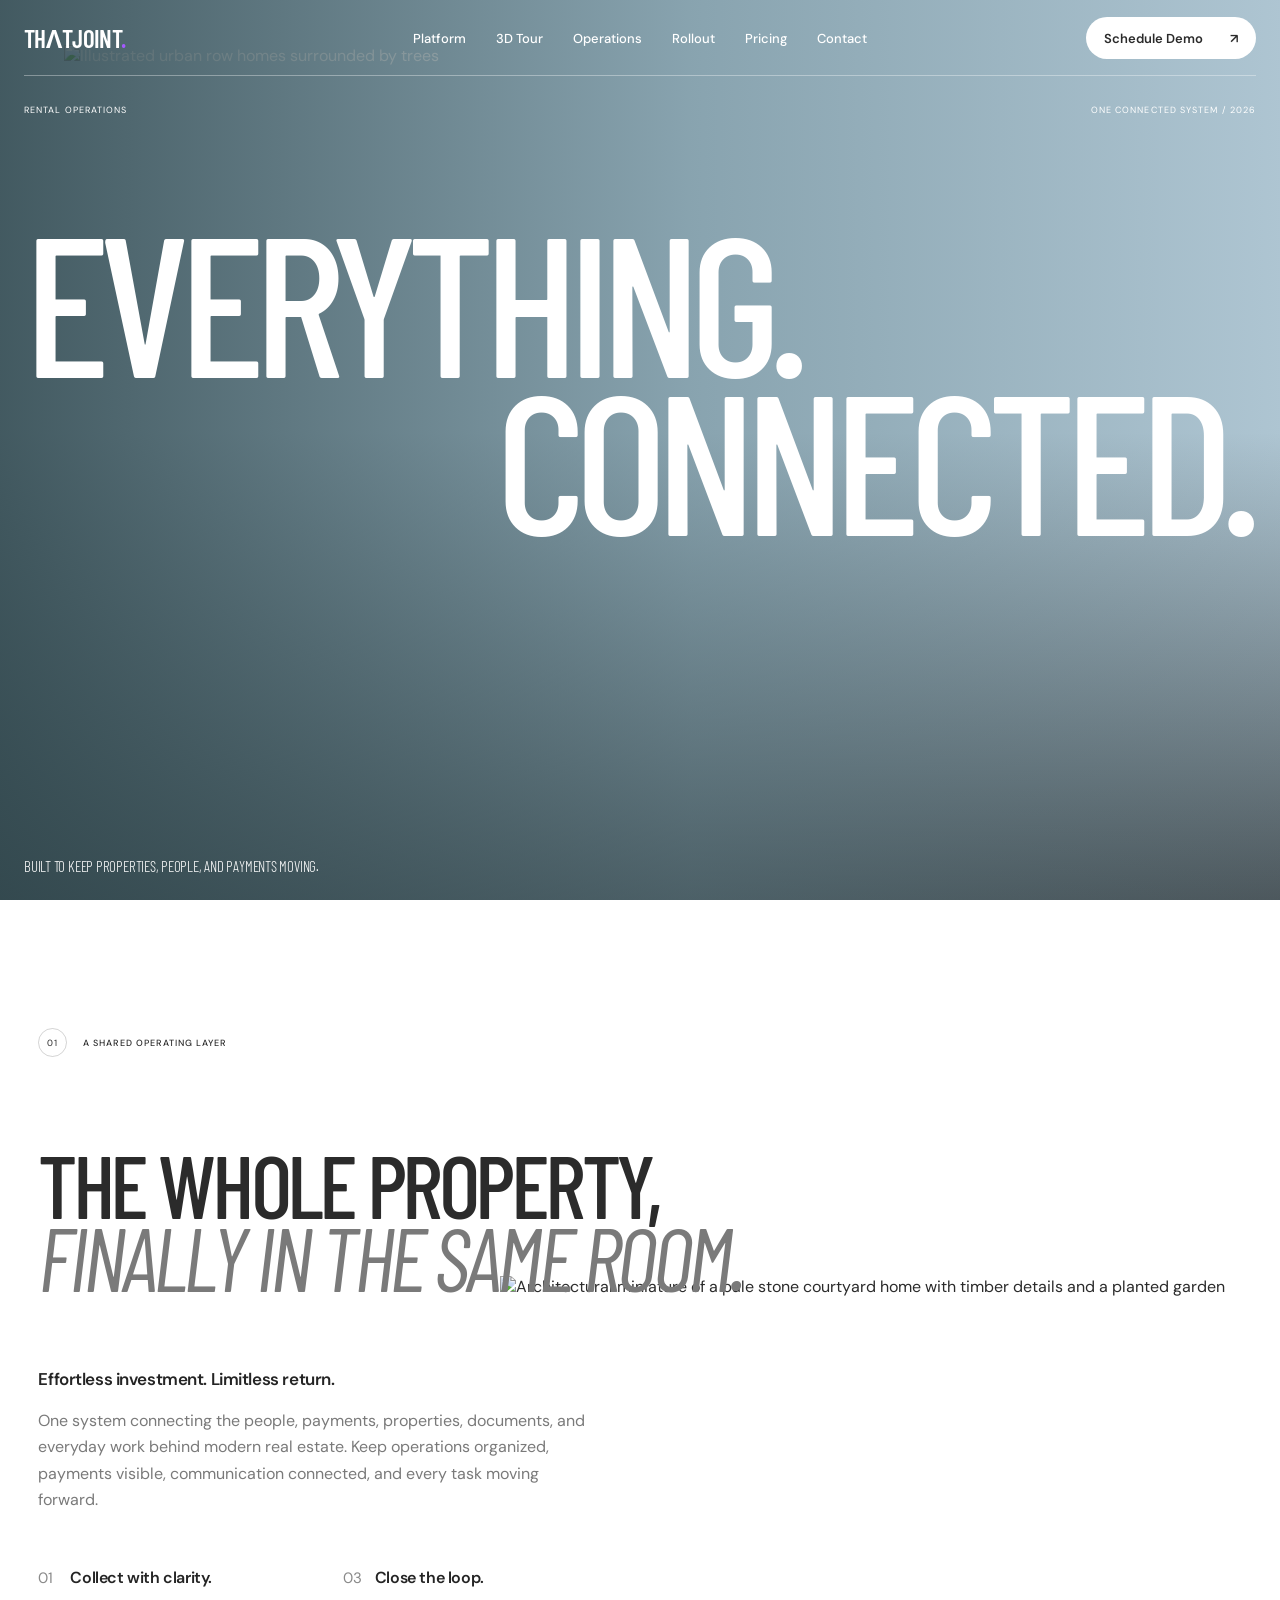
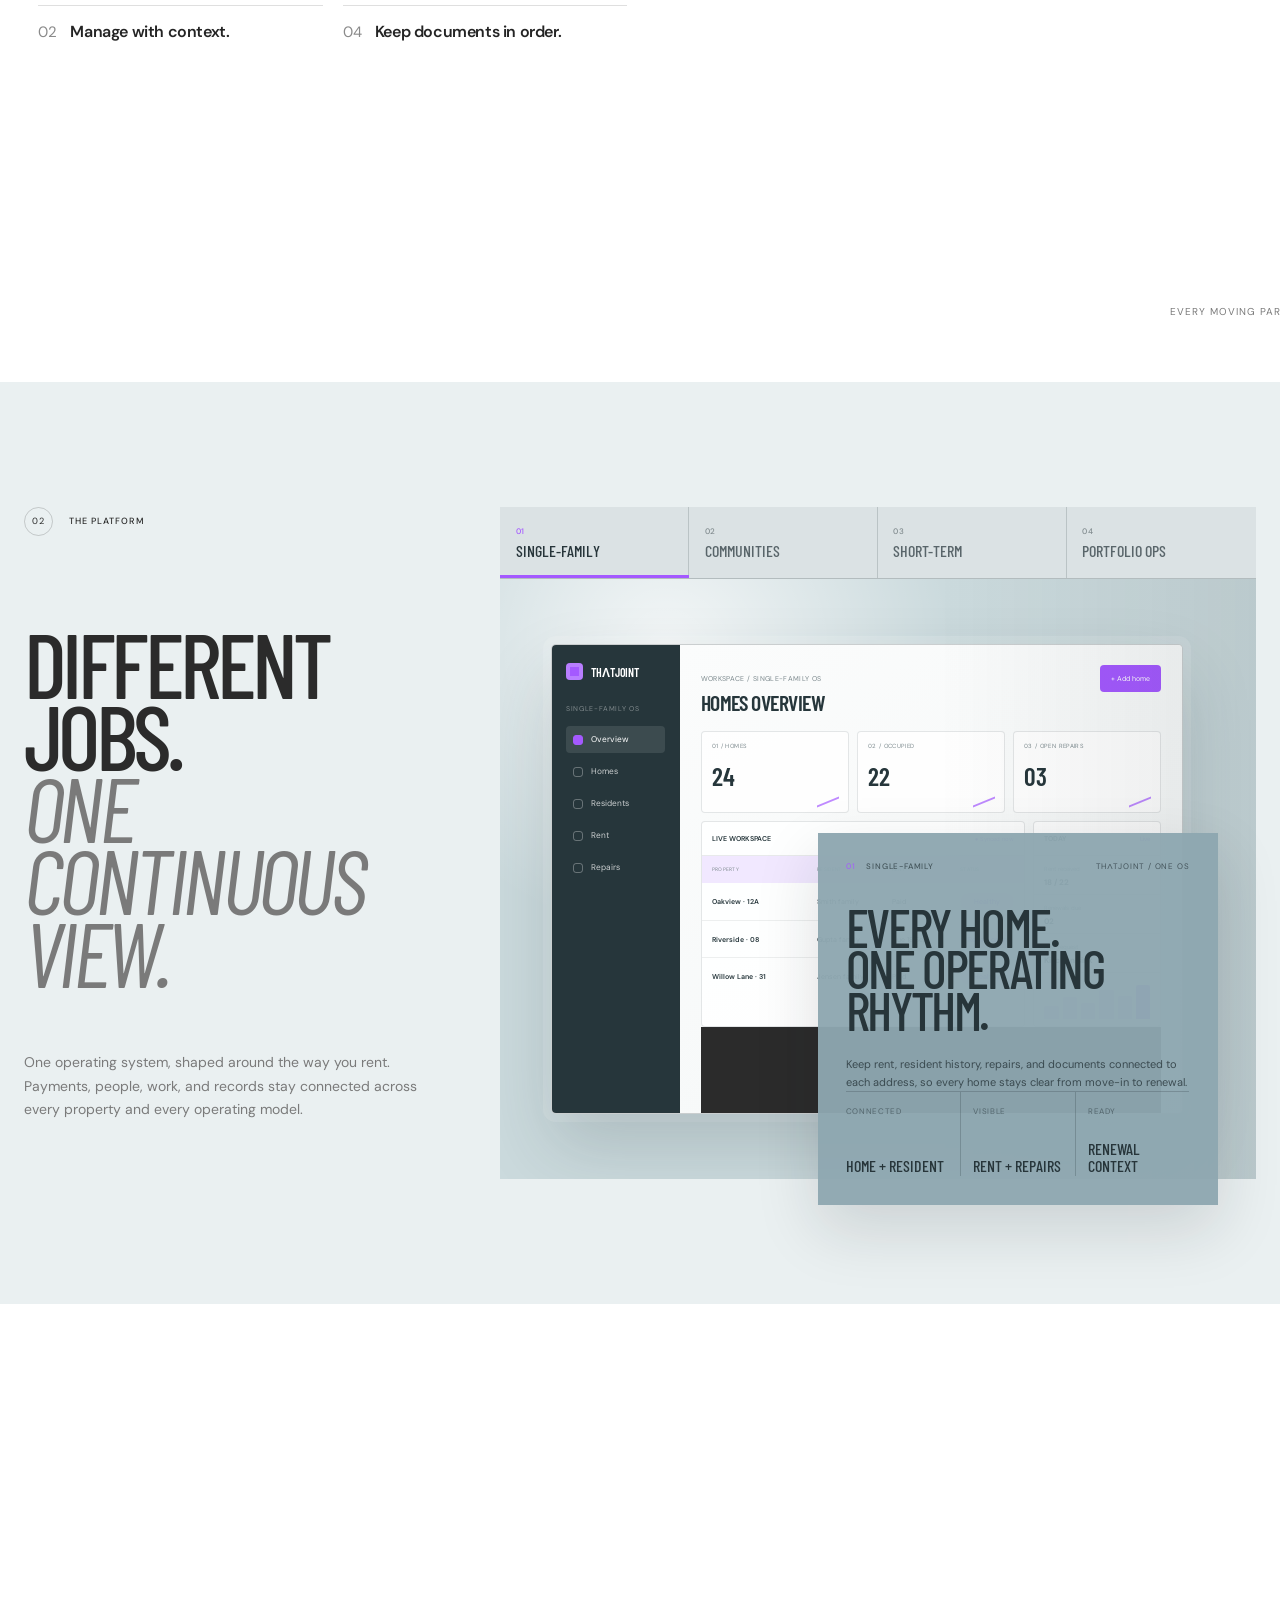
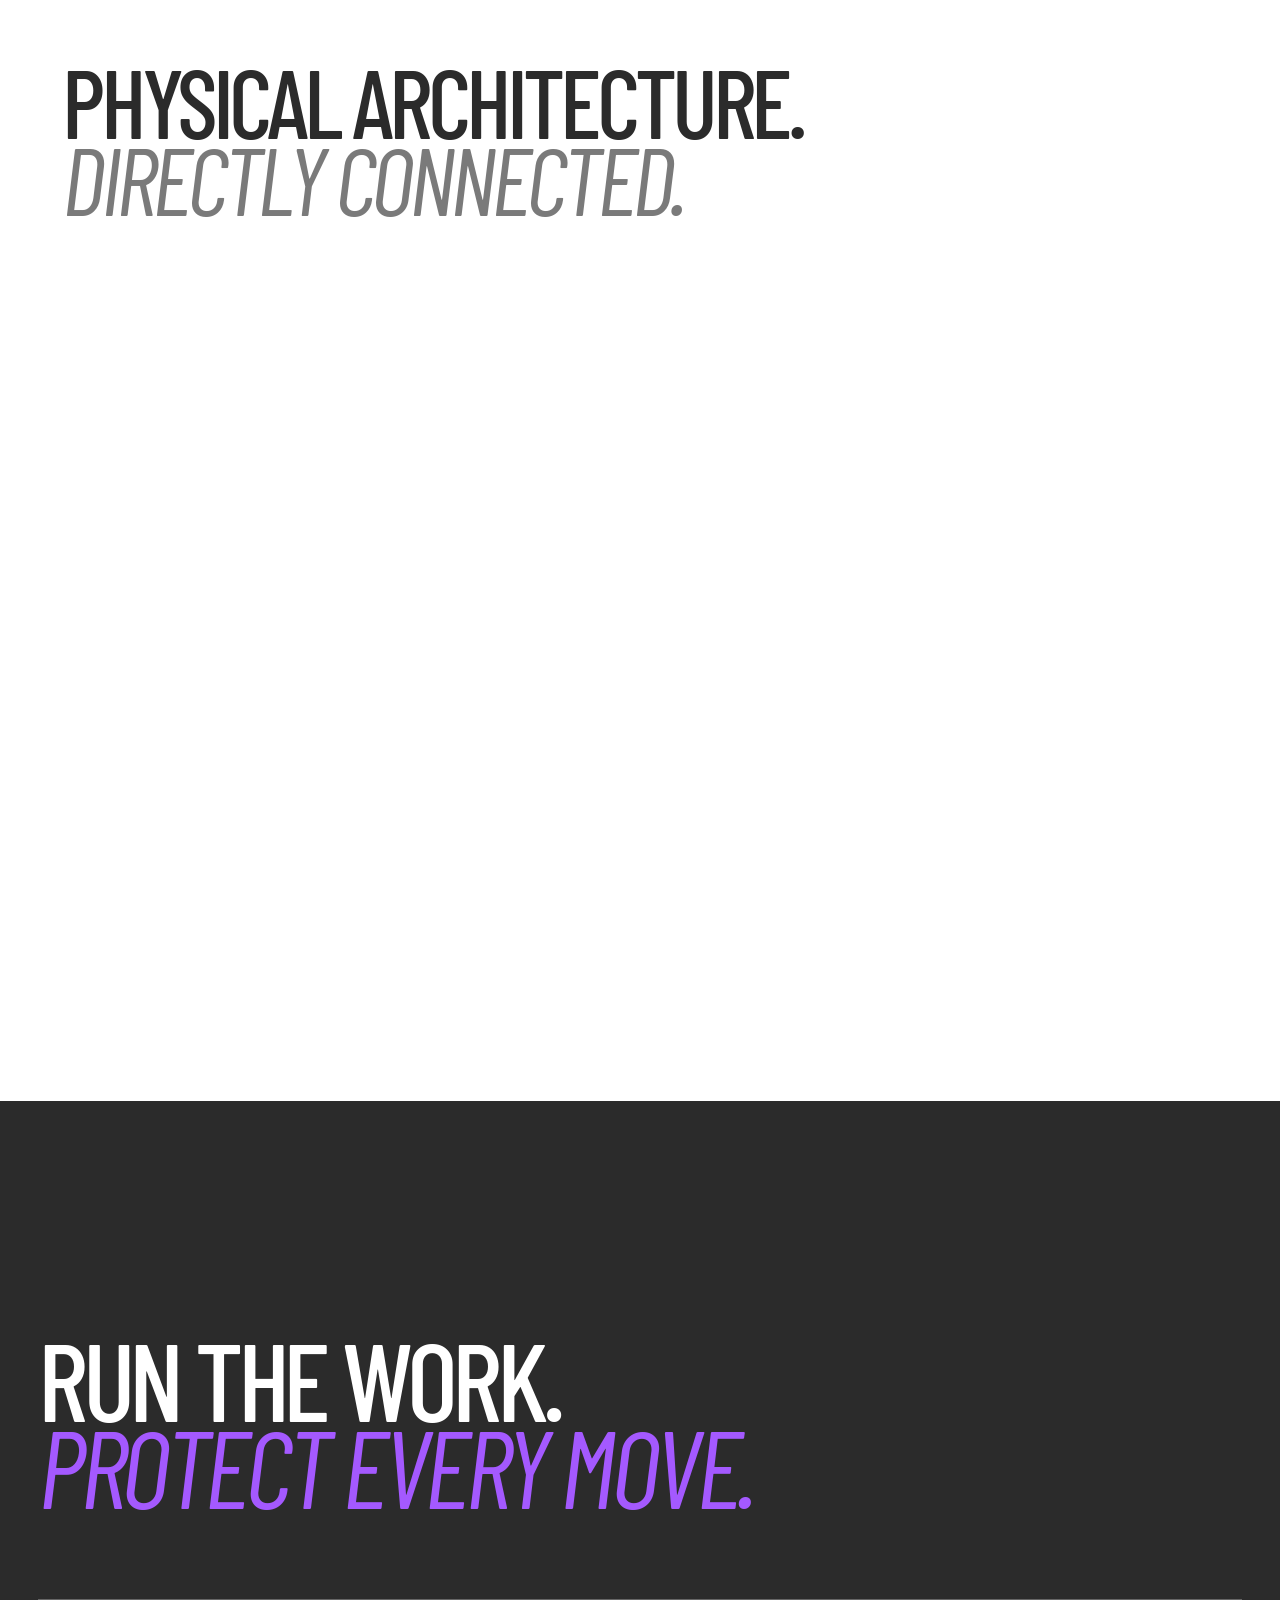
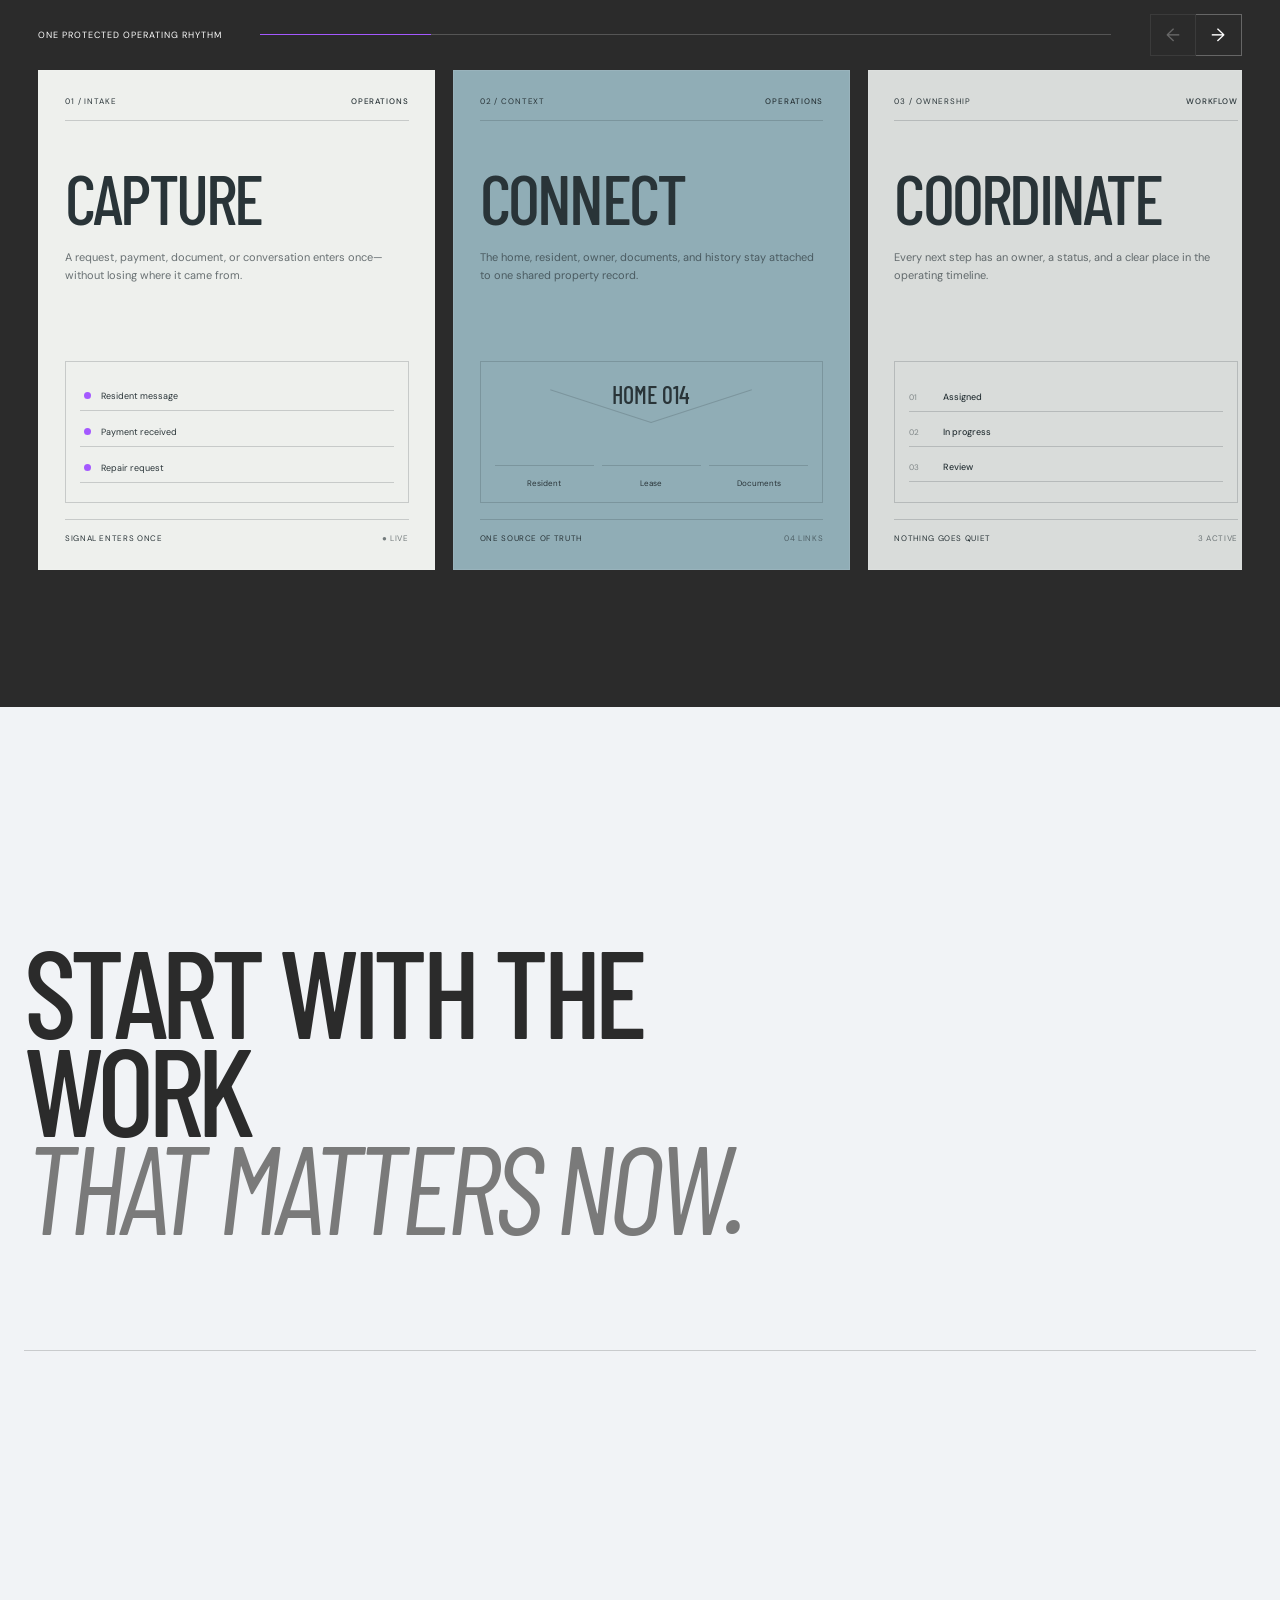
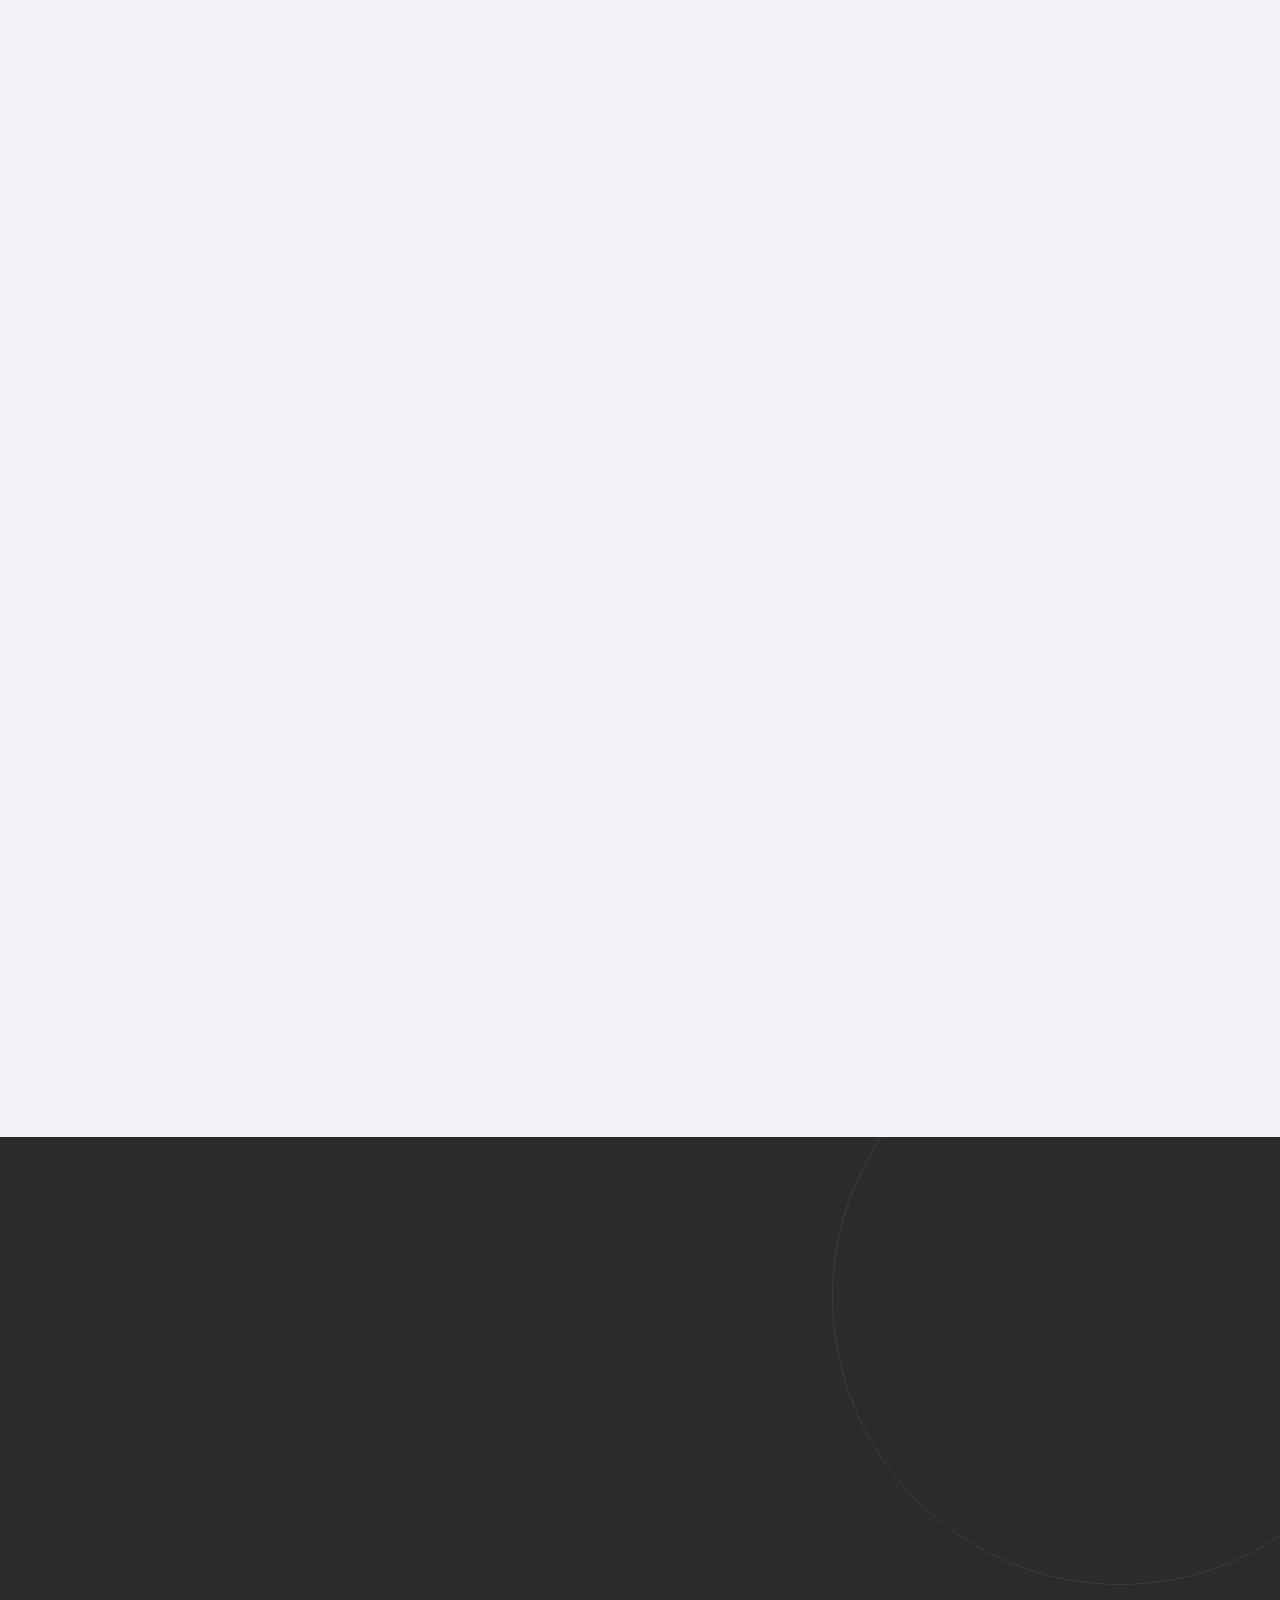
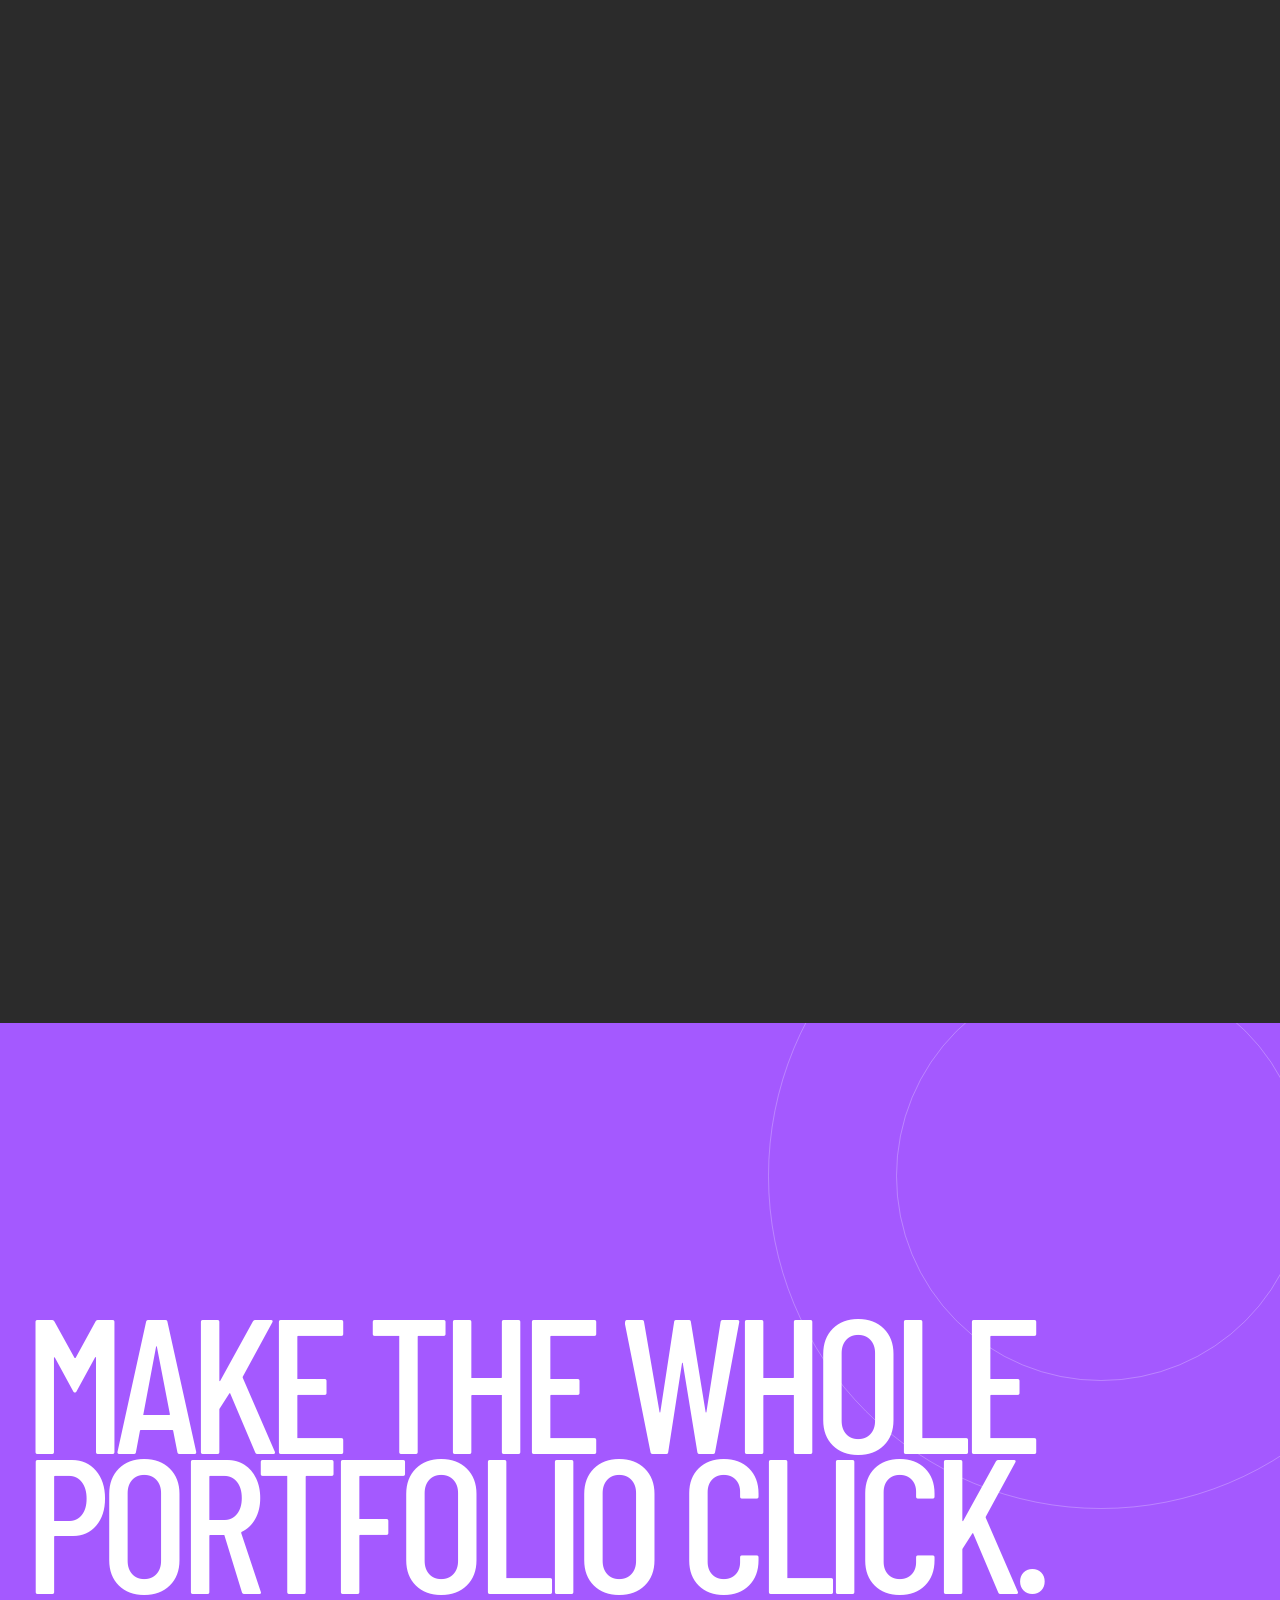
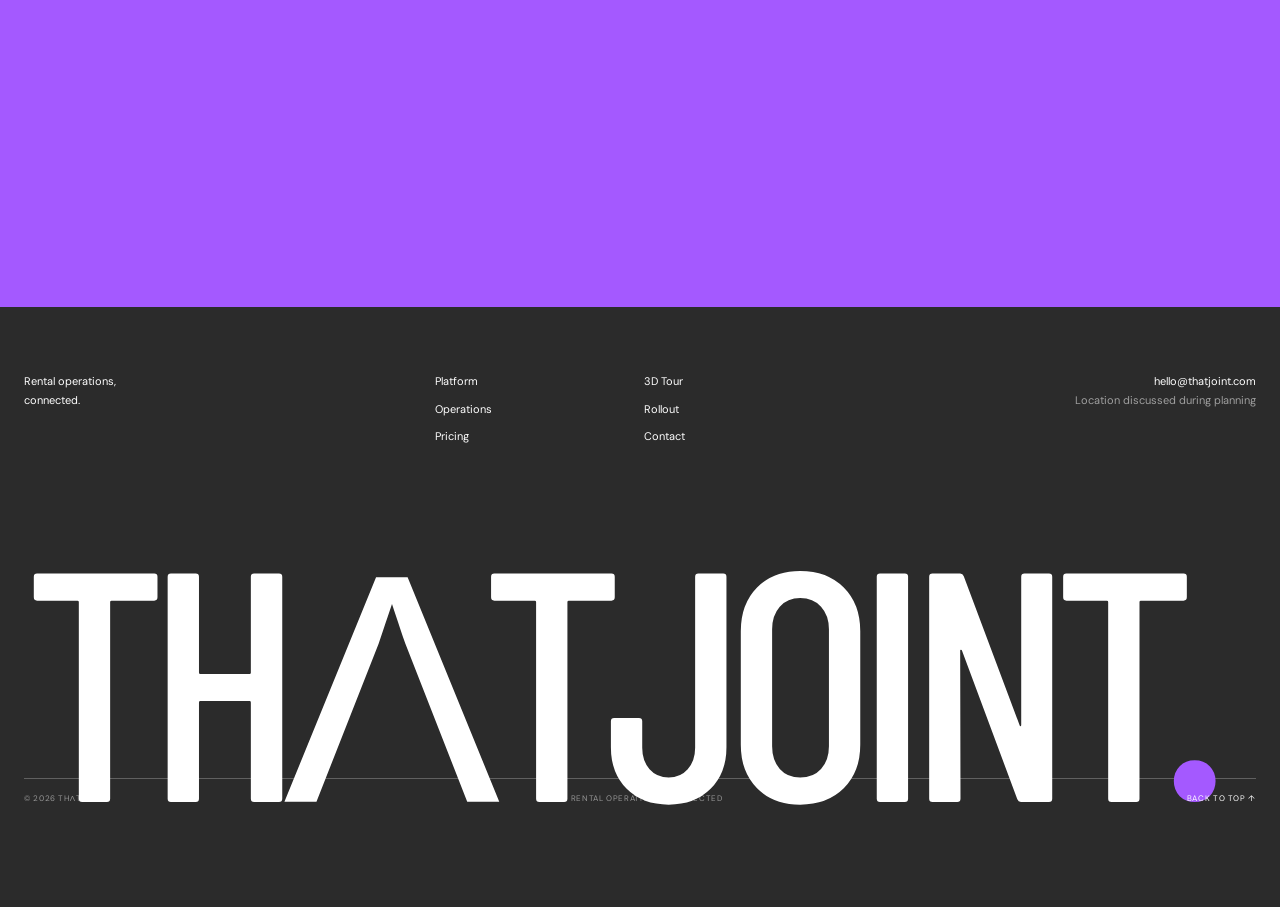
==== commit 59d2800c: "refactor: completely remove chatbot and intelligence UI from site" ====
--- a/index.html
+++ b/index.html
@@ -13,7 +13,6 @@
   <link rel="icon" type="image/svg+xml" href="data:image/svg+xml,%3Csvg xmlns='http://www.w3.org/2000/svg' viewBox='0 0 32 32'%3E%3Crect width='32' height='32' rx='7' fill='%23A459FF'/%3E%3Cpath d='M7 9h18v4h-7v12h-4V13H7z' fill='white'/%3E%3C/svg%3E" />
   <link rel="stylesheet" href="styles.css?v=20261023-1" />
   <link rel="stylesheet" href="building-tour.css" />
-  <link rel="stylesheet" href="chatbot.css" />
   <noscript><style>.loader { display: none !important; }</style></noscript>
 </head>
 <body>
@@ -22,12 +21,12 @@
 
   <header class="site-header" id="siteHeader">
     <a class="brand" href="#top" aria-label="THATJOINT home">THΛTJOINT<span>.</span></a>
-    <nav class="desktop-nav" aria-label="Main navigation"><a href="#platform">Platform</a><a href="#tour">3D Tour</a><a href="#process">Operations</a><a href="#rollout">Rollout</a><a href="#pricing">Pricing</a><a href="#contact">Contact</a><a href="chatbot.html" class="nav-terminal-pill" id="navChatTrigger" title="Open ThatJoint Assistant"><i></i>Chat Assistant</a></nav>
+    <nav class="desktop-nav" aria-label="Main navigation"><a href="#platform">Platform</a><a href="#tour">3D Tour</a><a href="#process">Operations</a><a href="#rollout">Rollout</a><a href="#pricing">Pricing</a><a href="#contact">Contact</a></nav>
     <button class="header-cta open-demo" type="button" data-mode="Schedule Demo">Schedule Demo <span aria-hidden="true">↗</span></button>
     <button class="menu-toggle" id="menuToggle" type="button" aria-controls="mobileMenu" aria-expanded="false" aria-label="Open menu"><i></i><i></i></button>
   </header>
   <aside class="mobile-menu" id="mobileMenu" aria-hidden="true">
-    <nav aria-label="Mobile navigation"><a href="#platform"><span>01</span>Platform</a><a href="#tour"><span>02</span>3D Tour</a><a href="#process"><span>03</span>Operations</a><a href="#rollout"><span>04</span>Rollout</a><a href="#pricing"><span>05</span>Pricing</a><a href="#contact"><span>06</span>Contact</a><a href="chatbot.html" id="mobileChatTrigger"><span>07</span>Chat Assistant ↗</a></nav>
+    <nav aria-label="Mobile navigation"><a href="#platform"><span>01</span>Platform</a><a href="#tour"><span>02</span>3D Tour</a><a href="#process"><span>03</span>Operations</a><a href="#rollout"><span>04</span>Rollout</a><a href="#pricing"><span>05</span>Pricing</a><a href="#contact"><span>06</span>Contact</a></nav>
     <button class="button button-light open-demo" type="button" data-mode="Schedule Demo">Schedule Demo <span aria-hidden="true">↗</span></button><p>One system for the whole property.</p>
   </aside>
 
@@ -272,7 +271,7 @@
     <section class="contact section-pad" id="contact" aria-labelledby="contact-title"><p class="eyebrow eyebrow-light reveal"><span>06</span><b>Next step</b></p><h2 class="split-heading" id="contact-title">Make the whole<br />portfolio click.</h2><div class="contact-foot reveal"><p>Start with one property, one workflow, or one operational pain point. Build from a shared view.</p><button class="contact-button open-demo" type="button" data-mode="Schedule Demo"><span>Schedule a demo</span><b aria-hidden="true">↗</b></button></div></section>
   </main>
 
-  <footer><div class="footer-grid"><p>Rental operations,<br />connected.</p><nav aria-label="Footer navigation"><a href="#platform">Platform</a><a href="#tour">3D Tour</a><a href="#process">Operations</a><a href="#rollout">Rollout</a><a href="#pricing">Pricing</a><a href="#contact">Contact</a><a href="chatbot.html">Chat Assistant ↗</a></nav><p><a href="mailto:hello@thatjoint.com">hello@thatjoint.com</a><br />Location discussed during planning</p></div><p class="footer-wordmark" aria-label="THATJOINT">THΛTJOINT<span>.</span></p><div class="footer-bottom"><span>© 2026 THΛTJOINT</span><span>Rental operations, connected</span><a href="#top">Back to top ↑</a></div></footer>
+  <footer><div class="footer-grid"><p>Rental operations,<br />connected.</p><nav aria-label="Footer navigation"><a href="#platform">Platform</a><a href="#tour">3D Tour</a><a href="#process">Operations</a><a href="#rollout">Rollout</a><a href="#pricing">Pricing</a><a href="#contact">Contact</a></nav><p><a href="mailto:hello@thatjoint.com">hello@thatjoint.com</a><br />Location discussed during planning</p></div><p class="footer-wordmark" aria-label="THATJOINT">THΛTJOINT<span>.</span></p><div class="footer-bottom"><span>© 2026 THΛTJOINT</span><span>Rental operations, connected</span><a href="#top">Back to top ↑</a></div></footer>
 
   <dialog id="demoDialog" aria-labelledby="dialogTitle" aria-describedby="dialogDescription">
     <form method="dialog" id="demoForm">
@@ -336,20 +335,9 @@
   </dialog>
   <div class="toast" id="toast" role="status" aria-live="polite">Your Request is processed , Thanks for interest!</div>
 
-  <!-- Floating ThatJoint Assistant Button -->
-  <button type="button" class="tj-chat-floating-btn" id="tjFloatingChatBtn" aria-label="Open Chat Assistant" title="Chat with ThatJoint Assistant">
-    <span class="tj-chat-btn-pulse" aria-hidden="true"></span>
-    <svg width="20" height="20" viewBox="0 0 24 24" fill="none" stroke="currentColor" stroke-width="2" stroke-linecap="round" stroke-linejoin="round">
-      <path d="M21 15a2 2 0 0 1-2 2H7l-4 4V5a2 2 0 0 1 2-2h14a2 2 0 0 1 2 2z"></path>
-    </svg>
-    <span>Chat with us</span>
-  </button>
-
-  <div id="terminalDrawerRoot"></div>
   <script src="assets/vendor/three.min.js" defer></script>
   <script src="assets/vendor/OrbitControls.js" defer></script>
   <script src="building-tour.js" defer></script>
-  <script src="chatbot.js" defer></script>
   <script src="https://cdn.jsdelivr.net/npm/gsap@3.12.5/dist/gsap.min.js" defer></script><script src="https://cdn.jsdelivr.net/npm/gsap@3.12.5/dist/ScrollTrigger.min.js" defer></script><script src="app.js?v=20261020-1" defer></script>
 </body>
 </html>
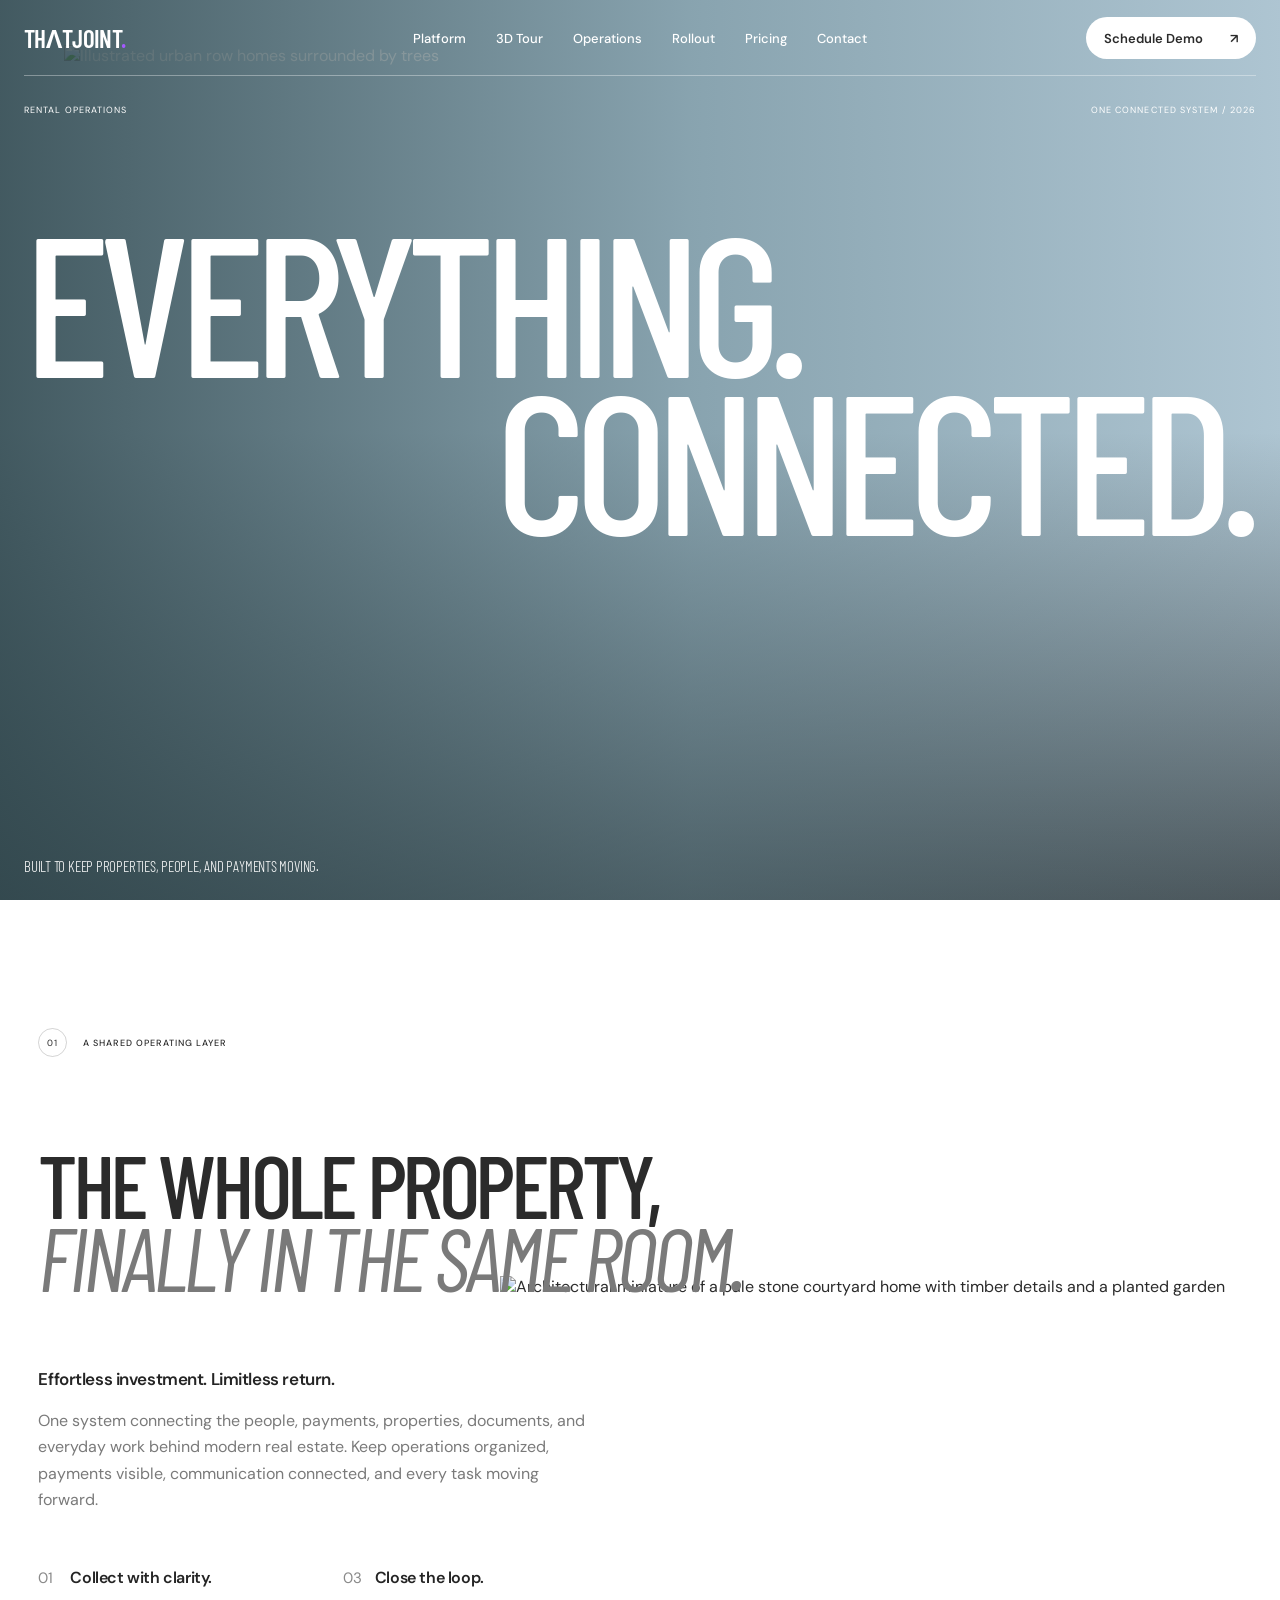
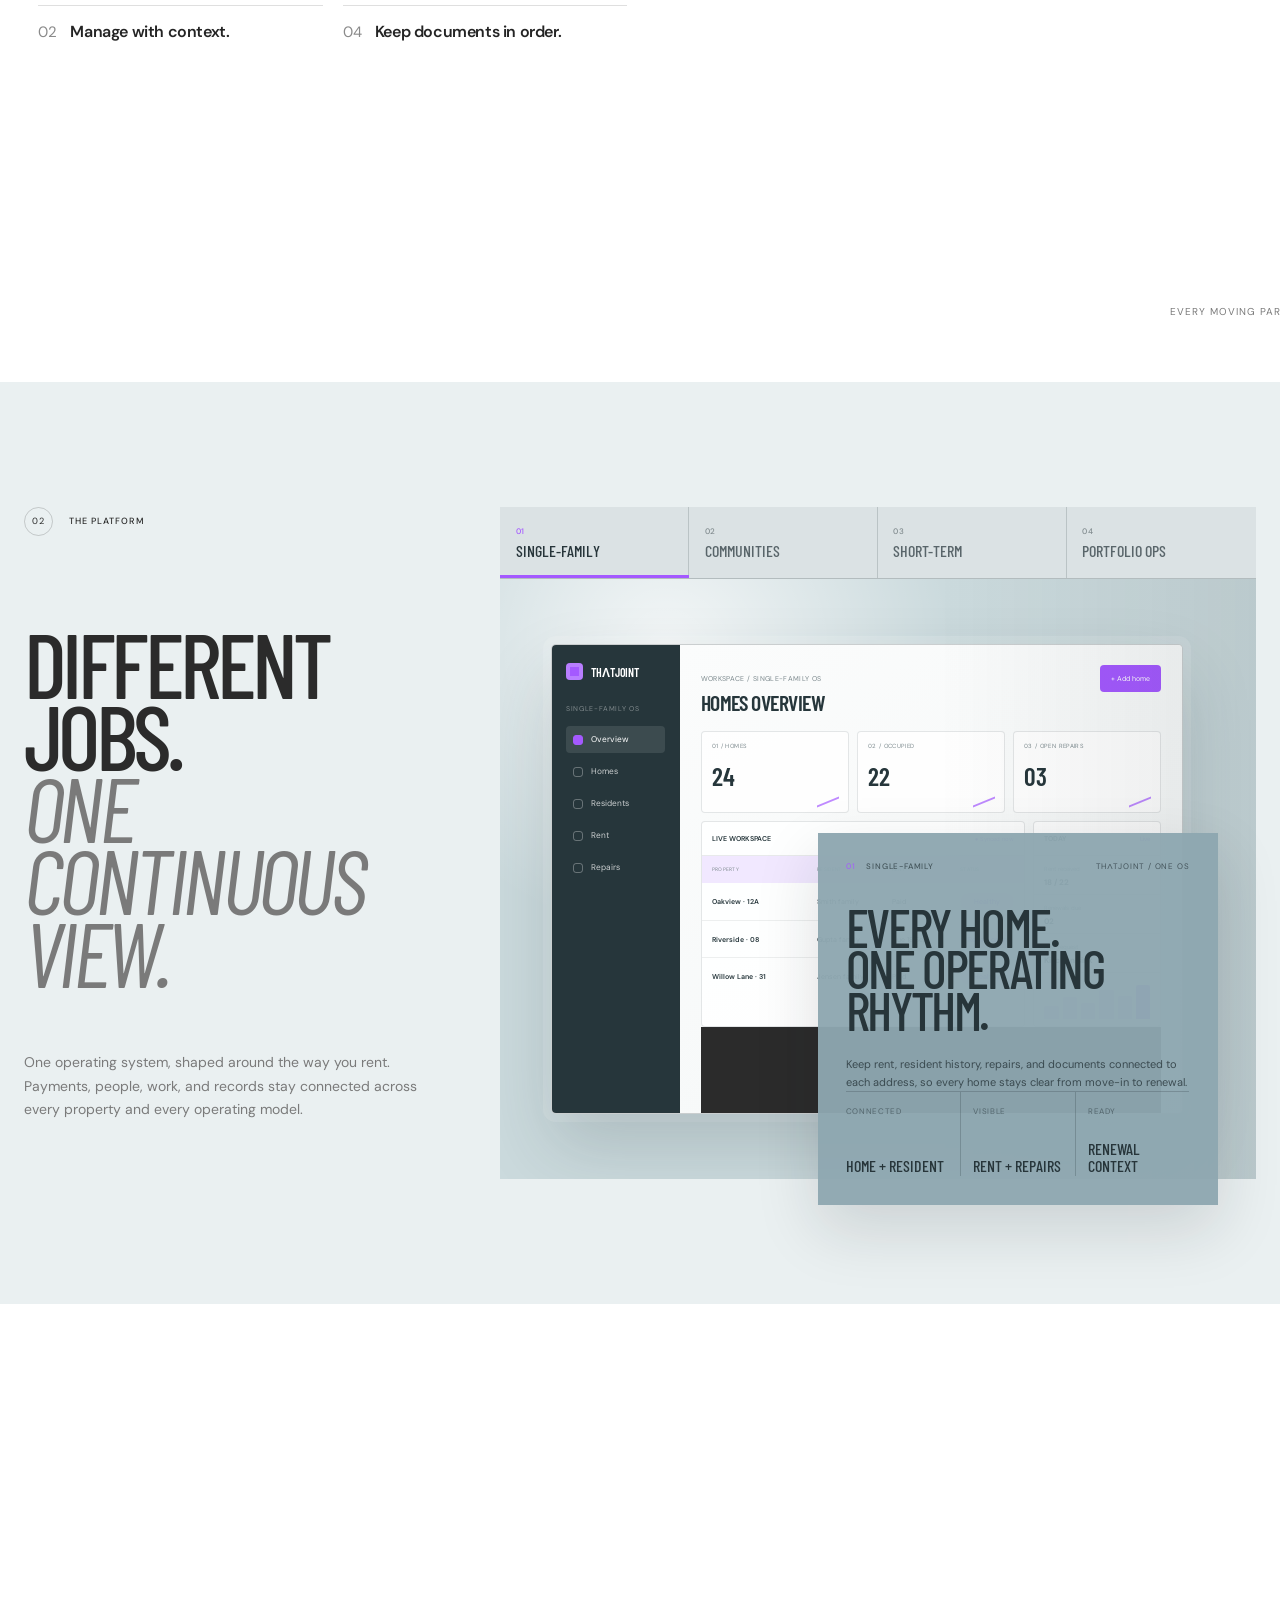
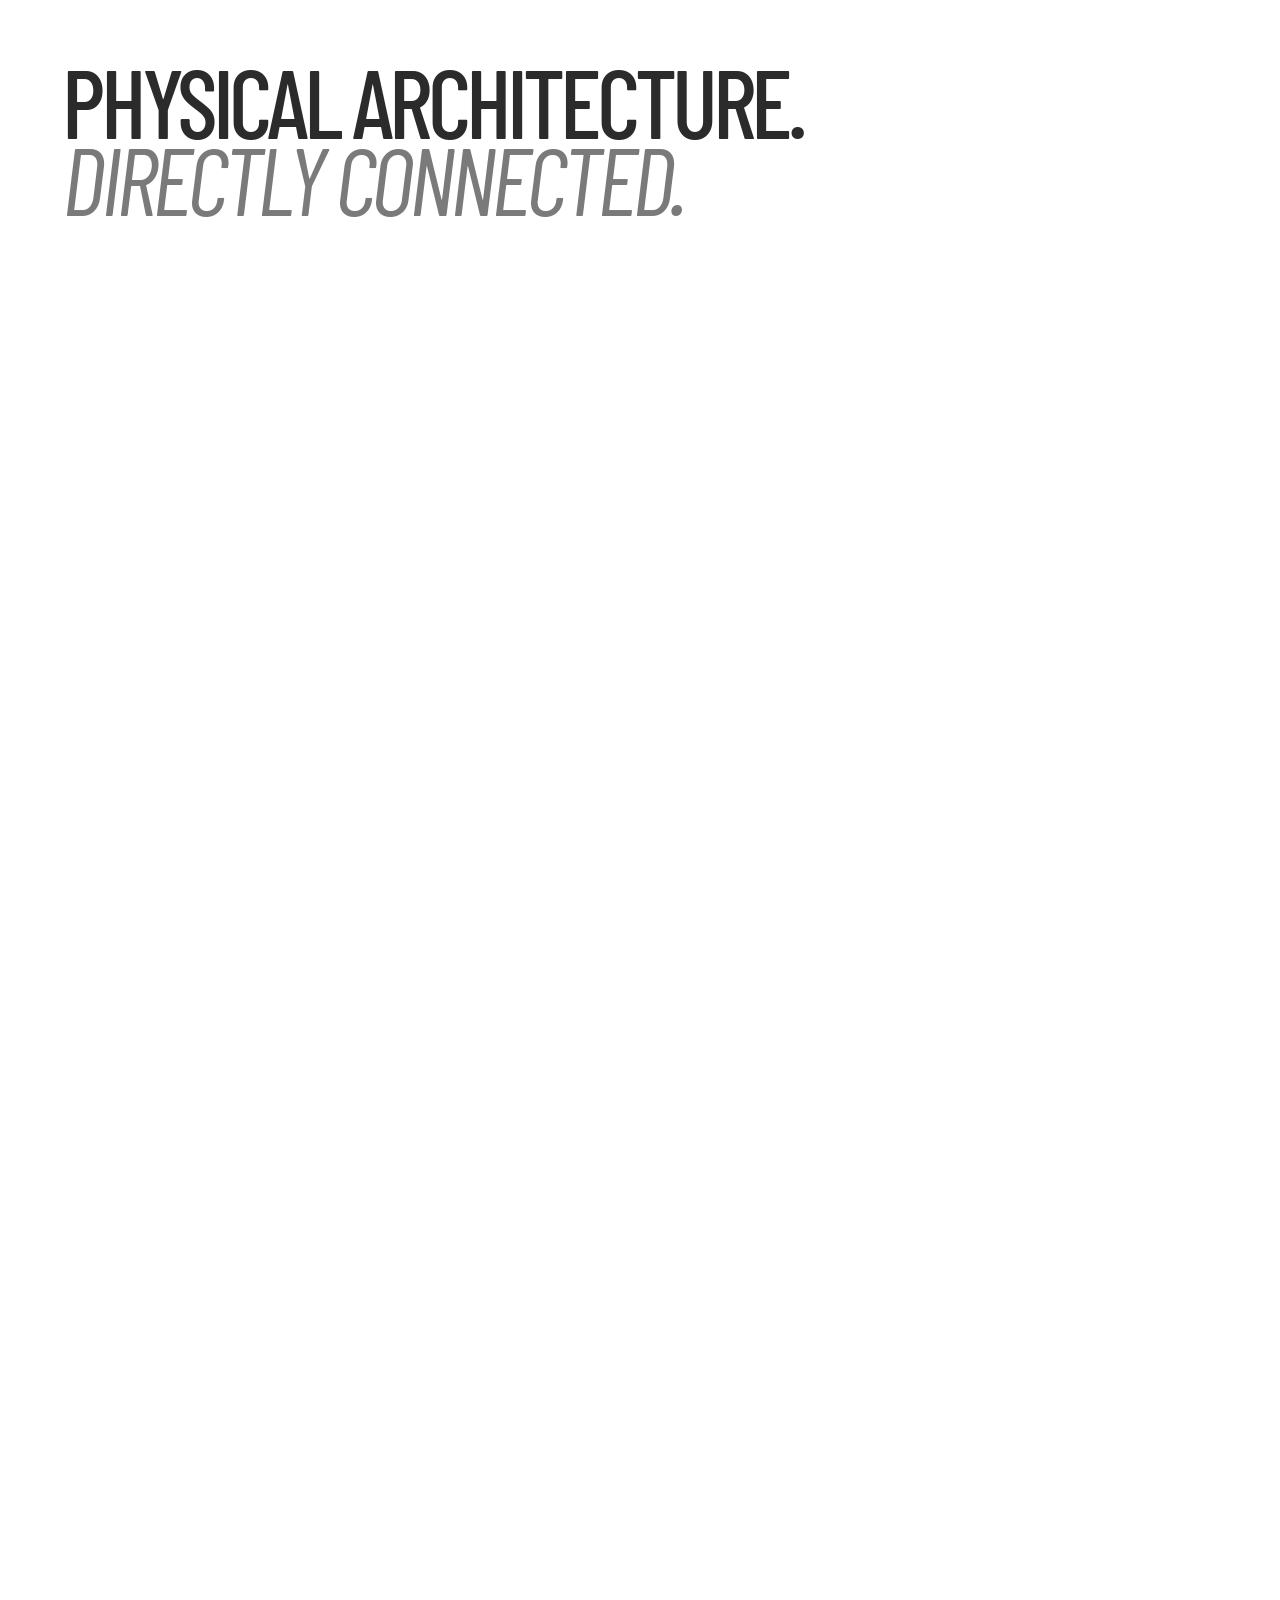
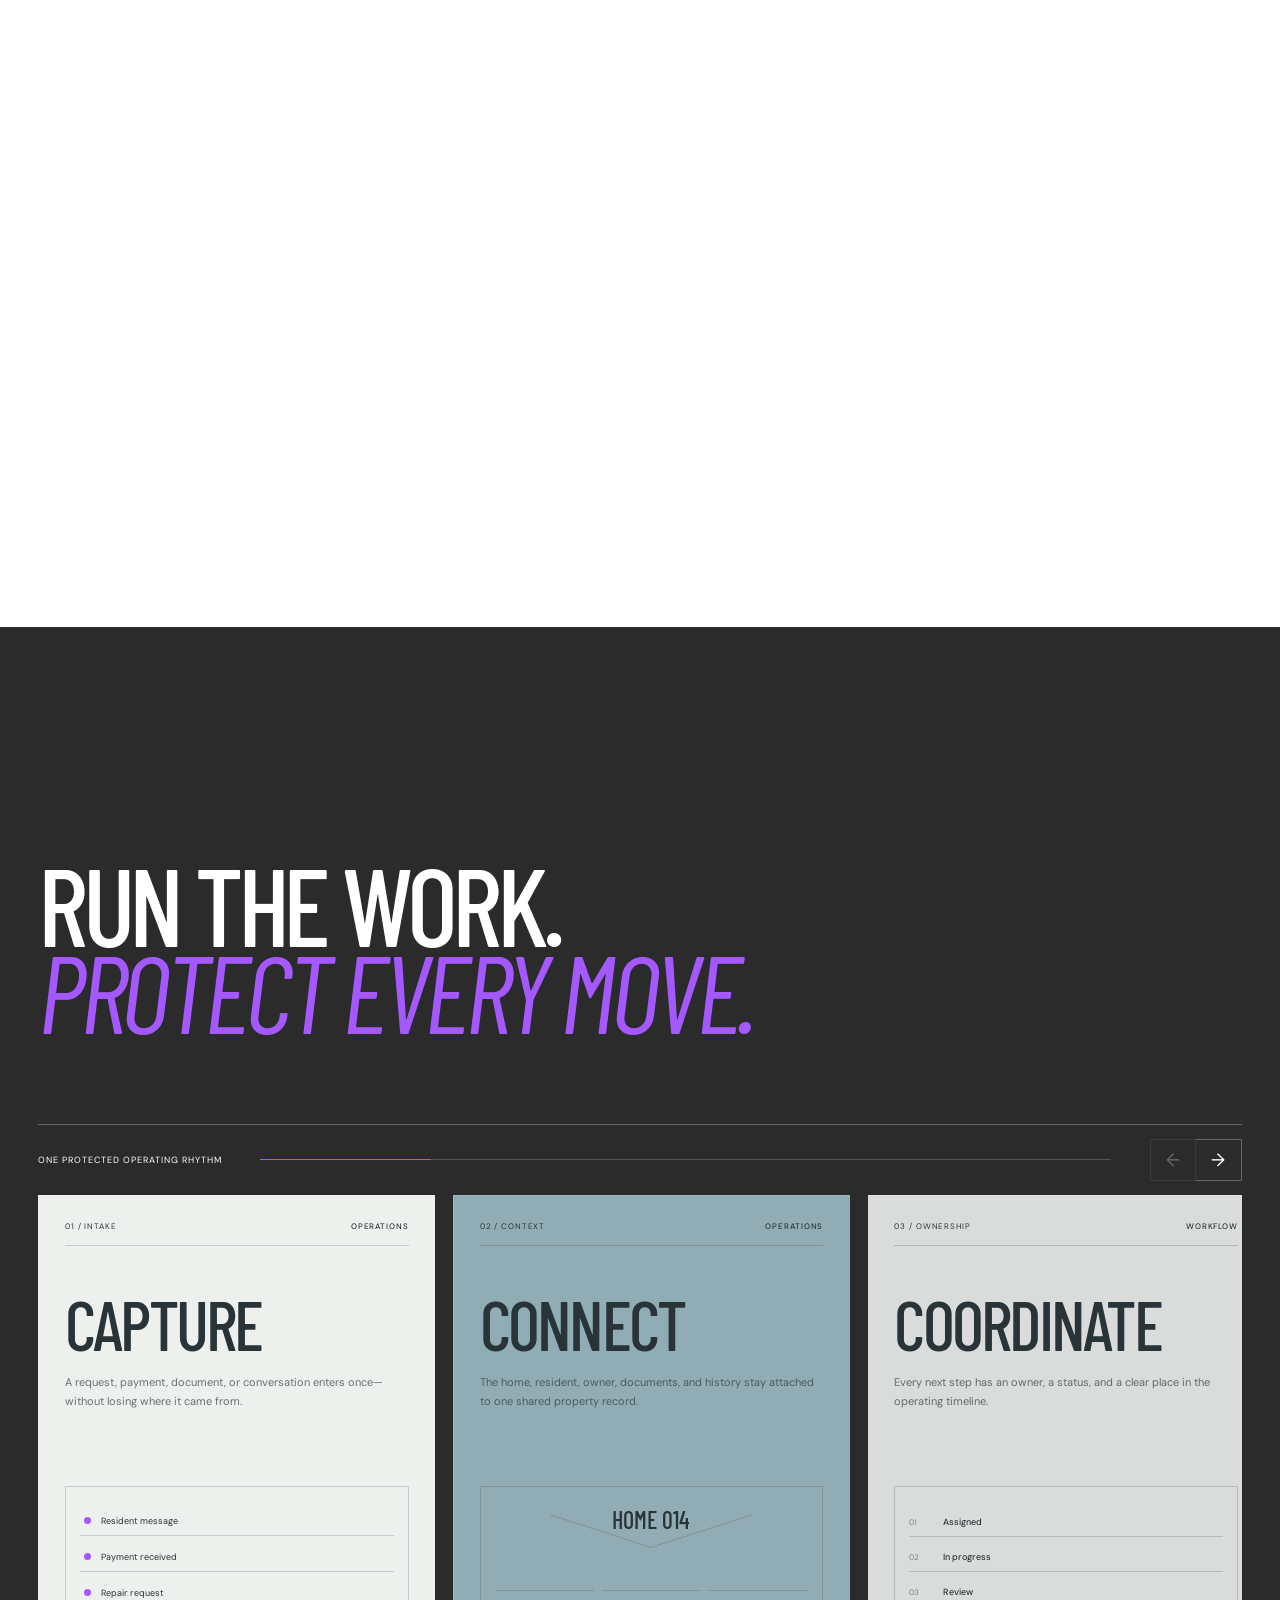
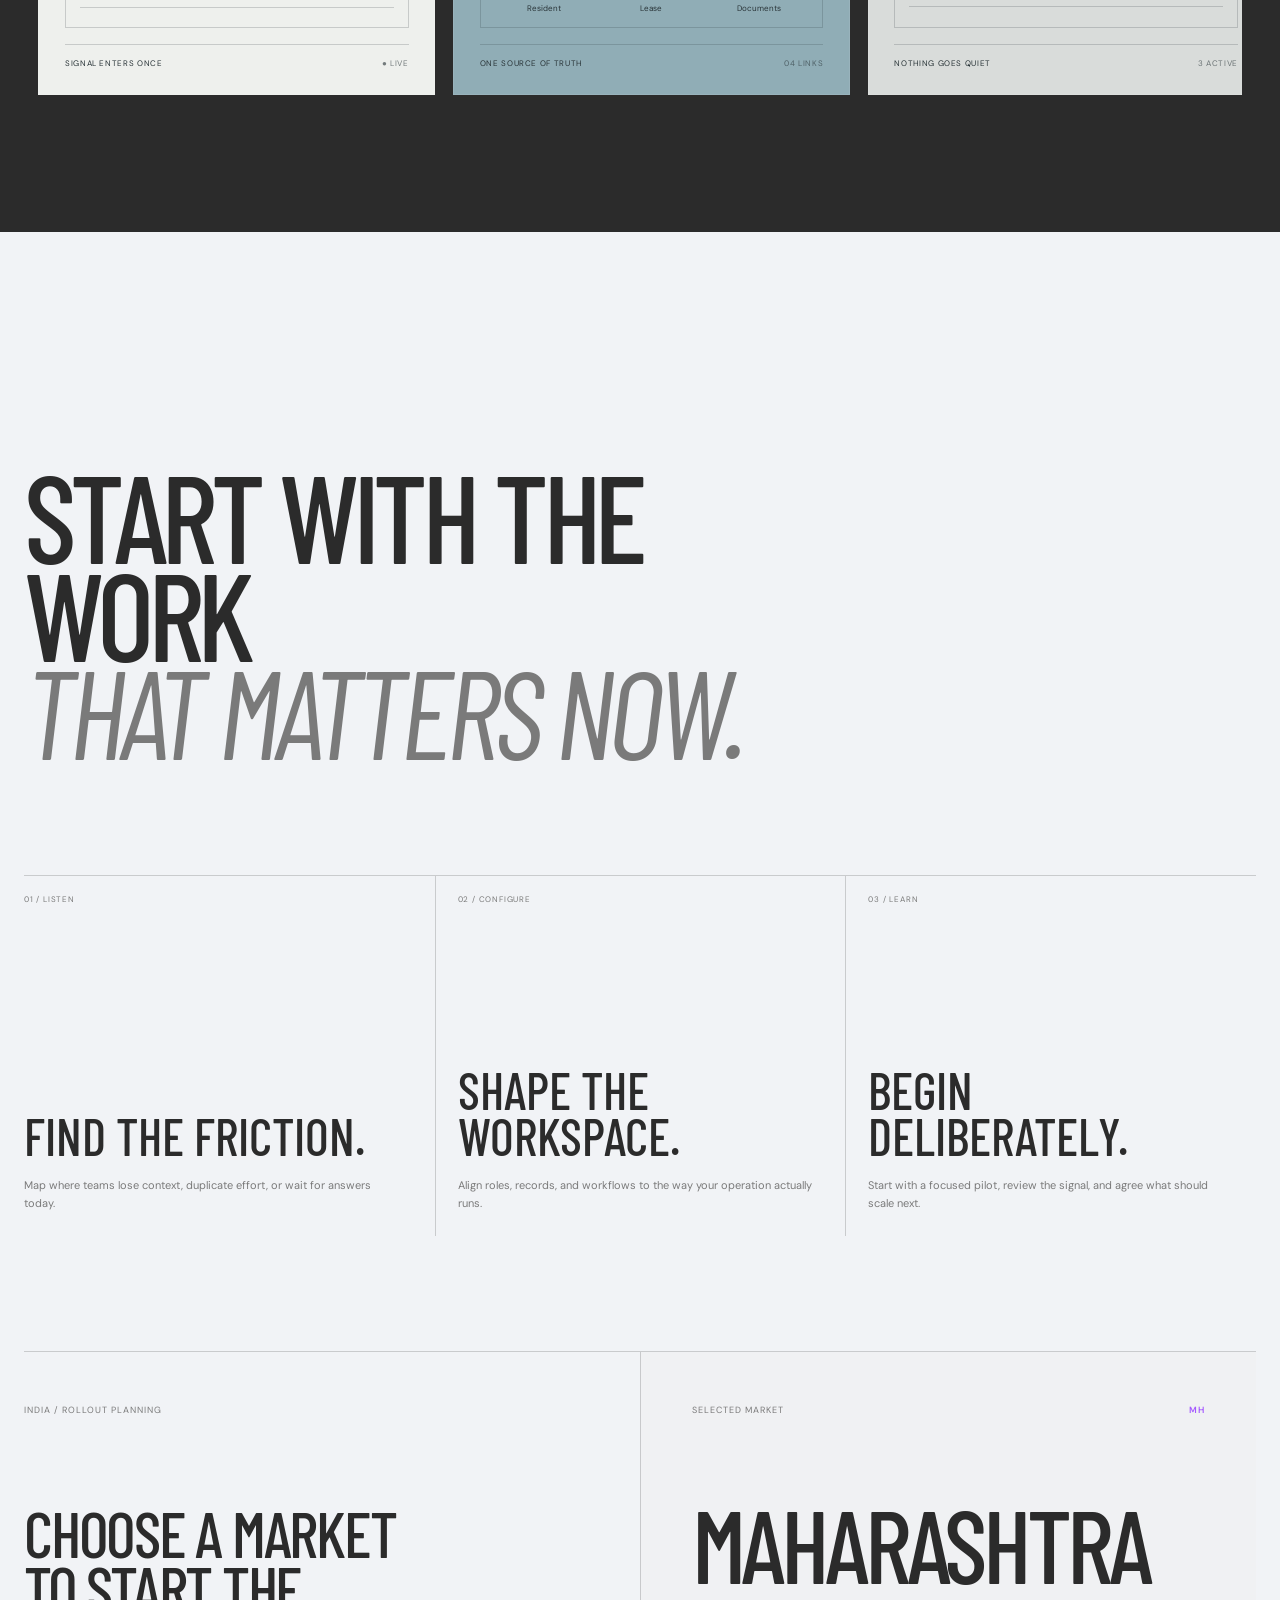
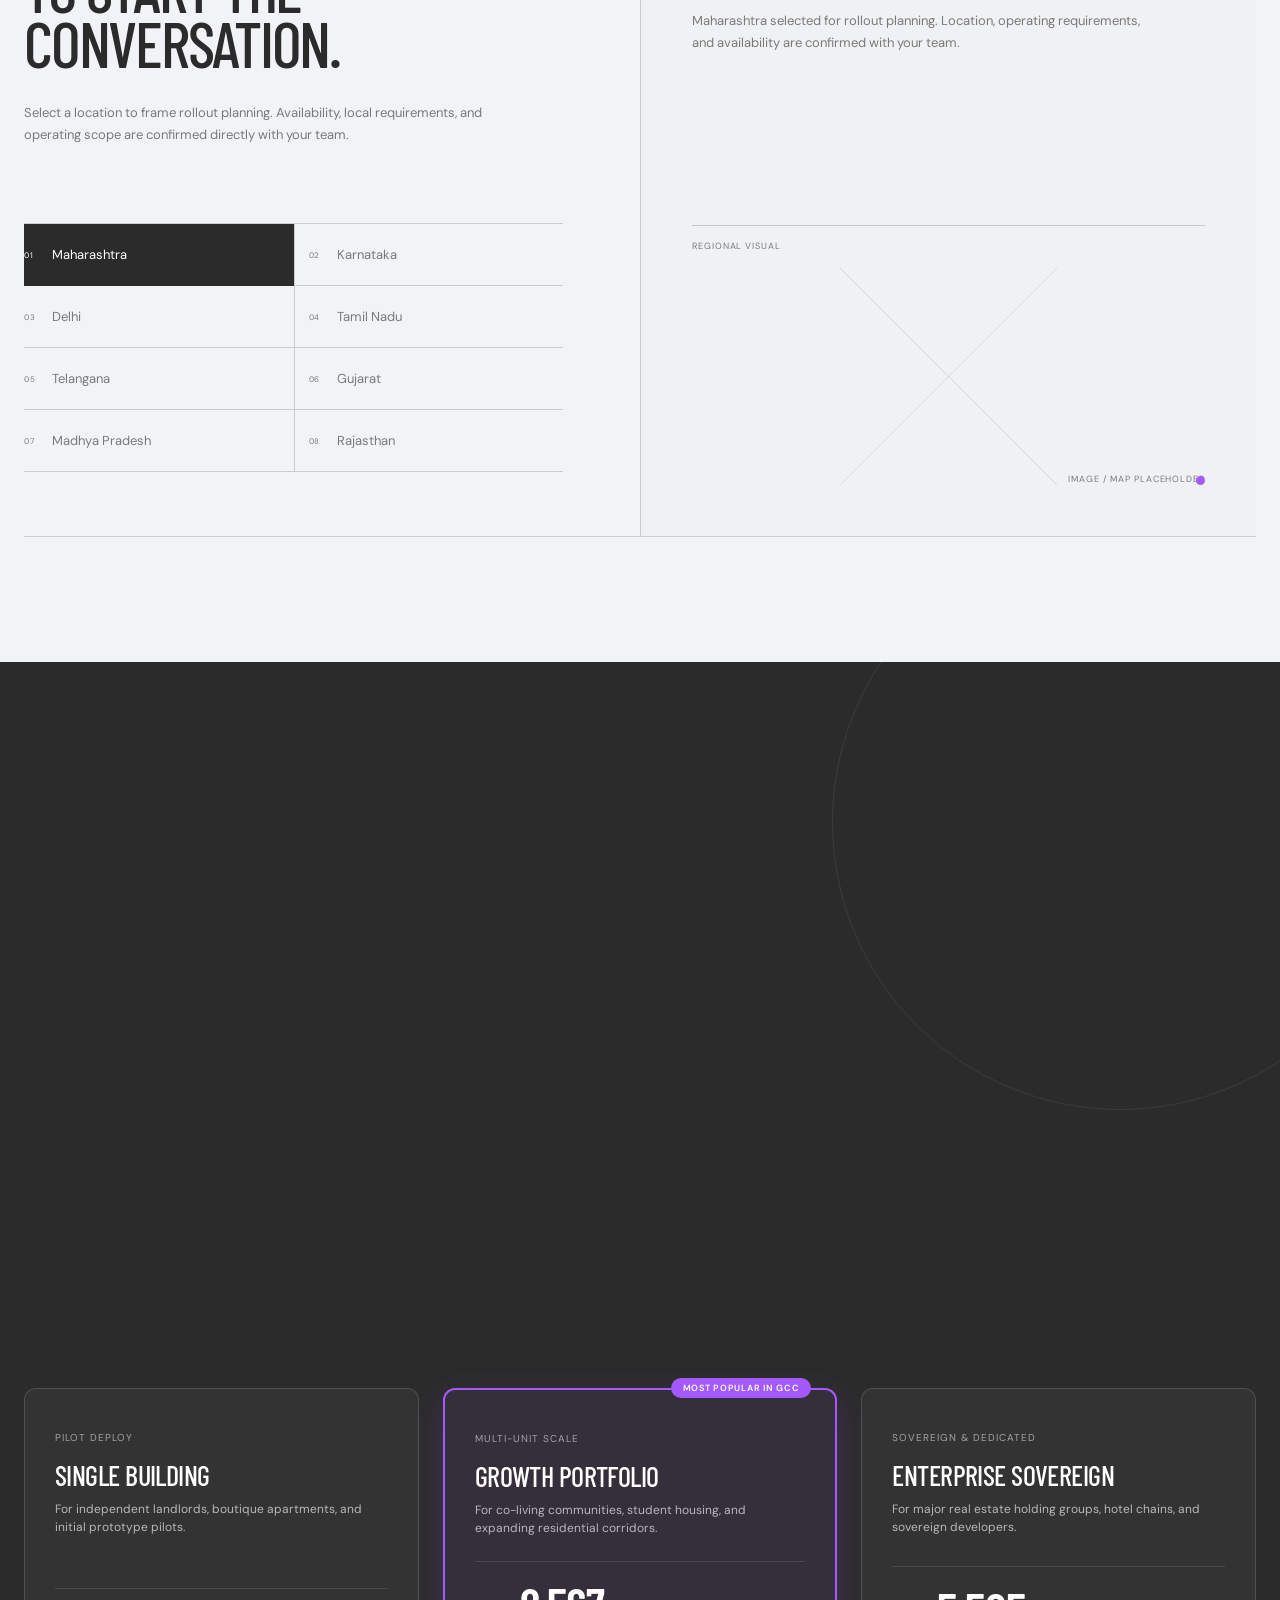
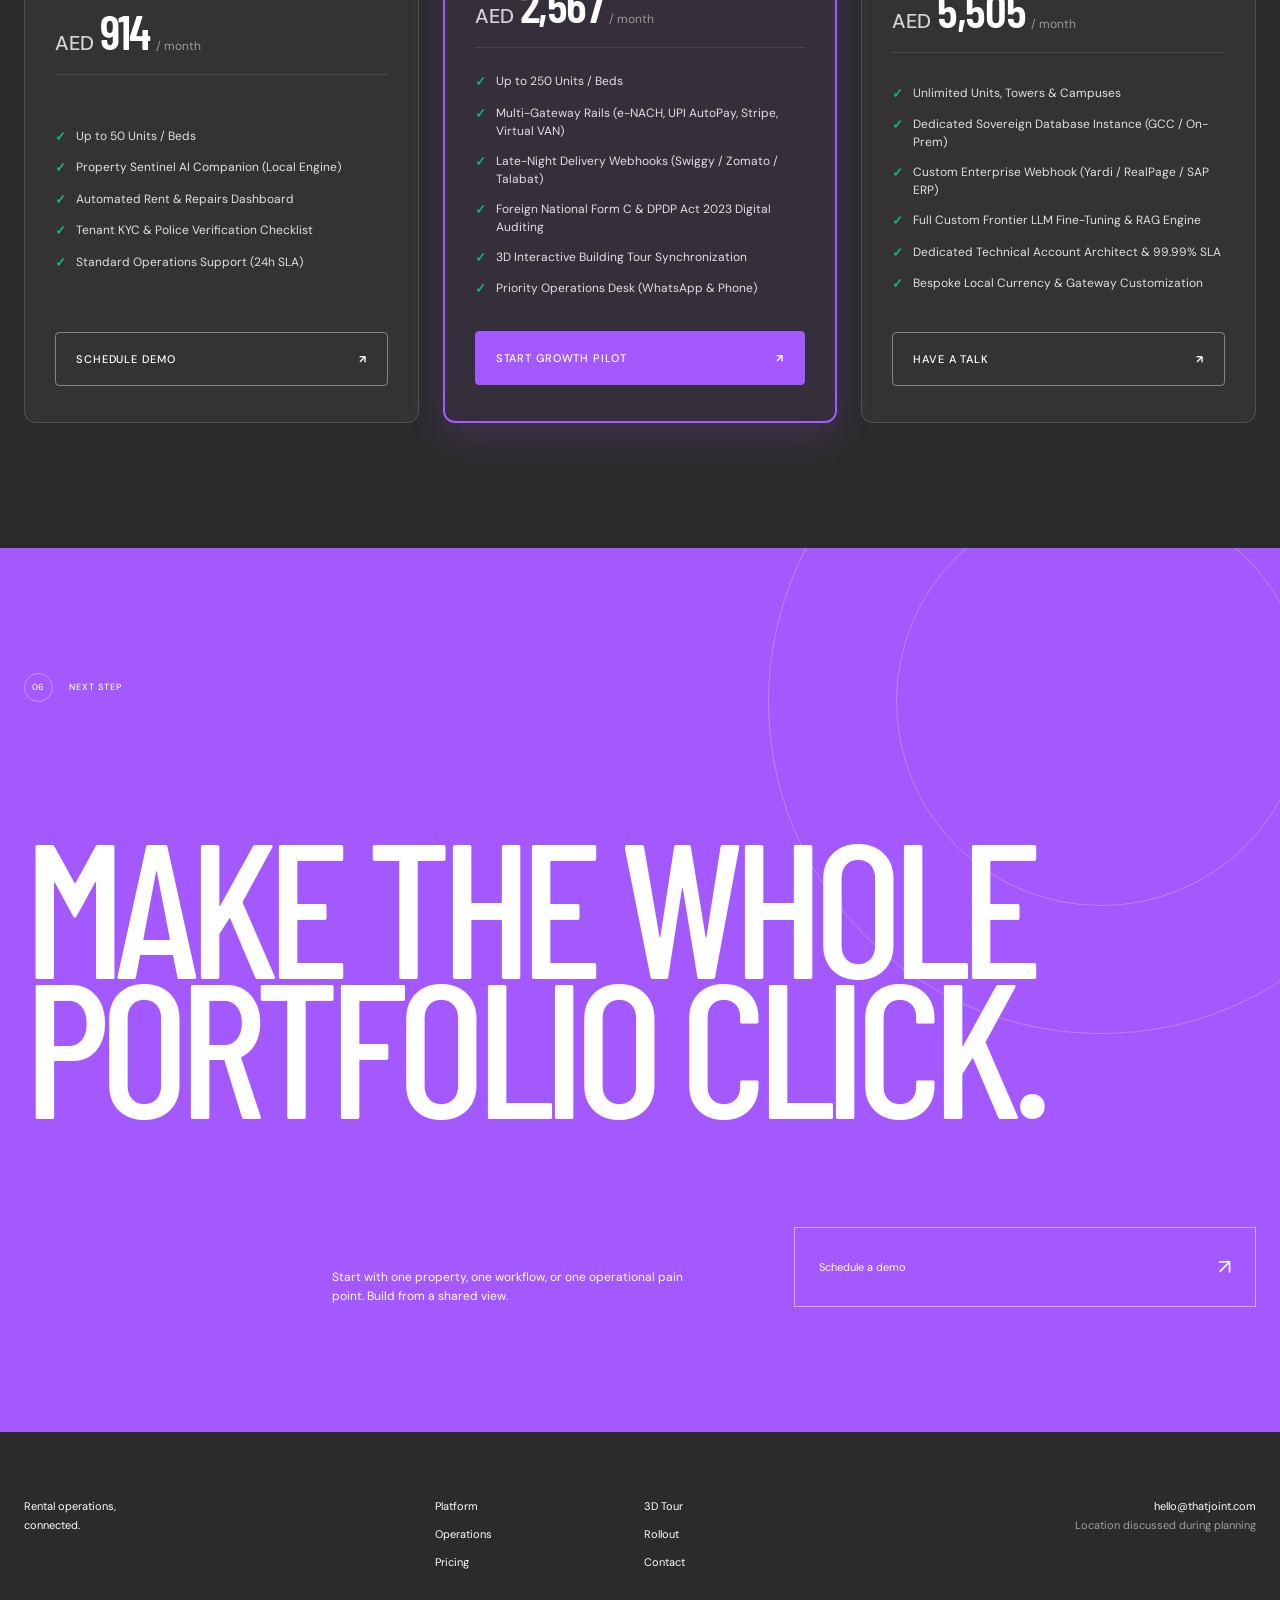
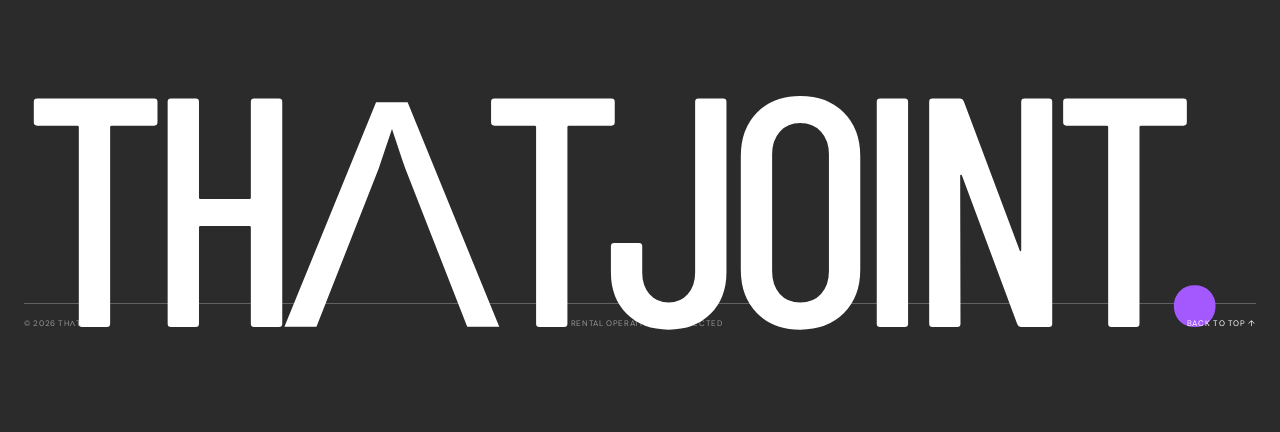
==== commit 8b2c4577: "feat: add real-world architectural video walkthroughs to 3D tour section" ====
--- a/index.html
+++ b/index.html
@@ -76,13 +76,139 @@
 
     <section class="tour section-pad" id="tour" aria-labelledby="tour-title">
       <div class="tour-inner">
-        <p class="eyebrow reveal"><span>03</span><b>Interactive spatial twin</b></p>
+        <p class="eyebrow reveal"><span>02</span><b>Physical architecture & Real-world footage</b></p>
         <div class="tour-heading">
           <h2 class="display split-heading" id="tour-title">Physical architecture.<br /><em>Directly connected.</em></h2>
-          <p class="tour-intro reveal">Explore the building’s modular courtyard layout in real time. Switch zones, inspect live operations hotspots, and cross-reference unit diagnostics with the intelligence terminal.</p>
+          <p class="tour-intro reveal">Explore the building’s modular courtyard layout in real time. Switch between our interactive 3D digital model and authenticated high-definition real-world video walkthroughs across our resident quarters and rooftop amenities.</p>
         </div>
         <div class="tour-embed-wrap reveal">
           <div id="embeddedBuildingTour"></div>
+        </div>
+
+        <!-- Real-World Video Walkthrough Showcase -->
+        <div class="real-world-videos-showcase reveal" id="realWorldVideos">
+          <div class="videos-grid-header">
+            <div class="videos-grid-title">
+              <p class="eyebrow"><span>VERIFIED</span><b>On-Site Architectural Video Feeds</b></p>
+              <h3>Real-World Spaces,<br /><em>captured live.</em></h3>
+              <p>Authentic cinematic walkthroughs matching our 3D spatial zones: from the high-density cantilevered residential facade to the sunset rooftop wellness terrace.</p>
+            </div>
+            <a class="tour-fullscreen-link" href="building-tour.html">Launch Fullscreen 3D Tour ↗</a>
+          </div>
+
+          <div class="videos-grid">
+            <!-- Video 1: Rooftop Terrace & Amenities -->
+            <article class="video-showcase-card">
+              <div class="video-player-wrap">
+                <video
+                  controls
+                  playsinline
+                  loop
+                  muted
+                  poster="assets/videos/rooftop-terrace-poster.jpg"
+                  preload="metadata"
+                  aria-label="Zone 03 Rooftop Terrace Amenity Lounge video walkthrough">
+                  <source src="assets/videos/rooftop-terrace-sunset.mp4" type="video/mp4" />
+                  Your browser does not support the video tag.
+                </video>
+                <div class="video-badge-overlay">
+                  <span class="video-badge highlight">Zone 03 · Amenities</span>
+                  <span class="video-badge">4K Sunset Feed</span>
+                </div>
+              </div>
+
+              <div class="video-specs-content">
+                <div class="video-zone-tag"><span></span>Zone 03 · Rooftop Terrace & Lounge</div>
+                <h4>Rooftop Garden Terrace & Amenity Lounge</h4>
+                <p class="video-description">
+                  Elevated outdoor resident sanctuary captured at golden hour sunset. Features acoustic-cushioned artificial turf, solid teakwood modular lounge sofas with weather-resilient upholstery, contemporary matte-black wire deck armchairs, and Mediterranean olive trees in organic white conical planters overlooking panoramic horizons.
+                </p>
+
+                <dl class="video-specs-list">
+                  <div class="spec-item">
+                    <dt>Spatial Function</dt>
+                    <dd>Rooftop Wellness & Social Deck</dd>
+                  </div>
+                  <div class="spec-item">
+                    <dt>Time of Capture</dt>
+                    <dd>Golden Hour / West Sunset</dd>
+                  </div>
+                  <div class="spec-item">
+                    <dt>Materials & Fixtures</dt>
+                    <dd>Teak Frame, Outdoor Linen, Wire Mesh</dd>
+                  </div>
+                  <div class="spec-item">
+                    <dt>Biophilic Elements</dt>
+                    <dd>Potted Olive Trees & Succulents</dd>
+                  </div>
+                  <div class="spec-item">
+                    <dt>Operational Covenants</dt>
+                    <dd>Automated Twilight Lighting & Curfew Rules</dd>
+                  </div>
+                  <div class="spec-item">
+                    <dt>Telemetry Sensor</dt>
+                    <dd>Microgrid Solar Reserve (92% Batt)</dd>
+                  </div>
+                </dl>
+              </div>
+            </article>
+
+            <!-- Video 2: Residential Facade & Living Quarters -->
+            <article class="video-showcase-card">
+              <div class="video-player-wrap">
+                <video
+                  controls
+                  playsinline
+                  loop
+                  muted
+                  poster="assets/videos/residential-facade-poster.jpg"
+                  preload="metadata"
+                  aria-label="Zones 01 and 02 Multi-unit Residential Facade video walkthrough">
+                  <source src="assets/videos/residential-facade-units.mp4" type="video/mp4" />
+                  Your browser does not support the video tag.
+                </video>
+                <div class="video-badge-overlay">
+                  <span class="video-badge highlight">Zones 01 & 02 · Quarters</span>
+                  <span class="video-badge">60 FPS 1080p HD</span>
+                </div>
+              </div>
+
+              <div class="video-specs-content">
+                <div class="video-zone-tag"><span></span>Zones 01 & 02 · Building Assembly & Living Units</div>
+                <h4>Multi-Unit Living Complex & Facade Architecture</h4>
+                <p class="video-description">
+                  Cinematic upward architectural survey of the high-density residential towers. Showcases modern alternating cantilevered curved balconies with tempered safety glass balustrades, acoustic cyan-blue vertical privacy fins dividing individual residences, floor-to-ceiling double-glazed patio portals, and central elevator/ventilation core.
+                </p>
+
+                <dl class="video-specs-list">
+                  <div class="spec-item">
+                    <dt>Architectural Style</dt>
+                    <dd>Contemporary Cantilevered High-Rise</dd>
+                  </div>
+                  <div class="spec-item">
+                    <dt>Framerate & Quality</dt>
+                    <dd>60 FPS Smooth Architectural Pan</dd>
+                  </div>
+                  <div class="spec-item">
+                    <dt>Balcony Infrastructure</dt>
+                    <dd>Glass Balustrades & Cyan Privacy Fins</dd>
+                  </div>
+                  <div class="spec-item">
+                    <dt>Glazing & Thermal</dt>
+                    <dd>Floor-to-Ceiling Sliding Double Glaze</dd>
+                  </div>
+                  <div class="spec-item">
+                    <dt>Access & Keyless</dt>
+                    <dd>Smart Pass Digital Locks on All Portals</dd>
+                  </div>
+                  <div class="spec-item">
+                    <dt>HVAC Integration</dt>
+                    <dd>Individual Unit Condenser Telemetry</dd>
+                  </div>
+                </dl>
+              </div>
+            </article>
+          </div>
         </div>
       </div>
     </section>
--- a/styles.css
+++ b/styles.css
@@ -154,20 +154,217 @@
 .tour-heading .display em { color: var(--grey); }
 .tour-intro { max-width: 580px; margin-top: clamp(32px, 3.5vw, 54px); color: var(--grey); font-size: clamp(14px, 1.1vw, 17px); line-height: 1.68; }
 .tour-embed-wrap { margin-top: clamp(40px, 4vw, 64px); }
-.nav-terminal-pill { display: inline-flex; align-items: center; gap: 6px; padding: 4px 10px; border-radius: 99px; background: rgba(164,89,255,.16); color: var(--purple); font-size: 11px; font-weight: 600; cursor: pointer; transition: background .2s, color .2s; }
-.nav-terminal-pill:hover { background: var(--purple); color: var(--white); }
-.nav-terminal-pill i {
+
+/* Real-World Video Walkthrough Showcase in 3D Tour */
+.real-world-videos-showcase {
+  margin-top: clamp(48px, 5vw, 72px);
+  padding-top: clamp(36px, 4vw, 54px);
+  border-top: 1px solid var(--line);
+}
+
+.videos-grid-header {
+  display: flex;
+  flex-wrap: wrap;
+  justify-content: space-between;
+  align-items: flex-end;
+  gap: 16px;
+  margin-bottom: 32px;
+}
+
+.videos-grid-title .eyebrow {
+  margin-bottom: 8px;
+}
+
+.videos-grid-title h3 {
+  font-family: var(--display);
+  font-size: clamp(36px, 4vw, 56px);
+  line-height: 0.88;
+  font-weight: 500;
+  text-transform: uppercase;
+  margin: 0 0 10px 0;
+  color: var(--charcoal);
+}
+
+.videos-grid-title h3 em {
+  color: var(--purple);
+  font-style: italic;
+}
+
+.videos-grid-title p {
+  color: var(--grey);
+  font-size: 15px;
+  line-height: 1.5;
+  max-width: 640px;
+  margin: 0;
+}
+
+.tour-fullscreen-link {
+  font-size: 12px;
+  letter-spacing: 0.08em;
+  text-transform: uppercase;
+  color: var(--purple);
+  text-decoration: none;
+  font-weight: 600;
+  display: inline-flex;
+  align-items: center;
+  gap: 6px;
+  transition: color 0.2s;
+  padding: 8px 16px;
+  border-radius: 999px;
+  border: 1px solid rgba(164, 89, 255, 0.3);
+  background: rgba(164, 89, 255, 0.06);
+}
+
+.tour-fullscreen-link:hover {
+  color: var(--white);
+  background: var(--purple);
+  border-color: var(--purple);
+}
+
+.videos-grid {
+  display: grid;
+  grid-template-columns: repeat(2, minmax(0, 1fr));
+  gap: clamp(24px, 3vw, 44px);
+}
+
+@media (max-width: 900px) {
+  .videos-grid {
+    grid-template-columns: 1fr;
+  }
+}
+
+.video-showcase-card {
+  background: var(--fog);
+  border: 1px solid var(--line);
+  border-radius: 20px;
+  overflow: hidden;
+  display: flex;
+  flex-direction: column;
+  box-shadow: 0 16px 40px rgba(0, 0, 0, 0.04);
+  transition: transform 0.25s ease, box-shadow 0.25s ease;
+}
+
+.video-showcase-card:hover {
+  transform: translateY(-4px);
+  box-shadow: 0 24px 60px rgba(0, 0, 0, 0.08);
+}
+
+.video-player-wrap {
+  position: relative;
+  width: 100%;
+  aspect-ratio: 16 / 9;
+  background: #0D1117;
+  overflow: hidden;
+}
+
+.video-player-wrap video {
+  width: 100%;
+  height: 100%;
+  object-fit: cover;
+  display: block;
+}
+
+.video-badge-overlay {
+  position: absolute;
+  top: 14px;
+  left: 14px;
+  display: flex;
+  gap: 8px;
+  z-index: 2;
+  pointer-events: none;
+}
+
+.video-badge {
+  background: rgba(0, 0, 0, 0.72);
+  backdrop-filter: blur(8px);
+  -webkit-backdrop-filter: blur(8px);
+  color: var(--white);
+  font-size: 10px;
+  letter-spacing: 0.08em;
+  text-transform: uppercase;
+  font-weight: 600;
+  padding: 4px 10px;
+  border-radius: 999px;
+  border: 1px solid rgba(255, 255, 255, 0.2);
+}
+
+.video-badge.highlight {
+  background: rgba(164, 89, 255, 0.9);
+  border-color: rgba(255, 255, 255, 0.4);
+}
+
+.video-specs-content {
+  padding: clamp(22px, 2.5vw, 32px);
+  display: flex;
+  flex-direction: column;
+  flex: 1;
+}
+
+.video-zone-tag {
+  display: inline-flex;
+  align-items: center;
+  gap: 8px;
+  font-size: 11px;
+  letter-spacing: 0.12em;
+  text-transform: uppercase;
+  color: var(--purple);
+  font-weight: 700;
+  margin-bottom: 8px;
+}
+
+.video-zone-tag span {
   width: 6px;
   height: 6px;
   border-radius: 50%;
-  background: #34d399;
-  box-shadow: 0 0 0 0 rgba(52, 211, 153, 0.7);
-  animation: sentinelNavPulse 2s infinite cubic-bezier(0.4, 0, 0.6, 1);
-}
-@keyframes sentinelNavPulse {
-  0% { box-shadow: 0 0 0 0 rgba(52, 211, 153, 0.7); }
-  70% { box-shadow: 0 0 0 7px rgba(52, 211, 153, 0); }
-  100% { box-shadow: 0 0 0 0 rgba(52, 211, 153, 0); }
+  background: var(--purple);
+}
+
+.video-specs-content h4 {
+  font-family: var(--display);
+  font-size: clamp(24px, 2.2vw, 34px);
+  line-height: 1.05;
+  font-weight: 500;
+  text-transform: uppercase;
+  color: var(--charcoal);
+  margin: 0 0 12px 0;
+}
+
+.video-description {
+  font-size: 14px;
+  line-height: 1.6;
+  color: #4A4A4A;
+  margin-bottom: 22px;
+}
+
+.video-specs-list {
+  display: grid;
+  grid-template-columns: repeat(2, minmax(0, 1fr));
+  gap: 14px 18px;
+  padding-top: 18px;
+  border-top: 1px solid rgba(43, 43, 43, 0.12);
+  margin-top: auto;
+}
+
+.spec-item {
+  display: flex;
+  flex-direction: column;
+  gap: 3px;
+}
+
+.spec-item dt {
+  font-size: 10px;
+  letter-spacing: 0.08em;
+  text-transform: uppercase;
+  color: var(--grey);
+  font-weight: 600;
+}
+
+.spec-item dd {
+  font-size: 13px;
+  font-weight: 600;
+  color: var(--charcoal);
+  margin: 0;
+  line-height: 1.35;
 }
 
 .process { overflow: hidden; background: var(--charcoal); color: var(--white); }
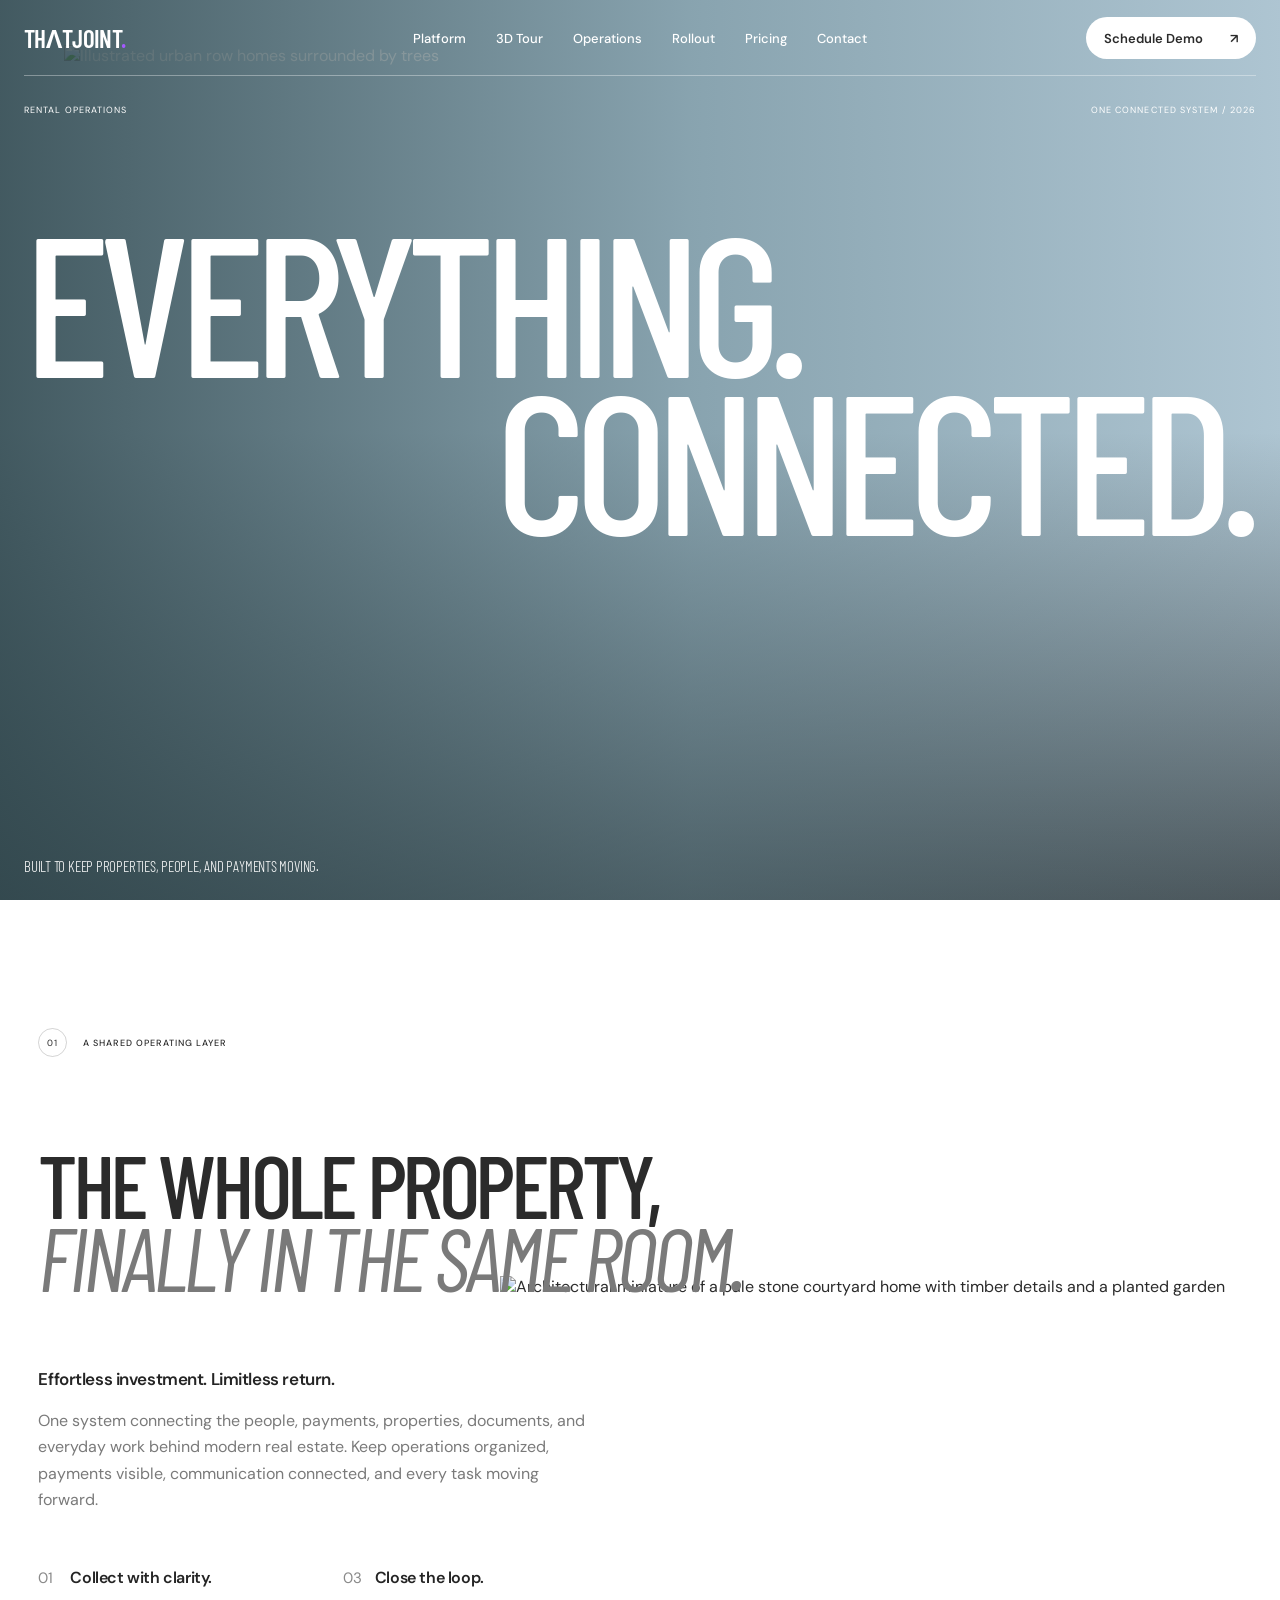
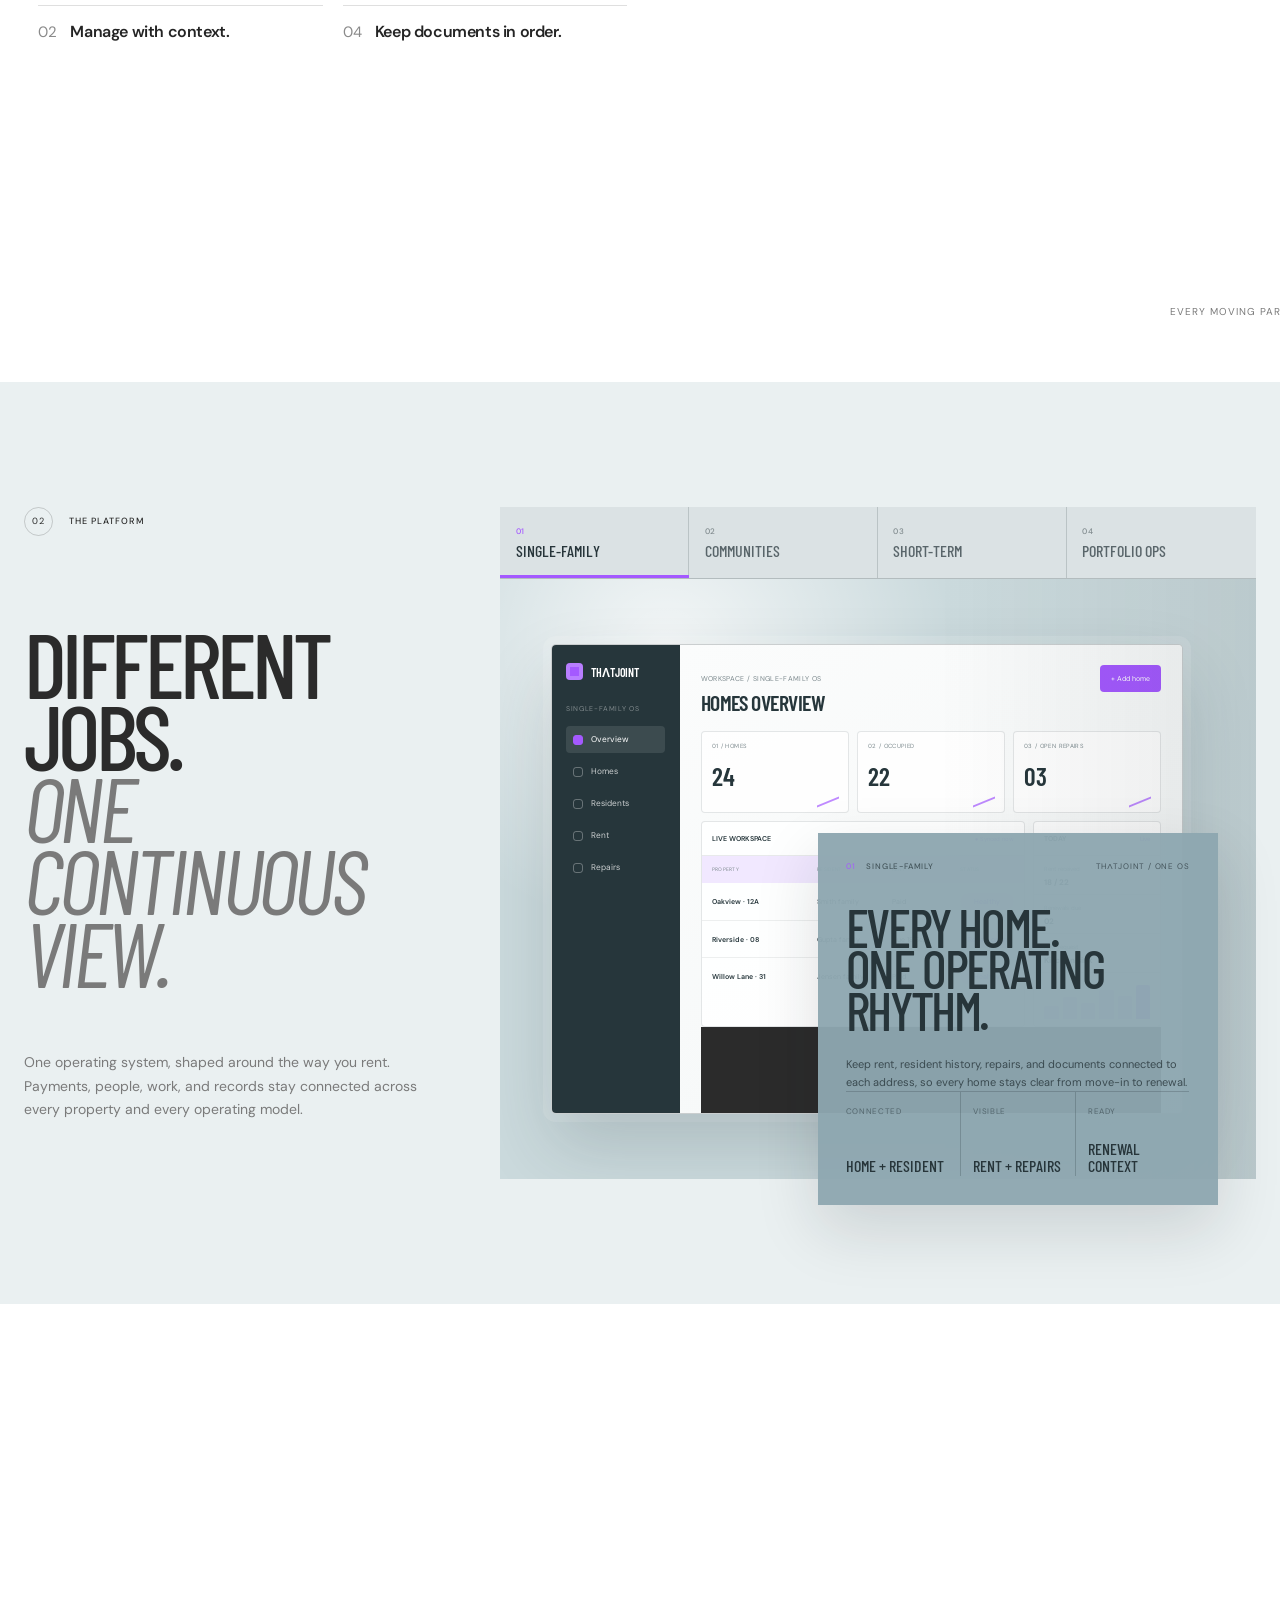
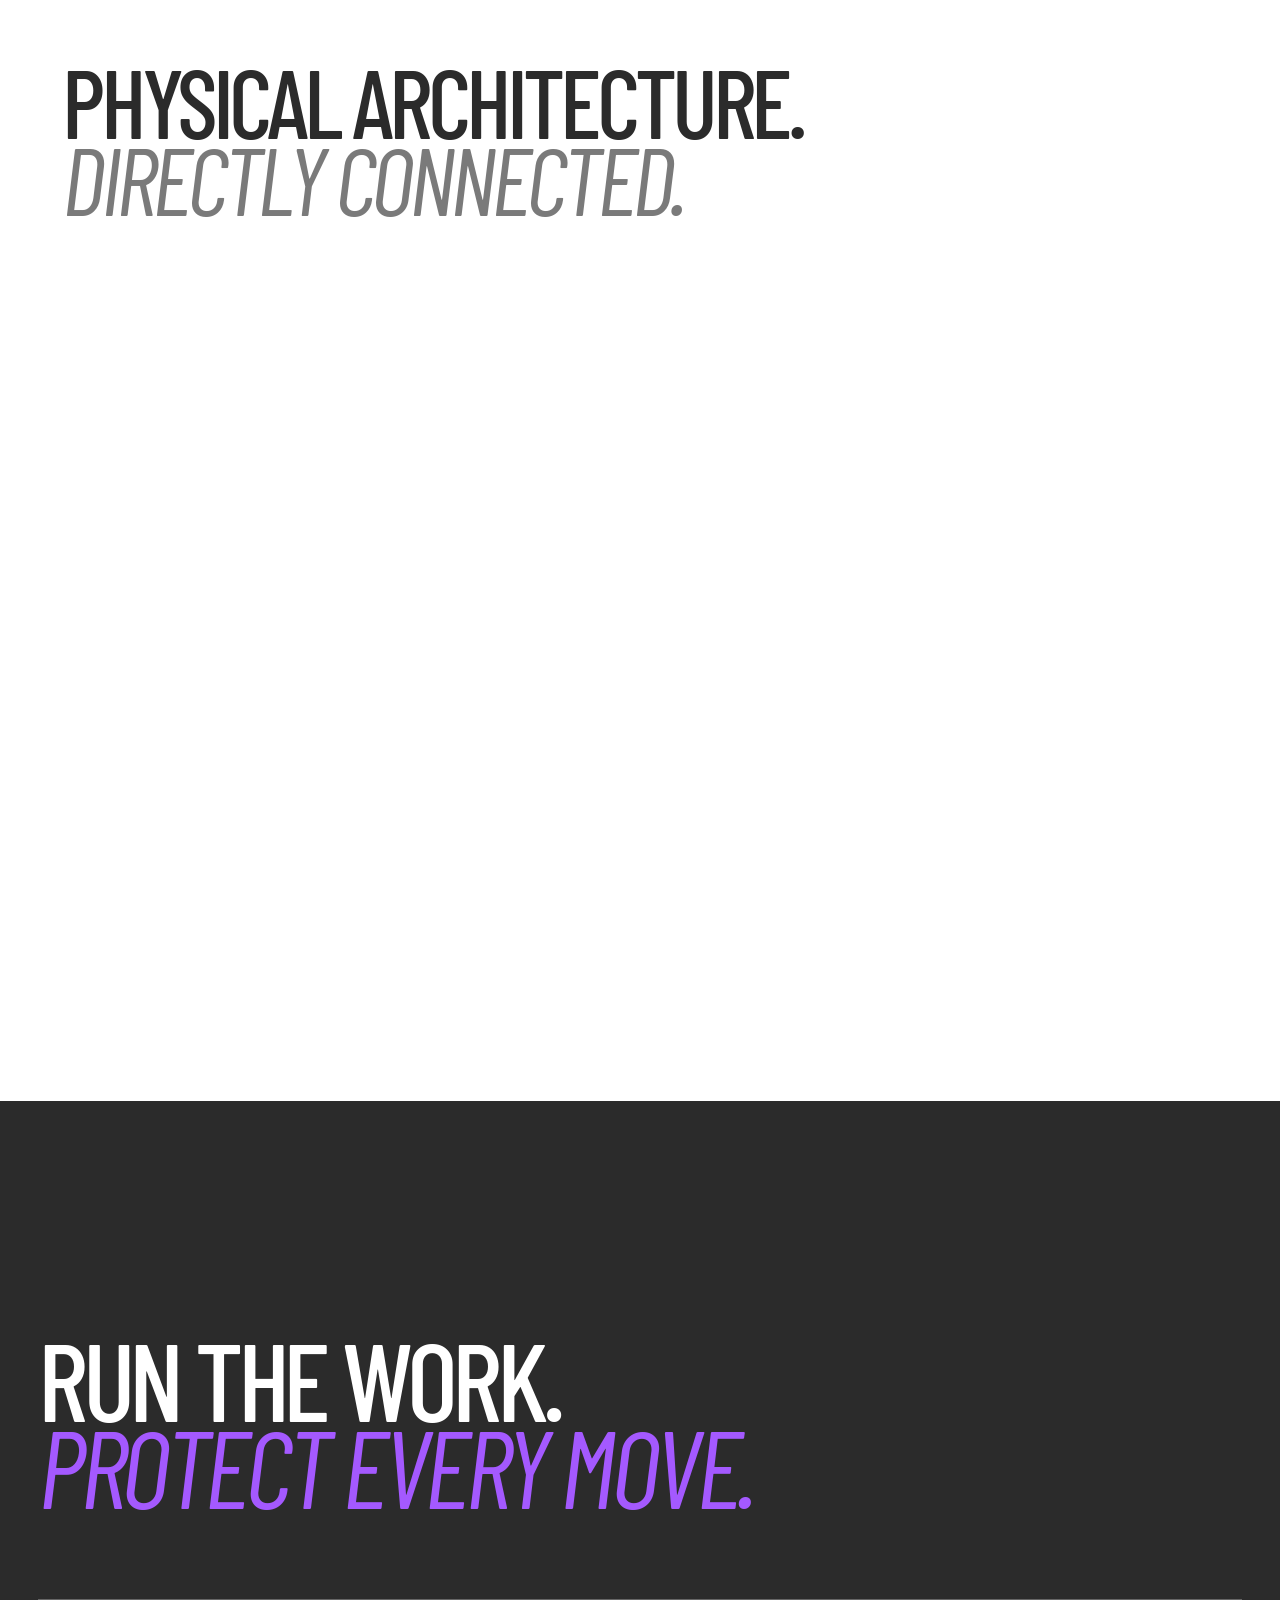
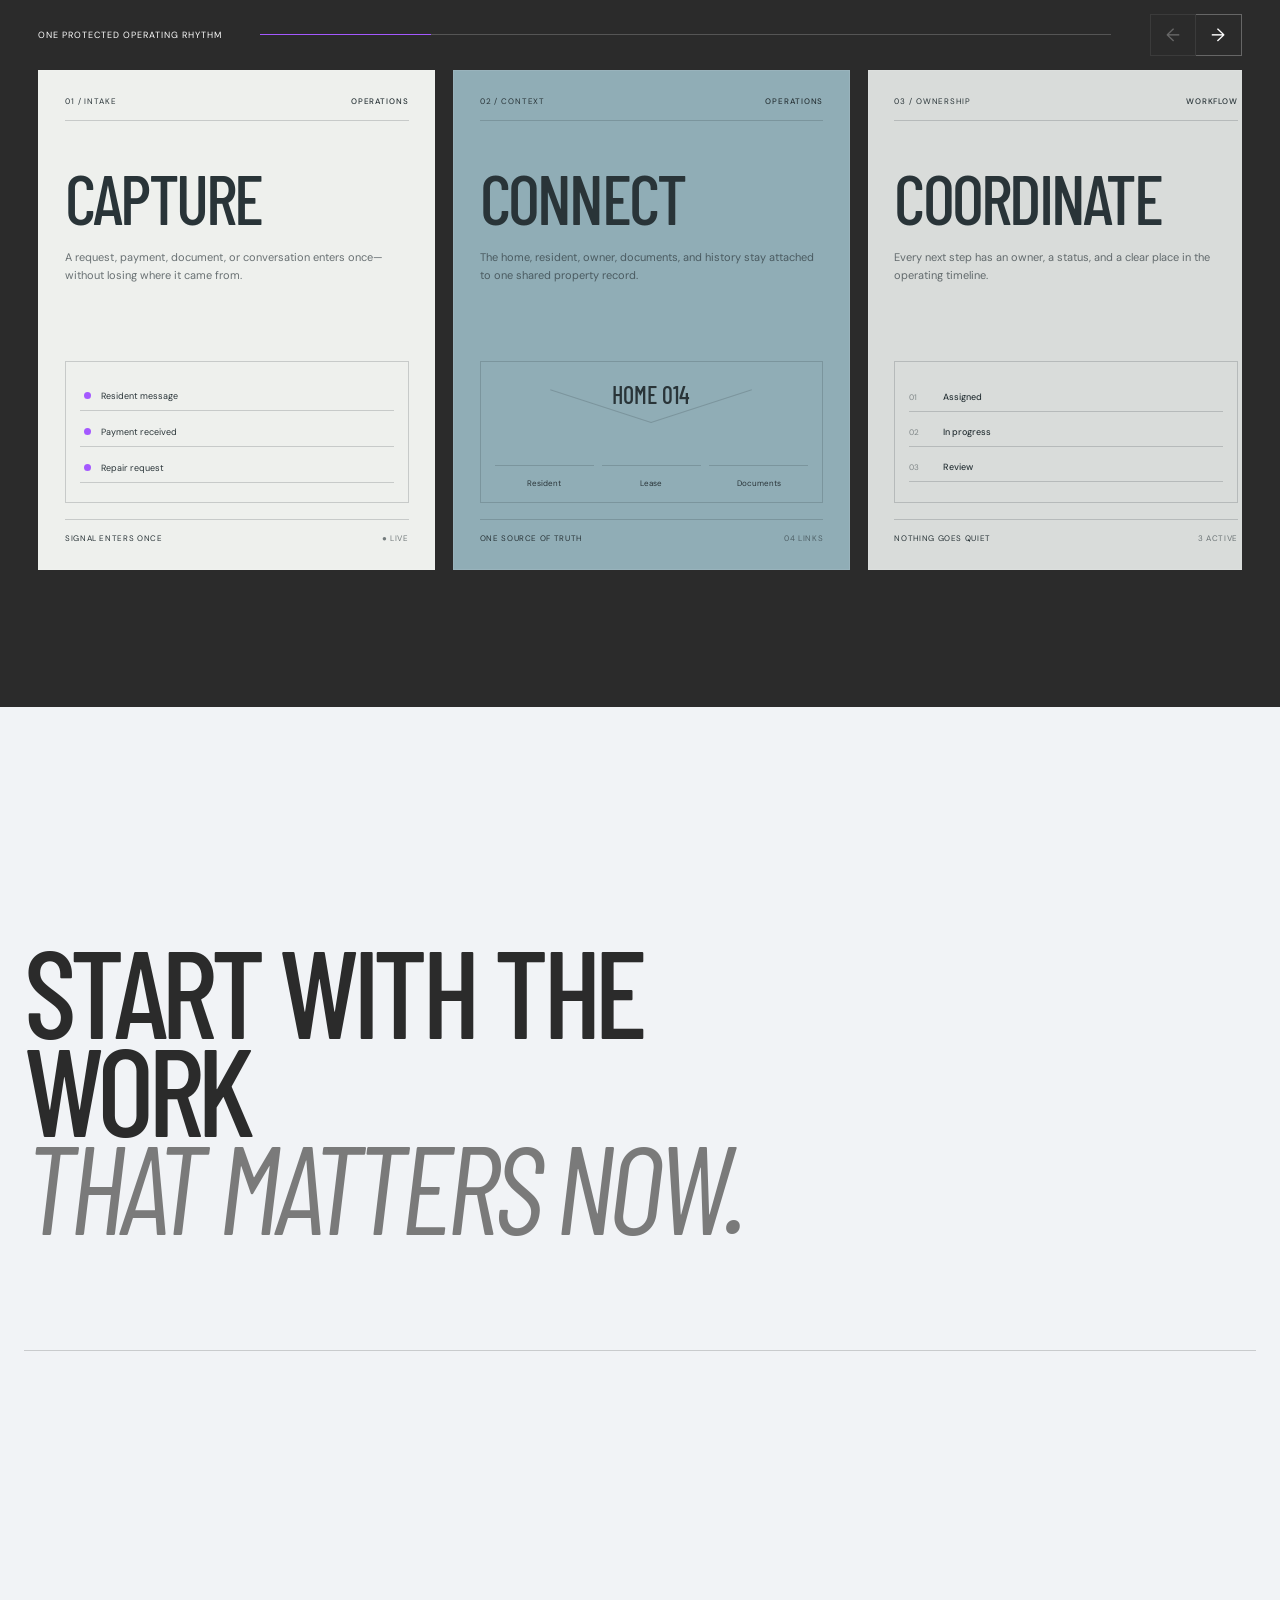
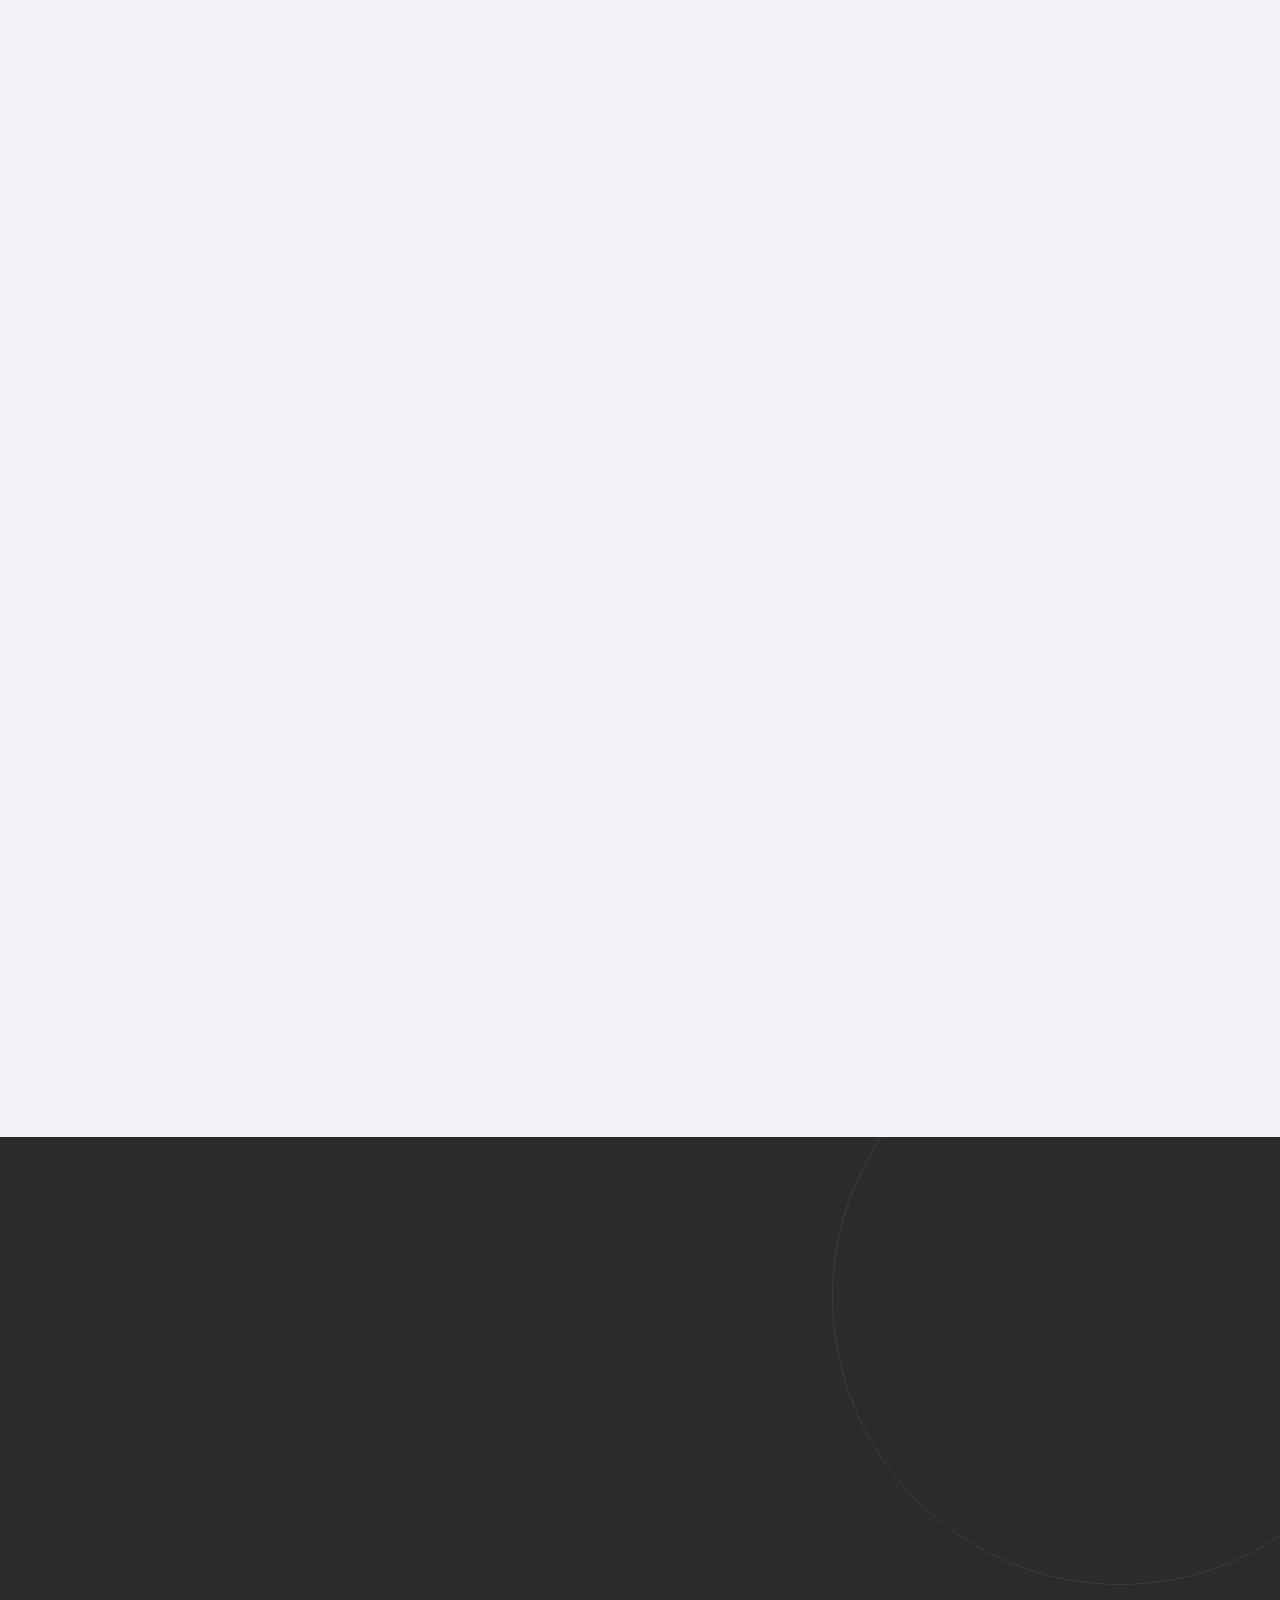
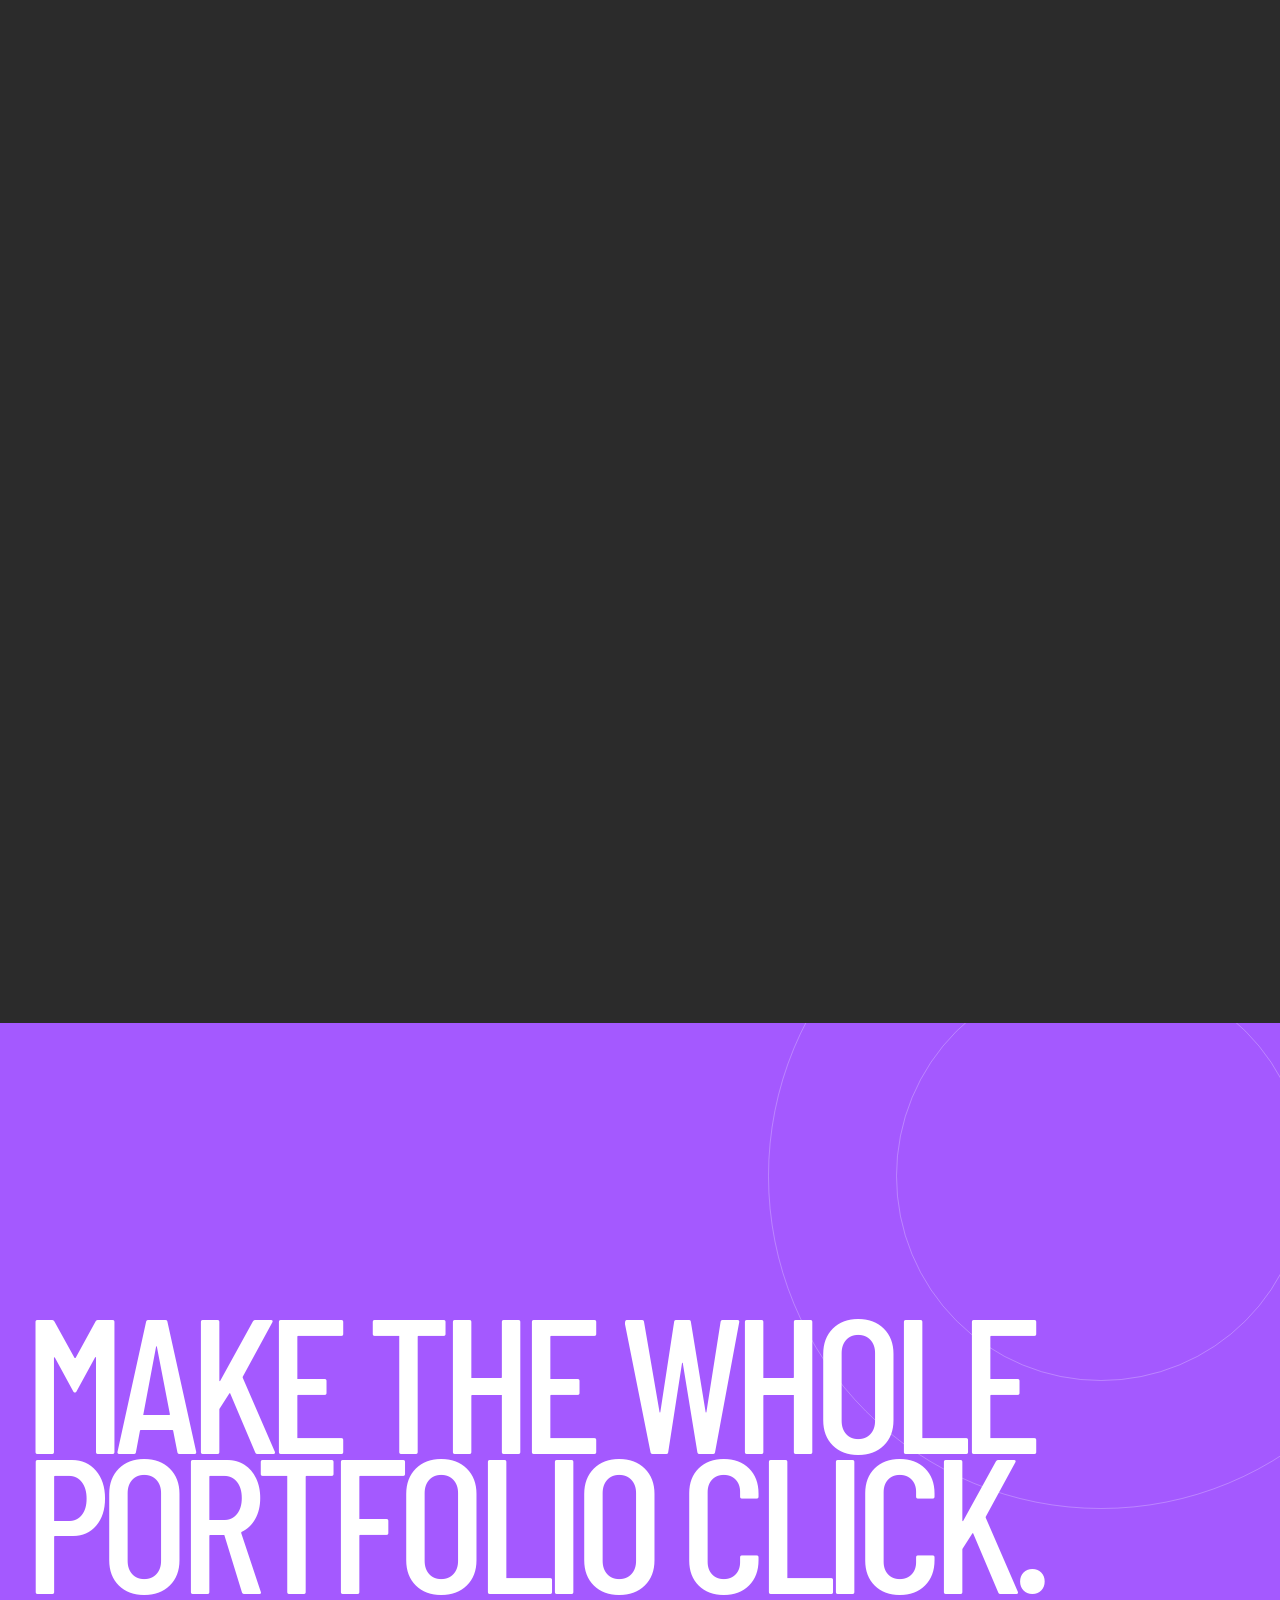
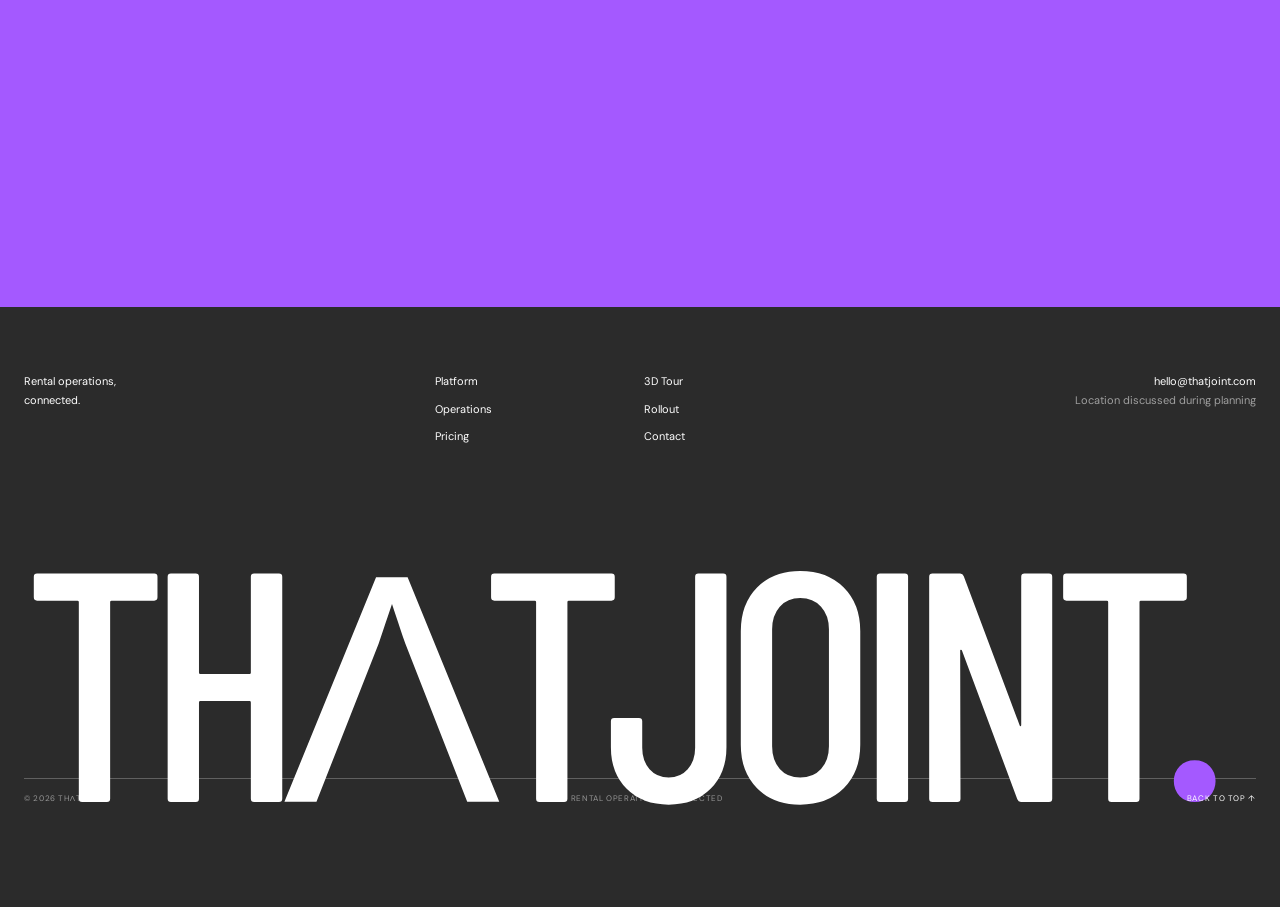
==== commit ee942ac9: "feat: embed terrace and outview building video thumbnails inside 3D tour view box on complete assemb" ====
--- a/index.html
+++ b/index.html
@@ -76,139 +76,13 @@
 
     <section class="tour section-pad" id="tour" aria-labelledby="tour-title">
       <div class="tour-inner">
-        <p class="eyebrow reveal"><span>02</span><b>Physical architecture & Real-world footage</b></p>
+        <p class="eyebrow reveal"><span>02</span><b>Physical architecture</b></p>
         <div class="tour-heading">
           <h2 class="display split-heading" id="tour-title">Physical architecture.<br /><em>Directly connected.</em></h2>
-          <p class="tour-intro reveal">Explore the building’s modular courtyard layout in real time. Switch between our interactive 3D digital model and authenticated high-definition real-world video walkthroughs across our resident quarters and rooftop amenities.</p>
+          <p class="tour-intro reveal">Explore the building’s modular courtyard layout in real time. Switch zones and inspect live operations hotspots directly within the spatial view.</p>
         </div>
         <div class="tour-embed-wrap reveal">
           <div id="embeddedBuildingTour"></div>
-        </div>
-
-        <!-- Real-World Video Walkthrough Showcase -->
-        <div class="real-world-videos-showcase reveal" id="realWorldVideos">
-          <div class="videos-grid-header">
-            <div class="videos-grid-title">
-              <p class="eyebrow"><span>VERIFIED</span><b>On-Site Architectural Video Feeds</b></p>
-              <h3>Real-World Spaces,<br /><em>captured live.</em></h3>
-              <p>Authentic cinematic walkthroughs matching our 3D spatial zones: from the high-density cantilevered residential facade to the sunset rooftop wellness terrace.</p>
-            </div>
-            <a class="tour-fullscreen-link" href="building-tour.html">Launch Fullscreen 3D Tour ↗</a>
-          </div>
-
-          <div class="videos-grid">
-            <!-- Video 1: Rooftop Terrace & Amenities -->
-            <article class="video-showcase-card">
-              <div class="video-player-wrap">
-                <video
-                  controls
-                  playsinline
-                  loop
-                  muted
-                  poster="assets/videos/rooftop-terrace-poster.jpg"
-                  preload="metadata"
-                  aria-label="Zone 03 Rooftop Terrace Amenity Lounge video walkthrough">
-                  <source src="assets/videos/rooftop-terrace-sunset.mp4" type="video/mp4" />
-                  Your browser does not support the video tag.
-                </video>
-                <div class="video-badge-overlay">
-                  <span class="video-badge highlight">Zone 03 · Amenities</span>
-                  <span class="video-badge">4K Sunset Feed</span>
-                </div>
-              </div>
-
-              <div class="video-specs-content">
-                <div class="video-zone-tag"><span></span>Zone 03 · Rooftop Terrace & Lounge</div>
-                <h4>Rooftop Garden Terrace & Amenity Lounge</h4>
-                <p class="video-description">
-                  Elevated outdoor resident sanctuary captured at golden hour sunset. Features acoustic-cushioned artificial turf, solid teakwood modular lounge sofas with weather-resilient upholstery, contemporary matte-black wire deck armchairs, and Mediterranean olive trees in organic white conical planters overlooking panoramic horizons.
-                </p>
-
-                <dl class="video-specs-list">
-                  <div class="spec-item">
-                    <dt>Spatial Function</dt>
-                    <dd>Rooftop Wellness & Social Deck</dd>
-                  </div>
-                  <div class="spec-item">
-                    <dt>Time of Capture</dt>
-                    <dd>Golden Hour / West Sunset</dd>
-                  </div>
-                  <div class="spec-item">
-                    <dt>Materials & Fixtures</dt>
-                    <dd>Teak Frame, Outdoor Linen, Wire Mesh</dd>
-                  </div>
-                  <div class="spec-item">
-                    <dt>Biophilic Elements</dt>
-                    <dd>Potted Olive Trees & Succulents</dd>
-                  </div>
-                  <div class="spec-item">
-                    <dt>Operational Covenants</dt>
-                    <dd>Automated Twilight Lighting & Curfew Rules</dd>
-                  </div>
-                  <div class="spec-item">
-                    <dt>Telemetry Sensor</dt>
-                    <dd>Microgrid Solar Reserve (92% Batt)</dd>
-                  </div>
-                </dl>
-              </div>
-            </article>
-
-            <!-- Video 2: Residential Facade & Living Quarters -->
-            <article class="video-showcase-card">
-              <div class="video-player-wrap">
-                <video
-                  controls
-                  playsinline
-                  loop
-                  muted
-                  poster="assets/videos/residential-facade-poster.jpg"
-                  preload="metadata"
-                  aria-label="Zones 01 and 02 Multi-unit Residential Facade video walkthrough">
-                  <source src="assets/videos/residential-facade-units.mp4" type="video/mp4" />
-                  Your browser does not support the video tag.
-                </video>
-                <div class="video-badge-overlay">
-                  <span class="video-badge highlight">Zones 01 & 02 · Quarters</span>
-                  <span class="video-badge">60 FPS 1080p HD</span>
-                </div>
-              </div>
-
-              <div class="video-specs-content">
-                <div class="video-zone-tag"><span></span>Zones 01 & 02 · Building Assembly & Living Units</div>
-                <h4>Multi-Unit Living Complex & Facade Architecture</h4>
-                <p class="video-description">
-                  Cinematic upward architectural survey of the high-density residential towers. Showcases modern alternating cantilevered curved balconies with tempered safety glass balustrades, acoustic cyan-blue vertical privacy fins dividing individual residences, floor-to-ceiling double-glazed patio portals, and central elevator/ventilation core.
-                </p>
-
-                <dl class="video-specs-list">
-                  <div class="spec-item">
-                    <dt>Architectural Style</dt>
-                    <dd>Contemporary Cantilevered High-Rise</dd>
-                  </div>
-                  <div class="spec-item">
-                    <dt>Framerate & Quality</dt>
-                    <dd>60 FPS Smooth Architectural Pan</dd>
-                  </div>
-                  <div class="spec-item">
-                    <dt>Balcony Infrastructure</dt>
-                    <dd>Glass Balustrades & Cyan Privacy Fins</dd>
-                  </div>
-                  <div class="spec-item">
-                    <dt>Glazing & Thermal</dt>
-                    <dd>Floor-to-Ceiling Sliding Double Glaze</dd>
-                  </div>
-                  <div class="spec-item">
-                    <dt>Access & Keyless</dt>
-                    <dd>Smart Pass Digital Locks on All Portals</dd>
-                  </div>
-                  <div class="spec-item">
-                    <dt>HVAC Integration</dt>
-                    <dd>Individual Unit Condenser Telemetry</dd>
-                  </div>
-                </dl>
-              </div>
-            </article>
-          </div>
         </div>
       </div>
     </section>
--- a/styles.css
+++ b/styles.css
@@ -155,218 +155,6 @@
 .tour-intro { max-width: 580px; margin-top: clamp(32px, 3.5vw, 54px); color: var(--grey); font-size: clamp(14px, 1.1vw, 17px); line-height: 1.68; }
 .tour-embed-wrap { margin-top: clamp(40px, 4vw, 64px); }
 
-/* Real-World Video Walkthrough Showcase in 3D Tour */
-.real-world-videos-showcase {
-  margin-top: clamp(48px, 5vw, 72px);
-  padding-top: clamp(36px, 4vw, 54px);
-  border-top: 1px solid var(--line);
-}
-
-.videos-grid-header {
-  display: flex;
-  flex-wrap: wrap;
-  justify-content: space-between;
-  align-items: flex-end;
-  gap: 16px;
-  margin-bottom: 32px;
-}
-
-.videos-grid-title .eyebrow {
-  margin-bottom: 8px;
-}
-
-.videos-grid-title h3 {
-  font-family: var(--display);
-  font-size: clamp(36px, 4vw, 56px);
-  line-height: 0.88;
-  font-weight: 500;
-  text-transform: uppercase;
-  margin: 0 0 10px 0;
-  color: var(--charcoal);
-}
-
-.videos-grid-title h3 em {
-  color: var(--purple);
-  font-style: italic;
-}
-
-.videos-grid-title p {
-  color: var(--grey);
-  font-size: 15px;
-  line-height: 1.5;
-  max-width: 640px;
-  margin: 0;
-}
-
-.tour-fullscreen-link {
-  font-size: 12px;
-  letter-spacing: 0.08em;
-  text-transform: uppercase;
-  color: var(--purple);
-  text-decoration: none;
-  font-weight: 600;
-  display: inline-flex;
-  align-items: center;
-  gap: 6px;
-  transition: color 0.2s;
-  padding: 8px 16px;
-  border-radius: 999px;
-  border: 1px solid rgba(164, 89, 255, 0.3);
-  background: rgba(164, 89, 255, 0.06);
-}
-
-.tour-fullscreen-link:hover {
-  color: var(--white);
-  background: var(--purple);
-  border-color: var(--purple);
-}
-
-.videos-grid {
-  display: grid;
-  grid-template-columns: repeat(2, minmax(0, 1fr));
-  gap: clamp(24px, 3vw, 44px);
-}
-
-@media (max-width: 900px) {
-  .videos-grid {
-    grid-template-columns: 1fr;
-  }
-}
-
-.video-showcase-card {
-  background: var(--fog);
-  border: 1px solid var(--line);
-  border-radius: 20px;
-  overflow: hidden;
-  display: flex;
-  flex-direction: column;
-  box-shadow: 0 16px 40px rgba(0, 0, 0, 0.04);
-  transition: transform 0.25s ease, box-shadow 0.25s ease;
-}
-
-.video-showcase-card:hover {
-  transform: translateY(-4px);
-  box-shadow: 0 24px 60px rgba(0, 0, 0, 0.08);
-}
-
-.video-player-wrap {
-  position: relative;
-  width: 100%;
-  aspect-ratio: 16 / 9;
-  background: #0D1117;
-  overflow: hidden;
-}
-
-.video-player-wrap video {
-  width: 100%;
-  height: 100%;
-  object-fit: cover;
-  display: block;
-}
-
-.video-badge-overlay {
-  position: absolute;
-  top: 14px;
-  left: 14px;
-  display: flex;
-  gap: 8px;
-  z-index: 2;
-  pointer-events: none;
-}
-
-.video-badge {
-  background: rgba(0, 0, 0, 0.72);
-  backdrop-filter: blur(8px);
-  -webkit-backdrop-filter: blur(8px);
-  color: var(--white);
-  font-size: 10px;
-  letter-spacing: 0.08em;
-  text-transform: uppercase;
-  font-weight: 600;
-  padding: 4px 10px;
-  border-radius: 999px;
-  border: 1px solid rgba(255, 255, 255, 0.2);
-}
-
-.video-badge.highlight {
-  background: rgba(164, 89, 255, 0.9);
-  border-color: rgba(255, 255, 255, 0.4);
-}
-
-.video-specs-content {
-  padding: clamp(22px, 2.5vw, 32px);
-  display: flex;
-  flex-direction: column;
-  flex: 1;
-}
-
-.video-zone-tag {
-  display: inline-flex;
-  align-items: center;
-  gap: 8px;
-  font-size: 11px;
-  letter-spacing: 0.12em;
-  text-transform: uppercase;
-  color: var(--purple);
-  font-weight: 700;
-  margin-bottom: 8px;
-}
-
-.video-zone-tag span {
-  width: 6px;
-  height: 6px;
-  border-radius: 50%;
-  background: var(--purple);
-}
-
-.video-specs-content h4 {
-  font-family: var(--display);
-  font-size: clamp(24px, 2.2vw, 34px);
-  line-height: 1.05;
-  font-weight: 500;
-  text-transform: uppercase;
-  color: var(--charcoal);
-  margin: 0 0 12px 0;
-}
-
-.video-description {
-  font-size: 14px;
-  line-height: 1.6;
-  color: #4A4A4A;
-  margin-bottom: 22px;
-}
-
-.video-specs-list {
-  display: grid;
-  grid-template-columns: repeat(2, minmax(0, 1fr));
-  gap: 14px 18px;
-  padding-top: 18px;
-  border-top: 1px solid rgba(43, 43, 43, 0.12);
-  margin-top: auto;
-}
-
-.spec-item {
-  display: flex;
-  flex-direction: column;
-  gap: 3px;
-}
-
-.spec-item dt {
-  font-size: 10px;
-  letter-spacing: 0.08em;
-  text-transform: uppercase;
-  color: var(--grey);
-  font-weight: 600;
-}
-
-.spec-item dd {
-  font-size: 13px;
-  font-weight: 600;
-  color: var(--charcoal);
-  margin: 0;
-  line-height: 1.35;
-}
-
 .process { overflow: hidden; background: var(--charcoal); color: var(--white); }
 .process-inner { width: min(100%, var(--layout-max)); margin: 0 auto; padding: var(--section-space) var(--layout-gutter) clamp(105px, 9vw, 145px); }
 .process-heading { display: grid; grid-template-columns: repeat(12, minmax(0, 1fr)); column-gap: var(--grid-gap); align-items: end; margin-top: clamp(68px, 6vw, 96px); }
--- a/building-tour.css
+++ b/building-tour.css
@@ -412,6 +412,328 @@
 }
 
 /* ------------------------------------------------------------------ *
+ *  In-Tour Video Player Screen & Complete Assembly Video Cards        *
+ * ------------------------------------------------------------------ */
+
+/* Video Screen Overlay inside 3D Viewport */
+.tj-tour-video-screen {
+  position: absolute;
+  inset: 0;
+  width: 100%;
+  height: 100%;
+  z-index: 20;
+  background: #080C0E;
+  display: flex;
+  flex-direction: column;
+  justify-content: center;
+  align-items: center;
+  overflow: hidden;
+  animation: tjFadeIn 0.25s ease forwards;
+}
+
+@keyframes tjFadeIn {
+  from { opacity: 0; }
+  to { opacity: 1; }
+}
+
+.tj-tour-active-video {
+  width: 100%;
+  height: 100%;
+  object-fit: cover;
+  display: block;
+}
+
+.tj-tour-video-topbar {
+  position: absolute;
+  top: 16px;
+  left: 16px;
+  right: 16px;
+  display: flex;
+  justify-content: space-between;
+  align-items: center;
+  gap: 12px;
+  z-index: 25;
+  background: rgba(18, 24, 28, 0.88);
+  border: 1px solid rgba(255, 255, 255, 0.16);
+  border-radius: 4px;
+  padding: 10px 16px;
+  backdrop-filter: blur(12px);
+  -webkit-backdrop-filter: blur(12px);
+  box-shadow: 0 10px 30px rgba(0, 0, 0, 0.35);
+}
+
+.tj-tour-video-meta {
+  display: flex;
+  flex-direction: column;
+  gap: 2px;
+}
+
+.tj-tour-video-badge {
+  font-size: 8px;
+  letter-spacing: 0.14em;
+  text-transform: uppercase;
+  color: #34D399;
+  font-weight: 600;
+}
+
+.tj-tour-video-title {
+  font-family: var(--display, "Barlow Condensed", sans-serif);
+  font-size: 22px;
+  font-weight: 600;
+  text-transform: uppercase;
+  color: #FFFFFF;
+  line-height: 1.1;
+  letter-spacing: -0.01em;
+}
+
+.tj-tour-video-subtitle {
+  font-size: 11px;
+  color: rgba(255, 255, 255, 0.65);
+  letter-spacing: 0.02em;
+}
+
+.tj-tour-video-actions {
+  display: flex;
+  align-items: center;
+  gap: 8px;
+}
+
+.tj-tour-video-switch-btn {
+  background: rgba(255, 255, 255, 0.14);
+  color: #FFFFFF;
+  border: 1px solid rgba(255, 255, 255, 0.28);
+  border-radius: 3px;
+  padding: 7px 14px;
+  font-size: 11px;
+  font-family: var(--body, Inter, sans-serif);
+  cursor: pointer;
+  transition: all 0.2s ease;
+  white-space: nowrap;
+}
+
+.tj-tour-video-switch-btn:hover {
+  background: rgba(255, 255, 255, 0.26);
+  border-color: rgba(255, 255, 255, 0.5);
+}
+
+.tj-tour-video-close-btn {
+  background: #FFFFFF;
+  color: #182024;
+  font-weight: 600;
+  border: none;
+  border-radius: 3px;
+  padding: 7px 14px;
+  font-size: 11px;
+  font-family: var(--body, Inter, sans-serif);
+  cursor: pointer;
+  transition: all 0.2s ease;
+  white-space: nowrap;
+}
+
+.tj-tour-video-close-btn:hover {
+  background: #E5E7EB;
+  transform: translateY(-1px);
+}
+
+/* Complete Assembly Video Thumbnails Overlay */
+.tj-assembly-video-cards {
+  position: absolute;
+  bottom: 60px;
+  left: 50%;
+  transform: translateX(-50%);
+  z-index: 15;
+  width: min(92%, 520px);
+  background: rgba(255, 255, 255, 0.94);
+  border: 1px solid rgba(43, 43, 43, 0.18);
+  border-radius: 6px;
+  padding: 10px 12px 12px;
+  backdrop-filter: blur(14px);
+  -webkit-backdrop-filter: blur(14px);
+  box-shadow: 0 16px 36px rgba(18, 30, 36, 0.18);
+  display: flex;
+  flex-direction: column;
+  gap: 8px;
+  animation: tjCardsSlideUp 0.3s cubic-bezier(0.16, 1, 0.3, 1) forwards;
+}
+
+@keyframes tjCardsSlideUp {
+  from {
+    opacity: 0;
+    transform: translate(-50%, 14px);
+  }
+  to {
+    opacity: 1;
+    transform: translate(-50%, 0);
+  }
+}
+
+.tj-assembly-cards-header {
+  display: flex;
+  justify-content: space-between;
+  align-items: center;
+  border-bottom: 1px solid rgba(43, 43, 43, 0.08);
+  padding-bottom: 6px;
+}
+
+.tj-assembly-cards-title {
+  display: flex;
+  align-items: center;
+  gap: 7px;
+  font-size: 9px;
+  font-weight: 600;
+  letter-spacing: 0.12em;
+  text-transform: uppercase;
+  color: var(--charcoal, #2B2B2B);
+}
+
+.tj-pulse-dot {
+  width: 7px;
+  height: 7px;
+  border-radius: 50%;
+  background: #10B981;
+  box-shadow: 0 0 0 3px rgba(16, 185, 129, 0.25);
+  animation: tjPulse 2s infinite ease-in-out;
+}
+
+@keyframes tjPulse {
+  0%, 100% { box-shadow: 0 0 0 3px rgba(16, 185, 129, 0.25); }
+  50% { box-shadow: 0 0 0 5px rgba(16, 185, 129, 0.08); }
+}
+
+.tj-assembly-cards-dismiss {
+  background: transparent;
+  border: none;
+  color: var(--grey, #7A7A7A);
+  font-size: 13px;
+  cursor: pointer;
+  padding: 2px 6px;
+  border-radius: 3px;
+  line-height: 1;
+  transition: color 0.15s ease;
+}
+
+.tj-assembly-cards-dismiss:hover {
+  color: var(--charcoal, #2B2B2B);
+}
+
+.tj-video-thumbs-row {
+  display: grid;
+  grid-template-columns: 1fr 1fr;
+  gap: 10px;
+}
+
+.tj-video-thumb-card {
+  background: #FFFFFF;
+  border: 1px solid rgba(43, 43, 43, 0.12);
+  border-radius: 4px;
+  padding: 6px;
+  display: flex;
+  flex-direction: column;
+  gap: 6px;
+  text-align: left;
+  cursor: pointer;
+  transition: all 0.2s cubic-bezier(0.16, 1, 0.3, 1);
+  outline: none;
+  position: relative;
+}
+
+.tj-video-thumb-card:hover {
+  border-color: var(--charcoal, #2B2B2B);
+  transform: translateY(-2px);
+  box-shadow: 0 8px 18px rgba(0, 0, 0, 0.09);
+}
+
+.tj-thumb-img-wrap {
+  position: relative;
+  aspect-ratio: 16 / 9;
+  border-radius: 3px;
+  overflow: hidden;
+  background: #000;
+}
+
+.tj-thumb-img-wrap img {
+  width: 100%;
+  height: 100%;
+  object-fit: cover;
+  display: block;
+  transition: transform 0.3s ease;
+}
+
+.tj-video-thumb-card:hover .tj-thumb-img-wrap img {
+  transform: scale(1.04);
+}
+
+.tj-thumb-play-icon {
+  position: absolute;
+  top: 50%;
+  left: 50%;
+  transform: translate(-50%, -50%);
+  width: 28px;
+  height: 28px;
+  border-radius: 50%;
+  background: rgba(0, 0, 0, 0.65);
+  border: 1px solid rgba(255, 255, 255, 0.5);
+  color: #FFF;
+  display: flex;
+  align-items: center;
+  justify-content: center;
+  font-size: 10px;
+  padding-left: 2px;
+  backdrop-filter: blur(4px);
+  transition: background 0.2s ease, transform 0.2s ease;
+}
+
+.tj-video-thumb-card:hover .tj-thumb-play-icon {
+  background: var(--purple, #A459FF);
+  border-color: var(--purple, #A459FF);
+  transform: translate(-50%, -50%) scale(1.1);
+}
+
+.tj-thumb-duration {
+  position: absolute;
+  bottom: 4px;
+  right: 5px;
+  background: rgba(0, 0, 0, 0.75);
+  color: #FFF;
+  font-size: 9px;
+  font-weight: 500;
+  padding: 1px 4px;
+  border-radius: 2px;
+  letter-spacing: 0.04em;
+}
+
+.tj-thumb-details {
+  display: flex;
+  flex-direction: column;
+  gap: 1px;
+  padding: 2px 2px 4px;
+}
+
+.tj-thumb-label {
+  font-size: 8px;
+  letter-spacing: 0.1em;
+  text-transform: uppercase;
+  color: var(--grey, #7A7A7A);
+  font-weight: 500;
+}
+
+.tj-thumb-name {
+  font-family: var(--display, "Barlow Condensed", sans-serif);
+  font-size: 16px;
+  font-weight: 600;
+  text-transform: uppercase;
+  color: var(--charcoal, #2B2B2B);
+  line-height: 1.1;
+}
+
+.tj-thumb-details small {
+  font-size: 10px;
+  color: var(--grey, #7A7A7A);
+  line-height: 1.25;
+  margin-top: 2px;
+}
+
+/* ------------------------------------------------------------------ *
  *  Responsive Behavior                                                *
  * ------------------------------------------------------------------ */
 @media (max-width: 860px) {
@@ -433,6 +755,42 @@
   .tj-hotspot-popover {
     width: 220px;
   }
+  .tj-assembly-video-cards {
+    bottom: 56px;
+    width: calc(100% - 24px);
+    padding: 8px 10px 10px;
+  }
+  .tj-tour-video-topbar {
+    top: 10px;
+    left: 10px;
+    right: 10px;
+    padding: 8px 12px;
+  }
+  .tj-tour-video-title {
+    font-size: 18px;
+  }
+}
+
+@media (max-width: 600px) {
+  .tj-tour-video-topbar {
+    flex-direction: column;
+    align-items: flex-start;
+    gap: 8px;
+  }
+  .tj-tour-video-actions {
+    width: 100%;
+    justify-content: space-between;
+  }
+  .tj-video-thumbs-row {
+    grid-template-columns: 1fr 1fr;
+    gap: 6px;
+  }
+  .tj-thumb-details small {
+    display: none;
+  }
+  .tj-thumb-name {
+    font-size: 14px;
+  }
 }
 
 @media (max-width: 480px) {
@@ -449,11 +807,15 @@
 
 /* Reduced Motion */
 @media (prefers-reduced-motion: reduce) {
-  .tj-hotspot-pin::after {
+  .tj-hotspot-pin::after,
+  .tj-pulse-dot {
     animation: none !important;
   }
   .tj-hotspot-popover,
-  .tj-tour-zone-btn {
+  .tj-tour-zone-btn,
+  .tj-assembly-video-cards,
+  .tj-tour-video-screen {
     transition: none !important;
-  }
-}
+    animation: none !important;
+  }
+}
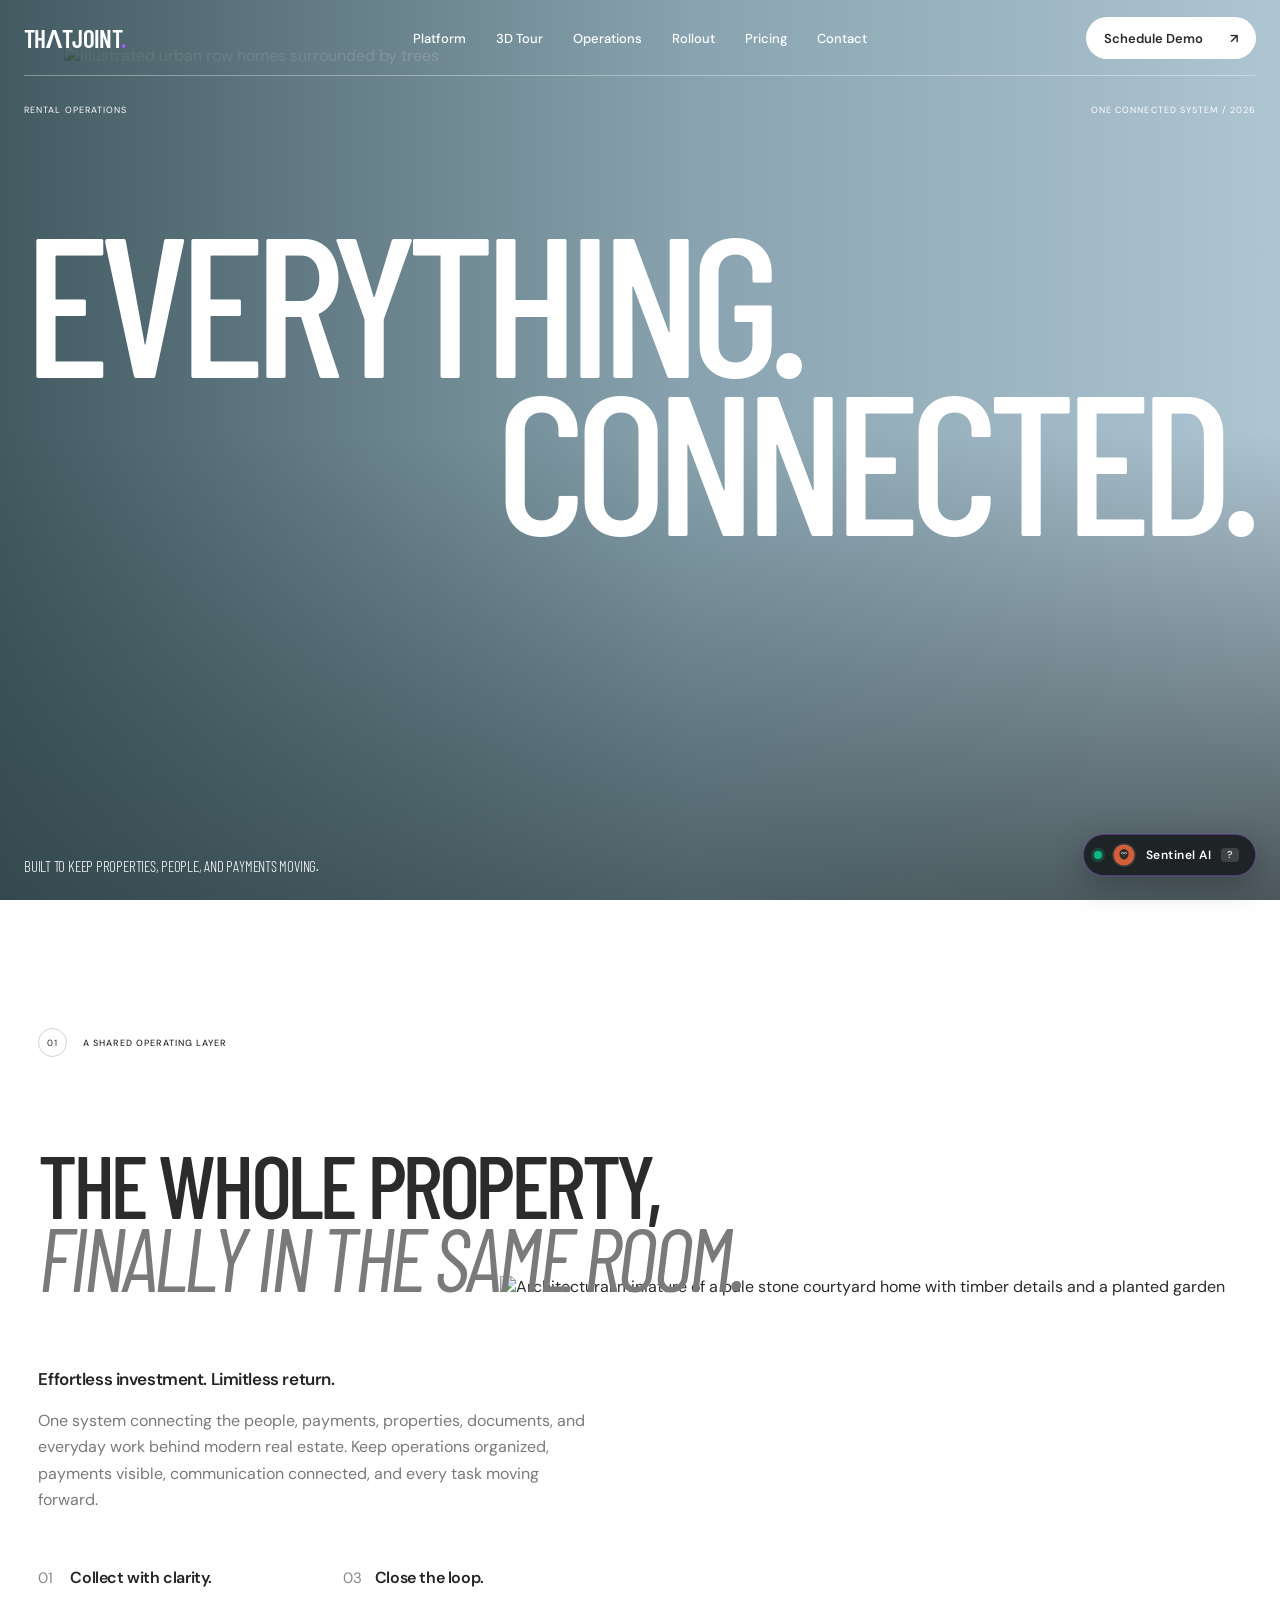
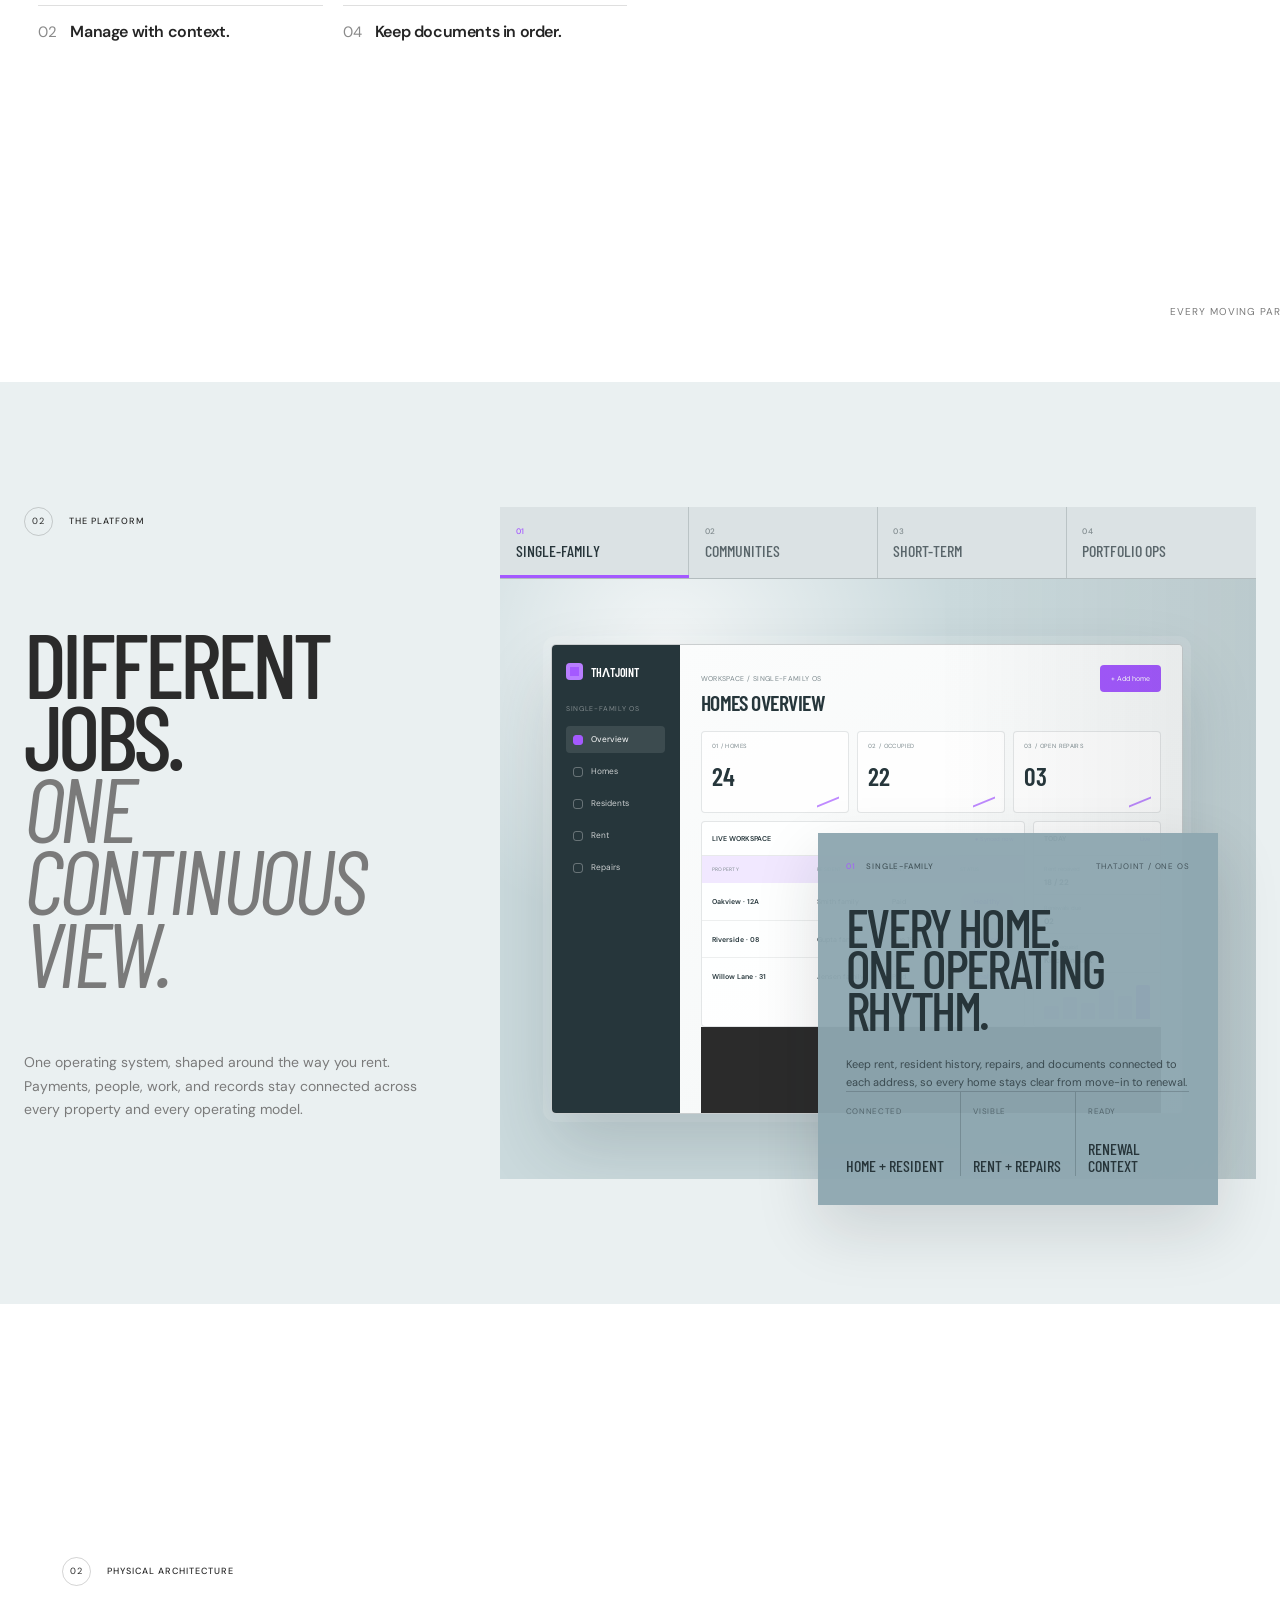
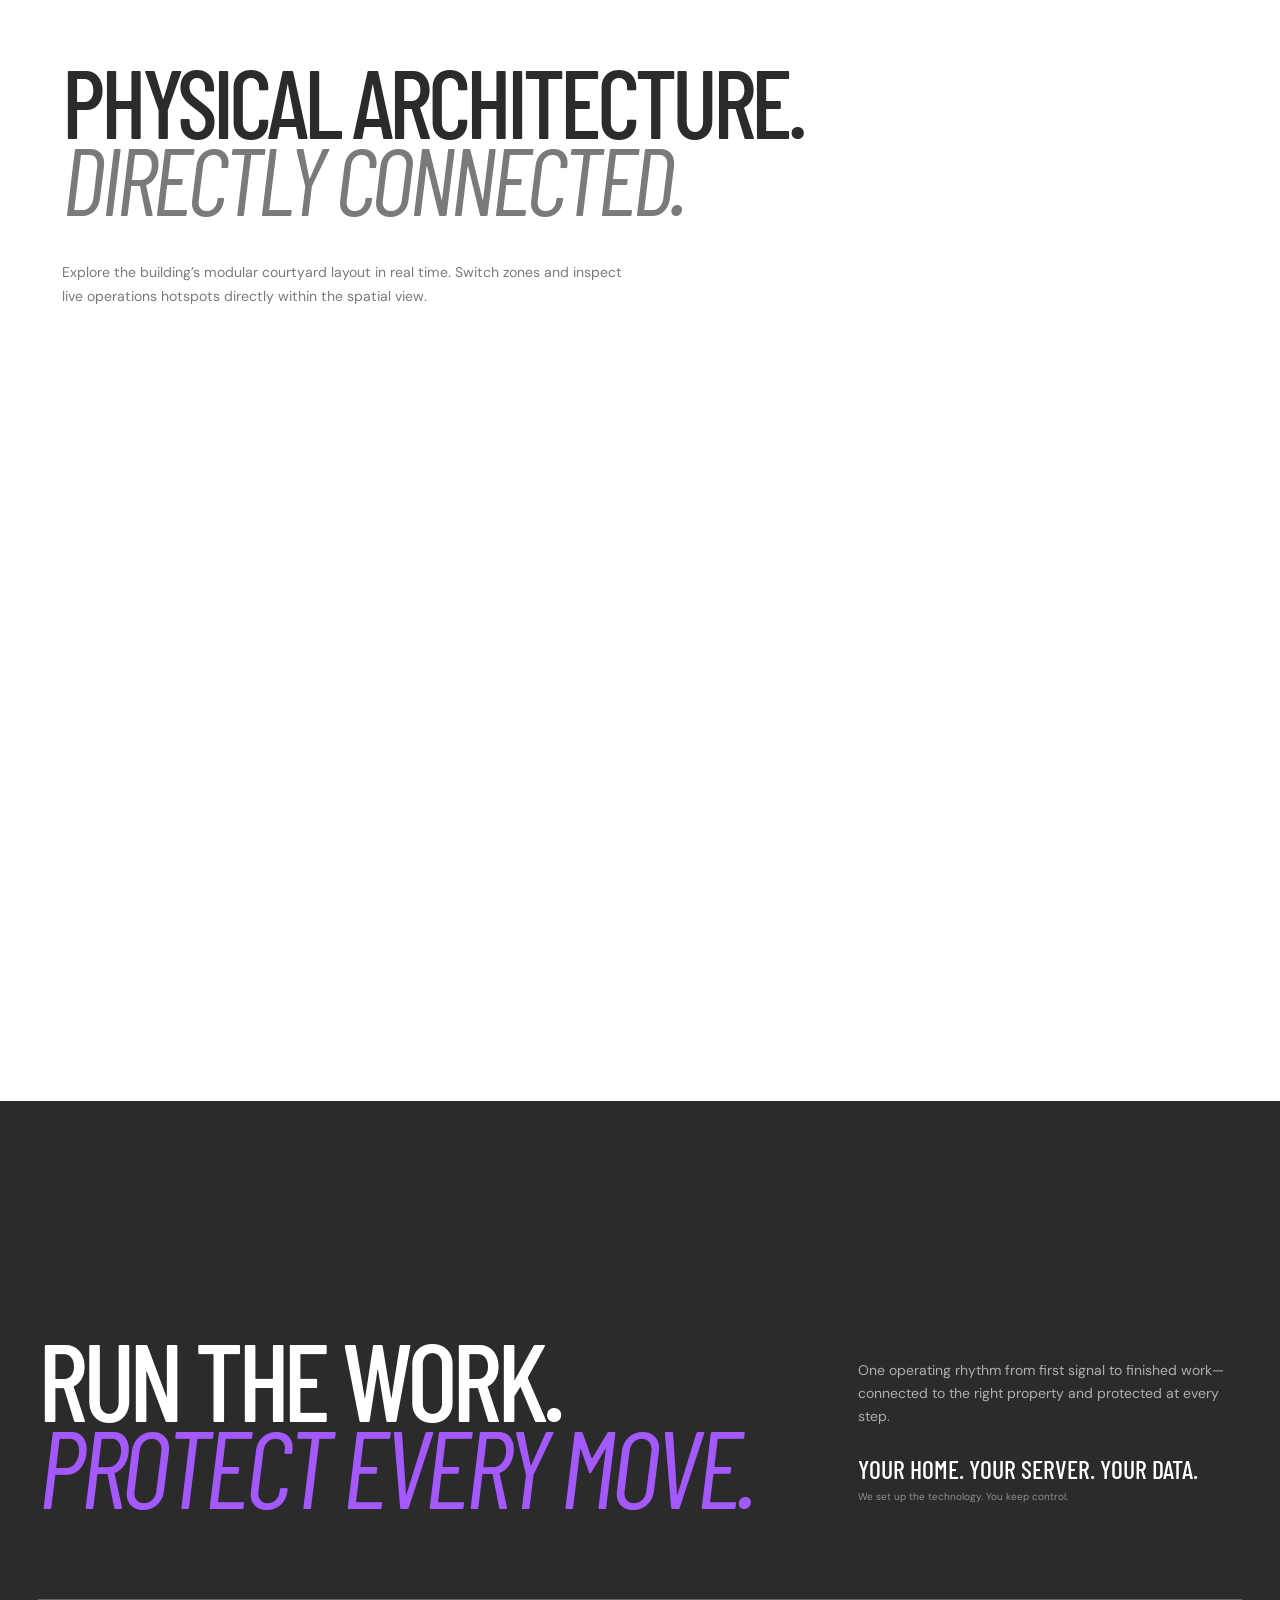
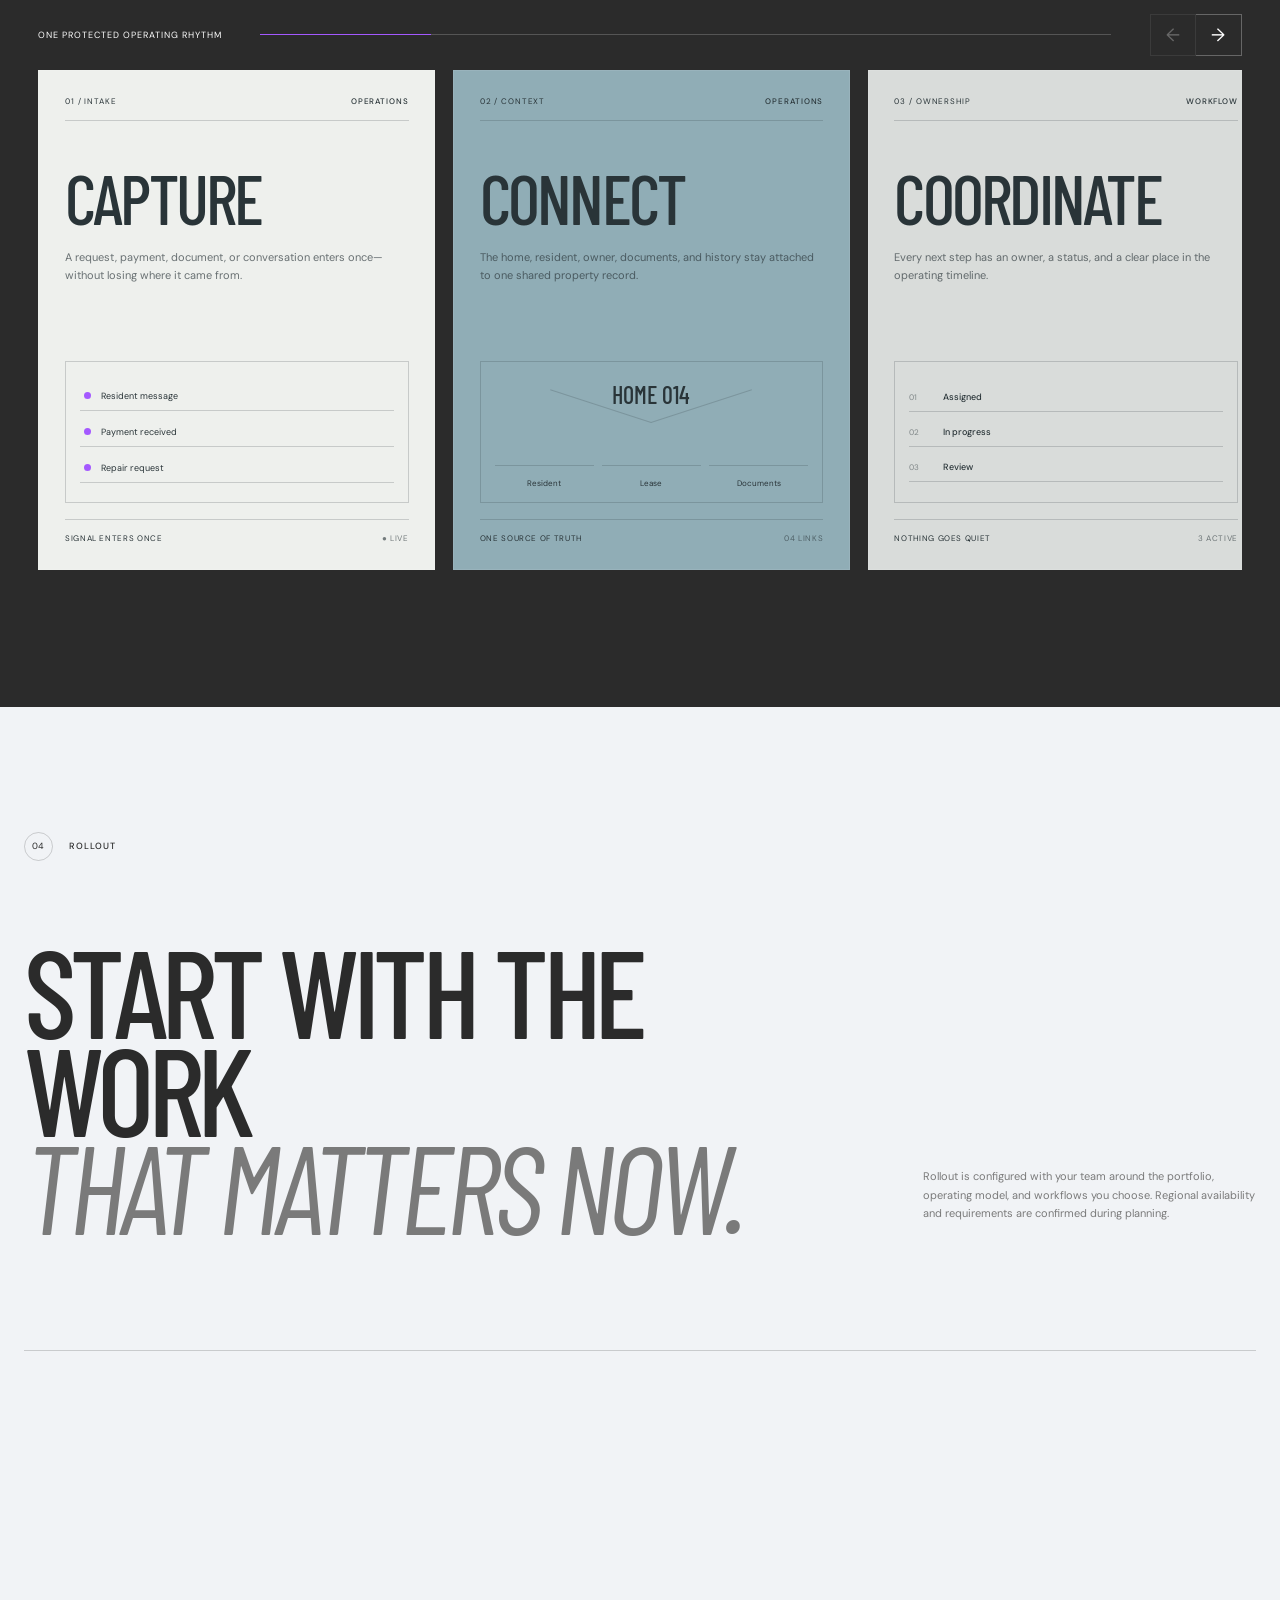
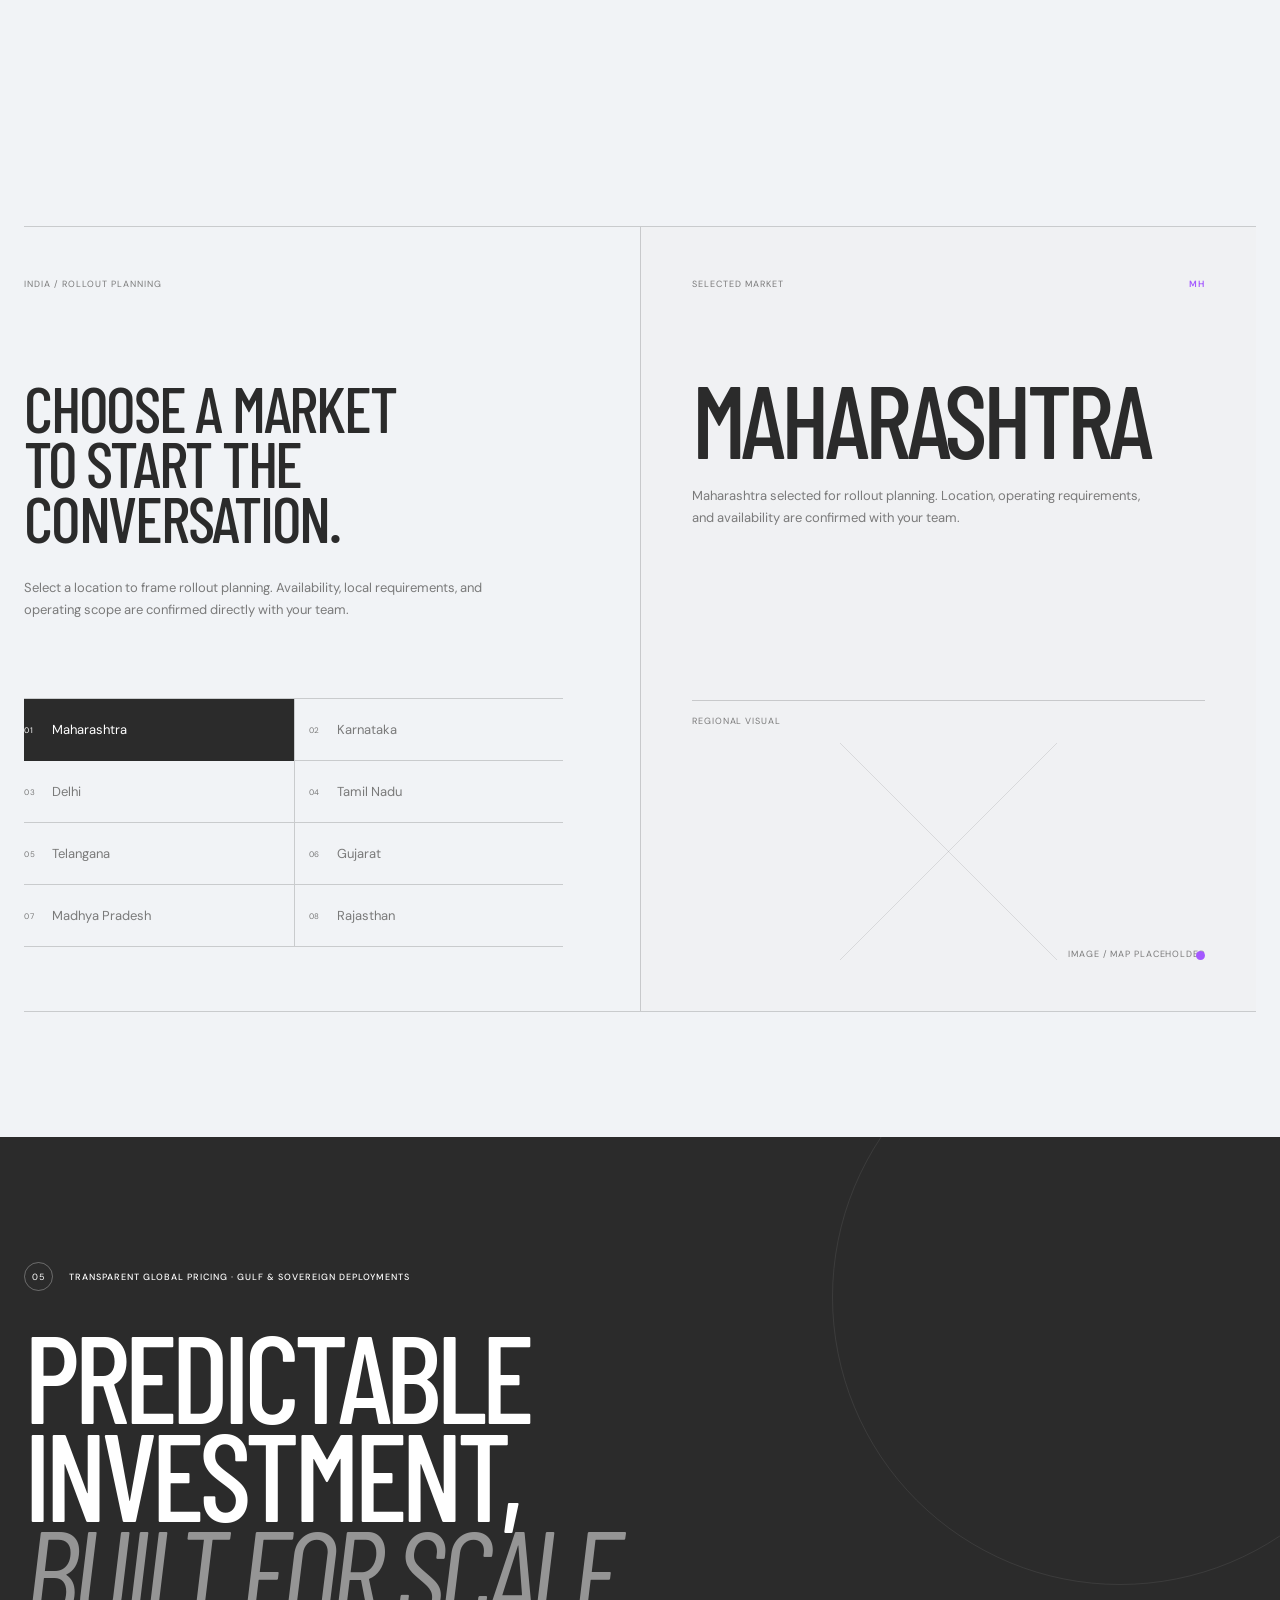
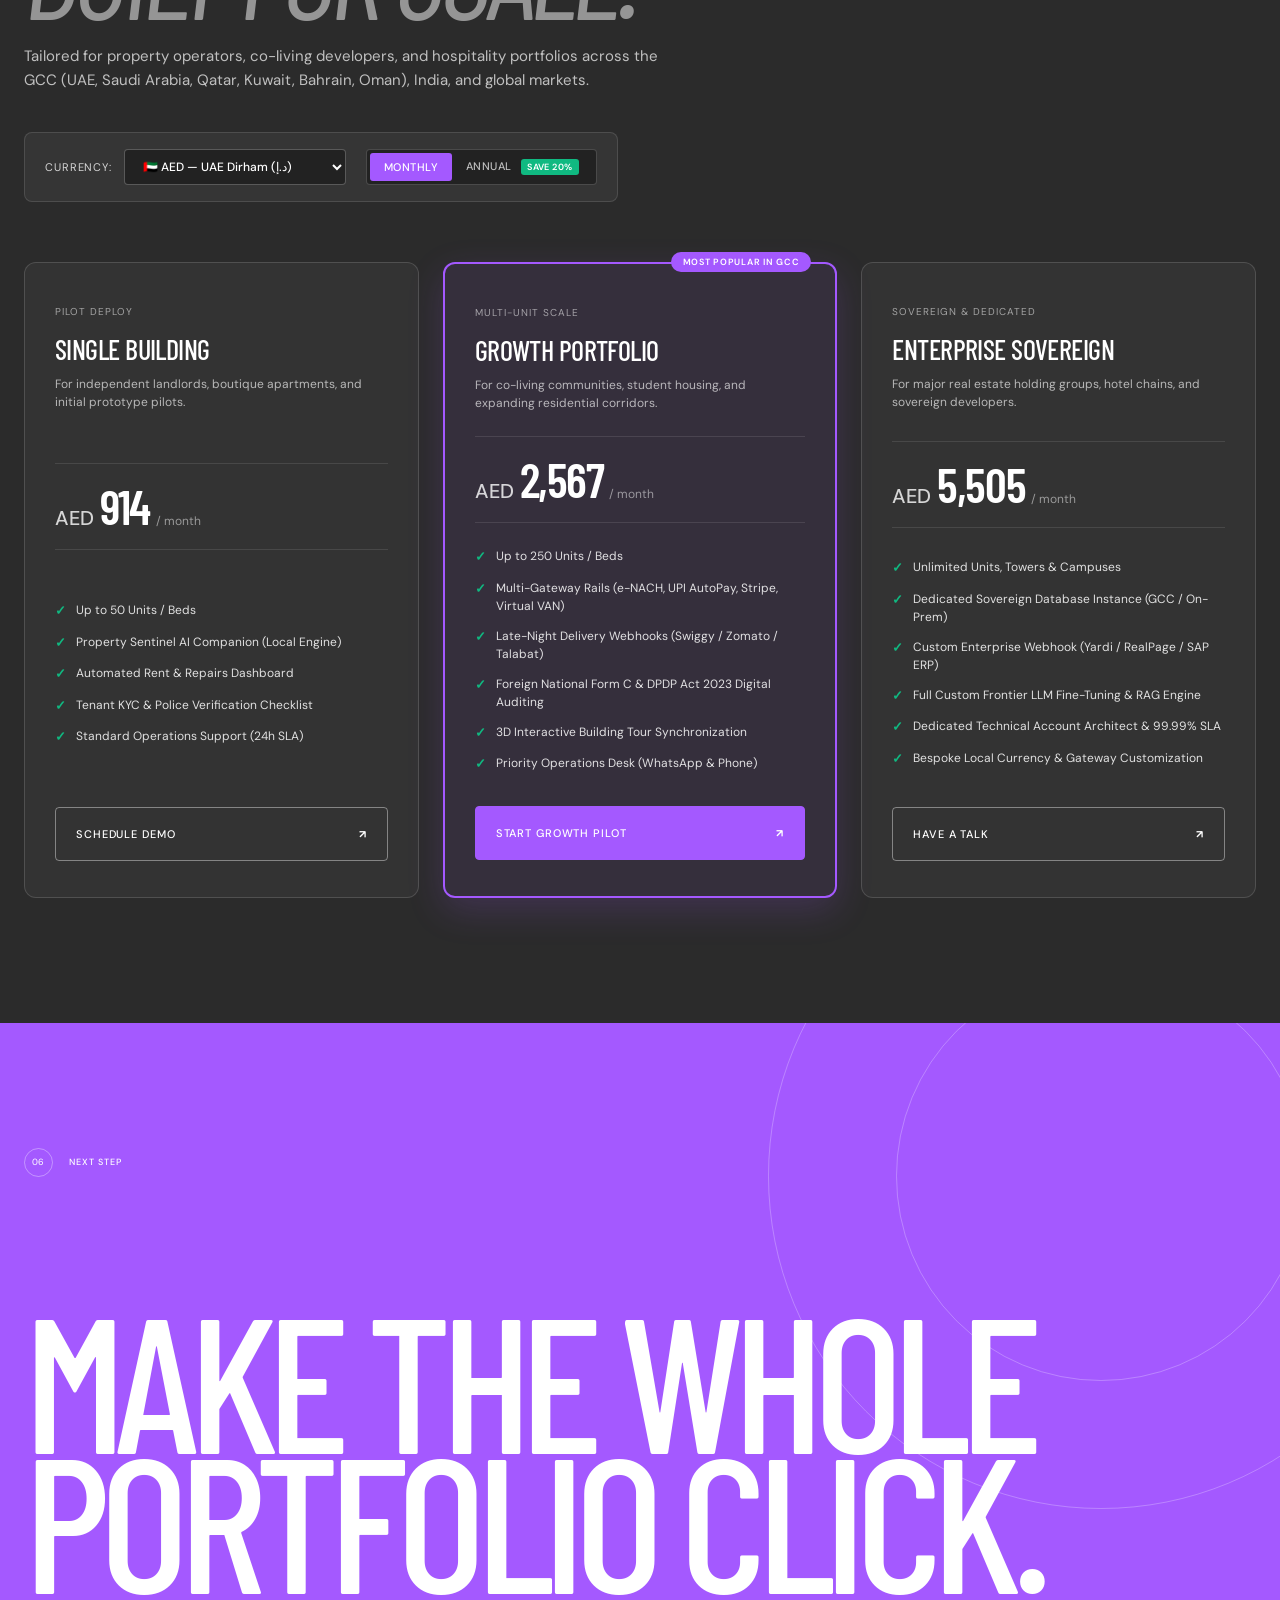
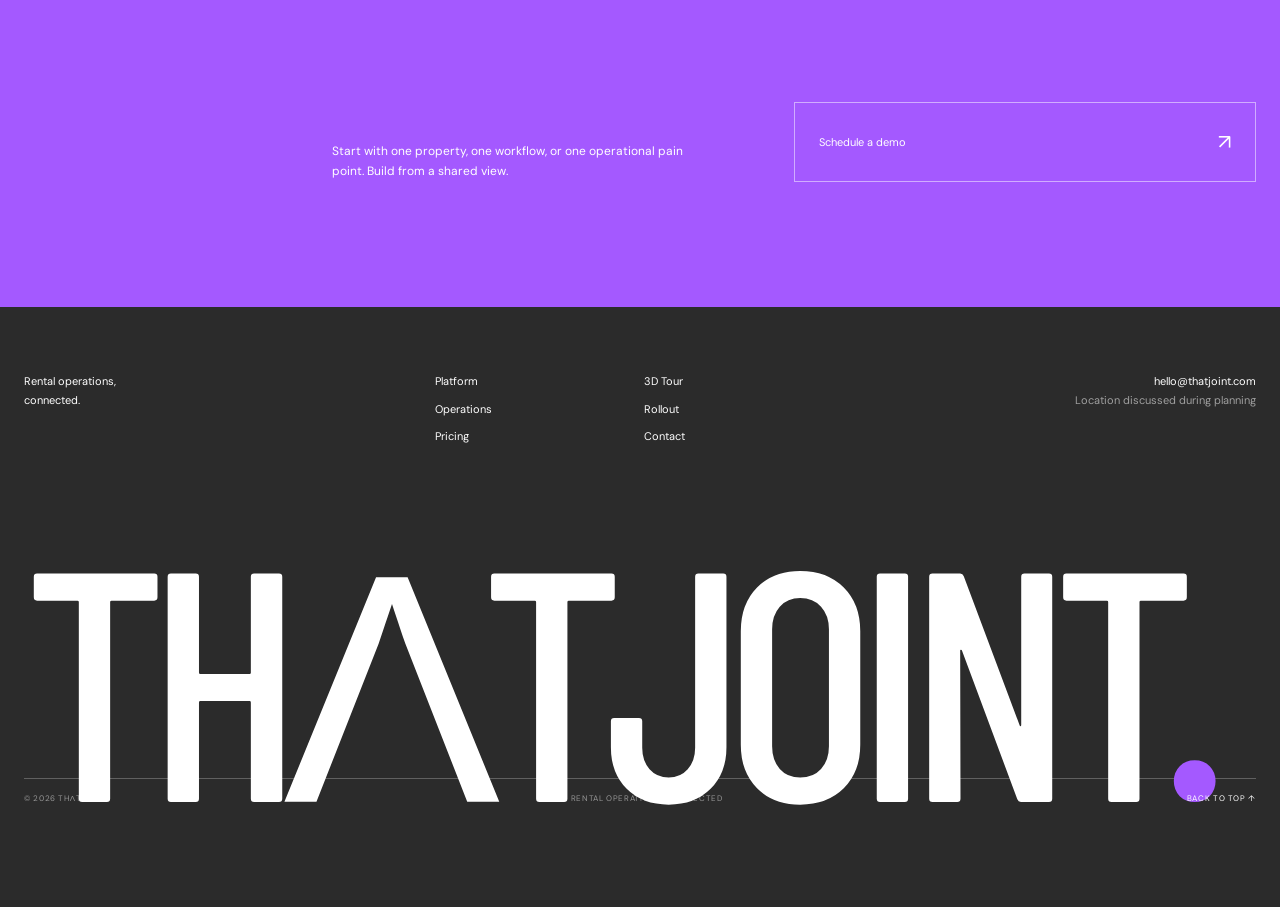
==== commit 3914e735: "feat: integrate sentinel ai chatbot as a dedicated side window drawer with zero thatjoint ui changes" ====
--- a/index.html
+++ b/index.html
@@ -13,6 +13,7 @@
   <link rel="icon" type="image/svg+xml" href="data:image/svg+xml,%3Csvg xmlns='http://www.w3.org/2000/svg' viewBox='0 0 32 32'%3E%3Crect width='32' height='32' rx='7' fill='%23A459FF'/%3E%3Cpath d='M7 9h18v4h-7v12h-4V13H7z' fill='white'/%3E%3C/svg%3E" />
   <link rel="stylesheet" href="styles.css?v=20261023-1" />
   <link rel="stylesheet" href="building-tour.css" />
+  <link rel="stylesheet" href="chatbot.css" />
   <noscript><style>.loader { display: none !important; }</style></noscript>
 </head>
 <body>
@@ -335,9 +336,13 @@
   </dialog>
   <div class="toast" id="toast" role="status" aria-live="polite">Your Request is processed , Thanks for interest!</div>
 
+  <!-- Sentinel AI Companion Side Window Root -->
+  <div id="sentinelDrawerRoot"></div>
+
   <script src="assets/vendor/three.min.js" defer></script>
   <script src="assets/vendor/OrbitControls.js" defer></script>
   <script src="building-tour.js" defer></script>
+  <script src="chatbot.js" defer></script>
   <script src="https://cdn.jsdelivr.net/npm/gsap@3.12.5/dist/gsap.min.js" defer></script><script src="https://cdn.jsdelivr.net/npm/gsap@3.12.5/dist/ScrollTrigger.min.js" defer></script><script src="app.js?v=20261020-1" defer></script>
 </body>
 </html>
--- a/chatbot.css
+++ b/chatbot.css
@@ -0,0 +1,2087 @@
+/* ==========================================================================
+   THATJOINT / PROPERTY SENTINEL AI COMPANION STYLESHEET
+   Aesthetic: Architectural Editorial Minimalism matched to THATJOINT GitHub Pages
+   Design Tokens:
+     --charcoal: #2B2B2B, --grey: #7A7A7A, --purple: #A459FF,
+     --fog: #F1F3F6, --blue: #7EA2AD, --mint: #CFEDD9, --white: #FFFFFF,
+     --line: rgba(43, 43, 43, 0.16)
+   Typography:
+     --display: "Barlow Condensed", "Arial Narrow", sans-serif
+     --body: "DM Sans", Arial, sans-serif
+   ========================================================================== */
+
+:root {
+  --tj-charcoal: #2B2B2B;
+  --tj-charcoal-deep: #1E2325;
+  --tj-grey: #7A7A7A;
+  --tj-purple: #A459FF;
+  --tj-purple-tint: #F1E8FF;
+  --tj-purple-glow: rgba(164, 89, 255, 0.22);
+  --tj-fog: #F1F3F6;
+  --tj-blue: #7EA2AD;
+  --tj-mint: #CFEDD9;
+  --tj-mint-dark: #1E6B52;
+  --tj-white: #FFFFFF;
+  --tj-line: rgba(43, 43, 43, 0.16);
+  --tj-line-subtle: rgba(43, 43, 43, 0.08);
+  --tj-line-strong: rgba(43, 43, 43, 0.28);
+  --tj-surface: #FFFFFF;
+  --tj-surface-alt: #F8FAFA;
+  --tj-stone: #EDEBE4;
+  --tj-display: "Barlow Condensed", "Arial Narrow", sans-serif;
+  --tj-body: "DM Sans", Arial, sans-serif;
+}
+
+/* ------------------------------------------------------------------ *
+ *  Main Companion Workspace & Presentation                           *
+ * ------------------------------------------------------------------ */
+.tj-companion-container {
+  display: flex;
+  flex-direction: column;
+  height: 100%;
+  min-height: 640px;
+  max-height: 940px;
+  background: var(--tj-fog);
+  color: var(--tj-charcoal);
+  border: 1px solid var(--tj-line);
+  border-radius: 6px;
+  overflow: hidden;
+  box-shadow: 0 32px 70px rgba(31, 49, 54, 0.12), 0 0 0 1px var(--tj-line-subtle);
+  font-family: var(--tj-body);
+  position: relative;
+  -webkit-font-smoothing: antialiased;
+}
+
+/* Drawer overlay presentation (when toggled via launcher, [?] or [⌘K] from index.html) */
+.tj-companion-drawer {
+  position: fixed;
+  z-index: 1001;
+  top: 0;
+  right: 0;
+  bottom: 0;
+  width: min(560px, 94vw);
+  max-height: 100vh;
+  height: 100vh;
+  border-radius: 0;
+  border-left: 1px solid var(--tj-line-strong);
+  border-top: 0;
+  border-right: 0;
+  border-bottom: 0;
+  box-shadow: -24px 0 80px rgba(31, 49, 54, 0.25);
+  transform: translateX(101%);
+  transition: transform 0.4s cubic-bezier(0.22, 1, 0.36, 1), visibility 0s 0.4s;
+  visibility: hidden;
+}
+
+.tj-companion-drawer.is-open {
+  transform: translateX(0);
+  visibility: visible;
+  transition-delay: 0s;
+}
+
+.tj-companion-backdrop {
+  position: fixed;
+  inset: 0;
+  z-index: 1000;
+  background: rgba(28, 32, 34, 0.55);
+  backdrop-filter: blur(8px);
+  -webkit-backdrop-filter: blur(8px);
+  opacity: 0;
+  visibility: hidden;
+  transition: opacity 0.35s ease, visibility 0s 0.35s;
+}
+
+.tj-companion-backdrop.is-active,
+.tj-companion-backdrop.is-open {
+  opacity: 1;
+  visibility: visible;
+  transition-delay: 0s;
+}
+
+/* Sentinel AI Floating Sidebar Launcher Button */
+.tj-sentinel-launcher-btn {
+  position: fixed;
+  bottom: 24px;
+  right: 24px;
+  z-index: 990;
+  display: flex;
+  align-items: center;
+  gap: 10px;
+  background: var(--tj-charcoal-deep, #1E2325);
+  color: #FFFFFF;
+  border: 1px solid rgba(164, 89, 255, 0.4);
+  border-radius: 999px;
+  padding: 8px 16px 8px 10px;
+  font-family: var(--tj-body, "DM Sans", Arial, sans-serif);
+  font-size: 12px;
+  font-weight: 500;
+  cursor: pointer;
+  box-shadow: 0 10px 30px rgba(0, 0, 0, 0.25), 0 0 0 1px rgba(255, 255, 255, 0.05);
+  transition: transform 0.25s cubic-bezier(0.16, 1, 0.3, 1), box-shadow 0.25s ease, border-color 0.25s ease, opacity 0.25s ease;
+  outline: none;
+}
+
+.tj-sentinel-launcher-btn:hover {
+  transform: translateY(-2px);
+  border-color: var(--tj-purple, #A459FF);
+  box-shadow: 0 14px 36px rgba(164, 89, 255, 0.25), 0 4px 12px rgba(0, 0, 0, 0.3);
+}
+
+.tj-sentinel-launcher-btn:active {
+  transform: translateY(0);
+}
+
+.tj-sentinel-launcher-btn.is-hidden {
+  opacity: 0;
+  pointer-events: none;
+  transform: translateY(8px);
+}
+
+.tj-launcher-pulse {
+  width: 8px;
+  height: 8px;
+  border-radius: 50%;
+  background: #10B981;
+  box-shadow: 0 0 0 3px rgba(16, 185, 129, 0.25);
+  animation: tjLauncherPulse 2s infinite ease-in-out;
+}
+
+@keyframes tjLauncherPulse {
+  0%, 100% { box-shadow: 0 0 0 3px rgba(16, 185, 129, 0.25); }
+  50% { box-shadow: 0 0 0 6px rgba(16, 185, 129, 0.08); }
+}
+
+.tj-launcher-avatar {
+  width: 24px;
+  height: 24px;
+  border-radius: 50%;
+  overflow: hidden;
+  display: flex;
+  align-items: center;
+  justify-content: center;
+  background: rgba(255, 255, 255, 0.1);
+}
+
+.tj-launcher-mascot-svg {
+  width: 100%;
+  height: 100%;
+}
+
+.tj-launcher-text {
+  letter-spacing: 0.04em;
+  font-weight: 600;
+  color: #FFFFFF;
+}
+
+.tj-launcher-kbd {
+  font-size: 10px;
+  font-weight: 600;
+  padding: 2px 6px;
+  border-radius: 4px;
+  background: rgba(255, 255, 255, 0.15);
+  color: rgba(255, 255, 255, 0.85);
+  line-height: 1;
+}
+
+@media (max-width: 600px) {
+  .tj-companion-drawer {
+    width: 100vw;
+  }
+  .tj-sentinel-launcher-btn {
+    bottom: 16px;
+    right: 16px;
+    padding: 7px 12px 7px 8px;
+    font-size: 11px;
+  }
+  .tj-launcher-kbd {
+    display: none;
+  }
+}
+
+/* ------------------------------------------------------------------ *
+ *  Companion Page Intro (Matches THATJOINT Editorial Story Sections)  *
+ * ------------------------------------------------------------------ */
+.companion-hero-intro {
+  margin-bottom: 24px;
+}
+
+.companion-hero-intro .eyebrow {
+  display: flex;
+  align-items: center;
+  gap: 16px;
+  font-size: 9px;
+  letter-spacing: 0.11em;
+  text-transform: uppercase;
+  color: var(--tj-charcoal);
+  margin-bottom: 12px;
+}
+
+.companion-hero-intro .eyebrow span {
+  width: 29px;
+  height: 29px;
+  display: grid;
+  place-items: center;
+  border: 1px solid var(--tj-line);
+  border-radius: 50%;
+  font-weight: 500;
+  background: var(--tj-white);
+}
+
+.companion-hero-intro .eyebrow b {
+  font-weight: 500;
+}
+
+.companion-display-title {
+  margin: 0 0 10px 0;
+  font-family: var(--tj-display);
+  font-size: clamp(40px, 4.2vw, 68px);
+  font-weight: 500;
+  line-height: 0.82;
+  letter-spacing: -0.045em;
+  text-transform: uppercase;
+  color: var(--tj-charcoal);
+}
+
+.companion-display-title em {
+  color: var(--tj-grey);
+  font-style: italic;
+}
+
+.companion-intro-copy {
+  margin: 0;
+  max-width: 580px;
+  color: var(--tj-grey);
+  font-size: 13px;
+  line-height: 1.65;
+}
+
+.companion-intro-copy strong {
+  color: var(--tj-charcoal);
+}
+
+/* ------------------------------------------------------------------ *
+ *  Header & Mascot Hero Card                                          *
+ * ------------------------------------------------------------------ */
+.tj-sentinel-header {
+  background: var(--tj-white);
+  border-bottom: 1px solid var(--tj-line);
+  padding: 16px 22px;
+  display: flex;
+  flex-direction: column;
+  gap: 12px;
+  flex-shrink: 0;
+  position: relative;
+  z-index: 10;
+}
+
+.tj-sentinel-topline {
+  display: flex;
+  align-items: center;
+  justify-content: space-between;
+  gap: 16px;
+}
+
+.tj-sentinel-profile {
+  display: flex;
+  align-items: center;
+  gap: 16px;
+}
+
+/* ------------------------------------------------------------------ *
+ *  Architectural Vector Mascot & Reactive SVG States                 *
+ * ------------------------------------------------------------------ */
+.tj-mascot-wrapper {
+  position: relative;
+  width: 68px;
+  height: 68px;
+  flex-shrink: 0;
+  border-radius: 50%;
+  background: radial-gradient(circle at 40% 35%, #FFFFFF 0%, #EDEBE4 100%);
+  border: 1.5px solid var(--tj-line);
+  box-shadow: 0 4px 16px rgba(43, 43, 43, 0.08);
+  display: grid;
+  place-items: center;
+  overflow: visible;
+  transition: border-color 0.25s ease, box-shadow 0.25s ease, transform 0.2s ease;
+  cursor: pointer;
+}
+
+.tj-mascot-wrapper:hover {
+  border-color: var(--tj-purple);
+  box-shadow: 0 6px 20px rgba(164, 89, 255, 0.2);
+  transform: translateY(-1px);
+}
+
+.tj-mascot-svg {
+  width: 58px;
+  height: 58px;
+  display: block;
+  overflow: visible;
+}
+
+/* Voice Waveform Rings (Listening State) */
+.tj-mascot-voice-rings {
+  position: absolute;
+  inset: -8px;
+  border-radius: 50%;
+  pointer-events: none;
+  opacity: 0;
+  transition: opacity 0.3s ease;
+}
+
+.tj-mascot-wrapper[data-state="listening"] .tj-mascot-voice-rings {
+  opacity: 1;
+}
+
+.tj-mascot-voice-rings::before,
+.tj-mascot-voice-rings::after {
+  content: "";
+  position: absolute;
+  inset: 0;
+  border-radius: 50%;
+  border: 1.5px solid var(--tj-purple);
+  animation: voiceWavePulse 1.8s cubic-bezier(0.2, 0.8, 0.2, 1) infinite;
+}
+
+.tj-mascot-voice-rings::after {
+  animation-delay: 0.75s;
+}
+
+@keyframes voiceWavePulse {
+  0% { transform: scale(0.92); opacity: 0.95; }
+  100% { transform: scale(1.48); opacity: 0; }
+}
+
+/* Rotating Thinking Halo (Thinking State) */
+.tj-mascot-thinking-halo {
+  position: absolute;
+  inset: -7px;
+  border-radius: 50%;
+  border: 1.5px dashed rgba(164, 89, 255, 0.65);
+  box-shadow: 0 0 14px rgba(164, 89, 255, 0.25);
+  pointer-events: none;
+  opacity: 0;
+  transition: opacity 0.3s ease;
+}
+
+.tj-mascot-wrapper[data-state="thinking"] .tj-mascot-thinking-halo {
+  opacity: 1;
+  animation: haloSpin 3.5s linear infinite;
+}
+
+@keyframes haloSpin {
+  from { transform: rotate(0deg); }
+  to { transform: rotate(360deg); }
+}
+
+/* data-state="idle": Subtle Breathing and Ear Flick */
+.tj-mascot-wrapper[data-state="idle"] .mascot-head {
+  animation: mascotBreathe 4s ease-in-out infinite alternate;
+  transform-origin: 32px 32px;
+}
+
+@keyframes mascotBreathe {
+  0% { transform: translateY(0) scale(1); }
+  100% { transform: translateY(-1.5px) scale(1.018); }
+}
+
+.tj-mascot-wrapper[data-state="idle"] .mascot-ear-left {
+  animation: earFlickLeft 5.5s ease-in-out infinite;
+  transform-origin: 20px 24px;
+}
+
+.tj-mascot-wrapper[data-state="idle"] .mascot-ear-right {
+  animation: earFlickRight 6.8s ease-in-out infinite;
+  transform-origin: 44px 24px;
+}
+
+@keyframes earFlickLeft {
+  0%, 88%, 100% { transform: rotate(0deg); }
+  90% { transform: rotate(-8deg); }
+  92% { transform: rotate(4deg); }
+  94% { transform: rotate(0deg); }
+}
+
+@keyframes earFlickRight {
+  0%, 85%, 100% { transform: rotate(0deg); }
+  87% { transform: rotate(7deg); }
+  89% { transform: rotate(-4deg); }
+  91% { transform: rotate(0deg); }
+}
+
+.mascot-tail {
+  animation: tailSway 3.6s ease-in-out infinite alternate;
+  transform-origin: 20px 48px;
+}
+
+@keyframes tailSway {
+  0% { transform: rotate(-6deg); }
+  100% { transform: rotate(8deg); }
+}
+
+.mascot-eyelid {
+  animation: eyeBlink 4.8s ease-in-out infinite;
+  transform-origin: center;
+}
+
+@keyframes eyeBlink {
+  0%, 94%, 100% { transform: scaleY(1); opacity: 1; }
+  96%, 98% { transform: scaleY(0.1); opacity: 0; }
+}
+
+/* data-state="speaking": Mouth Animation during Response */
+.tj-mascot-wrapper[data-state="speaking"] .mascot-mouth {
+  animation: mouthSpeak 0.28s ease-in-out infinite alternate;
+  transform-origin: 32px 42px;
+}
+
+@keyframes mouthSpeak {
+  0% { transform: scaleY(0.7); }
+  100% { transform: scaleY(1.4) translateY(0.8px); }
+}
+
+.tj-mascot-wrapper[data-state="speaking"] .mascot-head {
+  animation: speakingNod 0.55s ease-in-out infinite alternate;
+  transform-origin: 32px 32px;
+}
+
+@keyframes speakingNod {
+  0% { transform: translateY(0); }
+  100% { transform: translateY(-1.5px) rotate(1deg); }
+}
+
+/* Status Indicator Dot */
+.tj-mascot-status-dot {
+  position: absolute;
+  bottom: 0;
+  right: 0;
+  width: 14px;
+  height: 14px;
+  border-radius: 50%;
+  background: #34d399;
+  border: 2px solid var(--tj-white);
+  box-shadow: 0 0 8px rgba(52, 211, 153, 0.6);
+  transition: all 0.3s ease;
+}
+
+.tj-mascot-wrapper[data-state="listening"] .tj-mascot-status-dot {
+  background: var(--tj-purple);
+  box-shadow: 0 0 10px rgba(164, 89, 255, 0.8);
+}
+
+.tj-mascot-wrapper[data-state="thinking"] .tj-mascot-status-dot {
+  background: #fbbf24;
+  box-shadow: 0 0 10px rgba(251, 191, 36, 0.8);
+}
+
+.tj-mascot-wrapper[data-state="speaking"] .tj-mascot-status-dot {
+  background: #38bdf8;
+  box-shadow: 0 0 10px rgba(56, 189, 248, 0.8);
+}
+
+/* Profile Typography */
+.tj-sentinel-meta {
+  display: flex;
+  flex-direction: column;
+  gap: 3px;
+}
+
+.tj-sentinel-meta-tag {
+  display: flex;
+  align-items: center;
+  gap: 8px;
+  font-size: 8px;
+  letter-spacing: 0.12em;
+  text-transform: uppercase;
+  color: var(--tj-grey);
+}
+
+.tj-sentinel-meta-tag b {
+  color: var(--tj-purple);
+  font-weight: 600;
+}
+
+.tj-sentinel-name {
+  margin: 0;
+  font-family: var(--tj-display);
+  font-size: 22px;
+  font-weight: 600;
+  letter-spacing: -0.025em;
+  text-transform: uppercase;
+  color: var(--tj-charcoal);
+  display: flex;
+  align-items: center;
+  gap: 10px;
+}
+
+.tj-sentinel-tier-chip {
+  font-style: normal;
+  font-size: 9px;
+  font-family: var(--tj-body);
+  font-weight: 600;
+  letter-spacing: 0.04em;
+  color: var(--tj-purple);
+  background: var(--tj-purple-tint);
+  padding: 2px 8px;
+  border-radius: 99px;
+  border: 1px solid rgba(164, 89, 255, 0.25);
+}
+
+.tj-mascot-status-text {
+  font-size: 11px;
+  color: var(--tj-grey);
+  display: flex;
+  align-items: center;
+  gap: 6px;
+}
+
+.tj-mascot-status-text i {
+  font-style: normal;
+  color: var(--tj-purple);
+}
+
+/* Header Controls & Actions */
+.tj-sentinel-actions {
+  display: flex;
+  align-items: center;
+  gap: 8px;
+}
+
+.tj-tier-config-btn {
+  display: flex;
+  align-items: center;
+  gap: 6px;
+  background: var(--tj-white);
+  border: 1px solid var(--tj-line);
+  color: var(--tj-charcoal);
+  font-size: 9px;
+  font-weight: 600;
+  letter-spacing: 0.08em;
+  text-transform: uppercase;
+  padding: 6px 14px;
+  border-radius: 99px;
+  cursor: pointer;
+  transition: all 0.2s ease;
+}
+
+.tj-tier-config-btn:hover {
+  background: var(--tj-charcoal);
+  color: var(--tj-white);
+  border-color: var(--tj-charcoal);
+}
+
+.tj-tier-config-btn i {
+  font-size: 11px;
+  font-style: normal;
+}
+
+.tj-sentinel-icon-btn {
+  width: 32px;
+  height: 32px;
+  display: grid;
+  place-items: center;
+  border: 1px solid var(--tj-line);
+  background: var(--tj-white);
+  color: var(--tj-charcoal);
+  border-radius: 50%;
+  font-size: 14px;
+  transition: all 0.2s ease;
+  cursor: pointer;
+  padding: 0;
+}
+
+.tj-sentinel-icon-btn:hover {
+  background: var(--tj-charcoal);
+  color: var(--tj-white);
+  border-color: var(--tj-charcoal);
+}
+
+.tj-sentinel-icon-btn:focus-visible {
+  outline: 2px solid var(--tj-purple);
+  outline-offset: 2px;
+}
+
+/* Telemetry Micro-Bar */
+.tj-sentinel-telemetry {
+  display: flex;
+  align-items: center;
+  gap: 8px;
+  overflow-x: auto;
+  scrollbar-width: none;
+}
+.tj-sentinel-telemetry::-webkit-scrollbar { display: none; }
+
+.tj-telemetry-chip {
+  display: inline-flex;
+  align-items: center;
+  gap: 6px;
+  padding: 4px 10px;
+  border-radius: 4px;
+  border: 1px solid var(--tj-line);
+  background: var(--tj-white);
+  font-size: 8px;
+  letter-spacing: 0.08em;
+  text-transform: uppercase;
+  color: var(--tj-charcoal);
+  white-space: nowrap;
+}
+
+.tj-telemetry-chip b {
+  color: var(--tj-grey);
+  font-weight: 600;
+}
+
+.tj-telemetry-chip.highlight {
+  border-color: rgba(164, 89, 255, 0.35);
+  background: var(--tj-purple-tint);
+  color: var(--tj-purple);
+}
+
+.tj-telemetry-chip.highlight b {
+  color: var(--tj-purple);
+}
+
+/* ------------------------------------------------------------------ *
+ *  Main Chat Feed & Message Cards                                     *
+ * ------------------------------------------------------------------ */
+.tj-companion-body {
+  display: flex;
+  flex-direction: column;
+  flex: 1 1 auto;
+  min-height: 0;
+  position: relative;
+  background: var(--tj-fog);
+}
+
+.tj-companion-feed {
+  flex: 1 1 auto;
+  overflow-y: auto;
+  padding: 24px 22px;
+  display: flex;
+  flex-direction: column;
+  gap: 18px;
+  scroll-behavior: smooth;
+  scrollbar-width: thin;
+  scrollbar-color: rgba(43, 43, 43, 0.2) transparent;
+}
+
+.tj-companion-feed::-webkit-scrollbar {
+  width: 5px;
+}
+.tj-companion-feed::-webkit-scrollbar-thumb {
+  background: rgba(43, 43, 43, 0.2);
+  border-radius: 4px;
+}
+
+/* Drag-and-Drop Dropzone Overlay */
+.tj-dropzone-overlay {
+  position: absolute;
+  inset: 0;
+  z-index: 40;
+  background: rgba(241, 243, 246, 0.94);
+  backdrop-filter: blur(6px);
+  border: 2px dashed var(--tj-purple);
+  display: flex;
+  flex-direction: column;
+  align-items: center;
+  justify-content: center;
+  gap: 10px;
+  opacity: 0;
+  pointer-events: none;
+  transition: opacity 0.2s ease;
+}
+
+.tj-dropzone-overlay.is-active {
+  opacity: 1;
+  pointer-events: auto;
+}
+
+.tj-dropzone-overlay span {
+  font-size: 32px;
+}
+
+.tj-dropzone-overlay strong {
+  font-family: var(--tj-display);
+  font-size: 24px;
+  font-weight: 500;
+  letter-spacing: -0.01em;
+  text-transform: uppercase;
+  color: var(--tj-charcoal);
+}
+
+.tj-dropzone-overlay p {
+  color: var(--tj-grey);
+  font-size: 12px;
+}
+
+/* Message Bubble Structures */
+.tj-bubble-wrap {
+  display: flex;
+  flex-direction: column;
+  gap: 6px;
+  max-width: 90%;
+  animation: bubbleSlideIn 0.35s cubic-bezier(0.16, 1, 0.3, 1) forwards;
+}
+
+@keyframes bubbleSlideIn {
+  from { opacity: 0; transform: translateY(12px); }
+  to { opacity: 1; transform: translateY(0); }
+}
+
+.tj-bubble-wrap.user {
+  align-self: flex-end;
+  max-width: 80%;
+}
+
+.tj-bubble-wrap.companion {
+  align-self: flex-start;
+  width: 100%;
+  max-width: 95%;
+}
+
+.tj-bubble-meta {
+  display: flex;
+  align-items: center;
+  gap: 10px;
+  font-size: 8px;
+  letter-spacing: 0.1em;
+  text-transform: uppercase;
+  color: var(--tj-grey);
+  padding: 0 4px;
+}
+
+.tj-bubble-meta span.author {
+  color: var(--tj-purple);
+  font-weight: 600;
+}
+
+.tj-bubble-meta time {
+  color: var(--tj-grey);
+}
+
+.tj-bubble-card {
+  padding: 18px 20px;
+  border-radius: 4px;
+  font-size: 13px;
+  line-height: 1.65;
+  border: 1px solid var(--tj-line);
+  background: var(--tj-white);
+  color: var(--tj-charcoal);
+  position: relative;
+  box-shadow: 0 4px 20px rgba(31, 49, 54, 0.05);
+}
+
+.tj-bubble-wrap.user .tj-bubble-card {
+  background: var(--tj-charcoal);
+  border-color: var(--tj-charcoal);
+  color: #FFFFFF;
+  box-shadow: 0 4px 16px rgba(43, 43, 43, 0.14);
+}
+
+.tj-bubble-wrap.companion .tj-bubble-card {
+  border-left: 3px solid var(--tj-purple);
+}
+
+.tj-bubble-card h4 {
+  margin: 0 0 8px 0;
+  font-family: var(--tj-display);
+  font-size: 21px;
+  font-weight: 500;
+  letter-spacing: -0.02em;
+  text-transform: uppercase;
+  color: var(--tj-charcoal);
+}
+
+.tj-bubble-card h4 em {
+  font-style: italic;
+  color: var(--tj-grey);
+}
+
+.tj-bubble-card p {
+  margin: 0 0 10px 0;
+  color: #404040;
+}
+.tj-bubble-wrap.user .tj-bubble-card p {
+  color: rgba(255, 255, 255, 0.92);
+}
+.tj-bubble-card p:last-child {
+  margin-bottom: 0;
+}
+
+/* User Message Attachment Badge */
+.tj-user-attachment {
+  display: inline-flex;
+  align-items: center;
+  gap: 8px;
+  padding: 6px 10px;
+  margin-bottom: 8px;
+  background: rgba(255, 255, 255, 0.15);
+  border: 1px solid rgba(255, 255, 255, 0.25);
+  border-radius: 3px;
+  font-size: 10px;
+  color: #fff;
+}
+
+.tj-user-attachment i {
+  color: var(--tj-purple);
+  font-style: normal;
+}
+
+/* ------------------------------------------------------------------ *
+ *  Rich Operational Cards inside Messages                            *
+ * ------------------------------------------------------------------ */
+.tj-rich-card {
+  margin-top: 14px;
+  border-radius: 4px;
+  background: var(--tj-surface-alt);
+  border: 1px solid var(--tj-line);
+  padding: 16px;
+  display: flex;
+  flex-direction: column;
+  gap: 12px;
+}
+
+.tj-rich-card-head {
+  display: flex;
+  justify-content: space-between;
+  align-items: center;
+  border-bottom: 1px solid var(--tj-line-subtle);
+  padding-bottom: 10px;
+  font-size: 8px;
+  letter-spacing: 0.12em;
+  text-transform: uppercase;
+  color: var(--tj-grey);
+}
+
+.tj-rich-card-head b {
+  color: var(--tj-charcoal);
+  font-weight: 600;
+}
+
+.tj-rich-card-head span.badge-pill {
+  color: var(--tj-mint-dark);
+  background: rgba(207, 237, 217, 0.8);
+  padding: 2px 8px;
+  border-radius: 99px;
+  font-weight: 600;
+  border: 1px solid rgba(30, 107, 82, 0.2);
+}
+
+/* Grid parameters for Lease, Work Orders, Solar Inverter */
+.tj-param-grid {
+  display: grid;
+  grid-template-columns: repeat(auto-fit, minmax(130px, 1fr));
+  gap: 8px;
+}
+
+.tj-param-box {
+  background: var(--tj-white);
+  border: 1px solid var(--tj-line-subtle);
+  border-radius: 3px;
+  padding: 10px 12px;
+  box-shadow: 0 1px 4px rgba(43, 43, 43, 0.04);
+}
+
+.tj-param-box span {
+  display: block;
+  font-size: 7px;
+  letter-spacing: 0.1em;
+  text-transform: uppercase;
+  color: var(--tj-grey);
+  margin-bottom: 4px;
+}
+
+.tj-param-box strong {
+  display: block;
+  font-family: var(--tj-display);
+  font-size: 19px;
+  font-weight: 500;
+  letter-spacing: -0.015em;
+  color: var(--tj-charcoal);
+  line-height: 1;
+}
+
+.tj-param-box small {
+  display: block;
+  font-size: 8px;
+  color: var(--tj-purple);
+  font-weight: 500;
+  margin-top: 4px;
+}
+
+/* Card Action Buttons */
+.tj-card-actions {
+  display: flex;
+  flex-wrap: wrap;
+  gap: 8px;
+  margin-top: 8px;
+  padding-top: 10px;
+  border-top: 1px solid var(--tj-line-subtle);
+}
+
+.tj-card-btn {
+  border: 1px solid var(--tj-line);
+  background: var(--tj-white);
+  color: var(--tj-charcoal);
+  font-size: 9px;
+  font-weight: 600;
+  letter-spacing: 0.08em;
+  text-transform: uppercase;
+  padding: 6px 14px;
+  border-radius: 99px;
+  cursor: pointer;
+  transition: all 0.2s ease;
+  display: inline-flex;
+  align-items: center;
+  gap: 6px;
+}
+
+.tj-card-btn:hover {
+  background: var(--tj-purple);
+  color: var(--tj-white);
+  border-color: var(--tj-purple);
+}
+
+.tj-card-btn i {
+  font-style: normal;
+  color: var(--tj-purple);
+}
+.tj-card-btn:hover i {
+  color: var(--tj-white);
+}
+
+/* Document Scan Laser Animation */
+.tj-doc-scan-bar {
+  position: relative;
+  height: 3px;
+  background: rgba(43, 43, 43, 0.08);
+  border-radius: 2px;
+  overflow: hidden;
+  margin: 8px 0;
+}
+
+.tj-doc-scan-bar i {
+  position: absolute;
+  top: 0;
+  left: 0;
+  bottom: 0;
+  width: 100%;
+  background: linear-gradient(90deg, transparent, var(--tj-purple), transparent);
+  animation: scanLaser 1.4s ease-in-out infinite;
+}
+
+@keyframes scanLaser {
+  0% { transform: translateX(-100%); }
+  100% { transform: translateX(100%); }
+}
+
+/* ------------------------------------------------------------------ *
+ *  Multimodal Input Suite (Voice, File Drag Strip, Typing)           *
+ * ------------------------------------------------------------------ */
+.tj-input-dock {
+  display: flex;
+  flex-direction: column;
+  background: var(--tj-white);
+  border-top: 1px solid var(--tj-line);
+  flex-shrink: 0;
+  padding: 14px 20px 18px 20px;
+  gap: 10px;
+}
+
+/* Operational Prompt Chips */
+.tj-quick-pills {
+  display: flex;
+  align-items: center;
+  gap: 8px;
+  overflow-x: auto;
+  scrollbar-width: none;
+  padding-bottom: 2px;
+}
+.tj-quick-pills::-webkit-scrollbar { display: none; }
+
+.tj-quick-pill {
+  flex: 0 0 auto;
+  border: 1px solid var(--tj-line);
+  background: var(--tj-fog);
+  color: var(--tj-charcoal);
+  font-size: 8px;
+  font-weight: 600;
+  letter-spacing: 0.08em;
+  text-transform: uppercase;
+  padding: 6px 13px;
+  border-radius: 99px;
+  cursor: pointer;
+  transition: all 0.2s ease;
+  white-space: nowrap;
+}
+
+.tj-quick-pill:hover {
+  background: var(--tj-purple);
+  color: var(--tj-white);
+  border-color: var(--tj-purple);
+}
+
+.tj-quick-pill:focus-visible {
+  outline: 2px solid var(--tj-purple);
+  outline-offset: 2px;
+}
+
+/* Drag-Drop Strip for Lease Documents */
+.tj-drop-strip {
+  display: flex;
+  align-items: center;
+  justify-content: space-between;
+  padding: 7px 14px;
+  background: var(--tj-surface-alt);
+  border: 1px dashed rgba(43, 43, 43, 0.22);
+  border-radius: 4px;
+  font-size: 10px;
+  color: var(--tj-grey);
+  cursor: pointer;
+  transition: all 0.2s ease;
+}
+
+.tj-drop-strip:hover {
+  background: var(--tj-purple-tint);
+  border-color: var(--tj-purple);
+  color: var(--tj-purple);
+}
+
+.tj-drop-strip-left {
+  display: flex;
+  align-items: center;
+  gap: 8px;
+}
+
+.tj-drop-strip-left span.icon {
+  color: var(--tj-purple);
+}
+
+.tj-drop-strip small {
+  font-size: 8px;
+  color: var(--tj-grey);
+  letter-spacing: 0.08em;
+  text-transform: uppercase;
+  font-weight: 600;
+}
+
+/* Staged Attachment Tray */
+.tj-staged-attachment {
+  display: none;
+  align-items: center;
+  justify-content: space-between;
+  padding: 8px 14px;
+  background: var(--tj-purple-tint);
+  border: 1px solid rgba(164, 89, 255, 0.35);
+  border-radius: 4px;
+  font-size: 11px;
+  color: var(--tj-charcoal);
+}
+
+.tj-staged-attachment.is-visible {
+  display: flex;
+}
+
+.tj-staged-info {
+  display: flex;
+  align-items: center;
+  gap: 8px;
+}
+
+.tj-staged-info span.icon {
+  font-size: 14px;
+}
+
+.tj-staged-info strong {
+  font-weight: 600;
+}
+
+.tj-staged-info small {
+  color: var(--tj-grey);
+}
+
+.tj-staged-remove-btn {
+  background: transparent;
+  border: 0;
+  color: var(--tj-grey);
+  font-size: 16px;
+  cursor: pointer;
+  padding: 0 4px;
+  transition: color 0.2s;
+}
+.tj-staged-remove-btn:hover {
+  color: var(--tj-charcoal);
+}
+
+/* Media Form Dock */
+.tj-media-form {
+  display: flex;
+  align-items: center;
+  gap: 8px;
+  background: var(--tj-surface-alt);
+  border: 1px solid var(--tj-line);
+  border-radius: 6px;
+  padding: 4px 6px 4px 10px;
+  transition: border-color 0.2s ease, box-shadow 0.2s ease;
+}
+
+.tj-media-form:focus-within {
+  border-color: var(--tj-purple);
+  box-shadow: 0 0 0 2px var(--tj-purple-glow);
+}
+
+/* File Upload Button */
+.tj-attach-btn {
+  flex: 0 0 auto;
+  width: 34px;
+  height: 34px;
+  display: grid;
+  place-items: center;
+  background: var(--tj-white);
+  border: 1px solid var(--tj-line);
+  border-radius: 50%;
+  color: var(--tj-charcoal);
+  font-size: 14px;
+  cursor: pointer;
+  transition: all 0.2s;
+  padding: 0;
+}
+
+.tj-attach-btn:hover {
+  background: var(--tj-charcoal);
+  color: var(--tj-white);
+  border-color: var(--tj-charcoal);
+}
+
+.tj-attach-btn:focus-visible {
+  outline: 2px solid var(--tj-purple);
+  outline-offset: 2px;
+}
+
+/* Voice Input Mic Button */
+.tj-mic-btn {
+  flex: 0 0 auto;
+  width: 34px;
+  height: 34px;
+  display: grid;
+  place-items: center;
+  background: var(--tj-white);
+  border: 1px solid var(--tj-line);
+  border-radius: 50%;
+  color: var(--tj-charcoal);
+  font-size: 14px;
+  cursor: pointer;
+  transition: all 0.2s;
+  position: relative;
+  padding: 0;
+}
+
+.tj-mic-btn:hover {
+  background: var(--tj-charcoal);
+  color: var(--tj-white);
+  border-color: var(--tj-charcoal);
+}
+
+.tj-mic-btn.is-listening {
+  background: var(--tj-purple);
+  color: var(--tj-white);
+  border-color: var(--tj-purple);
+  box-shadow: 0 0 14px rgba(164, 89, 255, 0.6);
+  animation: micListenPulse 1.2s infinite alternate;
+}
+
+@keyframes micListenPulse {
+  0% { transform: scale(1); }
+  100% { transform: scale(1.08); }
+}
+
+.tj-mic-btn:focus-visible {
+  outline: 2px solid var(--tj-purple);
+  outline-offset: 2px;
+}
+
+/* Audio Waveform Preview during Voice Input */
+.tj-voice-live-waveform {
+  display: none;
+  align-items: center;
+  gap: 3px;
+  height: 18px;
+  padding: 0 6px;
+}
+
+.tj-voice-live-waveform.is-active {
+  display: flex;
+}
+
+.tj-voice-live-waveform span {
+  width: 2.5px;
+  height: 100%;
+  background: var(--tj-purple);
+  border-radius: 2px;
+  animation: liveWaveBar 0.8s ease-in-out infinite alternate;
+}
+
+.tj-voice-live-waveform span:nth-child(1) { height: 35%; animation-delay: 0.1s; }
+.tj-voice-live-waveform span:nth-child(2) { height: 75%; animation-delay: 0.25s; }
+.tj-voice-live-waveform span:nth-child(3) { height: 100%; animation-delay: 0.4s; }
+.tj-voice-live-waveform span:nth-child(4) { height: 60%; animation-delay: 0.15s; }
+.tj-voice-live-waveform span:nth-child(5) { height: 40%; animation-delay: 0.3s; }
+
+@keyframes liveWaveBar {
+  0% { transform: scaleY(0.3); }
+  100% { transform: scaleY(1); }
+}
+
+/* Textarea input */
+.tj-companion-input {
+  flex: 1 1 auto;
+  background: transparent;
+  border: 0;
+  outline: none;
+  color: var(--tj-charcoal);
+  font-family: var(--tj-body);
+  font-size: 13px;
+  line-height: 1.45;
+  padding: 8px 4px;
+  resize: none;
+  max-height: 120px;
+  min-height: 20px;
+}
+
+.tj-companion-input::placeholder {
+  color: var(--tj-grey);
+  font-size: 12px;
+}
+
+/* Send Button */
+.tj-companion-send-btn {
+  flex: 0 0 auto;
+  min-height: 36px;
+  border: 0;
+  border-radius: 99px;
+  padding: 0 18px;
+  background: var(--tj-purple);
+  color: var(--tj-white);
+  font-family: var(--tj-body);
+  font-size: 10px;
+  font-weight: 600;
+  letter-spacing: 0.08em;
+  text-transform: uppercase;
+  cursor: pointer;
+  transition: background 0.2s ease, transform 0.15s ease;
+  display: flex;
+  align-items: center;
+  gap: 6px;
+}
+
+.tj-companion-send-btn:hover {
+  background: var(--tj-charcoal);
+  transform: translateY(-1px);
+}
+
+.tj-companion-send-btn:active {
+  transform: translateY(0);
+}
+
+.tj-companion-send-btn:focus-visible {
+  outline: 2px solid var(--tj-charcoal);
+  outline-offset: 2px;
+}
+
+/* ------------------------------------------------------------------ *
+ *  Client Packaging Modal (<dialog id="configModal">)                *
+ *  Matches THATJOINT <dialog id="demoDialog"> Styling                *
+ * ------------------------------------------------------------------ */
+dialog#configModal {
+  width: min(760px, calc(100% - 30px));
+  max-height: 94vh;
+  border: 0;
+  padding: 0;
+  background: var(--tj-fog);
+  color: var(--tj-charcoal);
+  border-radius: 4px;
+  box-shadow: 0 28px 80px rgba(0, 0, 0, 0.35);
+}
+
+dialog#configModal::backdrop {
+  background: rgba(0, 0, 0, 0.72);
+  backdrop-filter: blur(6px);
+  -webkit-backdrop-filter: blur(6px);
+}
+
+dialog#configModal[open] {
+  animation: dialogIn 0.35s cubic-bezier(0.22, 1, 0.36, 1);
+}
+
+@keyframes dialogIn {
+  from { opacity: 0; transform: translateY(30px) scale(0.98); }
+  to { opacity: 1; transform: translateY(0) scale(1); }
+}
+
+.config-modal-inner {
+  padding: 28px;
+  display: flex;
+  flex-direction: column;
+}
+
+.config-head {
+  display: flex;
+  justify-content: space-between;
+  align-items: center;
+  border-bottom: 1px solid var(--tj-line);
+  padding-bottom: 16px;
+  font-size: 8px;
+  letter-spacing: 0.12em;
+  text-transform: uppercase;
+  color: var(--tj-grey);
+}
+
+.config-head span b {
+  color: var(--tj-purple);
+  font-weight: 600;
+}
+
+.config-close-btn {
+  width: 34px;
+  height: 34px;
+  border: 1px solid var(--tj-line);
+  border-radius: 50%;
+  background: transparent;
+  font-size: 19px;
+  cursor: pointer;
+  display: grid;
+  place-items: center;
+  color: var(--tj-charcoal);
+  transition: all 0.2s;
+}
+
+.config-close-btn:hover {
+  background: var(--tj-charcoal);
+  color: var(--tj-white);
+}
+
+.config-title {
+  margin: 28px 0 8px;
+  font-family: var(--tj-display);
+  font-size: clamp(34px, 4.5vw, 52px);
+  font-weight: 500;
+  line-height: 0.82;
+  letter-spacing: -0.04em;
+  text-transform: uppercase;
+  color: var(--tj-charcoal);
+}
+
+.config-title em {
+  font-style: italic;
+  color: var(--tj-grey);
+}
+
+.config-desc {
+  color: var(--tj-grey);
+  font-size: 12px;
+  line-height: 1.6;
+  margin-bottom: 24px;
+}
+
+/* Tier Selection Cards */
+.config-tier-grid {
+  display: flex;
+  flex-direction: column;
+  gap: 12px;
+  margin-bottom: 24px;
+}
+
+.config-tier-card {
+  display: flex;
+  flex-direction: column;
+  gap: 8px;
+  padding: 14px 16px;
+  background: var(--tj-white);
+  border: 1px solid var(--tj-line);
+  border-radius: 4px;
+  cursor: pointer;
+  transition: all 0.2s ease;
+}
+
+.config-tier-card:hover {
+  border-color: rgba(43, 43, 43, 0.35);
+}
+
+.config-tier-card.is-selected {
+  border-color: var(--tj-purple);
+  box-shadow: 0 0 0 1.5px var(--tj-purple);
+}
+
+.config-tier-header {
+  display: flex;
+  align-items: center;
+  justify-content: space-between;
+}
+
+.config-tier-header label {
+  display: flex;
+  align-items: center;
+  gap: 10px;
+  cursor: pointer;
+  font-weight: 600;
+  font-size: 13px;
+  color: var(--tj-charcoal);
+}
+
+.config-tier-header input[type="radio"] {
+  accent-color: var(--tj-purple);
+  cursor: pointer;
+}
+
+.config-tier-badge {
+  font-size: 8px;
+  letter-spacing: 0.08em;
+  text-transform: uppercase;
+  padding: 2px 7px;
+  border-radius: 2px;
+  background: var(--tj-purple-tint);
+  color: var(--tj-purple);
+  font-weight: 600;
+}
+
+.config-tier-card p {
+  margin: 0;
+  font-size: 11px;
+  color: var(--tj-grey);
+  line-height: 1.5;
+  padding-left: 24px;
+}
+
+/* Dynamic Configuration Fields for Tier 2 and Tier 3 */
+.config-fields-block {
+  display: none;
+  flex-direction: column;
+  gap: 12px;
+  padding-top: 10px;
+  padding-left: 24px;
+  margin-top: 6px;
+  border-top: 1px dashed rgba(43, 43, 43, 0.15);
+}
+
+.config-tier-card.is-selected .config-fields-block {
+  display: flex;
+}
+
+.config-field-row {
+  display: flex;
+  flex-direction: column;
+  gap: 4px;
+}
+
+.config-field-row label {
+  font-size: 9px;
+  letter-spacing: 0.08em;
+  text-transform: uppercase;
+  color: var(--tj-grey);
+  font-weight: 600;
+}
+
+.config-field-row input,
+.config-field-row select {
+  width: 100%;
+  border: 1px solid var(--tj-line);
+  border-radius: 3px;
+  padding: 8px 10px;
+  background: var(--tj-white);
+  color: var(--tj-charcoal);
+  font-size: 12px;
+  outline: none;
+}
+
+.config-field-row input:focus,
+.config-field-row select:focus {
+  border-color: var(--tj-purple);
+  box-shadow: 0 0 0 2px var(--tj-purple-glow);
+}
+
+.config-actions-row {
+  display: flex;
+  justify-content: flex-end;
+  gap: 10px;
+  border-top: 1px solid var(--tj-line);
+  padding-top: 18px;
+}
+
+.config-btn-save {
+  min-height: 44px;
+  border: 0;
+  border-radius: 99px;
+  padding: 0 24px;
+  background: var(--tj-purple);
+  color: var(--tj-white);
+  font-size: 10px;
+  font-weight: 600;
+  letter-spacing: 0.08em;
+  text-transform: uppercase;
+  cursor: pointer;
+  transition: opacity 0.2s;
+}
+
+.config-btn-save:hover {
+  opacity: 0.92;
+}
+
+.config-btn-reset {
+  min-height: 44px;
+  border: 1px solid var(--tj-line);
+  border-radius: 99px;
+  padding: 0 20px;
+  background: transparent;
+  color: var(--tj-charcoal);
+  font-size: 10px;
+  font-weight: 600;
+  letter-spacing: 0.08em;
+  text-transform: uppercase;
+  cursor: pointer;
+  transition: background 0.2s;
+}
+
+.config-btn-reset:hover {
+  background: rgba(0, 0, 0, 0.05);
+}
+
+/* ------------------------------------------------------------------ *
+ *  Responsive Adaptations across Desktop, Tablet & Mobile             *
+ * ------------------------------------------------------------------ */
+@media (max-width: 860px) {
+  .tj-sentinel-header {
+    padding: 12px 16px;
+  }
+  .tj-mascot-wrapper {
+    width: 58px;
+    height: 58px;
+  }
+  .tj-mascot-svg {
+    width: 50px;
+    height: 50px;
+  }
+  .tj-sentinel-name {
+    font-size: 19px;
+  }
+  .tj-companion-feed {
+    padding: 16px 14px;
+    gap: 14px;
+  }
+  .tj-input-dock {
+    padding: 10px 14px 14px;
+  }
+  .tj-bubble-wrap {
+    max-width: 100%;
+  }
+  .tj-companion-drawer {
+    width: 100vw;
+  }
+}
+
+@media (max-width: 540px) {
+  .tj-sentinel-topline {
+    flex-wrap: wrap;
+    gap: 10px;
+  }
+  .tj-sentinel-actions {
+    margin-left: auto;
+  }
+  .config-modal-inner {
+    padding: 18px;
+  }
+}
+
+/* Reduced Motion Safety */
+@media (prefers-reduced-motion: reduce) {
+  .tj-companion-drawer,
+  .tj-companion-backdrop,
+  .tj-bubble-wrap,
+  .mascot-head,
+  .mascot-tail,
+  .mascot-ear-left,
+  .mascot-ear-right,
+  .mascot-mouth,
+  .mascot-eyelid,
+  .tj-mascot-voice-rings::before,
+  .tj-mascot-voice-rings::after,
+  .tj-mascot-thinking-halo,
+  .tj-mic-btn.is-listening {
+    animation: none !important;
+    transition: none !important;
+  }
+}
+
+/* ==========================================================================
+   KNOWLEDGE BASE EXPLORER & INTERACTION SUITE EXTENSIONS
+   ========================================================================== */
+
+.tj-kb-explorer-btn {
+  display: flex;
+  align-items: center;
+  gap: 6px;
+  background: var(--tj-white);
+  border: 1px solid var(--tj-purple);
+  color: var(--tj-purple);
+  font-size: 9px;
+  font-weight: 600;
+  letter-spacing: 0.08em;
+  text-transform: uppercase;
+  padding: 6px 14px;
+  border-radius: 99px;
+  cursor: pointer;
+  transition: all 0.2s ease;
+}
+
+.tj-kb-explorer-btn:hover {
+  background: var(--tj-purple);
+  color: var(--tj-white);
+}
+
+.tj-kb-explorer-btn i {
+  font-size: 11px;
+  font-style: normal;
+}
+
+.tj-quick-ribbon-wrap {
+  position: relative;
+  display: flex;
+  align-items: center;
+  width: 100%;
+}
+
+.tj-ribbon-arrow {
+  position: absolute;
+  top: 50%;
+  transform: translateY(-50%);
+  z-index: 2;
+  width: 24px;
+  height: 24px;
+  display: flex;
+  align-items: center;
+  justify-content: center;
+  background: rgba(255, 255, 255, 0.95);
+  border: 1px solid var(--tj-line);
+  border-radius: 50%;
+  cursor: pointer;
+  font-size: 15px;
+  color: var(--tj-charcoal);
+  box-shadow: 0 2px 6px rgba(0,0,0,0.06);
+  transition: all 0.2s ease;
+}
+
+.tj-ribbon-arrow.left { left: -6px; }
+.tj-ribbon-arrow.right { right: -6px; }
+
+.tj-ribbon-arrow:hover {
+  background: var(--tj-charcoal);
+  color: var(--tj-white);
+  border-color: var(--tj-charcoal);
+}
+
+.tj-quick-pill.highlight {
+  background: rgba(164, 89, 255, 0.1);
+  border-color: rgba(164, 89, 255, 0.35);
+  color: var(--tj-purple);
+  font-weight: 600;
+}
+
+.tj-welcome-hub {
+  display: flex;
+  flex-direction: column;
+  gap: 20px;
+  padding: 12px 0 24px;
+  animation: fadeIn 0.4s ease;
+}
+
+.tj-welcome-banner {
+  background: var(--tj-white);
+  border: 1px solid var(--tj-line);
+  padding: 24px 28px;
+  border-radius: 3px;
+}
+
+.welcome-heading {
+  font: 500 clamp(24px, 3.4vw, 36px)/1 var(--tj-font-display);
+  letter-spacing: -0.03em;
+  text-transform: uppercase;
+  margin: 10px 0;
+  color: var(--tj-charcoal);
+}
+
+.welcome-heading em {
+  font-style: italic;
+  font-weight: 300;
+  color: var(--tj-purple);
+}
+
+.welcome-sub {
+  font-size: 13px;
+  line-height: 1.6;
+  color: var(--tj-grey);
+  margin: 0;
+  max-width: 680px;
+}
+
+.welcome-sub strong {
+  color: var(--tj-charcoal);
+}
+
+.tj-welcome-grid {
+  display: grid;
+  grid-template-columns: repeat(auto-fit, minmax(240px, 1fr));
+  gap: 14px;
+}
+
+.tj-welcome-card {
+  background: var(--tj-white);
+  border: 1px solid var(--tj-line);
+  padding: 18px 20px;
+  border-radius: 3px;
+  cursor: pointer;
+  display: flex;
+  flex-direction: column;
+  transition: all 0.22s cubic-bezier(0.2, 0.8, 0.2, 1);
+}
+
+.tj-welcome-card:hover {
+  border-color: var(--tj-purple);
+  transform: translateY(-2px);
+  box-shadow: 0 10px 24px rgba(43, 43, 43, 0.06);
+}
+
+.tj-welcome-card .card-icon {
+  font-size: 20px;
+  margin-bottom: 8px;
+}
+
+.tj-welcome-card h4 {
+  font-size: 14px;
+  font-weight: 600;
+  margin: 0 0 6px;
+  color: var(--tj-charcoal);
+}
+
+.tj-welcome-card p {
+  font-size: 11px;
+  line-height: 1.5;
+  color: var(--tj-grey);
+  margin: 0 0 12px;
+  flex: 1 1 auto;
+}
+
+.tj-welcome-card .card-action {
+  font-size: 10px;
+  font-weight: 600;
+  letter-spacing: 0.08em;
+  text-transform: uppercase;
+  color: var(--tj-purple);
+}
+
+#knowledgeBaseModal {
+  width: min(960px, calc(100% - 32px));
+  max-height: 90vh;
+  border: 0;
+  padding: 0;
+  background: var(--tj-fog);
+  color: var(--tj-charcoal);
+  border-radius: 4px;
+  box-shadow: 0 28px 80px rgba(0, 0, 0, 0.35);
+}
+
+dialog#knowledgeBaseModal::backdrop {
+  background: rgba(0, 0, 0, 0.72);
+  backdrop-filter: blur(6px);
+  -webkit-backdrop-filter: blur(6px);
+}
+
+dialog#knowledgeBaseModal[open] {
+  animation: dialogIn 0.35s cubic-bezier(0.22, 1, 0.36, 1);
+}
+
+.kb-modal-header {
+  margin: 16px 0 12px;
+}
+
+.kb-search-bar {
+  position: relative;
+  display: flex;
+  align-items: center;
+  margin-bottom: 14px;
+}
+
+.kb-search-bar input {
+  width: 100%;
+  padding: 12px 42px 12px 16px;
+  background: var(--tj-white);
+  border: 1px solid var(--tj-line);
+  border-radius: 3px;
+  font-family: var(--tj-font-body);
+  font-size: 13px;
+  color: var(--tj-charcoal);
+  box-sizing: border-box;
+  outline: none;
+  transition: border-color 0.2s;
+}
+
+.kb-search-bar input:focus {
+  border-color: var(--tj-purple);
+}
+
+.kb-search-bar button {
+  position: absolute;
+  right: 12px;
+  background: transparent;
+  border: 0;
+  font-size: 18px;
+  color: var(--tj-grey);
+  cursor: pointer;
+}
+
+.kb-filter-tabs {
+  display: flex;
+  gap: 8px;
+  overflow-x: auto;
+  padding-bottom: 8px;
+  margin-bottom: 12px;
+}
+
+.kb-tab {
+  white-space: nowrap;
+  background: var(--tj-white);
+  border: 1px solid var(--tj-line);
+  color: var(--tj-charcoal);
+  font-size: 10px;
+  font-weight: 500;
+  letter-spacing: 0.04em;
+  padding: 6px 14px;
+  border-radius: 99px;
+  cursor: pointer;
+  transition: all 0.2s ease;
+}
+
+.kb-tab:hover {
+  border-color: var(--tj-purple);
+  color: var(--tj-purple);
+}
+
+.kb-tab.is-active {
+  background: var(--tj-charcoal);
+  color: var(--tj-white);
+  border-color: var(--tj-charcoal);
+}
+
+.kb-results-summary {
+  font-size: 10px;
+  letter-spacing: 0.08em;
+  text-transform: uppercase;
+  color: var(--tj-grey);
+  margin-bottom: 12px;
+}
+
+.kb-cards-grid {
+  display: grid;
+  grid-template-columns: repeat(auto-fill, minmax(270px, 1fr));
+  gap: 12px;
+  max-height: 52vh;
+  overflow-y: auto;
+  padding-right: 6px;
+}
+
+.kb-property-card {
+  background: var(--tj-white);
+  border: 1px solid var(--tj-line);
+  border-radius: 3px;
+  padding: 14px 16px;
+  display: flex;
+  flex-direction: column;
+  gap: 8px;
+  transition: all 0.2s ease;
+}
+
+.kb-property-card:hover {
+  border-color: var(--tj-purple);
+  box-shadow: 0 6px 16px rgba(43, 43, 43, 0.06);
+}
+
+.kb-card-top {
+  display: flex;
+  align-items: center;
+  gap: 6px;
+  flex-wrap: wrap;
+}
+
+.kb-stay-badge {
+  font-size: 8px;
+  font-weight: 600;
+  letter-spacing: 0.08em;
+  text-transform: uppercase;
+  padding: 2px 7px;
+  border-radius: 99px;
+}
+
+.kb-stay-badge.badge-flexible {
+  background: rgba(43, 43, 43, 0.08);
+  color: var(--tj-charcoal);
+}
+
+.kb-stay-badge.badge-str {
+  background: rgba(164, 89, 255, 0.12);
+  color: var(--tj-purple);
+}
+
+.kb-ocean-badge {
+  font-size: 8px;
+  font-weight: 600;
+  letter-spacing: 0.06em;
+  padding: 2px 7px;
+  border-radius: 99px;
+  background: rgba(30, 144, 255, 0.1);
+  color: #1e70ff;
+}
+
+.kb-license-badge {
+  font-size: 8px;
+  color: var(--tj-grey);
+}
+
+.kb-card-title {
+  font-size: 13px;
+  font-weight: 600;
+  line-height: 1.35;
+  margin: 0;
+  color: var(--tj-charcoal);
+  display: -webkit-box;
+  -webkit-line-clamp: 2;
+  -webkit-box-orient: vertical;
+  overflow: hidden;
+}
+
+.kb-card-meta {
+  display: flex;
+  justify-content: space-between;
+  font-size: 10px;
+  color: var(--tj-grey);
+}
+
+.kb-card-footer {
+  display: flex;
+  justify-content: space-between;
+  align-items: baseline;
+  padding-top: 6px;
+  border-top: 1px solid var(--tj-line);
+}
+
+.kb-card-price strong {
+  font-size: 14px;
+  color: var(--tj-charcoal);
+}
+
+.kb-card-price small {
+  font-size: 9px;
+  color: var(--tj-grey);
+}
+
+.kb-card-reviews {
+  font-size: 10px;
+  color: var(--tj-purple);
+  font-weight: 500;
+}
+
+.kb-card-load-btn {
+  width: 100%;
+  display: flex;
+  justify-content: space-between;
+  align-items: center;
+  background: var(--tj-fog);
+  border: 1px solid var(--tj-line);
+  padding: 7px 12px;
+  border-radius: 2px;
+  font-size: 9px;
+  font-weight: 600;
+  letter-spacing: 0.08em;
+  text-transform: uppercase;
+  color: var(--tj-charcoal);
+  cursor: pointer;
+  transition: all 0.2s ease;
+  margin-top: 4px;
+}
+
+.kb-card-load-btn:hover {
+  background: var(--tj-purple);
+  color: var(--tj-white);
+  border-color: var(--tj-purple);
+}
+
+.kb-empty-state {
+  grid-column: 1 / -1;
+  text-align: center;
+  padding: 40px 20px;
+  background: var(--tj-white);
+  border: 1px dashed var(--tj-line);
+  border-radius: 4px;
+}
+
+.kb-empty-state .icon {
+  font-size: 32px;
+  display: block;
+  margin-bottom: 10px;
+}
+
+#directivesModal {
+  width: min(760px, calc(100% - 32px));
+  max-height: 90vh;
+  border: 0;
+  padding: 0;
+  background: var(--tj-fog);
+  color: var(--tj-charcoal);
+  border-radius: 4px;
+  box-shadow: 0 28px 80px rgba(0, 0, 0, 0.35);
+}
+
+dialog#directivesModal::backdrop {
+  background: rgba(0, 0, 0, 0.72);
+  backdrop-filter: blur(6px);
+  -webkit-backdrop-filter: blur(6px);
+}
+
+.directives-grid {
+  display: flex;
+  flex-direction: column;
+  gap: 16px;
+  margin-top: 12px;
+  max-height: 55vh;
+  overflow-y: auto;
+  padding-right: 6px;
+}
+
+.directive-section h4 {
+  font-size: 11px;
+  font-weight: 600;
+  letter-spacing: 0.08em;
+  text-transform: uppercase;
+  margin: 0 0 8px;
+  color: var(--tj-charcoal);
+}
+
+.directive-chips {
+  display: flex;
+  flex-wrap: wrap;
+  gap: 8px;
+}
+
+.directive-chip {
+  background: var(--tj-white);
+  border: 1px solid var(--tj-line);
+  padding: 7px 14px;
+  border-radius: 99px;
+  font-size: 11px;
+  color: var(--tj-charcoal);
+  cursor: pointer;
+  transition: all 0.2s ease;
+}
+
+.directive-chip:hover {
+  background: var(--tj-purple);
+  color: var(--tj-white);
+  border-color: var(--tj-purple);
+}
